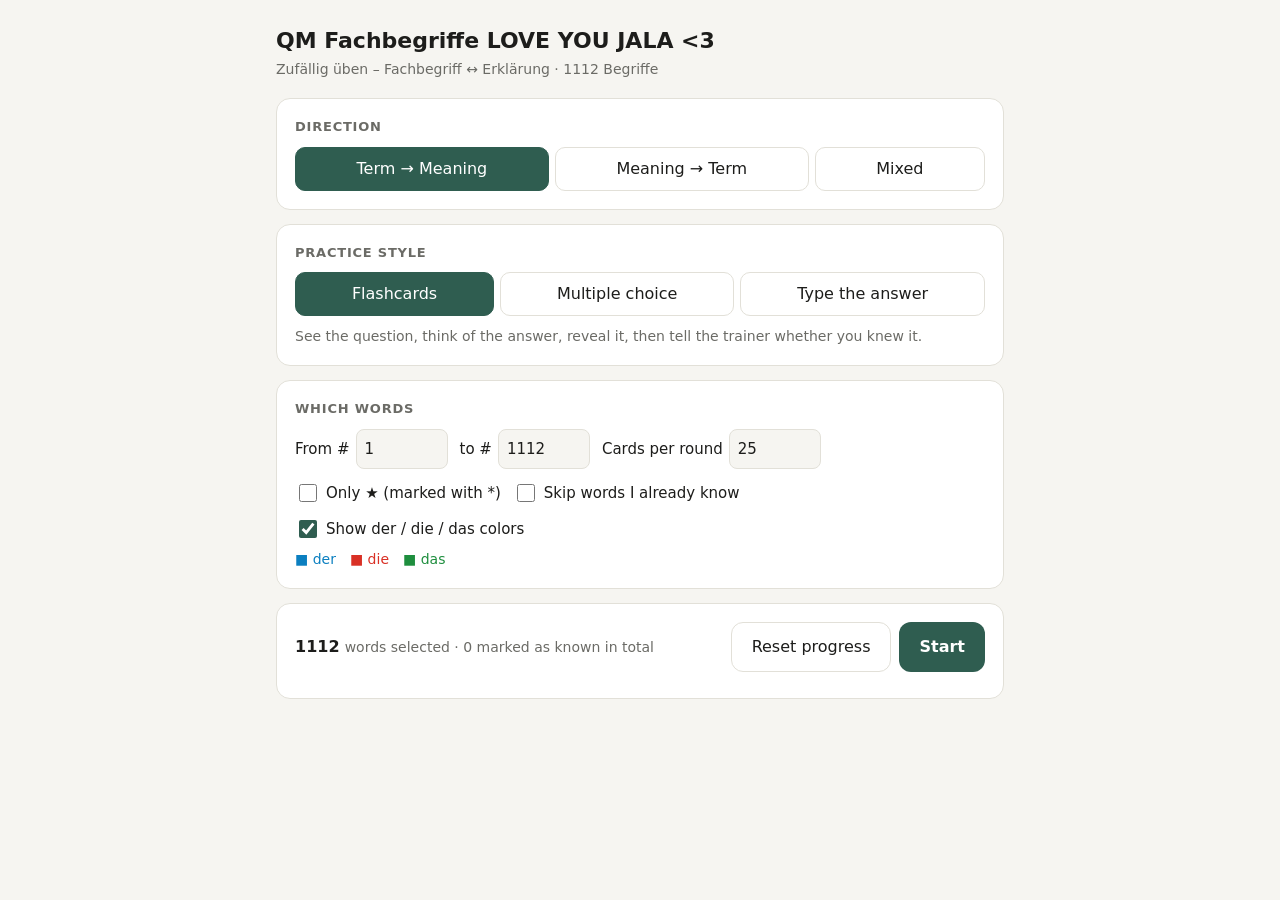
==== index.html @ d7f733c2 "Update header to include 'LOVE YOU JALA <3'" ====
<!DOCTYPE html>
<html lang="de">
<head>
<meta charset="utf-8">
<meta name="viewport" content="width=device-width, initial-scale=1">
<title>QM Fachbegriffe – Übungstrainer</title>
<style>
:root{
  --bg:#f6f5f1; --card:#ffffff; --ink:#1d1d1b; --mute:#6b6b66; --line:#e2e0d8;
  --accent:#2f5d50; --accent-ink:#ffffff; --ok:#1e8e3e; --okbg:#e6f4ea; --bad:#c5221f; --badbg:#fce8e6;
  --der:#0b7fc0; --die:#d93025; --das:#1e8e3e;
}
@media (prefers-color-scheme:dark){
  :root{--bg:#161615;--card:#212120;--ink:#f1efe8;--mute:#a3a198;--line:#3a3935;--accent:#7fc4ae;--accent-ink:#10201a;
  --ok:#6fcf8a;--okbg:#18301f;--bad:#ff8a80;--badbg:#3a1d1b;--der:#5bb8f0;--die:#ff7b72;--das:#6fcf8a}
}
*{box-sizing:border-box}
body{margin:0;background:var(--bg);color:var(--ink);font:16px/1.5 system-ui,-apple-system,"Segoe UI",Roboto,sans-serif}
.wrap{max-width:760px;margin:0 auto;padding:20px 16px 60px}
h1{font-size:22px;margin:4px 0 2px}
.sub{color:var(--mute);margin:0 0 18px;font-size:14px}
.panel{background:var(--card);border:1px solid var(--line);border-radius:14px;padding:18px;margin-bottom:14px}
.panel h2{font-size:13px;letter-spacing:.06em;text-transform:uppercase;color:var(--mute);margin:0 0 10px;font-weight:600}
.seg{display:flex;gap:6px;flex-wrap:wrap}
.seg button{flex:1 1 auto;border:1px solid var(--line);background:transparent;color:var(--ink);padding:9px 12px;border-radius:10px;font:inherit;cursor:pointer}
.seg button[aria-pressed=true]{background:var(--accent);color:var(--accent-ink);border-color:var(--accent)}
.row{display:flex;gap:12px;align-items:center;flex-wrap:wrap;margin-top:12px}
.row label{display:flex;gap:6px;align-items:center;color:var(--ink);font-size:15px}
input[type=number]{width:92px;padding:8px;border:1px solid var(--line);border-radius:8px;background:var(--bg);color:var(--ink);font:inherit}
input[type=checkbox]{width:18px;height:18px;accent-color:var(--accent)}
.btn{border:0;background:var(--accent);color:var(--accent-ink);padding:12px 20px;border-radius:12px;font:inherit;font-weight:600;cursor:pointer}
.btn.ghost{background:transparent;color:var(--ink);border:1px solid var(--line);font-weight:500}
.btn.ok{background:var(--ok);color:#fff}.btn.bad{background:var(--bad);color:#fff}
.btn:disabled{opacity:.4;cursor:default}
.meta{color:var(--mute);font-size:14px}
.legend{display:flex;gap:14px;font-size:14px;margin-top:8px}
.c-d{color:var(--der)}.c-f{color:var(--die)}.c-n{color:var(--das)}
.nocolor .c-d,.nocolor .c-f,.nocolor .c-n{color:inherit}
.bar{height:6px;background:var(--line);border-radius:6px;overflow:hidden;margin:6px 0 16px}
.bar>i{display:block;height:100%;background:var(--accent);width:0}
.top{display:flex;justify-content:space-between;align-items:center;gap:10px;flex-wrap:wrap}
.q{font-size:26px;line-height:1.35;font-weight:600;margin:6px 0 4px;word-break:break-word}
.q.long{font-size:20px;font-weight:500}
.tag{display:inline-block;font-size:12px;padding:2px 9px;border-radius:99px;background:var(--bg);border:1px solid var(--line);color:var(--mute)}
.ans{margin-top:14px;padding:14px;border-radius:12px;background:var(--bg);border:1px dashed var(--line);font-size:20px;word-break:break-word}
.ans.long{font-size:17px}
.opts{display:grid;gap:8px;margin-top:14px}
.opt{text-align:left;border:1px solid var(--line);background:var(--card);color:var(--ink);padding:12px 14px;border-radius:12px;font:inherit;cursor:pointer;display:flex;gap:10px}
.opt b{color:var(--mute);font-weight:600;min-width:1.2em}
.opt:hover:not(:disabled){border-color:var(--accent)}
.opt.good{background:var(--okbg);border-color:var(--ok)}
.opt.wrong{background:var(--badbg);border-color:var(--bad)}
.opt:disabled{cursor:default;color:var(--ink)}
textarea,input[type=text]{width:100%;margin-top:14px;padding:12px;border:1px solid var(--line);border-radius:12px;background:var(--bg);color:var(--ink);font:inherit;font-size:18px}
.actions{display:flex;gap:10px;margin-top:16px;flex-wrap:wrap}
.verdict{margin-top:12px;font-weight:600}
.verdict.ok{color:var(--ok)}.verdict.bad{color:var(--bad)}
.stats{display:grid;grid-template-columns:repeat(3,1fr);gap:10px;text-align:center;margin:10px 0 14px}
.stats div{background:var(--bg);border-radius:12px;padding:12px}
.stats b{display:block;font-size:26px}
.miss{margin:8px 0 0;padding:0;list-style:none;font-size:15px}
.miss li{padding:8px 0;border-top:1px solid var(--line)}
.hide{display:none!important}
.kbd{color:var(--mute);font-size:13px;margin-top:12px}
</style>
</head>
<body>
<div class="wrap" id="app">

<div id="setup">
  <h1>QM Fachbegriffe LOVE YOU JALA <3 </h1>
  <p class="sub">Zufällig üben – Fachbegriff ↔ Erklärung · <span id="totalCount"></span> Begriffe</p>

  <div class="panel">
    <h2>Direction</h2>
    <div class="seg" id="segDir">
      <button data-v="t2d" aria-pressed="true">Term → Meaning</button>
      <button data-v="d2t" aria-pressed="false">Meaning → Term</button>
      <button data-v="mix" aria-pressed="false">Mixed</button>
    </div>
  </div>

  <div class="panel">
    <h2>Practice style</h2>
    <div class="seg" id="segMode">
      <button data-v="card" aria-pressed="true">Flashcards</button>
      <button data-v="mc" aria-pressed="false">Multiple choice</button>
      <button data-v="type" aria-pressed="false">Type the answer</button>
    </div>
    <p class="meta" id="modeHelp" style="margin:10px 0 0"></p>
  </div>

  <div class="panel">
    <h2>Which words</h2>
    <div class="row" style="margin-top:0">
      <label>From # <input type="number" id="from" min="1" value="1"></label>
      <label>to # <input type="number" id="to" min="1" value="1"></label>
      <label>Cards per round <input type="number" id="limit" min="5" value="25"></label>
    </div>
    <div class="row">
      <label><input type="checkbox" id="starOnly"> Only ★ (marked with *)</label>
      <label><input type="checkbox" id="unmastered"> Skip words I already know</label>
    </div>
    <div class="row">
      <label><input type="checkbox" id="colors" checked> Show der / die / das colors</label>
    </div>
    <div class="legend"><span class="c-d">■ der</span><span class="c-f">■ die</span><span class="c-n">■ das</span></div>
  </div>

  <div class="panel">
    <div class="top">
      <div><b id="selCount">0</b> <span class="meta">words selected · <span id="knownCount">0</span> marked as known in total</span></div>
      <div style="display:flex;gap:8px">
        <button class="btn ghost" id="resetBtn">Reset progress</button>
        <button class="btn" id="startBtn">Start</button>
      </div>
    </div>
    <p class="meta" id="resetNote" style="margin:8px 0 0"></p>
  </div>
</div>

<div id="quiz" class="hide">
  <div class="top">
    <button class="btn ghost" id="quitBtn">← Back</button>
    <span class="meta" id="progressTxt"></span>
  </div>
  <div class="bar"><i id="barFill"></i></div>
  <div class="panel" id="qcard">
    <span class="tag" id="qtag"></span>
    <div class="q" id="qtext"></div>
    <div id="qbody"></div>
  </div>
  <p class="kbd" id="kbd"></p>
</div>

<div id="done" class="hide">
  <h1>Round finished 🎉</h1>
  <div class="stats">
    <div><b id="sTotal">0</b><span class="meta">cards</span></div>
    <div><b id="sFirst" style="color:var(--ok)">0</b><span class="meta">right first time</span></div>
    <div><b id="sMiss" style="color:var(--bad)">0</b><span class="meta">needed repeats</span></div>
  </div>
  <div class="panel" id="missPanel">
    <h2>Words to review</h2>
    <ul class="miss" id="missList"></ul>
  </div>
  <div class="actions">
    <button class="btn" id="againMiss">Practice these again</button>
    <button class="btn ghost" id="newRound">New round</button>
    <button class="btn ghost" id="toSetup">Settings</button>
  </div>
</div>

</div>

<script>
const DATA = [{"id":1,"t":[["Abdomen ","n"],["/ ",null],["Venter","d"]],"d":[["Bauch","d"]]},{"id":2,"t":[["abdominal*",null]],"d":[["zum ",null],["Unterleib ","d"],["gehörig , den Bauch betreffend",null]]},{"id":3,"t":[["abducent",null]],"d":[["wegführend",null]]},{"id":4,"t":[["Abrasio ","f"],["uteri",null]],"d":[["Kürettage","f"],[", Ausschabung der Gebärmutterschleimhaut",null]]},{"id":5,"t":[["Absorption, Resorption",null]],"d":[["Nährstoffaufnahme",null]]},{"id":6,"t":[["Abszess *","d"]],"d":[["abgekapselte Eiteransammlung",null]]},{"id":7,"t":[["Abusus","d"]],"d":[["Missbrauch","d"]]},{"id":8,"t":[["Achalasie",null]],"d":[["Funktionsstörung der glatten ",null],["Muskulatur ","f"],["von Hohlorganen (Erschlaffung)",null]]},{"id":9,"t":[["Adduktion",null]],"d":[["Heranführen einer Extremität zur Körpermitte",null]]},{"id":10,"t":[["Adenektomie",null]],"d":[["Entfernung des ",null],["Adenoid","n"]]},{"id":11,"t":[["Adenom","n"]],"d":[["Drüsen",null],["geschwulst","f"]]},{"id":12,"t":[["Adenotomie",null]],"d":[["Operative Entfernung von ",null],["Rachenmandel","f"],["n",null]]},{"id":13,"t":[["Adenotonsillektomie",null]],"d":[["Rachenmandel- und Gaumenmandelentfernung",null]]},{"id":14,"t":[["adipös",null]],"d":[["fettsüchtig, fettleibig, übergewichtig",null]]},{"id":15,"t":[["Adipositas , Adiposität *","f"]],"d":[["Fettsucht / Fettleibigkeit","f"]]},{"id":16,"t":[["adjuvant",null]],"d":[["unterstützend",null]]},{"id":17,"t":[["Adnektomie",null]],"d":[["Operative Entfernung von ",null],["Eileiter ","d"],["und ",null],["Eierstock","d"]]},{"id":18,"t":[["Adnexitis",null]],"d":[["Entzündung der Eierstöcke und Eileiter",null]]},{"id":19,"t":[["afferent, afferens",null]],"d":[["hinführend, zuführend, heranführend",null]]},{"id":20,"t":[["Agammaglobulinämie*",null]],"d":[["angeborenes oder erworbenes Fehlen von Gammaglobulin im ",null],["Blutserum","n"],[".",null]]},{"id":21,"t":[["agastrisch",null]],"d":[["ohne ",null],["Magen","d"]]},{"id":22,"t":[["Agglutination",null]],"d":[["Verklumpung/ Zusammenballung",null]]},{"id":23,"t":[["Agonie",null]],"d":[["Todeskrampf","d"]]},{"id":24,"t":[["Akromegalie",null]],"d":[["Vergrößerung der Körperendteile",null]]},{"id":25,"t":[["Akromioklavikulargelenk",null]],"d":[["Schultereck",null],["gelenk","n"]]},{"id":26,"t":[["Akromion","n"]],"d":[["Schulterhöhe",null]]},{"id":27,"t":[["Akzidentiell",null]],"d":[["Zufällig",null]]},{"id":28,"t":[["Algie / Dynie",null]],"d":[["Schmerzhaft",null]]},{"id":29,"t":[["Allergie",null]],"d":[["Überempfindlichkeit",null]]},{"id":30,"t":[["allergische ",null],["Rhinitis","f"],[", ",null],["Pollinose","f"]],"d":[["Heuschnupfen","d"]]},{"id":31,"t":[["Alopezie",null]],"d":[["Haarausfall","d"],[", Haarlosigkeit",null]]},{"id":32,"t":[["Alveole","f"]],"d":[["Lungenbläschen","n"]]},{"id":33,"t":[["Alzheimer","d"]],"d":[["Demenz","f"]]},{"id":34,"t":[["Amaurose","f"]],"d":[["Vollständige Blindheit",null]]},{"id":35,"t":[["Amaurosis ","f"],["fugax",null]],"d":[["Vorübergehende Blindheit",null]]},{"id":36,"t":[["Amblyopie",null]],"d":[["Schwachsichtigkeit",null]]},{"id":37,"t":[["Ametropie",null]],"d":[["Fehlsichtigkeit",null]]},{"id":38,"t":[["Amnesie",null]],"d":[["Gedächtnisverlust","d"]]},{"id":39,"t":[["Amnion","n"]],"d":[["Fruchtblase","f"]]},{"id":40,"t":[["Amnioskopie",null]],"d":[["Fruchtwasserspiegelung",null]]},{"id":41,"t":[["Amniozentese",null]],"d":[["Fruchtwasserpunktion",null]]},{"id":42,"t":[["Amputation",null]],"d":[["Abtrennung",null]]},{"id":43,"t":[["Amyotrophie, Muskelatrophie, Myatrophie",null]],"d":[["Muskelschwund","d"]]},{"id":44,"t":[["Anakusis",null]],"d":[["Hörverlust","d"],[", Gehörlosigkeit , Taubheit",null]]},{"id":45,"t":[["Analgetikum *","n"]],"d":[["Schmerzmittel","n"]]},{"id":46,"t":[["Anämie",null]],"d":[["Blutarmut ","f"],["/ ",null],["Blutmangel","d"]]},{"id":47,"t":[["Anamnese",null]],"d":[["Vorgeschichte von Patienten , Krankengeschichte",null]]},{"id":48,"t":[["Anaphylaktischer ",null],["Schock ","d"],["*, allergischer ",null],["Schock","d"]],"d":[["schweres allergisches ",null],["Kreislaufversagen","n"]]},{"id":49,"t":[["Anästhesie",null]],"d":[["Narkose ","f"],[", Betäubung",null]]},{"id":50,"t":[["Anästhesist",null]],"d":[["Narkosearzt","d"]]},{"id":51,"t":[["Aneurysma","n"]],"d":[["arterielle Aussackung",null]]},{"id":52,"t":[["Angina ","f"],["pectoris",null]],"d":[["Brustenge","f"]]},{"id":53,"t":[["Angiographie",null]],"d":[["bildliche, radiologische ",null],["Gefäß","n"],["darstellung",null]]},{"id":54,"t":[["Angiologe",null]],"d":[["Gefäßarzt",null]]},{"id":55,"t":[["Angiologie",null]],"d":[["Fachgebiet ","n"],["für Gefäßerkrankungen",null]]},{"id":56,"t":[["angiologisch",null]],"d":[["die Blutgefäßlehre betreffend",null]]},{"id":57,"t":[["Anhidrose / Hypohidrose / Hyperhidrose",null]],"d":[["fehlende / verminderte / vermehrte Schweißbildung, Schweißausbruch",null]]},{"id":58,"t":[["Ankylose",null]],"d":[["Vollständige Gelenkversteifung",null]]},{"id":59,"t":[["Anomalie",null]],"d":[["Unregelmäßigkeit, Abnormität",null]]},{"id":60,"t":[["Anorexia ","f"],["nervosa",null]],"d":[["Magersucht","f"]]},{"id":61,"t":[["Anorexie","f"],[", ",null],["Inappetenz","f"]],"d":[["Appetitverlust","d"],[", Appetitlosigkeit",null]]},{"id":62,"t":[["Anosmie",null]],"d":[["Geruchsminderung",null]]},{"id":63,"t":[["Antazidum","n"],["( Antazida )",null]],"d":[["Magensäuremittel","n"]]},{"id":64,"t":[["Antebrachium",null]],"d":[["Unterarm",null]]},{"id":65,"t":[["Anterior *",null]],"d":[["vorne / zur Vorderseite hin gelegen, vordere",null]]},{"id":66,"t":[["Antibiotikum(Antibiotika)",null]],"d":[["Mittel ","n"],["gegen Krankheitserreger",null]]},{"id":67,"t":[["Antidot ","n"],[", ",null],["Antitoxin","n"]],"d":[["Gegenmittel","n"],[", ",null],["Gegengift","n"]]},{"id":68,"t":[["Antiemetika",null]],"d":[["Mittel gegen Übelkeit und Erbrechen",null]]},{"id":69,"t":[["Antikoagulans ","n"],[", ",null],["Antikoagulantium","n"],[", Antithrombotikum, Heparin",null]],"d":[["gerinnungshemmendes Mittel , Blutverdünner",null]]},{"id":70,"t":[["Antikoagulation",null]],"d":[["Blutverdünnung, Gerinnungshemmung",null]]},{"id":71,"t":[["Antiphlogistikum *",null]],"d":[["entzündungshemmendes Mittel",null]]},{"id":72,"t":[["Antipyretika",null]],"d":[["fiebersenkendes Mittel",null]]},{"id":73,"t":[["Antitussiva",null]],"d":[["Hustenstiller ","d"],[", ",null],["Hustenmittel","n"]]},{"id":74,"t":[["Aorta","f"]],"d":[["Hauptschlagader","f"]]},{"id":75,"t":[["Aortenaneurysma","n"]],"d":[["sackförmige Erweiterung der ",null],["Hauptschlagader ","f"],["/ Aussackung der Hauptschlagader",null]]},{"id":76,"t":[["Aphasie",null]],"d":[["Sprachstörung / ",null],["sprachverlust","d"]]},{"id":77,"t":[["Apnoe *",null]],"d":[["Atemstillstand","d"]]},{"id":78,"t":[["Apoplex ","d"],["(ie)*, ",null],["Insult","d"],[", Stroke *",null]],"d":[["Schlaganfall","d"]]},{"id":79,"t":[["Appendektomie",null]],"d":[["Wurmfortsatzentfernung",null]]},{"id":80,"t":[["Appendix ","d"],["(vermiformis)",null]],"d":[["Wurmfortsatz ","d"],["des ",null],["Blinddarm","d"],["s",null]]},{"id":81,"t":[["Appendizitis",null]],"d":[["Wurmfortsatzentzündung, Blinddarmentzündung",null]]},{"id":82,"t":[["Apraxie",null]],"d":[["Untätigkeit, Unfähigkeit, bestimmte Handlungen/ Bewegungen durchzuführen",null]]},{"id":83,"t":[["Arcus","d"]],"d":[["Bogen","d"]]},{"id":84,"t":[["Arcus zygomaticus",null]],"d":[["Jochbogen","d"]]},{"id":85,"t":[["Arrhythmie",null]],"d":[["Herzrhythmusstörung",null]]},{"id":86,"t":[["Arteria Carotis",null]],"d":[["Halsschlagader","f"]]},{"id":87,"t":[["Arteria cerebri",null]],"d":[["Hirnschlagader","f"]]},{"id":88,"t":[["Arteria coronaria",null]],"d":[["Herzkranzschlagader, Herzkranzarterie","f"]]},{"id":89,"t":[["Arteria femoralis *, Femoralarterie",null]],"d":[["Oberschenkelschlagader","f"]]},{"id":90,"t":[["Arteria pulmonalis",null]],"d":[["Lungenschlagader","f"]]},{"id":91,"t":[["Arterie","f"]],"d":[["Schlagader","f"]]},{"id":92,"t":[["Arteriosklerose * , Atherosklerose","f"]],"d":[["Arterienverkalkung, Gefäßverkalkung, Schlagaderverkalkung",null]]},{"id":93,"t":[["Arthralgie *",null]],"d":[["Gelenkschmerzen",null]]},{"id":94,"t":[["Arthritis ","f"],["urica",null]],"d":[["Gicht","f"]]},{"id":95,"t":[["Arthrose",null]],"d":[["degenerative Gelenkerkrankung, Gelenkverschleiß",null]]},{"id":96,"t":[["Arthroskopie",null]],"d":[["Gelenkspiegelung",null]]},{"id":97,"t":[["Articulatio acromioclavicularis",null]],"d":[["Schultereck",null],["gelenk","n"]]},{"id":98,"t":[["Articulatio cubiti",null]],"d":[["Ellenbogengelenk","n"]]},{"id":99,"t":[["Articulatio humeroscapularis",null]],"d":[["Schultergelenk","n"]]},{"id":100,"t":[["Articulatio manus, Articulatio carpi",null]],"d":[["Handgelenk","n"]]},{"id":101,"t":[["Articulatio sacroiliaca",null]],"d":[["Sakroiliakalgelenk/ Kreuzdarmbeingelenk","n"]]},{"id":102,"t":[["Articulatio talocruralis",null]],"d":[["oberes ",null],["Sprunggelenk","n"]]},{"id":103,"t":[["Articulatio talotarsalis",null]],"d":[["unteres ",null],["Sprunggelenk","n"]]},{"id":104,"t":[["Aspiration",null]],"d":[["verschlucken",null]]},{"id":105,"t":[["Asystolie","f"]],"d":[["Herzstillstand","d"]]},{"id":106,"t":[["aszendent",null]],"d":[["aufsteigend",null]]},{"id":107,"t":[["aszendierend",null]],"d":[["aufsteigend",null]]},{"id":108,"t":[["Aszites ","d"],["*",null]],"d":[["Bauchwassersucht","f"],[", der Wasserbauch, Flüssigkeitsansammlung im Bauch",null]]},{"id":109,"t":[["Atlas","d"]],"d":[["1.",null],["Halswirbel ","d"],["/ ",null],["Träger","d"]]},{"id":110,"t":[["Atrepsie *",null]],"d":[["Gedeihstörung",null]]},{"id":111,"t":[["Atrium","n"]],"d":[["Vorhof","d"]]},{"id":112,"t":[["Atrium fibrillation",null]],"d":[["Vorhofflimmern",null]]},{"id":113,"t":[["atrophieren / atrophiert / atrophisch",null]],"d":[["schrumpfen / geschrumpft / schwindend",null]]},{"id":114,"t":[["Auris ","f"],["media",null]],"d":[["Mittelohr","n"]]},{"id":115,"t":[["Auskultation",null]],"d":[["Abhören",null]]},{"id":116,"t":[["Außenrotation , Rotation externus",null]],"d":[["Auswärtsdrehung",null]]},{"id":117,"t":[["Axilla ","f"],["*",null]],"d":[["Achsel ","f"],["/ Achselhöhle",null]]},{"id":118,"t":[["axillär",null]],"d":[["die Achselhöhle betreffend",null]]},{"id":119,"t":[["Axis","d"]],"d":[["2. ",null],["Halswirbel ","d"],["/ ",null],["Dreher","d"]]},{"id":120,"t":[["Balanitis",null]],"d":[["Eichelentzündung",null]]},{"id":121,"t":[["Basaliom","n"]],"d":[["Basalzellkarzinom","n"],["/ ",null],["Basalzellenkrebs","d"]]},{"id":122,"t":[["Basis ","f"],["cranii",null]],"d":[["Schädelbasis","f"]]},{"id":123,"t":[["Befund","d"]],"d":[["das Ergebnis medizinischer Untersuchungen",null]]},{"id":124,"t":[["benigne",null]],"d":[["gutartig",null]]},{"id":125,"t":[["benigne Prostatahyperplasie (BPH) *",null]],"d":[["gutartige Vorsteherdrüsenvergrößerung /gutartige Prostatavergrößerung",null]]},{"id":126,"t":[["benigner / maligner ",null],["Tumor ","d"],["*",null]],"d":[["gutartige / bösartige Geschwulst",null]]},{"id":127,"t":[["Benommenheit",null]],"d":[["reduzierte Wachheit",null]]},{"id":128,"t":[["biliär",null]],"d":[["gallig ,die Galle betreffend",null]]},{"id":129,"t":[["Biopsie",null]],"d":[["Gewebeentnahme zum Untersuchungs",null],["zweck","d"]]},{"id":130,"t":[["Bluttransfusion",null]],"d":[["Blutübertragung",null]]},{"id":131,"t":[["Borborygmus",null]],"d":[["Bauchknurren",null]]},{"id":132,"t":[["Bougieren",null]],"d":[["Aufdehnen",null]]},{"id":133,"t":[["brachial",null]],"d":[["Den ",null],["Oberarm ","d"],["bezogen",null]]},{"id":134,"t":[["Brachialgie *",null]],"d":[["Armschmerzen",null]]},{"id":135,"t":[["Brachium ","n"],["*",null]],"d":[["Oberarm","d"]]},{"id":136,"t":[["Bradykardie",null]],"d":[["verlangsamter ",null],["Herzschlag","d"]]},{"id":137,"t":[["Bradypnoe",null]],"d":[["verlangsamte ",null],["Atemfrequenz","f"]]},{"id":138,"t":[["brevis",null]],"d":[["kurz",null]]},{"id":139,"t":[["bronchial",null]],"d":[["zu ",null],["Bronchie","f"],["n /Luftröhrenästen gehörig",null]]},{"id":140,"t":[["Bronchialkarzinom",null]],"d":[["bösartige Geschwulst der Luftröhrenäste",null]]},{"id":141,"t":[["Bronchitis",null]],"d":[["Atemweg","d"],["sentzündung",null]]},{"id":142,"t":[["Bronchokonstriktion",null]],"d":[["Atemwegsverengung , Verengung der Bronchien",null]]},{"id":143,"t":[["Bronchoskopie",null]],"d":[["Atemwegsspiegelung , Spiegelung der Luftröhrenäste",null]]},{"id":144,"t":[["Bronchospasmus , Bronchialspasmus",null]],"d":[["Atemwegsverkrampfung , krampfartige Verengung der Luftröhrenäste",null]]},{"id":145,"t":[["Brucella",null]],"d":[["stäbchenförmiges, grammnegatives ",null],["Bakterium","n"]]},{"id":146,"t":[["Bucca / Regio buccalis",null]],"d":[["Wange / Wangenregion",null]]},{"id":147,"t":[["Bukkal",null]],"d":[["zur Backe gehörend",null]]},{"id":148,"t":[["Bulbus ","d"],["oculi",null]],"d":[["Augapfel","d"]]},{"id":149,"t":[["Bursitis *",null]],"d":[["Schleimbeutelentzündung",null]]},{"id":150,"t":[["Bypass",null]],"d":[["künstlich angelegte Umgehung eines Blutgefäßabschnittes",null]]},{"id":151,"t":[["Caecum *, ",null],["Zäkum","n"]],"d":[["Blinddarm","d"]]},{"id":152,"t":[["Calcaneus","d"]],"d":[["Fersenbein","n"]]},{"id":153,"t":[["Calor ","d"],["* / ",null],["Rubor ","d"],["/ ",null],["Dolor ","d"],["/ ",null],["Pallor","d"]],"d":[["Wärme, Überwärmung / Rötung / ",null],["Schmerz ","d"],["/ Blässe",null]]},{"id":154,"t":[["Canalis ","d"],["inguinalis",null]],"d":[["Leistenkanal","d"]]},{"id":155,"t":[["Canalis ","d"],["vertebralis",null]],"d":[["Rückenmarkskanal, Wirbelkanal",null]]},{"id":156,"t":[["Caput ","n"],[",Cephalon",null]],"d":[["Kopf","d"]]},{"id":157,"t":[["Caput femoris",null]],"d":[["Oberschenkelknochenkopf",null]]},{"id":158,"t":[["Caput Humeri",null]],"d":[["Oberarmkopf",null]]},{"id":159,"t":[["Caput tibialis",null]],"d":[["Schienbeinkopf",null]]},{"id":160,"t":[["Carotis sklerosis",null]],"d":[["Halsschlagaderverhärtung /Halsschlagaderverkalkung",null]]},{"id":161,"t":[["Cartilago","f"]],"d":[["Knorpel","d"]]},{"id":162,"t":[["Casus ","d"],["*, ",null],["Kasuistik","f"]],"d":[["Fallbeschreibung , ",null],["Fallbericht","d"]]},{"id":163,"t":[["Cavitas glenoidalis",null]],"d":[["Schultergelenkpfanne","f"]]},{"id":164,"t":[["Cavum","n"]],"d":[["Höhle","f"]]},{"id":165,"t":[["Cavum ","n"],["tympani",null]],"d":[["Paukenhöhle",null]]},{"id":166,"t":[["CEA",null]],"d":[["Carcinoembryonales Antigen",null]]},{"id":167,"t":[["Cephalgie",null]],"d":[["Kopfschmerzen",null]]},{"id":168,"t":[["Cerebellum ","n"],["*",null]],"d":[["Kleinhirn","n"]]},{"id":169,"t":[["cerebral , zerebral",null]],"d":[["Das Gehirn betreffend",null]]},{"id":170,"t":[["Cerebrum","n"]],"d":[["Gehirn ","n"],["/ ",null],["Großhirn","n"]]},{"id":171,"t":[["Cervix uteri",null]],"d":[["Gebärmutterhals","d"]]},{"id":172,"t":[["Cheilos / ",null],["Labium","n"]],"d":[["Lippe","f"]]},{"id":173,"t":[["Chirotherapie",null]],"d":[["Manuelle Therapie / Manuelle Medizin",null]]},{"id":174,"t":[["Cholangitis",null]],"d":[["Gallengangentzündung",null]]},{"id":175,"t":[["Cholelithiasis","f"]],"d":[["Gallensteinleiden","n"]]},{"id":176,"t":[["Cholestase","f"]],"d":[["Gallestauung","f"]]},{"id":177,"t":[["Cholesteatom","n"]],"d":[["Perlgeschwulst ","f"],["/ Zwiebelgeschwulst",null]]},{"id":178,"t":[["Cholezystektomie",null]],"d":[["Gallenblasenentfernung",null]]},{"id":179,"t":[["Cholezystitis",null]],"d":[["Gallenblasenentzündung",null]]},{"id":180,"t":[["Cholezystolithiasis",null]],"d":[["Gallenblasensteinleiden",null]]},{"id":181,"t":[["Chondritis","f"]],"d":[["Knorpelentzündung",null]]},{"id":182,"t":[["Chronische Rhinitis","f"]],"d":[["andauernde Nasenschleimhautentzündung",null]]},{"id":183,"t":[["Chronische Rhinosinusitis",null]],"d":[["andauernde Nasennebenhöhlenentzündung",null]]},{"id":184,"t":[["Claudicatio",null]],"d":[["Hinken",null]]},{"id":185,"t":[["Claudicatio intermittens",null]],"d":[["Schaufensterkrankheit",null]]},{"id":186,"t":[["Clavicula","f"]],"d":[["Schlüsselbein","n"]]},{"id":187,"t":[["Cochlea","f"]],"d":[["Hörschnecke","f"]]},{"id":188,"t":[["Colliculus ","d"],["seminalis",null]],"d":[["Samenhügel","d"]]},{"id":189,"t":[["Collum ","n"],["(ossis) femoris",null]],"d":[["Oberschenkelhalsknochen","d"]]},{"id":190,"t":[["Colon ","n"],["irritabile, Colitis spastica",null]],"d":[["Reizdarmsyndrom","n"]]},{"id":191,"t":[["Colon","n"],[", ",null],["Intestinum ","n"],["crassum",null]],"d":[["Dickdarm","d"],[", ",null],["Grimmdarm","d"]]},{"id":192,"t":[["Columna ","f"],["vertebralis",null]],"d":[["Wirbelsäule","f"]]},{"id":193,"t":[["Coma ","n"],["vigile",null]],"d":[["Wachkoma","n"]]},{"id":194,"t":[["Commotio cerebri *",null]],"d":[["Gehirnerschütterung",null]]},{"id":195,"t":[["Concha ","f"],["nasalis, Conchae nasals",null]],"d":[["Nasenmuschel","f"],[", Nasenmuscheln",null]]},{"id":196,"t":[["Condylom","n"],["a acuminatum",null]],"d":[["Feigwarze","f"],["n",null]]},{"id":197,"t":[["Contusio, Kontusion",null]],"d":[["Prellung , Quetschung, blauer ",null],["Fleck","d"]]},{"id":198,"t":[["Cor ","n"],["/ Kardio",null]],"d":[["Herz","n"]]},{"id":199,"t":[["Cornea","f"]],"d":[["Hornhaut","f"]]},{"id":200,"t":[["Corpus ","n"],["luteum",null]],"d":[["Gelbkörper","d"]]},{"id":1112,"t":[["Cortex cerebri */ Cortex",null]],"d":[["Großhirnrinde / Rinde",null]]},{"id":201,"t":[["Crista ","f"],["iliaca",null]],"d":[["Darmbeinkamm","d"]]},{"id":202,"t":[["Crus","d"]],"d":[["Unterschenkel ","d"],[", ",null],["Schenkel ","d"],[", ",null],["Bein","n"]]},{"id":203,"t":[["Crusta",null]],"d":[["Kruste, ",null],["Schorf","d"],[", ",null],["Borke","f"]]},{"id":204,"t":[["Cubitus","d"]],"d":[["Ellenbogen","d"]]},{"id":205,"t":[["CVI",null]],"d":[["Chronische venöse Insuffizienz",null]]},{"id":206,"t":[["Defäkation",null]],"d":[["Darmentleerung, Stuhlgang, Stuhlausscheidung",null]]},{"id":207,"t":[["Deformation",null]],"d":[["Fehlbildung, Missbildung",null]]},{"id":208,"t":[["Dehydration, ",null],["Exsikkose","f"]],"d":[["Austrocknung",null]]},{"id":209,"t":[["Dehydriert *",null]],"d":[["ausgetrocknet",null]]},{"id":210,"t":[["Dekubitus","d"]],"d":[["Druckgeschwür","n"],[", ",null],["Durchliegegeschwür","n"],[", ",null],["Wundliegen","n"]]},{"id":211,"t":[["delirant *",null]],"d":[["verwirrt",null]]},{"id":212,"t":[["Delirium","n"]],"d":[["Bewusstseinstrübung, Bewusstseinsstörung, Verwirrung / verwirrter Zustand",null]]},{"id":213,"t":[["Demenz","f"]],"d":[["geistiger Verfall , Schwachsinn, Wahnsinn, Vergesslichkeit",null]]},{"id":214,"t":[["Dens","d"]],"d":[["Zahn","d"]]},{"id":215,"t":[["Deprimere",null]],"d":[["Depression",null]]},{"id":216,"t":[["Derma * ","n"],["/ ",null],["Cutis","f"]],"d":[["Haut","f"]]},{"id":217,"t":[["Dermatitis",null]],"d":[["Hautentzündung",null]]},{"id":218,"t":[["Dermatologe",null]],"d":[["Hautarzt",null]]},{"id":219,"t":[["Dermatologie *",null]],"d":[["Lehre von Hauterkrankungen",null]]},{"id":220,"t":[["Descensus ","d"],["uteri / ",null],["Uterusprolaps","d"]],"d":[["Gebärmuttersenkung / Gebärmuttervorfall",null]]},{"id":221,"t":[["deszendierend , deszendent",null]],"d":[["absteigend , absinkend",null]]},{"id":222,"t":[["Diabetes ","d"],["mellitus*",null]],"d":[["Zuckerkrankheit",null]]},{"id":223,"t":[["Diaphragma ","n"],["*",null]],"d":[["Zwerchfell","n"]]},{"id":224,"t":[["Diaphyse","f"]],"d":[["Knochenschaft","d"]]},{"id":225,"t":[["Diarrhoe","f"]],"d":[["Durchfall","d"]]},{"id":226,"t":[["Diencephalon","n"]],"d":[["Zwischenhirn","n"]]},{"id":227,"t":[["Digestion",null]],"d":[["Verdauung",null]]},{"id":228,"t":[["Digitale Untersuchung , Digital-rektale Untersuchung",null]],"d":[["Mastdarmuntersuchung mit dem ",null],["Finger","d"]]},{"id":229,"t":[["Digiti (manus) (Einzahl: ",null],["Digitus","d"],[")",null]],"d":[["Finger","d"]]},{"id":230,"t":[["Digiti (pedis) (Einzahl: Digitus pedis)",null]],"d":[["Zehe","f"],["n",null]]},{"id":231,"t":[["Digitus ","d"],["malleus",null]],"d":[["Hammerzehe","f"]]},{"id":232,"t":[["Dilution",null]],"d":[["Verdünnung",null]]},{"id":233,"t":[["Diplopie ","f"],["*",null]],"d":[["Doppeltsehen","n"]]},{"id":234,"t":[["Diskusprolaps ","d"],["*/ ",null],["Nucleus ","d"],["pulposus Prolaps/",null],["Diskushernie","f"]],"d":[["Bandscheibenvorfall","d"]]},{"id":235,"t":[["Dislokation",null]],"d":[["Fehlstellung","f"]]},{"id":236,"t":[["Disloziert",null]],"d":[["verschoben, verlagert",null]]},{"id":237,"t":[["disseminiert *",null]],"d":[["ausgestreut, verbreitet",null]]},{"id":238,"t":[["Distal *",null]],"d":[["körperfern",null]]},{"id":239,"t":[["Distorsion *",null]],"d":[["Verstauchung / Verdrehung",null]]},{"id":240,"t":[["Diurese",null]],"d":[["Harnausscheidung",null]]},{"id":241,"t":[["Diuretikum","n"]],"d":[["Harntreibendes Mittel",null]]},{"id":242,"t":[["Divertikulitis",null]],"d":[["entzündete Schleimhautausstülpung/ entzündung von Aussackung der hohleorganswand",null]]},{"id":243,"t":[["Divertikulose",null]],"d":[["zahlreiche Darmausstülpungen, Darmaussackungen,Viel Aussackungen der wand eines Hohlorgans",null]]},{"id":244,"t":[["Dolor *","d"]],"d":[["Schmerz","d"]]},{"id":245,"t":[["Dolorosus , dolent",null]],"d":[["Schmerzhaft",null]]},{"id":246,"t":[["Donor",null]],"d":[["Spender",null]]},{"id":247,"t":[["dorsal",null]],"d":[["rückenwärts,rückenseitig, in Richtung Rücken , den Rücken betreffend, zur Rückseite",null]]},{"id":248,"t":[["Dorsum","n"]],"d":[["Rücken","d"]]},{"id":249,"t":[["Dorsum ","n"],["manus",null]],"d":[["Handrücken",null]]},{"id":250,"t":[["dorsum ","n"],["pedis",null]],"d":[["Fußrücken",null]]},{"id":251,"t":[["Drainage ","f"],["*",null]],"d":[["Ableitung , Ableitung von Körperflüssigkeiten oder Gasen",null]]},{"id":252,"t":[["Ductus ","d"],["/ ",null],["Canalis","d"]],"d":[["Gang ","d"],["/ ",null],["Kanal","d"]]},{"id":253,"t":[["Ductus ","d"],["choledochus",null]],"d":[["Hauptgallengang","d"]]},{"id":254,"t":[["Ductus ","d"],["Cysticus",null]],"d":[["Gallenblasengang",null]]},{"id":255,"t":[["Ductus ","d"],["deferens",null]],"d":[["Samenleiter",null]]},{"id":256,"t":[["Duodenalstenose *",null]],"d":[["Verengung des Zwölffingerdarms",null]]},{"id":257,"t":[["Duodenum ","n"],["*",null]],"d":[["Zwölffingerdarm","d"]]},{"id":258,"t":[["Duplexsonographie",null]],"d":[["Ultraschalluntersuchung von Schlagadern und Venen sowie der Blutflussgeschwindigkeit",null]]},{"id":259,"t":[["Dura ","f"],["mater",null]],"d":[["harte Hirnhaut und harte Rückenmarkshaut",null]]},{"id":260,"t":[["Dysarthrie",null]],"d":[["sprechstörung",null]]},{"id":261,"t":[["Dysästhesie",null]],"d":[["schmerzhafte, unangenehme Missempfindung",null]]},{"id":262,"t":[["Dyslexie",null]],"d":[["Lesestörung",null]]},{"id":263,"t":[["Dyspareunie",null]],"d":[["schmerzhafter ",null],["verkehr","d"]]},{"id":264,"t":[["Dysphagie",null]],"d":[["Schluckstörung",null]]},{"id":265,"t":[["Dysphasie",null]],"d":[["Sprachstörung",null]]},{"id":266,"t":[["Dysphonie",null]],"d":[["Stimmstörungen / Heiserkeit",null]]},{"id":267,"t":[["Dysplasie *",null]],"d":[["Fehlbildung",null]]},{"id":268,"t":[["Dyspnoe","f"],["*",null]],"d":[["Atemnot","f"],[", Atemstörung, ",null],["Luftnot","f"]]},{"id":269,"t":[["Dysurie, Algurie",null]],"d":[["schmerzhaftes Wasserlassen",null]]},{"id":270,"t":[["Echokardiographie",null]],"d":[["Ultraschalluntersuchung des Herzens",null]]},{"id":271,"t":[["efferent, efferens",null]],"d":[["herausführend",null]]},{"id":272,"t":[["Effloreszenz","f"]],"d":[["Hautblüte / krankhafte Hautveränderung",null]]},{"id":273,"t":[["Ekzem","n"]],"d":[["Juckflechte","f"]]},{"id":274,"t":[["Elektrokardiographie",null]],"d":[["Aufzeichnung/Messung der elektronischen Aktivität des Herzens",null]]},{"id":275,"t":[["Elevation",null]],"d":[["Anheben",null]]},{"id":276,"t":[["Embolie","f"],[", ",null],["Embolismus","d"]],"d":[["Verschluss ","d"],["eines ",null],["Blutgefäß","n"],["es durch einen ",null],["Gefäßpfropf","d"]]},{"id":277,"t":[["Embolus","d"]],"d":[["Gefäßpfropf","d"]]},{"id":278,"t":[["Embryo","d"]],"d":[["Fetus","d"]]},{"id":279,"t":[["Emission",null]],"d":[["Ausstrahlung / Abstrahlung",null]]},{"id":280,"t":[["Emmetropie",null]],"d":[["Normalsichtigkeit",null]]},{"id":281,"t":[["Emphysem ","n"],["*",null]],"d":[["Lungenaufblähung",null]]},{"id":282,"t":[["Empyem *","n"]],"d":[["Eiteransammlung in einer Körperhöhle",null]]},{"id":283,"t":[["Endokard","n"]],"d":[["Herzinnenhaut",null]]},{"id":284,"t":[["Endokarditis","f"]],"d":[["Herzinnenhautentzündung",null]]},{"id":285,"t":[["Endometriose",null]],"d":[["Gebärmutterschleimhaut außerhalb der Gebärmutterhöhle vorkommt",null]]},{"id":286,"t":[["Endometritis *",null]],"d":[["Gebärmutterschleimhautentzündung",null]]},{"id":287,"t":[["Endometrium","n"]],"d":[["Gebärmutterschleimhaut",null]]},{"id":288,"t":[["Endometriumkarzinom",null]],"d":[["Krebserkrankung der Gebärmutterschleimhaut, Korpuskarzinom",null]]},{"id":289,"t":[["Endoskopie",null]],"d":[["diagnostische Spiegelung von Hohlorganen",null]]},{"id":290,"t":[["enteral *",null]],"d":[["zum Darm gehörig , die Eingeweide bezogen",null]]},{"id":291,"t":[["Enteritis",null]],"d":[["Dünndarmentzündung",null]]},{"id":292,"t":[["Enterocolitis",null]],"d":[["Dünn- und Dickdarmentzündung",null]]},{"id":293,"t":[["Enteron","n"]],"d":[["Dünndarm","d"]]},{"id":294,"t":[["Enterostoma ","n"],["* Anus praeter",null]],"d":[["künstlicher ",null],["Darmausgang","d"]]},{"id":295,"t":[["Enzephalitis *",null]],"d":[["Gehirnentzündung, Hirnentzündung",null]]},{"id":296,"t":[["Enzephalomyelitis",null]],"d":[["Hirn- und Rückenmarksentzündung",null]]},{"id":297,"t":[["Enzephalopathie",null]],"d":[["Gehirnkrankheit",null]]},{"id":298,"t":[["Epidermis","f"]],"d":[["Oberhaut","f"]]},{"id":299,"t":[["Epididymitis",null]],"d":[["Nebenhodenentzündung",null]]},{"id":300,"t":[["Epidural",null]],"d":[["Zum Epiduralraum gehörig (zwischen der Knochenhaut und der harten Hirnhaut)",null]]},{"id":301,"t":[["epidurales ",null],["Hämatom ","n"],[", ",null],["Epiduralhämatom","n"]],"d":[["Blutung zwischen dem Schädelknochen und der harten Hirnhaut , Bluterguss außerhalb der harten Hirnhaut",null]]},{"id":302,"t":[["epigastrisch *",null]],"d":[["den Oberbauch betreffend",null]]},{"id":303,"t":[["Epiglottis","f"]],"d":[["Kehldeckel","d"]]},{"id":304,"t":[["Epiglottitis *",null]],"d":[["Kehldeckelentzündung",null]]},{"id":305,"t":[["Epikard","n"]],"d":[["inneres ",null],["Blatt ","n"],["des ",null],["Herzbeutel","d"],["s",null]]},{"id":306,"t":[["Epikondylus ","d"],["/ ",null],["kondylus","d"]],"d":[["Gelenkhöcker ","d"],["/ ",null],["Gelenkkopf","d"]]},{"id":307,"t":[["Epilepsie *",null]],"d":[["Krampfleiden","n"],[", ",null],["Krampfanfall","d"],[", ",null],["Fallsucht","f"],[", ",null],["Anfallsleiden","n"]]},{"id":308,"t":[["Episiotomie",null]],"d":[["Dammschnitt ","d"],["(",null],["Damm","d"],[": ",null],["Perineum","n"],[")",null]]},{"id":309,"t":[["Epistaxis","f"]],"d":[["Nasenbluten","n"]]},{"id":310,"t":[["ERCP *",null]],"d":[["endoskopische retrograde Cholangiopankreatographie",null]]},{"id":311,"t":[["Erosion, Exkoriation, excoriation",null]],"d":[["Hautabschürfung, oberflächlicher ",null],["Hautdefekt","d"]]},{"id":312,"t":[["Erysipel ","n"],["*",null]],"d":[["Wundrose",null]]},{"id":313,"t":[["Erythem",null]],"d":[["Hautrötung",null]]},{"id":314,"t":[["Erythrozyt ","d"],["(en) *",null]],"d":[["rotes ",null],["Blutkörperchen","n"],["/ rote ",null],["Blutzelle","f"]]},{"id":315,"t":[["ESWL",null]],"d":[["extrakorporale Stoß-wellenlithotripsie",null]]},{"id":316,"t":[["Eupnoe *",null]],"d":[["physiologische, regelmäßige und ruhige Atmung",null]]},{"id":317,"t":[["Exanthem ","n"],["*",null]],"d":[["Hautausschlag","d"]]},{"id":318,"t":[["Exazerbation *",null]],"d":[["Verschlimmerung einer Krankheit",null]]},{"id":319,"t":[["Expektorat","n"],[", ",null],["Sputum ","n"],["*",null]],"d":[["Auswurf","d"]]},{"id":320,"t":[["Expektoration / expektorieren",null]],"d":[["Abhusten / abhusten",null]]},{"id":321,"t":[["Exportieren",null]],"d":[["ausführen",null]]},{"id":322,"t":[["exsikkiert",null]],"d":[["ausgetrocknet",null]]},{"id":323,"t":[["Exspiration",null]],"d":[["Ausatmung",null]]},{"id":324,"t":[["Extension",null]],"d":[["Streckung",null]]},{"id":325,"t":[["Extraktion",null]],"d":[["Herausziehen",null]]},{"id":326,"t":[["Extrasystole","f"]],"d":[["vorzeitig einsetzender ",null],["Herzschlag ","d"],["/ ",null],["Herzstolpern","n"]]},{"id":327,"t":[["extrauterine Gravidität",null]],"d":[["Eileiterschwangerschaft, ektopische Schwangerschaft",null]]},{"id":328,"t":[["Extremität","f"]],"d":[["Bein ","n"],["oder ",null],["Arm","d"]]},{"id":329,"t":[["Exzision / exzidieren",null]],"d":[["Ausschneidung, Entfernung / herausschneiden",null]]},{"id":330,"t":[["Faeces","f"],[", ",null],["Fäzes","f"]],"d":[["Stuhl","d"],[", ",null],["Kot","d"]]},{"id":331,"t":[["Fatigue, Malaise",null]],"d":[["Erschöpfung, Ermüdung, Ermattung, chronische Müdigkeit, Abgeschlagenheit, Schlappheit",null]]},{"id":332,"t":[["Fazialisparese",null]],"d":[["Gesichtslähmung",null]]},{"id":333,"t":[["femoral",null]],"d":[["Oberschenkel ","d"],["betreffend",null]]},{"id":334,"t":[["Femur","n"]],"d":[["Oberschenkelknochen","d"]]},{"id":335,"t":[["Femurfraktur","f"]],"d":[["Oberschenkelbruch","d"]]},{"id":336,"t":[["Fenestra ovalis, vestibuli",null]],"d":[["ovales Fenster. ovale Öffnung, in der dem ",null],["Labyrinth ","n"],["zugewandten Wand der Paukenhöhle.",null]]},{"id":337,"t":[["Ferrum","n"]],"d":[["Eisen","n"]]},{"id":338,"t":[["Fertilisation",null]],"d":[["Befruchtung",null]]},{"id":339,"t":[["Fibrinogen *",null]],"d":[["das ",null],["Gerinnungseiweiß ","n"],["aus der ",null],["Leber","f"]]},{"id":340,"t":[["Fibula","f"]],"d":[["Wadenbein","n"]]},{"id":341,"t":[["Fissur","f"]],"d":[["Spalte ","f"],["/ ",null],["Riss ","d"],["/ ",null],["Ritze","f"]]},{"id":342,"t":[["Flatulenz","f"]],"d":[["Blähung",null]]},{"id":343,"t":[["Flexion *",null]],"d":[["Biegung / Beugung",null]]},{"id":344,"t":[["Flexor","d"]],"d":[["Beuger","d"]]},{"id":345,"t":[["Fluor ","n"],["genitalis / vaginalis",null]],"d":[["Scheidenausfluss","d"]]},{"id":346,"t":[["FOBT",null]],"d":[["Fäkaler okkulter Bluttest",null]]},{"id":347,"t":[["fokal",null]],"d":[["herdförmig, einen Krankheitsherd betreffend",null]]},{"id":348,"t":[["Foramen ","n"],["ovale",null]],"d":[["ovales ",null],["Loch ","n"],["in der ",null],["Vorhofscheidewand","f"]]},{"id":349,"t":[["Fossa","f"]],"d":[["Grube","f"]]},{"id":350,"t":[["Fraktur ","f"],["*",null]],"d":[["Knochenbruch","d"]]},{"id":351,"t":[["Frons","f"]],"d":[["Stirn","f"]]},{"id":352,"t":[["frontal = frontalis",null]],"d":[["die Stirn betreffend, stirnwärts gelegen",null]]},{"id":353,"t":[["Fructose ","f"],[", ",null],["Fruktose","f"]],"d":[["Fruchtzucker","d"]]},{"id":354,"t":[["fugax, transient, transitorisch, temporär",null]],"d":[["vorübergehend",null]]},{"id":355,"t":[["Funiculus ","d"],["spermaticus",null]],"d":[["Samenstrang","d"]]},{"id":356,"t":[["Funiculus ","d"],["umbilicalis",null]],"d":[["Nabelschnur","f"]]},{"id":357,"t":[["Galaktorrhö","f"]],"d":[["krankhafter ",null],["milchfluß","d"]]},{"id":358,"t":[["Ganglion","n"]],"d":[["Überbein ","n"],["/ ",null],["Nervenknoten","d"]]},{"id":359,"t":[["Gangrän","f"]],"d":[["wundbrand",null]]},{"id":360,"t":[["Gaster","f"],[", ",null],["Ventriculus","d"]],"d":[["Magen","d"]]},{"id":361,"t":[["Gastrektomie",null]],"d":[["Magenentfernung",null]]},{"id":362,"t":[["Gastritis *",null]],"d":[["Magenschleimhautentzündung",null]]},{"id":363,"t":[["Gastroenteritis",null]],"d":[["Magen-Darm-Entzündung / ",null],["Brechdurchfall","d"]]},{"id":364,"t":[["gastroenterologisch , gastrointestinal",null]],"d":[["den Magen-Darm-",null],["Trakt ","d"],["betreffend",null]]},{"id":365,"t":[["Gastroösophageale Refluxkrankheit (GERD)",null]],"d":[["Speiseröhrenentzündung wegen ",null],["Rückfluss ","d"],["der Magensäure",null]]},{"id":366,"t":[["Gastroparese",null]],"d":[["Magenlähmung",null]]},{"id":367,"t":[["Gastroskopie *",null]],"d":[["Magenspiegelung",null]]},{"id":368,"t":[["Geminus","d"],["(Gemini)",null]],"d":[["Zwilling","d"],["(e)",null]]},{"id":369,"t":[["Genu valgum",null]],"d":[["X-Beine / physiologische x-förmige",null]]},{"id":370,"t":[["Genu varum",null]],"d":[["O-Beine / physiologische o-förmige",null]]},{"id":371,"t":[["Gingiva","f"]],"d":[["Zahnfleisch","n"]]},{"id":372,"t":[["Gingivitis *",null]],"d":[["Zahnfleischentzündung",null]]},{"id":373,"t":[["Glandula",null]],"d":[["Drüse",null]]},{"id":374,"t":[["Glandula ","f"],["adrenalis",null]],"d":[["Nebenniere",null]]},{"id":375,"t":[["Glandula ","f"],["parotis / Parotis",null]],"d":[["Ohrspeicheldrüse",null]]},{"id":376,"t":[["Glandula ","f"],["pituitaria / Hypophyse",null]],"d":[["Hirnanhangdrüse",null]]},{"id":377,"t":[["Glandula ","f"],["thyreoidea",null]],"d":[["Schilddrüse",null]]},{"id":378,"t":[["Glandulae parathyreoideae *",null]],"d":[["die Nebenschilddrüsen , Epithelkörperchen",null]]},{"id":379,"t":[["Glans ","f"],["Penis",null]],"d":[["Eichel","f"]]},{"id":380,"t":[["Glaukom","n"]],"d":[["Grüner ",null],["Star","d"]]},{"id":381,"t":[["Glossa ","f"],["/ ",null],["Lingua","f"]],"d":[["Zunge","f"]]},{"id":382,"t":[["Glossitis",null]],"d":[["Zungenentzündung",null]]},{"id":383,"t":[["Glukose *","f"]],"d":[["Traubenzucker","d"]]},{"id":384,"t":[["Glutäal",null]],"d":[["auf das Gesäß bezogen",null]]},{"id":385,"t":[["Gonarthrose","f"]],"d":[["Kniegelenkverschleiß","d"]]},{"id":386,"t":[["Gonorrhoe","f"]],"d":[["Tripper","d"]]},{"id":387,"t":[["gravid / gravidus",null]],"d":[["schwanger",null]]},{"id":388,"t":[["Gravida","f"]],"d":[["Schwangere","f"]]},{"id":389,"t":[["Gravidität ","f"],["* / ",null],["Gestatio","f"]],"d":[["Schwangerschaft","f"]]},{"id":390,"t":[["Gynäkologie",null]],"d":[["Frauenheilkunde",null]]},{"id":391,"t":[["Gynäkologin",null]],"d":[["Fachärztin für Frauenheilkunde",null]]},{"id":392,"t":[["Halitosis ","f"],[", Foetor ex ore",null]],"d":[["Mundgeruch","d"]]},{"id":393,"t":[["Hallux ","d"],["/ ",null],["Hallux ","d"],["valgus *",null]],"d":[["Großzehe ","f"],["/ Großzehen Abweichung nach lateral",null]]},{"id":394,"t":[["Hämangiom","n"]],"d":[["Blutschwamm","d"]]},{"id":395,"t":[["Hämatemesis","f"]],"d":[["Bluterbrechen, Kaffeesatzerbrechen",null]]},{"id":396,"t":[["Hämatochezie",null]],"d":[["Blutstuhl","d"]]},{"id":397,"t":[["Hämatom ","n"],["*",null]],"d":[["Bluterguss","d"]]},{"id":398,"t":[["Hämaturie",null]],"d":[["Blut ","n"],["im ",null],["Urin","d"]]},{"id":399,"t":[["Hämodialyse / Dialyse",null]],"d":[["Blutwäsche",null]]},{"id":400,"t":[["Hämoglobin","n"]],"d":[["roter ",null],["Blutfarbstoff","d"]]},{"id":401,"t":[["Hämopathie",null]],"d":[["Blutkrankheiten / Bluterkrankung",null]]},{"id":402,"t":[["Hämophilie",null]],"d":[["Blutgerinnungsstörung/ Bluterkrankheit",null]]},{"id":403,"t":[["Hämoptoe","f"]],"d":[["Bluthusten",null]]},{"id":404,"t":[["Hämoptyse",null]],"d":[["Beimischung von ",null],["Blut ","n"],["im ",null],["Auswurf","d"]]},{"id":405,"t":[["Hämorrhagie",null]],"d":[["Blutung",null]]},{"id":406,"t":[["Hämorrhoiden",null]],"d":[["Venenerweiterungen im Afterbereich",null]]},{"id":407,"t":[["Hämostyptikum","n"]],"d":[["Blutstillungsmittel","n"]]},{"id":408,"t":[["Harninkontinenz","f"]],"d":[["Blasenschwäche","f"]]},{"id":409,"t":[["Hba1c *",null]],"d":[["glykiertes ",null],["Hämoglobin","n"],[", verzuckerter roter ",null],["Blutfarbstoff ","d"],[", Langzeitblutzucker",null],["wert","d"],["e",null]]},{"id":410,"t":[["Hemeralopie",null]],"d":[["Nachtblindheit",null]]},{"id":411,"t":[["Hemianopsie",null]],"d":[["Halbseitenblindheit",null]]},{"id":412,"t":[["Hemikolektomie",null]],"d":[["Teilentfernung des Dickdarms",null]]},{"id":413,"t":[["Hemiparese *",null]],"d":[["teilweise Halbseitenlähmung, Lähmung einer Körperseite",null]]},{"id":414,"t":[["Hemiplegie",null]],"d":[["Halbseitenlähmung",null]]},{"id":415,"t":[["Hemmen",null]],"d":[["Hindern",null]]},{"id":416,"t":[["Hepar","n"]],"d":[["Leber","f"]]},{"id":417,"t":[["Hepatitis",null]],"d":[["Leberentzündung",null]]},{"id":418,"t":[["Hepatomegalie",null]],"d":[["Lebervergrößerung",null]]},{"id":419,"t":[["Hepatopathie",null]],"d":[["Leberkrankheit",null]]},{"id":420,"t":[["Hepatose",null]],"d":[["Leberschädigung",null]]},{"id":421,"t":[["Hepatotoxisch",null]],"d":[["Leberschädigend",null]]},{"id":422,"t":[["hereditär",null]],"d":[["erblich",null]]},{"id":423,"t":[["Hermaphrodit","d"]],"d":[["Zwitter","d"]]},{"id":424,"t":[["Hernia ","f"],[", ",null],["Hernie ","f"],["*",null]],"d":[["Bruch ","d"],[", ",null],["Eingeweidebruch","d"],[", ",null],["Weichteilbruch","d"]]},{"id":425,"t":[["Hernia ","f"],["diaphragmatica , Hiatushernie *",null]],"d":[["Zwerchfellbruch","d"]]},{"id":426,"t":[["Hernia ","f"],["femoralis",null]],"d":[["Schenkelbruch ","d"],["/-hernie",null]]},{"id":427,"t":[["Hernia ","f"],["inguinalis",null]],"d":[["Leistenbruch","d"]]},{"id":428,"t":[["Hernia ","f"],["umbilicalis",null]],"d":[["Nabelbruch","d"]]},{"id":429,"t":[["Herpes ","d"],["zoster",null]],"d":[["Gürtelrose","f"]]},{"id":430,"t":[["Hiatus","d"]],"d":[["Spalt ","d"],["/ ",null],["Schlitz","d"]]},{"id":431,"t":[["Histologie",null]],"d":[["Gewebelehre",null]]},{"id":432,"t":[["histologisch",null]],"d":[["die ",null],["Gewebe ","n"],["betreffend",null]]},{"id":433,"t":[["histologischer ",null],["Befund","d"]],"d":[["Ergebnis ","n"],["einer Gewebeuntersuchung",null]]},{"id":434,"t":[["HMV",null]],"d":[["Herzminutenvolumen",null]]},{"id":435,"t":[["Hodentorsion *",null]],"d":[["Hodenverdrehung",null]]},{"id":436,"t":[["Hordeolum","n"]],"d":[["Gerstenkorn","n"]]},{"id":437,"t":[["Hydronephrose",null]],"d":[["Wassersackniere, Harnstauungsniere",null]]},{"id":438,"t":[["Hydrozele","f"]],"d":[["Wasserbruch","d"]]},{"id":439,"t":[["Hydrozele ","f"],["funiculi",null]],"d":[["Flüssigkeitsansammlung im ",null],["Samenstrang","d"]]},{"id":440,"t":[["Hydrozele ","f"],["testis",null]],"d":[["Hodenwasserbruch","d"],[", Flüssigkeitsansammlung im Hodensack",null]]},{"id":441,"t":[["Hydrozephalus","d"]],"d":[["Wasserkopf","d"]]},{"id":442,"t":[["Hypakusis",null]],"d":[["Schwerhörigkeit",null]]},{"id":443,"t":[["Hypästhesie",null]],"d":[["Taubheitsgefühl","n"]]},{"id":444,"t":[["Hyperämie",null]],"d":[["Mehrdurchblutung",null]]},{"id":445,"t":[["Hypercholesterinämie *, Dyslipidämie",null]],"d":[["Cholesterinüberschuss","d"],[", Fettstoffwechselstörung",null]]},{"id":446,"t":[["Hyperglykämie *",null]],"d":[["erhöhter Blutzuckerspiegel",null]]},{"id":447,"t":[["Hyperkapnie",null]],"d":[["erhöhter Kohlendioxidgehalt im ",null],["Blut","n"]]},{"id":448,"t":[["Hyperlipidämie",null]],"d":[["Erhöhung der ",null],["Fett","n"],["e im ",null],["Blut ","n"],["/ erhöhte Blutfettwerte",null]]},{"id":449,"t":[["Hyperopie / Hypermetropie",null]],"d":[["Weitsichtigkeit",null]]},{"id":450,"t":[["Hyperparathyreoidismus ","d"],[", Hyperparathyreose",null]],"d":[["Nebenschilddrüsenüberfunktion",null]]},{"id":451,"t":[["Hyperthermie",null]],"d":[["Überwärmung","f"]]},{"id":452,"t":[["Hyperthyreose *",null]],"d":[["Schilddrüsenüberfunktion",null]]},{"id":453,"t":[["Hypertonie ","f"],[", arterielle Hypertonie",null]],"d":[["Bluthochdruck","d"]]},{"id":454,"t":[["Hyperurikämie",null]],"d":[["erhöhter ",null],["Harnsäurespiegel ","d"],["im Blut",null]]},{"id":455,"t":[["Hyperventilation",null]],"d":[["beschleunigte Atmung",null]]},{"id":456,"t":[["Hypoadrenalismus","d"]],"d":[["Nebennierenunterfunktion",null]]},{"id":457,"t":[["Hypoglykämie",null]],"d":[["erniedrigter ",null],["Blutzuckerspiegel","d"]]},{"id":458,"t":[["Hypokaliämie , Hypokalämie",null]],"d":[["Kaliummangel ","d"],["im Blut",null]]},{"id":459,"t":[["Hypoparathyreose * ",null],["Hypoparathyreoidismus","d"]],"d":[["Nebenschilddrüsenunterfunktion",null]]},{"id":460,"t":[["Hypothermie",null]],"d":[["Unterkühlung",null]]},{"id":461,"t":[["Hypothyreose *",null]],"d":[["Schilddrüsenunterfunktion",null]]},{"id":462,"t":[["Hypotonie",null]],"d":[["niedriger / erniedrigter ",null],["Blutdruck","d"]]},{"id":463,"t":[["Hypovolämie",null]],"d":[["vermindertes ",null],["Blutvolumen","n"]]},{"id":464,"t":[["Hypoxämie *",null]],"d":[["Sauerstoffmangel ","d"],["im Blut",null]]},{"id":465,"t":[["Hysterektomie *",null]],"d":[["Gebärmutterentfernung",null]]},{"id":466,"t":[["i.m. Injektion [intramuskuläre Injektion]",null]],"d":[["Eine spritzung in einen ",null],["Muskel","d"]]},{"id":467,"t":[["i.v.",null]],"d":[["intravenös",null]]},{"id":468,"t":[["i.v. Injektion",null]],"d":[["Verabreichung von Medikamenten oder Flüssigkeiten in eine Vene",null]]},{"id":469,"t":[["iatrogen",null]],"d":[["durch ärztliche Behandlung verursacht",null]]},{"id":470,"t":[["Ikterus","d"]],"d":[["Gelbsucht","f"]]},{"id":471,"t":[["Ileostoma ","n"],["* Anus praeter",null]],"d":[["künstlicher ",null],["Darmausgang","d"]]},{"id":472,"t":[["Ileum ","n"],["*",null]],"d":[["Krummdarm","d"]]},{"id":473,"t":[["Ileus","d"]],"d":[["Darmverschluss","d"]]},{"id":474,"t":[["Immobilisation",null]],"d":[["Ruhigstellung, Unbeweglichkeit",null]]},{"id":475,"t":[["Incarnatio",null]],"d":[["Einwachsen ins ",null],["Fleisch","n"]]},{"id":476,"t":[["Incisura / ",null],["Inzisur","f"]],"d":[["Einschnitt","d"]]},{"id":477,"t":[["indolent *",null]],"d":[["schmerzlos",null]]},{"id":478,"t":[["Infektiös",null]],"d":[["Ansteckend",null]]},{"id":479,"t":[["inferior",null]],"d":[["unten gelegen, unter",null]]},{"id":480,"t":[["Inflammatio",null]],"d":[["Entzündung",null]]},{"id":481,"t":[["Influenza","f"]],"d":[["Grippe","f"]]},{"id":482,"t":[["Infusion *",null]],"d":[["Flüssigkeitsgabe in die Venen",null]]},{"id":483,"t":[["Inguinal *",null]],"d":[["den Leistenbereich betreffend",null]]},{"id":484,"t":[["Inhalation",null]],"d":[["die Einatmung von Gasen oder Aerosolen.",null]]},{"id":485,"t":[["inhalieren *",null]],"d":[["einatmen, eine Inhalation vornehmen",null]]},{"id":486,"t":[["Inject / Injizieren",null]],"d":[["Einspritzen",null]]},{"id":487,"t":[["Injektion",null]],"d":[["die Spritze / Einspritzung",null]]},{"id":488,"t":[["Inkarnation",null]],"d":[["Fleischwerdung",null]]},{"id":489,"t":[["Inkarzeration",null]],"d":[["Einklemmung einer Hernie",null]]},{"id":490,"t":[["Inkarzeriert *",null]],"d":[["Eingeklemmt",null]]},{"id":491,"t":[["Inkontinenz *",null]],"d":[["Unfähigkeit, Urin oder Stuhl zu halten [zurückzuhalten] und kontrolliert abzugeben",null]]},{"id":492,"t":[["Innenrotation",null]],"d":[["Einwärtsdrehung",null]]},{"id":493,"t":[["Innervation",null]],"d":[["Nervenversorgung",null]]},{"id":494,"t":[["Insomnie , asomnie , Dyssomnie",null]],"d":[["Einschlafstörung , Schlaflosigkeit",null]]},{"id":495,"t":[["Inspektion",null]],"d":[["Betrachten, Äußerliche untersuchung mit den Augen",null]]},{"id":496,"t":[["Intercostalraum","d"]],"d":[["Raum zwischen den Rippen",null]]},{"id":497,"t":[["interkostal *",null]],"d":[["zwichen den Rippen",null]]},{"id":498,"t":[["Interruptio","f"]],"d":[["Abbruch","d"]]},{"id":499,"t":[["Intoxikation *",null]],"d":[["Vergiftung",null]]},{"id":500,"t":[["intraartikulär *",null]],"d":[["in einem ",null],["Gelenk ","n"],["liegend",null]]},{"id":501,"t":[["Intrakraniell/ intrakranial",null]],"d":[["innerhalb des Schädels",null]]},{"id":502,"t":[["intrakutan",null]],"d":[["in die / in der Haut",null]]},{"id":503,"t":[["intraokular",null]],"d":[["innerhalb des Auges gelegen",null]]},{"id":504,"t":[["intraokularer Druck",null]],"d":[["Augeninnendruck",null]]},{"id":505,"t":[["intravasal *",null]],"d":[["innnerhalb eines Blut- oder Lymph",null],["gefäß","n"],["es",null]]},{"id":506,"t":[["intravenös *",null]],"d":[["in die / in der ",null],["Vene","f"]]},{"id":507,"t":[["Intubation*",null]],"d":[["Einführung eines ",null],["Rohr","n"],["s in die Luftröhre zum Beatmen",null]]},{"id":508,"t":[["intubieren *",null]],"d":[["einen ",null],["Tubus ","d"],["einführen; eine Intubation durchführen",null]]},{"id":509,"t":[["Invagination, Intussuszeption",null]],"d":[["Darmeinstülpung",null]]},{"id":510,"t":[["In-vitro-Fertilisation",null]],"d":[["Künstliche Befruchtung",null]]},{"id":511,"t":[["Involution, Regression",null]],"d":[["Rückbildung, Rückentwicklung",null]]},{"id":512,"t":[["Inzision / inzidieren",null]],"d":[["operativer ",null],["Schnitt","d"],[", Einschnitt / einschneiden",null]]},{"id":513,"t":[["ipsilateral, homolateral / kontralateral",null]],"d":[["auf der gleichen Seite / auf der Gegenseite , gegenseitig, entgegengesetzt",null]]},{"id":514,"t":[["Iris","f"]],"d":[["Regenbogenhaut",null]]},{"id":515,"t":[["Iritis",null]],"d":[["Regenbogenhautentzündung",null]]},{"id":516,"t":[["Ischämie","f"]],"d":[["Minderdurchblutung",null]]},{"id":517,"t":[["Jejunum","n"]],"d":[["Leerdarm","d"]]},{"id":518,"t":[["juvenil *",null]],"d":[["jugendlich",null]]},{"id":519,"t":[["Kachexie / kachektisch",null]],"d":[["pathologischer Gewichtsverlust, Auszehrung, Abmagerung / abgemagert, ausgezehrt",null]]},{"id":520,"t":[["Kanzerophobie",null]],"d":[["die ",null],["Angst ","f"],["vor ",null],["Krebs ","d"],["/ Angst vor bösartiger ",null],["Geschwulst","f"]]},{"id":521,"t":[["kardial *",null]],"d":[["das ",null],["Herz ","n"],["betreffend",null]]},{"id":522,"t":[["Kardiologe",null]],"d":[["Facharzt für Herzkrankheiten",null]]},{"id":523,"t":[["Kardiologie *",null]],"d":[["Lehre von den Herzkrankheiten",null]]},{"id":524,"t":[["karzinogen / kanzerogen *",null]],"d":[["krebserzeugend , krebserregend",null]]},{"id":525,"t":[["Karzinogene / Kanzerogene",null]],"d":[["krebserzeugende ",null],["Stoff","d"],["e",null]]},{"id":526,"t":[["Karzinom",null]],"d":[["bösartige ",null],["Geschwulst ","f"],["des ",null],["Epithelgewebe","n"],["s",null]]},{"id":527,"t":[["Katarakt","f"]],"d":[["Grauer ",null],["Star","d"]]},{"id":528,"t":[["Kaudal",null]],"d":[["schwanzwärts, steißwärts",null]]},{"id":529,"t":[["Keloid",null]],"d":[["Wulstnarbe",null]]},{"id":530,"t":[["Keratitis",null]],"d":[["Hornhautentzündung",null]]},{"id":531,"t":[["Klavikula","f"]],"d":[["Schlüsselbein","n"]]},{"id":532,"t":[["Klimax ","f"],["* , ",null],["Klimakterium ","n"],["*",null]],"d":[["Wechseljahre der Frau",null]]},{"id":533,"t":[["Koagel , Koagulum",null]],"d":[["extravasaler ",null],["Blutpfropf ","d"],["/ extravasales ",null],["Blutgerinnsel","n"],[": außerhalb eines Blutgefäßes",null]]},{"id":534,"t":[["Koagulation / koagulieren / koaguliert",null]],"d":[["Gerinnung / gerinnen / geronnen",null]]},{"id":535,"t":[["Koagulopathie *",null]],"d":[["Blutgerinnungsstörung",null]]},{"id":536,"t":[["Kolon","n"]],"d":[["Dickdarm","d"]]},{"id":537,"t":[["Kolonkarzinom","n"]],"d":[["Dickdarmkrebs","d"]]},{"id":538,"t":[["kolorektales ",null],["Karzinom","n"],["*",null]],"d":[["Dickdarm- und ",null],["Mastdarmkrebs","d"]]},{"id":539,"t":[["Koloskopie",null]],"d":[["Dickdarmspiegelung",null]]},{"id":540,"t":[["Kondylus ","d"],["/ ",null],["Kondyle","f"]],"d":[["Gelenkkopf","d"]]},{"id":541,"t":[["kongenital *",null]],"d":[["angeboren",null]]},{"id":542,"t":[["Konjunktiva","f"]],"d":[["Bindehaut",null]]},{"id":543,"t":[["Konjunktivitis *",null]],"d":[["Bindehautentzündung",null]]},{"id":544,"t":[["Konstriktion",null]],"d":[["Verengung, Einengung, Einschnürung",null]]},{"id":545,"t":[["kontinuierlich",null]],"d":[["fortgesetzt",null]]},{"id":546,"t":[["Kontrahieren",null]],"d":[["zusammenziehen / Kontraktieren/ schrumpfen",null]]},{"id":547,"t":[["Kontraktion",null]],"d":[["Verkürzung, Zusammenziehung",null]]},{"id":548,"t":[["Kontraktur","f"]],"d":[["Verkürzung, Schrumpfung",null]]},{"id":549,"t":[["Kontrazeptiva * Kontrazeptivum",null]],"d":[["Verhütungsmittel","n"]]},{"id":550,"t":[["Kornea","f"]],"d":[["Hornhaut",null]]},{"id":551,"t":[["koronar",null]],"d":[["zu den Herzkranzgefäßen gehörend",null]]},{"id":552,"t":[["Koronarsklerose * , Koronararteriosklerose",null]],"d":[["Herzgefäßverkalkung , Herzkranzschlagaderverkalkung",null]]},{"id":553,"t":[["Koronarstenose",null]],"d":[["Herzkranzgefäßverengung",null]]},{"id":554,"t":[["Koxarthrose",null]],"d":[["Hüftgelenkverschleiß","d"]]},{"id":555,"t":[["kranial",null]],"d":[["schädelwärts, in Richtung Kopf , Zum Kopf hin",null]]},{"id":556,"t":[["Krebs","d"]],"d":[["bösartige Krankheit",null]]},{"id":557,"t":[["kurabel / inkurabel",null]],"d":[["heilbar / unheilbar",null]]},{"id":558,"t":[["kurativ",null]],"d":[["heilend",null]]},{"id":559,"t":[["Labia majora",null]],"d":[["Große schamlippe",null]]},{"id":560,"t":[["Labyrinthitis",null]],"d":[["Innenohrentzündung",null]]},{"id":561,"t":[["Laktose","f"]],"d":[["Milchzucker","d"]]},{"id":562,"t":[["Laparoskopie",null]],"d":[["Bauchspiegelung",null]]},{"id":563,"t":[["Laparotomie *",null]],"d":[["Bauchschnitt , operative Eröffnung der Bauchhöhle",null]]},{"id":564,"t":[["Laryngektomie",null]],"d":[["Kehlkopfentfernung",null]]},{"id":565,"t":[["Laryngitis *",null]],"d":[["Kehlkopfentzündung",null]]},{"id":566,"t":[["Laryngoskop/ie",null]],"d":[["Kehlkopfspiegel/ung",null]]},{"id":567,"t":[["larynx","d"]],"d":[["Kehlkopf","d"]]},{"id":568,"t":[["Larynxkarzinom",null]],"d":[["Kehlkopfkrebs",null]]},{"id":569,"t":[["Läsion",null]],"d":[["Verletzung, Schädigung",null]]},{"id":570,"t":[["lateral *",null]],"d":[["seitlich gelegen, zur Seite hin gelegen",null]]},{"id":571,"t":[["Lavage","f"]],"d":[["Spülung",null]]},{"id":572,"t":[["Laxativum, Laxans(Laxantien)",null]],"d":[["Abführmittel",null]]},{"id":573,"t":[["Leberzirrhose",null]],"d":[["Schrumpfleber, Spätstadium der Leberfibrose",null]]},{"id":574,"t":[["letal",null]],"d":[["tödlich",null]]},{"id":575,"t":[["Leukämie *",null]],"d":[["Blutkrebs","d"]]},{"id":576,"t":[["Leukopenie, Leukozytopenie",null]],"d":[["Verminderung der weißen Blutkörperchen",null]]},{"id":577,"t":[["Leukozyt ","d"],["(en)",null]],"d":[["weißes Blutkörperchen",null]]},{"id":578,"t":[["Leukozytose",null]],"d":[["Vermehrung der weißen Blutkörperchen",null]]},{"id":579,"t":[["Ligament *","n"]],"d":[["Band","n"]]},{"id":580,"t":[["Ligamentum ","n"],["cruciatum anterius",null]],"d":[["vorderes ",null],["Kreuzband","n"]]},{"id":581,"t":[["Ligamentum ","n"],["inguinale",null]],"d":[["Leistenband","n"]]},{"id":582,"t":[["Ligamentum ","n"],["patellae / patellar ligament",null]],"d":[["Kniescheibensehne/ Patellarsehne",null]]},{"id":583,"t":[["Ligamentum ","n"],["vocale",null]],"d":[["Stimmband","n"]]},{"id":584,"t":[["lingual",null]],"d":[["die Zunge betreffend",null]]},{"id":585,"t":[["Liquor ","d"],["*",null]],"d":[["Flüssigkeit, Körperflüssigkeit",null]]},{"id":586,"t":[["Liquor cerebrospinalis",null]],"d":[["Gehirn- und Rückenmarksflüssigkeit",null]]},{"id":587,"t":[["Lobektomie",null]],"d":[["lappenentfernung",null]]},{"id":588,"t":[["Lobus ","d"],["frontalis",null]],"d":[["Stirnlappen","d"]]},{"id":589,"t":[["Logopädie",null]],"d":[["Sprachheilkunde / Sprachtherapie",null]]},{"id":590,"t":[["longus",null]],"d":[["lang",null]]},{"id":591,"t":[["Lumbago, Lumbalgie*",null]],"d":[["Hexenschuss","d"]]},{"id":592,"t":[["Lumbal ",null],["lordose","f"]],"d":[["Biegung der Lendenwirbelsäule nach vorn /Wirbelsäulenkrümmung nach vorne",null]]},{"id":593,"t":[["Lumbalpunktion",null]],"d":[["Nervenwasserentnahme ","f"],["/ Entnahme der Rückenmarksflüssigkeit aus dem Lendenwirbelkanal durch Nadeleinstich",null]]},{"id":594,"t":[["Lungenembolie*",null]],"d":[["Verstopfung einer Lungenarterie durch einen ",null],["Embolus ","d"],["als Folge einer Thrombose / Verschluss einer ",null],["Lungenschlagader ","f"],["durch ein ",null],["Blutgerinnsel","n"]]},{"id":595,"t":[["Luxation",null]],"d":[["vollständige Verrenkung, Ausrenkung, Auskugelung",null]]},{"id":596,"t":[["Lymphadenitis",null]],"d":[["Lymphknotenentzündung",null]]},{"id":597,"t":[["Lymphödem *","n"]],"d":[["Schwellung durch Lymphstauung",null]]},{"id":598,"t":[["Magnus",null]],"d":[["Groß",null]]},{"id":599,"t":[["Makroglossie",null]],"d":[["Vergrößerung der ",null],["Zunge","f"]]},{"id":600,"t":[["Malabsorption",null]],"d":[["gestörte Nährstoffaufnahme",null]]},{"id":601,"t":[["Maläse","f"]],"d":[["Müdigkeit",null]]},{"id":602,"t":[["maligne *",null]],"d":[["bösartig",null]]},{"id":603,"t":[["Malignität",null]],"d":[["Bösartigkeit",null]]},{"id":604,"t":[["Malignom","n"]],"d":[["bösartige Geschwulst / Krebs",null]]},{"id":605,"t":[["Malleolus lateralis",null]],"d":[["Außenknöchel","d"]]},{"id":606,"t":[["Malleolus medialis",null]],"d":[["Innenknöchel","d"]]},{"id":607,"t":[["Malnutrition",null]],"d":[["Mangelernährung , schlechte Ernährung , Unterernährung",null]]},{"id":608,"t":[["Mamille","f"]],"d":[["Brustwarze","f"]]},{"id":609,"t":[["Mammakarzinom *",null]],"d":[["Brustkrebs","d"],[", bösartige Geschwulst der ",null],["Brust","f"]]},{"id":610,"t":[["Mandibula ","f"],["*",null]],"d":[["Unterkiefer","d"]]},{"id":611,"t":[["Manus","n"]],"d":[["Hand","f"]]},{"id":612,"t":[["Marasmus ","d"],["*",null]],"d":[["Gedeihstörung , ",null],["Kräfteschwund ","d"],[", ",null],["kräfteverfall","d"]]},{"id":613,"t":[["Mastektomie / Ablatio mammae",null]],"d":[["Brustentfernung",null]]},{"id":614,"t":[["Mastitis",null]],"d":[["Brustentzündung",null]]},{"id":615,"t":[["maturus",null]],"d":[["reif",null]]},{"id":616,"t":[["Maxilla","f"]],"d":[["Oberkiefer","d"]]},{"id":617,"t":[["Meatus ","d"],["acusticus externus *",null]],"d":[["äußerer ",null],["Gehörgang","d"]]},{"id":618,"t":[["Meatus ","d"],["acusticus internus *",null]],"d":[["innerer ",null],["Gehörgang","d"]]},{"id":619,"t":[["medial",null]],"d":[["zur Mitte hin gelegen",null]]},{"id":620,"t":[["Medulla ","f"],["spinalis",null]],"d":[["Rückenmark","n"]]},{"id":621,"t":[["Megakolon","n"]],"d":[["Dickdarmerweiterung",null]]},{"id":622,"t":[["Meiose",null]],"d":[["Reifeteilung",null]]},{"id":623,"t":[["Meläna","f"]],"d":[["Teerstuhl","d"]]},{"id":624,"t":[["Melanom","n"]],"d":[["schwarzer ",null],["Hautkrebs","d"]]},{"id":625,"t":[["Membrana tympani",null]],"d":[["Trommelfell","n"]]},{"id":626,"t":[["Menarche *","f"]],"d":[["erste Monatsblutung",null]]},{"id":627,"t":[["Meningen","f"]],"d":[["Hirn- / Rückenmarkshäute",null]]},{"id":628,"t":[["Meningitis *",null]],"d":[["Hirnhautentzündung",null]]},{"id":629,"t":[["Meninx","f"]],"d":[["Hirnhaut",null]]},{"id":630,"t":[["Meniscus","d"]],"d":[["Meniskus","d"],[", scheibenförmiger ",null],["Knorpel ","d"],["im ",null],["Kniegelenk","n"]]},{"id":631,"t":[["Meniscus lateralis / medialis",null]],"d":[["Außenmeniskus, Innenmeniskus",null]]},{"id":632,"t":[["Menopause","f"]],"d":[["Wechseljahre ","f"],["der Frau",null]]},{"id":633,"t":[["Menstruation",null]],"d":[["Regelblutung",null]]},{"id":634,"t":[["Mentum","n"]],"d":[["Kinn","n"]]},{"id":635,"t":[["Mesencephalon","n"]],"d":[["Mittelhirn","n"]]},{"id":636,"t":[["Mesenterium","n"]],"d":[["Gekröse","n"]]},{"id":637,"t":[["metabolisch",null]],"d":[["stoffwechselbedingt",null]]},{"id":638,"t":[["Metastase","f"],["n",null]],"d":[["Tochtergeschwülste",null]]},{"id":639,"t":[["Meteorismus",null]],"d":[["Blähsucht, Blähungen",null]]},{"id":640,"t":[["Mikroorganismus ","d"],["(Mikroorganismen)",null]],"d":[["Erreger","d"]]},{"id":641,"t":[["Miktion *",null]],"d":[["Wasserlassen, Harnlassen, Blasenentleerung",null]]},{"id":642,"t":[["Minor",null]],"d":[["Kleiner",null]]},{"id":643,"t":[["Miosis","f"]],"d":[["Pupillenverengung",null]]},{"id":644,"t":[["Mitralklappenstenose * = Mitralstenose",null]],"d":[["Verengung der ",null],["Herzklappe ","f"],["zwischen linkem ",null],["Vorhof ","d"],["und linker ",null],["Kammer","f"]]},{"id":645,"t":[["Mobil",null]],"d":[["Beweglich",null]]},{"id":646,"t":[["Monotherapie",null]],"d":[["Behandlung mit einem einzigen ",null],["Wirkstoff","d"]]},{"id":647,"t":[["Mons ","d"],["pubis",null]],"d":[["Schamhügel","d"],[", ",null],["Venushügel","d"]]},{"id":648,"t":[["Morbilli","f"]],"d":[["Masern","f"]]},{"id":649,"t":[["Morbus Crohn, Colitis ulcerosa",null]],"d":[["chronisch entzündliche Darmerkrankung (CED)",null]]},{"id":650,"t":[["Morbus ","d"],["Parkinson",null]],"d":[["Schüttellähmung",null]]},{"id":651,"t":[["Mors","f"]],"d":[["Sterben / ",null],["Tod","d"]]},{"id":652,"t":[["Mukolytikum","n"]],"d":[["schleimlösendes Mittel",null]]},{"id":653,"t":[["Musculus ","d"],["gluteus maximus",null]],"d":[["Großer ",null],["Gesäßmuskel","d"]]},{"id":654,"t":[["Musculus ","d"],["masseter",null]],"d":[["Kaumuskel","d"]]},{"id":655,"t":[["Musculus ","d"],["pectoralis major",null]],"d":[["Großer ",null],["Brustmuskel","d"]]},{"id":656,"t":[["Musculus ","d"],["quadriceps femoris",null]],"d":[["Vierköpfiger ",null],["Oberschenkelmuskel","d"]]},{"id":657,"t":[["Musculus ","d"],["rectus abdominalis",null]],"d":[["gerader ",null],["Bauchmuskel","d"]]},{"id":658,"t":[["Musculus ","d"],["sternocleidomastoideus",null]],"d":[["Kopfnicker","d"],[", ",null],["Kopfwendermuskel","d"]]},{"id":659,"t":[["Musculus ","d"],["tibialis anterior",null]],"d":[["vorderer ",null],["Schienbeinmuskel","d"]]},{"id":660,"t":[["Muskeldystrophie",null]],"d":[["Muskelschwund","d"]]},{"id":661,"t":[["Myalgie",null]],"d":[["Muskelschmerz",null]]},{"id":662,"t":[["Myasthenia",null]],"d":[["Muskelschwäche","f"]]},{"id":663,"t":[["Mydriasis ","f"],["*/ ",null],["Mydriase","f"],["*",null]],"d":[["Pupillenerweiterung",null]]},{"id":664,"t":[["Myelitis",null]],"d":[["Rückenmarkentzündung",null]]},{"id":665,"t":[["Mykose","f"]],"d":[["Pilz","d"],["infektion",null]]},{"id":666,"t":[["Myokard *","n"]],"d":[["Herzmuskel","d"]]},{"id":667,"t":[["Myokardinfarkt","d"]],"d":[["Herzinfarkt","d"],[", der ",null],["Gewebstod ","d"],["des Herzmuskels",null]]},{"id":668,"t":[["Myokardinsuffizienz / Herzinsuffizienz",null]],"d":[["Herzmuskelschwäche / Herzschwäche, Herzleistungsschwäche",null]]},{"id":669,"t":[["Myokarditis *",null]],"d":[["Herzmuskelentzündung",null]]},{"id":670,"t":[["Myopathie*",null]],"d":[["Muskelerkrankung",null]]},{"id":671,"t":[["Myopie",null]],"d":[["Kurzsichtigkeit",null]]},{"id":672,"t":[["Myositis",null]],"d":[["Muskelentzündung",null]]},{"id":673,"t":[["Naris","f"]],"d":[["Nasenöffnung",null]]},{"id":674,"t":[["Narkolepsie",null]],"d":[["Schlafkrankheit, Schlummersucht",null]]},{"id":675,"t":[["Nausea","f"]],"d":[["Übelkeit , ",null],["Brechreiz","d"]]},{"id":676,"t":[["Nävus","d"]],"d":[["Muttermal","n"]]},{"id":677,"t":[["Nävus ","d"],["flammeus",null]],"d":[["Feuermal","n"]]},{"id":678,"t":[["Nekrose",null]],"d":[["örtlicher ",null],["Gewebstod","d"]]},{"id":679,"t":[["Nephrektomie",null]],"d":[["Nierenentfernung",null]]},{"id":680,"t":[["Nephrolithiasis / Urolithiasis",null]],"d":[["Nierensteinleiden / Harnsteinleiden",null]]},{"id":681,"t":[["Nephrologie",null]],"d":[["Nierenlehre",null]]},{"id":682,"t":[["Nephrologisch *",null]],"d":[["die Nierenlehre betreffend / die Nierenheilkunde betreffend",null]]},{"id":683,"t":[["Nephroptose",null]],"d":[["Senkniere / wanderniere",null]]},{"id":684,"t":[["Nephrotoxisch *",null]],"d":[["nierenschädigend",null]]},{"id":685,"t":[["Nephrotoxizität",null]],"d":[["Nierenschädigung",null]]},{"id":686,"t":[["Nervus ","d"],["auricularis / magnus, posterior",null]],"d":[["großer / hinterer ",null],["Ohrnerv","d"]]},{"id":687,"t":[["Nervus ","d"],["facialis",null]],"d":[["Gesichtsnerv","d"]]},{"id":688,"t":[["Nervus ","d"],["opticus",null]],"d":[["Sehnerv","d"]]},{"id":689,"t":[["Nervus ","d"],["phrenicus",null]],"d":[["Zwerchfellnerv","d"]]},{"id":690,"t":[["Neuralgie",null]],"d":[["Nervenschmerzen",null]]},{"id":691,"t":[["Neuritis",null]],"d":[["Nervenentzündung",null]]},{"id":692,"t":[["Noxe *","f"]],"d":[["Schadstoff","d"]]},{"id":693,"t":[["NSAR",null]],"d":[["Nichtsteroidales Antirheumatikum",null]]},{"id":694,"t":[["Nucleus ","d"],["pulposus",null]],"d":[["Gallertkern","d"]]},{"id":695,"t":[["Nullipara *","f"]],"d":[["die Frau, die noch kein Kind geboren hat",null]]},{"id":696,"t":[["Nykturie",null]],"d":[["nächtliches Wasserlassen",null]]},{"id":697,"t":[["Nystagmus","d"]],"d":[["Augenzittern",null]]},{"id":698,"t":[["Obduktion / Autopsie / Sektion",null]],"d":[["Leichenöffnung / Leicheneröffnung",null]]},{"id":699,"t":[["Obstipation",null]],"d":[["Verstopfung",null]]},{"id":700,"t":[["Oculus ","d"],["/ ",null],["Ophthalmos","d"]],"d":[["Auge","n"]]},{"id":701,"t":[["Ödem *","n"]],"d":[["Wassersucht","f"],[", Wassereinlagerung, Wasseransammlung",null]]},{"id":702,"t":[["ÖGD",null]],"d":[["Ösophago-Gastro-Duodenoskopie, Magenspiegelung",null]]},{"id":703,"t":[["okkult *",null]],"d":[["unsichtbar ,verborgen",null]]},{"id":704,"t":[["Okzipital",null]],"d":[["in Richtung Hinterhaupt, am Hinterhaupt gelegen",null]]},{"id":705,"t":[["Olekranon","n"]],"d":[["Ellenbogenspitze","f"]]},{"id":706,"t":[["Omentum","n"]],"d":[["Bauchnetz ","n"],["/ ",null],["Darmnetz","n"]]},{"id":707,"t":[["Onkologe",null]],"d":[["Krebsarzt",null]]},{"id":708,"t":[["Onkologie",null]],"d":[["Lehre von den Tumoren",null]]},{"id":709,"t":[["Onychie ","f"],[", ",null],["Panaritium ","n"],["subunguale",null]],"d":[["Nagelbettentzündung",null]]},{"id":710,"t":[["oozyt","d"]],"d":[["Eizelle","f"]]},{"id":711,"t":[["Ophthalmologie",null]],"d":[["Augenheilkunde",null]]},{"id":712,"t":[["Ophthalmologin *",null]],"d":[["Augenärztin",null]]},{"id":713,"t":[["oral *",null]],"d":[["den ",null],["Mund ","d"],["betreffend",null]]},{"id":714,"t":[["Orbita","f"]],"d":[["Augenhöhle",null]]},{"id":715,"t":[["Orchiektomie",null]],"d":[["Hodenentfernung",null]]},{"id":716,"t":[["Orchis ","d"],[", ",null],["Testis","d"],[", ",null],["Didymus","d"]],"d":[["Hoden","d"]]},{"id":717,"t":[["Orchitis *",null]],"d":[["Hodenentzündung",null]]},{"id":718,"t":[["Os","n"]],"d":[["1. ",null],["Knochen ","d"],["/ 2. ",null],["Mund","d"]]},{"id":719,"t":[["Os ","n"],["capitatum",null]],"d":[["Kopfbein","n"]]},{"id":720,"t":[["Os ","n"],["Coccygeum",null]],"d":[["Steißbein","n"]]},{"id":721,"t":[["Os ","n"],["cranium",null]],"d":[["Schädel","d"]]},{"id":722,"t":[["Os ","n"],["cuboideum",null]],"d":[["Würfelbein","n"]]},{"id":723,"t":[["Os ","n"],["cuneiforme , ",null],["Os ","n"],["sphenoidale",null]],"d":[["Keilbein","n"]]},{"id":724,"t":[["Os ","n"],["ethmoidale",null]],"d":[["Siebbein","n"]]},{"id":725,"t":[["Os ","n"],["frontale",null]],"d":[["Stirnbein","n"]]},{"id":726,"t":[["Os ","n"],["Hyoideum",null]],"d":[["Zungenbein","n"]]},{"id":727,"t":[["Os ","n"],["ilium",null]],"d":[["Darmbein","n"]]},{"id":728,"t":[["Os ","n"],["ischii",null]],"d":[["Sitzbein","n"]]},{"id":729,"t":[["Os ","n"],["nasale",null]],"d":[["Nasenbein","n"]]},{"id":730,"t":[["Os ","n"],["naviculare , ",null],["Os ","n"],["scaphoideum",null]],"d":[["Kahnbein","n"]]},{"id":731,"t":[["Os ","n"],["occipitale",null]],"d":[["Hinterhauptsbein","n"]]},{"id":732,"t":[["Os ","n"],["parietale",null]],"d":[["Scheitelbein","n"]]},{"id":733,"t":[["Os ","n"],["pubis *",null]],"d":[["Schambein","n"]]},{"id":734,"t":[["Os ","n"],["sacrum",null]],"d":[["Kreuzbein","n"]]},{"id":735,"t":[["Os ","n"],["Styloideum",null]],"d":[["Akzessorischer knochen im ",null],["Handwurzel","f"]]},{"id":736,"t":[["Os ","n"],["temporale",null]],"d":[["Schläfenbein","n"]]},{"id":737,"t":[["Ösophagoskopie *",null]],"d":[["Speiseröhrenspiegelung",null]]},{"id":738,"t":[["Ösophagus *",null]],"d":[["Speiseröhre",null]]},{"id":739,"t":[["Ossa ","f"],["carpi",null]],"d":[["Handwurzelknochen",null]]},{"id":740,"t":[["ossa ","f"],["cranii",null]],"d":[["Schädelknochen",null]]},{"id":741,"t":[["Ossa ","f"],["metacarpalia",null]],"d":[["Mittelhandknochen",null]]},{"id":742,"t":[["Ossa ","f"],["metatarsalia",null]],"d":[["Mittelfußknochen",null]]},{"id":743,"t":[["Ossa ","f"],["tarsi",null]],"d":[["Fußwurzelknochen",null]]},{"id":744,"t":[["Ossär *",null]],"d":[["die Knochen betreffend",null]]},{"id":745,"t":[["Ossifikation / Osteogenese",null]],"d":[["Knochenbildung",null]]},{"id":746,"t":[["Osteolyse",null]],"d":[["Knochenabbau ","d"],[", Knochenauflösung",null]]},{"id":747,"t":[["Osteomyelitis *",null]],"d":[["Knochen- und Knochenmarkentzündung",null]]},{"id":748,"t":[["Osteoporose",null]],"d":[["Knochenschwund","d"]]},{"id":749,"t":[["Osteosarkom",null]],"d":[["bösartige ",null],["Knochengeschwulst","f"]]},{"id":750,"t":[["Ostitis *",null]],"d":[["Knochenentzündung",null]]},{"id":751,"t":[["Ostitis Pubis",null]],"d":[["Schambeinentzündung",null]]},{"id":752,"t":[["Otalgie / Otodynie",null]],"d":[["Ohrenschmerzen",null]]},{"id":753,"t":[["Otitis",null]],"d":[["Ohrenentzündung",null]]},{"id":754,"t":[["Otitis media",null]],"d":[["Mittelohrentzündung",null]]},{"id":755,"t":[["Otologe",null]],"d":[["Ohrenarzt",null]]},{"id":756,"t":[["Otologie",null]],"d":[["Fachgebiet ","n"],["von Ohrenkrankheiten",null]]},{"id":757,"t":[["Ovar, Ovarium, Oophoron","n"]],"d":[["Eierstock","d"]]},{"id":758,"t":[["Ovulation *",null]],"d":[["Eisprung","d"]]},{"id":759,"t":[["Pacemaker",null]],"d":[["Herzschrittmacher","d"]]},{"id":760,"t":[["Pädiater",null]],"d":[["Kinderarzt",null]]},{"id":761,"t":[["Pädiatrie",null]],"d":[["Kinderheilkunde",null]]},{"id":762,"t":[["Palatum","n"]],"d":[["Gaumen","d"]]},{"id":763,"t":[["palliativ *",null]],"d":[["lindernd, symptomatische Therapie, krankheitsmildernd",null]]},{"id":764,"t":[["Pallor","d"]],"d":[["Blässe","f"]]},{"id":765,"t":[["palmar / Palma manus",null]],"d":[["handwärts , handflächenseitig/ Handfläche",null]]},{"id":766,"t":[["palpabel",null]],"d":[["tastbar",null]]},{"id":767,"t":[["Palpation",null]],"d":[["Abtasten",null]]},{"id":768,"t":[["Palpitation",null]],"d":[["Herzklopfen","n"],[", ",null],["Herzpochen","n"]]},{"id":769,"t":[["Panaritium ","n"],["*",null]],"d":[["Nagelgeschwür","n"]]},{"id":770,"t":[["Pankreas","n"]],"d":[["Bauchspeicheldrüse",null]]},{"id":771,"t":[["Pankreaskarzinom ","n"],["*",null]],"d":[["Bauchspeicheldrüsenkrebs","d"]]},{"id":772,"t":[["Pankreatitis *",null]],"d":[["Bauchspeicheldrüsenentzündung",null]]},{"id":773,"t":[["Panzytopenie *",null]],"d":[["Verminderung aller Blutkörperchen",null]]},{"id":774,"t":[["Paralyse",null]],"d":[["vollständige Lähmung",null]]},{"id":775,"t":[["Paralytischer ",null],["Ileus","d"]],"d":[["Darmlähmung, ",null],["Darmstillstand","d"]]},{"id":776,"t":[["Paraplegie",null]],"d":[["Querschnittslähmung, vollständige Lähmung beider Beine oder beider Arme",null]]},{"id":777,"t":[["Parasomnie",null]],"d":[["Durchschlafstörung",null]]},{"id":778,"t":[["Parästhesie",null]],"d":[["Missempfindung , kribbeln",null]]},{"id":779,"t":[["parenteral *",null]],"d":[["Nahrungsaufnahme als Infusion",null]]},{"id":780,"t":[["Parese *",null]],"d":[["unvollständige Lähmung",null]]},{"id":781,"t":[["parietal",null]],"d":[["Zur Wand eines Organes gehörig",null]]},{"id":782,"t":[["Paronychie * Panaritium parunguale",null]],"d":[["Nagelhautentzündung",null]]},{"id":783,"t":[["Parotitis","f"]],"d":[["Mumps ","d"],["/ ",null],["Ziegenpeter","d"]]},{"id":784,"t":[["paroxysmal *",null]],"d":[["anfallsartig",null]]},{"id":785,"t":[["Partus","d"]],"d":[["Geburt","f"]]},{"id":786,"t":[["Partus ","d"],["Praematurus",null]],"d":[["Frühgeburtlichkeit",null]]},{"id":787,"t":[["Patella ","f"],["*",null]],"d":[["Kniescheibe","f"]]},{"id":788,"t":[["Pathologie",null]],"d":[["Krankheitslehre",null]]},{"id":789,"t":[["pathologisch *",null]],"d":[["krankhaft",null]]},{"id":790,"t":[["pAVK",null]],"d":[["periphere arterielle Verschlusskrankheit",null]]},{"id":791,"t":[["Pelvis","f"]],"d":[["Becken","n"]]},{"id":792,"t":[["Penis ","d"],["/ ",null],["Phallos","d"]],"d":[["männliches ",null],["Glied","n"]]},{"id":793,"t":[["Perforation",null]],"d":[["Durchbruch","d"],[", Durchbohrung",null]]},{"id":794,"t":[["Perikard","n"]],"d":[["Herzbeutel","d"]]},{"id":795,"t":[["Perikarditis *",null]],"d":[["Herzbeutelentzündung",null]]},{"id":796,"t":[["Perineum","n"]],"d":[["Damm","d"]]},{"id":797,"t":[["Periost","n"]],"d":[["Knochenhaut","f"]]},{"id":798,"t":[["peripher",null]],"d":[["fern vom Zentrum / am ",null],["Rand ","d"],["liegend , abseits des Zentrums",null]]},{"id":799,"t":[["Peritoneum","n"]],"d":[["Bauchfell","n"]]},{"id":800,"t":[["Peritonitis",null]],"d":[["Bauchfellentzündung",null]]},{"id":801,"t":[["periumbilikal",null]],"d":[["um den ",null],["Nabel ","d"],["herum",null]]},{"id":802,"t":[["Perkussion *",null]],"d":[["Abklopfen",null]]},{"id":803,"t":[["perkutan = transdermal = transkutan",null]],"d":[["durch die Haut",null]]},{"id":804,"t":[["Persistierend *, persistent *",null]],"d":[["Dauerhaft , Bleibend, andauernd",null]]},{"id":805,"t":[["Pertussis","f"]],"d":[["Keuchhusten",null]]},{"id":806,"t":[["Pes","d"]],"d":[["Fuß","d"]]},{"id":807,"t":[["Pes ","d"],["equinus",null]],"d":[["Spitzfuß","d"]]},{"id":808,"t":[["Pes ","d"],["planus",null]],"d":[["Plattfuß","d"]]},{"id":809,"t":[["Phalanx","f"]],"d":[["Fingerglied","n"]]},{"id":810,"t":[["Pharmakokinetik",null]],"d":[["die Gesamtheit aller Prozesse, denen ein Arzneistoff im Körper unterliegt",null]]},{"id":811,"t":[["Pharyngitis",null]],"d":[["Rachenentzündung",null]]},{"id":812,"t":[["Pharynx","d"]],"d":[["Rachen","d"]]},{"id":813,"t":[["Phimose *",null]],"d":[["Vorhautverengung",null]]},{"id":814,"t":[["Phlebektomie",null]],"d":[["Venenentfernung",null]]},{"id":815,"t":[["Phlebitis",null]],"d":[["Venenentzündung",null]]},{"id":816,"t":[["Phlebothrombose*",null]],"d":[["tiefe Beinvenenentzündung, tiefe Venenthrombose [TVT] (",null],["Verschluss ","d"],["tiefer Vene durch Blutgerinnsel)",null]]},{"id":817,"t":[["Phlegmone","f"]],"d":[["diffuse eitrige Entzündung in Unterhaut und Bindegewebe",null]]},{"id":818,"t":[["Photosensitivität",null]],"d":[["Lichtempfindlichkeit",null]]},{"id":819,"t":[["Phototherapie",null]],"d":[["Lichttherapie",null]]},{"id":820,"t":[["Phytopharmakon / Phytotherapie",null]],"d":[["pflanzliche Arzneimittel / Pflanzenheilkunde",null]]},{"id":821,"t":[["Pilus","d"]],"d":[["Haar","n"]]},{"id":822,"t":[["Placebo",null]],"d":[["Scheinmedikament",null]]},{"id":823,"t":[["Placenta ","f"],["praevia",null]],"d":[["Fehllage ","f"],["des ",null],["Mutterkuchen","d"],["s",null]]},{"id":824,"t":[["plantar / planta pedis",null]],"d":[["fußwärts, die Fußsohle betreffend ,fußsohlenseitig / ",null],["Fußsohle","f"]]},{"id":825,"t":[["Plazenta","f"]],"d":[["Mutterkuchen","d"]]},{"id":826,"t":[["Pleura ","f"],["*",null]],"d":[["Brustfell","n"]]},{"id":827,"t":[["Pleura ","f"],["parietalis/ ",null],["Pleura ","f"],["costalis",null]],"d":[["Rippenfell","n"]]},{"id":828,"t":[["Pleura ","f"],["visceralis/ ",null],["Pleura ","f"],["pulmonalis",null]],"d":[["Lungenfell","n"]]},{"id":829,"t":[["Pleuritis *",null]],"d":[["Brustfellentzündung/Rippenfellentzündung",null]]},{"id":830,"t":[["Plica ","f"],["vocalis",null]],"d":[["Stimmlippe / Stimmfalte",null]]},{"id":831,"t":[["Pneumologe",null]],"d":[["Facharzt für Lungenerkrankungen",null]]},{"id":832,"t":[["Pneumonie *",null]],"d":[["Lungenentzündung",null]]},{"id":833,"t":[["Pneumothorax","d"]],"d":[["Gasbrust , ","f"],["Eintritt ","d"],["von Luft in den ",null],["Pleuraspalt","d"]]},{"id":834,"t":[["Poliomyelitis",null]],"d":[["Kinderlähmung",null]]},{"id":835,"t":[["Pollakisurie",null]],"d":[["häufiges Wasserlassen",null]]},{"id":836,"t":[["Polydipsie",null]],"d":[["Trinkzwang, gesteigerter ",null],["Durst","d"]]},{"id":837,"t":[["Polyneuropathie",null]],"d":[["Die entzündliche Schädigung mehrerer Nerven",null]]},{"id":838,"t":[["Polyp ","d"],["/ Polyposis",null]],"d":[["Schleimhautvorwölbung / zahlreiche Schleimhautvorwölbungen",null]]},{"id":839,"t":[["Polypektomie",null]],"d":[["Entfernung einer Schleimhautvorwölbung",null]]},{"id":840,"t":[["Polyphagie",null]],"d":[["Fresssucht","f"],[", gesteigerter ",null],["Hunger","d"],[", Gefräßigkeit",null]]},{"id":841,"t":[["Polytrauma","n"]],"d":[["Mehrfachverletzung",null]]},{"id":842,"t":[["Polyurie",null]],"d":[["vermehrte Harnmenge",null]]},{"id":843,"t":[["Poplitea",null]],"d":[["Kniekehle","f"]]},{"id":844,"t":[["Portio",null]],"d":[["Scheidelteil ","d"],["der Gebärmutter , Muttermund",null]]},{"id":845,"t":[["Portio Uteri",null]],"d":[["Muttermund","d"]]},{"id":846,"t":[["posterior * , posterius",null]],"d":[["hinten gelegen, hinter , zur Rückenseite hin gelegen",null]]},{"id":847,"t":[["Posthitis",null]],"d":[["vorhautentzündung",null]]},{"id":848,"t":[["postpartal",null]],"d":[["nach der ",null],["Geburt ","f"],["eines Kindes",null]]},{"id":849,"t":[["postprandial *",null]],"d":[["nach dem Essen",null]]},{"id":850,"t":[["Prädilektionsstelle *",null]],"d":[["bevorzugte Stelle für das Auftreten einer Krankheit",null]]},{"id":851,"t":[["Präputium","n"]],"d":[["Vorhaut ","f"],["[des ",null],["Penis","d"],["]",null]]},{"id":852,"t":[["prätibial",null]],"d":[["vor dem Schienbein gelegen",null]]},{"id":853,"t":[["Präventiv",null]],"d":[["vorbeugend",null]]},{"id":854,"t":[["Presbyakusis","f"]],"d":[["Altersschwerhörigkeit",null]]},{"id":855,"t":[["Presbyopia","f"]],"d":[["Altersweitsichtigkeit",null]]},{"id":856,"t":[["Processus ","d"],["articularis",null]],"d":[["Gelenkfortsatz","d"]]},{"id":857,"t":[["Processus ","d"],["costalis",null]],"d":[["Rippenfortsatz","d"]]},{"id":858,"t":[["Processus ","d"],["mastoideus",null]],"d":[["Warzenfortsatz","d"]]},{"id":859,"t":[["Processus ","d"],["spinosus",null]],"d":[["Dornfortsatz","d"]]},{"id":860,"t":[["Processus ","d"],["transversus",null]],"d":[["Querfortsatz","d"]]},{"id":861,"t":[["Processus ","d"],["xiphoideus",null]],"d":[["Schwertfortsatz","d"]]},{"id":862,"t":[["Proctitis",null]],"d":[["Mastdarmentzündung",null]]},{"id":863,"t":[["Prodrom","n"]],"d":[["Frühsymptom ","n"],["/ ",null],["vorzeichen","n"]]},{"id":864,"t":[["profundus",null]],"d":[["tief gelegen",null]]},{"id":865,"t":[["progredient *, progressiv",null]],"d":[["fortschreitend, zunehmend",null]]},{"id":866,"t":[["Proktoskopie *",null]],"d":[["analkanalspiegelung , Enddarmspiegelung",null]]},{"id":867,"t":[["Prolaps","d"]],"d":[["Vorfall","d"]]},{"id":868,"t":[["Prophylaktisch",null]],"d":[["vorbeugend",null]]},{"id":869,"t":[["Prophylaxe",null]],"d":[["Prävention / Vorbeugung",null]]},{"id":870,"t":[["Prostata ","f"],["* / ",null],["Glandula ","f"],["Prostatica",null]],"d":[["Vorsteherdrüse",null]]},{"id":871,"t":[["Prostatitis",null]],"d":[["Vorsteherdrüsenentzündung",null]]},{"id":872,"t":[["Protein *","n"]],"d":[["Eiweiß","n"]]},{"id":873,"t":[["Proteinurie *",null]],"d":[["Ausscheidung von ",null],["Eiweiß ","n"],["im ",null],["Harn","d"]]},{"id":874,"t":[["Protrusion",null]],"d":[["Vorwölbung",null]]},{"id":875,"t":[["Proximal *",null]],"d":[["Körpernah",null]]},{"id":876,"t":[["Pruritus","d"]],"d":[["Juckreiz","d"]]},{"id":877,"t":[["Psoriasis ","f"],["vulgaris",null]],"d":[["Schuppenflechte","f"]]},{"id":878,"t":[["PTA",null]],"d":[["Perkutane transluminale Angioplastie (z.B Carotis-PTA)",null]]},{"id":879,"t":[["PTCA",null]],"d":[["perkutane transluminale Coronar-Angioplastie",null]]},{"id":880,"t":[["Ptosis / Ptose",null]],"d":[["Lidsenkung, Herabhängen des ",null],["Oberlid","n"],["s",null]]},{"id":881,"t":[["Pulmo","d"]],"d":[["Lunge","f"]]},{"id":882,"t":[["Pulmologie / Pneumologie",null]],"d":[["Lungenheilkunde",null]]},{"id":883,"t":[["Punktion",null]],"d":[["Einstechen mit Hohlnadel , Entnahme von Flüssigkeit oder Gewebe aus einer Körperhöhle durch Nadeleinstich",null]]},{"id":884,"t":[["Pupille","f"]],"d":[["Sehloch ","n"],["in Regenbogenhaut des Auges",null]]},{"id":885,"t":[["purulent*",null]],"d":[["eitrig",null]]},{"id":886,"t":[["Pus","n"]],"d":[["Eiter","d"]]},{"id":887,"t":[["Pustel","f"]],"d":[["Pickel","d"],[", Eiterbläschen",null]]},{"id":888,"t":[["putrid",null]],"d":[["faulig, jauchig",null]]},{"id":889,"t":[["Pyelonephritis *",null]],"d":[["Nierenbeckenentzündung",null]]},{"id":890,"t":[["Pylorus",null]],"d":[["Magenpförtner",null]]},{"id":891,"t":[["Pyrexie, ",null],["Febris","f"]],"d":[["Fieber","n"]]},{"id":892,"t":[["Pyrosis","f"]],"d":[["Sodbrennen","n"]]},{"id":893,"t":[["Rabies","f"],[", ",null],["Lyssa","f"]],"d":[["Tollwut","f"],[", Wutkrankheit",null]]},{"id":894,"t":[["radikulär",null]],"d":[["eine ",null],["Nervenwurzel ","f"],["betreffend",null]]},{"id":895,"t":[["Radikulitis",null]],"d":[["Wurzelneuritis",null]]},{"id":896,"t":[["Radiologie",null]],"d":[["Strahlenheilkunde",null]]},{"id":897,"t":[["Radiotherapie",null]],"d":[["Strahlentherapie",null]]},{"id":898,"t":[["Radius ","d"],["*",null]],"d":[["Speiche","f"]]},{"id":899,"t":[["Reanimation",null]],"d":[["Wiederbelebung",null]]},{"id":900,"t":[["Rectus",null]],"d":[["gerade",null]]},{"id":901,"t":[["Reflux * , ","d"],["Regurgitation ",null],["*","d"]],"d":[["Rückfluss","d"]]},{"id":902,"t":[["Regio ","f"],["inguinalis",null]],"d":[["Leistenregion","f"],[", ",null],["Leistengegend","f"],[", ",null],["Leiste ","f"],["→ r+l",null]]},{"id":903,"t":[["Rekonvaleszenz","f"]],"d":[["Genesung",null]]},{"id":904,"t":[["Rektum","n"]],"d":[["Mastdarm","d"]]},{"id":905,"t":[["Rektumprolaps","d"]],"d":[["Mastdarmvorfall","d"]]},{"id":906,"t":[["Remission",null]],"d":[["vorübergehende Verbesserung der Krankheitssymptome, Abklingen, Nachlassen, Rückgang",null]]},{"id":907,"t":[["renal",null]],"d":[["die Nieren betreffend",null]]},{"id":908,"t":[["Renal Insuffizienz",null]],"d":[["Nierenversagen","n"]]},{"id":909,"t":[["Resektion / resezieren*",null]],"d":[["operative Teilentfernung / teilweise entfernen",null]]},{"id":910,"t":[["Retina ","f"],["*",null]],"d":[["Netzhaut",null]]},{"id":911,"t":[["Retinitis",null]],"d":[["Netzhautentzündung",null]]},{"id":912,"t":[["Retinopathie",null]],"d":[["Netzhauterkrankung",null]]},{"id":913,"t":[["retrobulbär",null]],"d":[["hinter dem Augapfel",null]]},{"id":914,"t":[["reversibel",null]],"d":[["Umkehrbar",null]]},{"id":915,"t":[["Rezidiv ","n"],[", ",null],["Relaps","d"]],"d":[["Rückfall ","d"],[", Wiederauftreten einer Krankheit",null]]},{"id":916,"t":[["Rhinitis",null]],"d":[["Nasenschleimhautentzündung / ",null],["Schnupfen","d"]]},{"id":917,"t":[["Rhinoplastik","f"]],"d":[["Nasenkorrektur","f"]]},{"id":918,"t":[["Rhinorrhoe",null]],"d":[["laufende Nase, Nasenlaufen",null]]},{"id":919,"t":[["Rhinosinusitis",null]],"d":[["Nasennebenhöhlenentzündung",null]]},{"id":920,"t":[["Rhinoskopie",null]],"d":[["Nasenspiegelung",null]]},{"id":921,"t":[["Rigor , Rigidität",null]],"d":[["Muskelsteifheit , Steifigkeit, Starrheit, Starre",null]]},{"id":922,"t":[["Rigor ","d"],["mortis",null]],"d":[["Totenstarre","f"],[", ",null],["Leichenstarre","f"]]},{"id":923,"t":[["Rima ","f"],["ani",null]],"d":[["Gesäßspalte ","f"],[", ",null],["Gesäßfalte","f"]]},{"id":924,"t":[["Rotieren / Öffnen",null]],"d":[["Aufdrehen",null]]},{"id":925,"t":[["Rubella","f"]],"d":[["Röteln","f"]]},{"id":926,"t":[["Ructus","d"],[", ",null],["Ruktus","d"],[", Ruktation",null]],"d":[["Aufstoßen, Rülpsen, Bäuerchen",null]]},{"id":927,"t":[["Ruptur","f"]],"d":[["Zerreißung , ",null],["Riss","d"]]},{"id":928,"t":[["s.c.-Injektion , subkutane Injektion",null]],"d":[["Einspritzung von Medikamenten oder Impfstoffen in das ",null],["Unterhautfettgewebe","n"]]},{"id":929,"t":[["Saccus ","d"],["lacrimalis",null]],"d":[["Tränensack",null]]},{"id":930,"t":[["Salpingektomie",null]],"d":[["Eileiterentfernung",null]]},{"id":931,"t":[["Salpingitis , Adnexitis",null]],"d":[["Eileiterentzündung",null]]},{"id":932,"t":[["Salpinx ","f"],["/ ",null],["Tuba ","f"],["uterina",null]],"d":[["Eileiter","d"]]},{"id":933,"t":[["Sarkom",null]],"d":[["bösartige Geschwulst des Bindegewebes",null]]},{"id":934,"t":[["Scabies ","f"],[", Skabies",null]],"d":[["Krätze","f"]]},{"id":935,"t":[["Scapula ","f"],["* Skapula",null]],"d":[["Schulterblatt","n"]]},{"id":936,"t":[["Scarlatina","f"]],"d":[["Scharlach","d"]]},{"id":937,"t":[["Schlafapnoe","f"]],"d":[["Atemstillstände während des ",null],["Schlaf","d"],["s",null]]},{"id":938,"t":[["Schock","d"]],"d":[["1.akutes ",null],["Kreislaufversagen ","n"],["2.seelische Erschütterung",null]]},{"id":939,"t":[["Sclera ","f"],[", ",null],["Sklera","f"]],"d":[["Lederhaut",null]]},{"id":940,"t":[["Sectio ","f"],["caesarea",null]],"d":[["Kaiserschnitt","d"]]},{"id":941,"t":[["Sedativa",null]],"d":[["Beruhigungsmittel",null]]},{"id":942,"t":[["Sella ","f"],["turcica",null]],"d":[["Türkensattel","d"]]},{"id":943,"t":[["Sepsis","f"]],"d":[["Blutvergiftung",null]]},{"id":944,"t":[["Septum ","n"],["nasi",null]],"d":[["Nasenscheidewand","f"]]},{"id":945,"t":[["SHT",null]],"d":[["Schädel-Hirn-Trauma",null]]},{"id":946,"t":[["Sideropenie",null]],"d":[["Eisenmangel","d"]]},{"id":947,"t":[["Silikose / Pneumokoniose",null]],"d":[["Quarzstaublunge",null]]},{"id":948,"t":[["Singultus *","d"]],"d":[["Schluckauf","d"]]},{"id":949,"t":[["Sinus","d"]],"d":[["Nebenhöhle",null]]},{"id":950,"t":[["Sinus ","d"],["frontalis",null]],"d":[["Stirnhöhle",null]]},{"id":951,"t":[["Sinus ","d"],["maxillaris *",null]],"d":[["Oberkieferhöhle",null]]},{"id":952,"t":[["Sinus ","d"],["paranasales",null]],"d":[["Nasennebenhöhlen",null]]},{"id":953,"t":[["Sinusitis",null]],"d":[["Nebenhöhlenentzündung",null]]},{"id":954,"t":[["Sinusitis maxillaris",null]],"d":[["Kieferhöhlenentzündung",null]]},{"id":955,"t":[["Skotom","n"]],"d":[["Gesichtsfeldausfall","d"]]},{"id":956,"t":[["Skrotum ","n"],["*",null]],"d":[["Hodensack","d"]]},{"id":957,"t":[["Somnolenz","f"]],"d":[["krankhafte Schläfrigkeit",null]]},{"id":958,"t":[["Sonographie",null]],"d":[["Ultraschall ","d"],["/Ultraschalluntersuchung",null]]},{"id":959,"t":[["Spasmolytikum ","n"],["*",null]],"d":[["Krampflöser, krampflösendes Mittel",null]]},{"id":960,"t":[["Spasmus","d"]],"d":[["Krampf","d"],[", Verkrampfung",null]]},{"id":961,"t":[["Sperma","n"]],"d":[["Samenflüssigkeit",null]]},{"id":962,"t":[["Spermium ","n"],["(Spermien)",null]],"d":[["Samenzelle","f"],["(n) / reife männliche ",null],["Keimzelle","f"],["(n)",null]]},{"id":963,"t":[["Sphincter","d"]],"d":[["Ringmuskel ","d"],["/ ",null],["Schließmuskel","d"]]},{"id":964,"t":[["Spina ","f"],["bifida",null]],"d":[["Wirbelbogen","d"],["-spalte",null]]},{"id":965,"t":[["Spinaliom ","n"],["/ ",null],["Plattenepithelkarzinom","n"]],"d":[["heller Hautkrebs",null]]},{"id":966,"t":[["Spinalkanal","d"]],"d":[["Wirbelkanal","d"]]},{"id":967,"t":[["Splenektomie*",null]],"d":[["Milzentfernung",null]]},{"id":968,"t":[["Splenomegalie",null]],"d":[["Milzvergrößerung",null]]},{"id":969,"t":[["Squama","f"]],"d":[["Schuppe","f"]]},{"id":970,"t":[["Stapes","d"]],"d":[["Steigbügel","d"]]},{"id":971,"t":[["Stenose *",null]],"d":[["Verengung von Hohlorganen",null]]},{"id":972,"t":[["Sterilität",null]],"d":[["unfruchtbarkeit",null]]},{"id":973,"t":[["Sternum","n"]],"d":[["Brustbein","n"]]},{"id":974,"t":[["Stomatitis *",null]],"d":[["Mundschleimhautentzündung",null]]},{"id":975,"t":[["Strabismus","d"]],"d":[["Schielen","n"]]},{"id":976,"t":[["Streptococcus ","d"],["Viridans",null]],"d":[["Streptokokkens, die auf bluthaltigen Nährböden eine vergrünung zeigen ( ",null],["Streptokokkus","d"],[")",null]]},{"id":977,"t":[["Stressinkontinenz","f"]],"d":[["unwillkürlicher ",null],["Urinabgang ","d"],["bei Belastung, ungewollter ",null],["Harnabgang ","d"],["unter Belastung",null]]},{"id":978,"t":[["Struma","f"]],"d":[["Kropf","d"]]},{"id":979,"t":[["Sub",null]],"d":[["Unter",null]]},{"id":980,"t":[["Subarachnoidal",null],["blutung ","f"],[", subarachnoidale Hämorrhagie *",null]],"d":[["Blutung zwischen der mittleren Hirnhaut (Spinngewebshaut) und der inneren (weichen) Hirnhaut",null]]},{"id":981,"t":[["Subduralhämatom *","n"]],"d":[["Blutung zwischen harter Hirnhaut und der Spinngewebshaut",null]]},{"id":982,"t":[["subkutan , S.c",null]],"d":[["unter der Haut",null]]},{"id":983,"t":[["sublingual",null]],"d":[["unter der Zunge",null]]},{"id":984,"t":[["submokös *",null]],"d":[["unter der Schleimhaut gelegen",null]]},{"id":985,"t":[["substituieren */ Substitution",null]],"d":[["ersetzen / Ersatz",null]]},{"id":986,"t":[["Suizid","d"]],"d":[["Selbstmord","d"]]},{"id":987,"t":[["superficialis,superfiziell *",null]],"d":[["oberflächlich",null]]},{"id":988,"t":[["superior",null]],"d":[["oben gelegen",null]]},{"id":989,"t":[["Suppositorium","n"]],"d":[["Zäpfchen","n"]]},{"id":990,"t":[["suprapubischer Katheter",null]],"d":[["Bauchdeckenkatheter",null]]},{"id":991,"t":[["Sutura ","f"],["frontalis",null]],"d":[["Stirnnaht","f"]]},{"id":992,"t":[["Symphysis pubica / Symphyse",null]],"d":[["Schambeinfuge","f"]]},{"id":993,"t":[["Synkope","f"]],"d":[["kurze Bewusstlosigkeit, kurze ",null],["Ohnmacht","f"],[", ",null],["Kreislaufkollaps","d"]]},{"id":994,"t":[["Synthetisch / artifiziell",null]],"d":[["Künstlich",null]]},{"id":995,"t":[["Systema ","n"],["nervosum centrale",null]],"d":[["zentrales ",null],["Nervensystem ","n"],["(ZNS)",null]]},{"id":996,"t":[["Tachykardie","f"]],"d":[["beschleunigte ",null],["Herzfrequenz","f"],[", ",null],["Herzrasen ","n"],[", schneller ",null],["Herzschlag","d"]]},{"id":997,"t":[["Talus","d"]],"d":[["Sprungbein","n"]]},{"id":998,"t":[["temporal",null]],"d":[["die ",null],["Schläfe ","f"],["betreffend",null]]},{"id":999,"t":[["Tendinitis *",null]],"d":[["Sehnenentzündung",null]]},{"id":1000,"t":[["Tendo","d"]],"d":[["Sehne","f"]]},{"id":1001,"t":[["Tendovaginitis, Tendosynovitis, Tenosynovitis",null]],"d":[["Sehnenscheidenentzündung",null]]},{"id":1002,"t":[["Tenesmus","d"]],"d":[["schmerzhafter Stuhl- oder ",null],["Harndrang","d"]]},{"id":1003,"t":[["Tetanus",null]],"d":[["Wundstarrkrampf",null]]},{"id":1004,"t":[["Thenar","n"]],"d":[["Daumenballen","d"]]},{"id":1005,"t":[["Therapie",null]],"d":[["Behandlung",null]]},{"id":1006,"t":[["thorakal",null]],"d":[["den Thorax [Brustraum / Brustkorb] betreffend",null]]},{"id":1007,"t":[["Thorax ","d"],["/ ",null],["Pectus","n"],["/ Stethos",null]],"d":[["Brustkorb","d"]]},{"id":1008,"t":[["Thrombopenie / Thrombozytopenie *",null]],"d":[["Mangel ","d"],["von ",null],["Blutplättchen ","n"],[", ",null],["Blutplättchenmangel","d"]]},{"id":1009,"t":[["Thrombophlebitis",null]],"d":[["oberflächliche Beinvenenentzündung",null]]},{"id":1010,"t":[["Thrombose",null]],"d":[["eine Blutgerinnselbildung bzw.ein ",null],["Gefäßverschluss ","d"],["durch ",null],["Blutgerinnsel","n"]]},{"id":1011,"t":[["Thrombozyten (pl.)",null]],"d":[["Blutplättchen","n"]]},{"id":1012,"t":[["Thrombus ","d"],["*",null]],"d":[["Blutgerinnsel","n"]]},{"id":1013,"t":[["TIA",null]],"d":[["transitorische ischämische Attacke",null]]},{"id":1014,"t":[["Tibia","f"]],"d":[["Schienbein","n"]]},{"id":1015,"t":[["Tinnitus","d"]],"d":[["Ohrensausen","n"],[", ",null],["Ohrenklingen","n"],[", Ohrengeräusche",null]]},{"id":1016,"t":[["Tokolyse","f"]],"d":[["Wehenhemmung",null]]},{"id":1017,"t":[["Tonsilla ","f"],["lingualis",null]],"d":[["Zungenmandel","f"]]},{"id":1018,"t":[["Tonsilla ","f"],["palatina",null]],"d":[["Gaumenmandel","f"]]},{"id":1019,"t":[["Tonsilla ","f"],["pharyngea",null]],"d":[["Rachenmandel","f"]]},{"id":1020,"t":[["Tonsillektomie *",null]],"d":[["Gaumenmandelentfernung",null]]},{"id":1021,"t":[["Tonsille","f"],["n",null]],"d":[["Mandel","f"],["n",null]]},{"id":1022,"t":[["Tonsillitis, Angina tonsillaris",null]],"d":[["Mandelentzündung",null]]},{"id":1023,"t":[["Trachea *","f"]],"d":[["Luftröhre","f"]]},{"id":1024,"t":[["Tracheitis",null]],"d":[["Luftröhrenentzündung",null]]},{"id":1025,"t":[["Tracheoskopie",null]],"d":[["Luftröhrenspiegelung",null]]},{"id":1026,"t":[["Tracheostoma *","n"]],"d":[["künstliche Öffnung der Luftröhre",null]]},{"id":1027,"t":[["Tracheotomie * , Tracheostomie",null]],"d":[["Luftröhrenschnitt","d"]]},{"id":1028,"t":[["Trauma","n"]],"d":[["körperliche bzw. seelische Verletzung",null]]},{"id":1029,"t":[["Traumatologie",null]],"d":[["Unfallheilkunde",null]]},{"id":1030,"t":[["Tremor","d"]],"d":[["Zittern",null]]},{"id":1031,"t":[["Trepanation",null]],"d":[["operative Öffnung der Schädelhöhle",null]]},{"id":1032,"t":[["Trochanter ","d"],["major",null]],"d":[["großer ",null],["Rollhügel","d"]]},{"id":1033,"t":[["Truncus ","d"],["Cerebri",null]],"d":[["Hirnstamm","d"]]},{"id":1034,"t":[["Tuberkulose",null]],"d":[["Schwindsucht ","f"],["/ ",null],["Morbus ","d"],["Koch",null]]},{"id":1035,"t":[["Tularämie",null]],"d":[["Hasenpest","f"]]},{"id":1036,"t":[["Tumor ","d"],["*",null]],"d":[["Geschwulst","f"]]},{"id":1037,"t":[["Tussis","f"]],"d":[["Husten","d"]]},{"id":1038,"t":[["Tympanum ","n"],["/ ",null],["Tympanon ","n"],["/ ",null],["Cavitas ","f"],["tympani",null]],"d":[["Paukenhöhle im ",null],["Mittelohr","n"]]},{"id":1039,"t":[["Ulcus ","n"],["duodeni",null]],"d":[["Zwölffingerdarmgeschwür","n"]]},{"id":1040,"t":[["Ulcus ","n"],["molle",null]],"d":[["Weicher ",null],["Schanker","d"]]},{"id":1041,"t":[["Ulcus ","n"],["ventriculi*",null]],"d":[["Magengeschwür","n"]]},{"id":1042,"t":[["Ulna","f"]],"d":[["Elle","f"]]},{"id":1043,"t":[["Umbilicus ","d"],["*",null]],"d":[["Nabel","d"]]},{"id":1044,"t":[["undulierend, ondulierend",null]],"d":[["wellenförmig",null]]},{"id":1045,"t":[["Unguis ","d"],["incarnatus* Onychocryptosis",null]],"d":[["Eingewachsener Nagel",null]]},{"id":1046,"t":[["Untersuchung",null]],"d":[["Die Durchführung einer diagnostischen Maßnahme",null]]},{"id":1047,"t":[["Urämie",null]],"d":[["Harnvergiftung",null]]},{"id":1048,"t":[["Ureter ","d"],["*",null]],"d":[["Harnleiter","d"]]},{"id":1049,"t":[["Ureterolithiasis","f"]],"d":[["Harnleitersteinleiden",null]]},{"id":1050,"t":[["Ureterstenose",null]],"d":[["Harnleiterverengung",null]]},{"id":1051,"t":[["Urethra",null]],"d":[["Harnröhre",null]]},{"id":1052,"t":[["Urethritis",null]],"d":[["Harnröhrenentzündung",null]]},{"id":1053,"t":[["Urosepsis",null]],"d":[["durch Zersetzung des Harns bewirkte Allgemeininfektion",null]]},{"id":1054,"t":[["Urtikaria","f"]],"d":[["Nesselsucht","f"]]},{"id":1055,"t":[["Uterus ","d"],["*",null]],"d":[["Gebärmutter","f"]]},{"id":1056,"t":[["Uteruskarzinom",null]],"d":[["Gebärmutterkrebs",null]]},{"id":1057,"t":[["Uvea","f"]],"d":[["Mittlere Augenhaut",null]]},{"id":1058,"t":[["Uvula *","f"],[", Uvula palatina",null]],"d":[["Zäpfchen","n"],[", Gaumenzäpfchen",null]]},{"id":1059,"t":[["Vagina","f"]],"d":[["Scheide","f"]]},{"id":1060,"t":[["Vagina ","f"],["(synovialis) tendinis",null]],"d":[["Sehnenscheide","f"]]},{"id":1061,"t":[["Vaginitis / Kolpitis",null]],"d":[["Scheidenentzündung",null]]},{"id":1062,"t":[["Vakzine",null]],"d":[["Impfstoff","d"]]},{"id":1063,"t":[["Varikosis / Varikose",null]],"d":[["Krampfaderleiden, ",null],["Krampfader","f"],["n, Krampfaderbildung",null]]},{"id":1064,"t":[["Varikozele","f"]],"d":[["Krampfaderbruch","d"],[", ",null],["Hodenkrampfader","f"]]},{"id":1065,"t":[["Variola","f"]],"d":[["Pocken","f"]]},{"id":1066,"t":[["Varix","f"],[", ",null],["Varize","f"],["(Varizen)",null]],"d":[["Krampfader ","f"],["(Krampfadern,Venenknoten)",null]]},{"id":1067,"t":[["Varizellen","f"]],"d":[["Windpocken","f"],[", ",null],["Wasserpocken","f"]]},{"id":1068,"t":[["vaskulär *",null]],"d":[["die Blutgefäße betreffend",null]]},{"id":1069,"t":[["Vaskulitis *",null]],"d":[["Gefäßentzündung",null]]},{"id":1070,"t":[["Vasodilatation",null]],"d":[["Gefäßerweiterung",null]]},{"id":1071,"t":[["Vasokonstriktion",null]],"d":[["Gefäßverengung",null]]},{"id":1072,"t":[["Vasospasmus","d"]],"d":[["Gefäßkrampf","d"]]},{"id":1073,"t":[["Vena ","f"],["cava superior / inferior *",null]],"d":[["obere / untere Hohlvene",null]]},{"id":1074,"t":[["Vena ","f"],["jugularis externa",null]],"d":[["äußere Drosselvene",null]]},{"id":1075,"t":[["Ventilation",null]],"d":[["Belüftung",null]]},{"id":1076,"t":[["ventral *",null]],"d":[["den Bauch betreffend /bauchseitig",null]]},{"id":1077,"t":[["Ventrikel ","d"],["*",null]],"d":[["Herzkammer","f"]]},{"id":1078,"t":[["vermiformis (Bsp. Appendix vermiformis)",null]],"d":[["wurmartig",null]]},{"id":1079,"t":[["Vertebra ","f"],["/ ",null],["Spondylus","d"]],"d":[["Wirbel","d"]]},{"id":1080,"t":[["Vertebra ","f"],["prominens",null]],"d":[["7. Halswirbel",null]]},{"id":1081,"t":[["Vertebra ","f"],["Sacralis",null]],"d":[["Kreuzbein","n"]]},{"id":1082,"t":[["Vertebrae cervicales (pl.)",null]],"d":[["Halswirbel (pl.)",null]]},{"id":1083,"t":[["Vertebrae lumbales (pl.)",null]],"d":[["Lendenwirbel (pl.)",null]]},{"id":1084,"t":[["vertebral",null]],"d":[["die Wirbelsäule betreffend",null]]},{"id":1085,"t":[["Vertigo ","f"],["*",null]],"d":[["Schwindelgefühl, ","n"],["Gleichgewichtsstörung","f"]]},{"id":1086,"t":[["verus",null]],"d":[["echt",null]]},{"id":1087,"t":[["Vesica ","f"],["biliaris, ",null],["Vesica ","f"],["fellea",null]],"d":[["Gallenblase","f"]]},{"id":1088,"t":[["Vesica ","f"],["urinaria",null]],"d":[["Harnblase","f"]]},{"id":1089,"t":[["Vesicula","f"]],"d":[["Bläschen","n"]]},{"id":1090,"t":[["Vesicula ","f"],["seminalis",null]],"d":[["Samenbläschen","n"]]},{"id":1091,"t":[["vesikulär",null]],"d":[["bläschenförmig",null]]},{"id":1092,"t":[["Vigilanz *","f"]],"d":[["Wachheit",null]]},{"id":1093,"t":[["Virus / ","d"],["Virus ","n"],["*","d"]],"d":[["nicht lebender Krankheitserreger, der aus einer Hülle, einem Eiweiß und einer Erbsubstanz besteht",null]]},{"id":1094,"t":[["Visus ","d"],["*",null]],"d":[["Sehschärfe, Sehstärke",null]]},{"id":1095,"t":[["Vitium","n"]],"d":[["Defekt","d"]]},{"id":1096,"t":[["Volvulus","d"]],"d":[["Darmverdrehung, Darmverschlingung",null]]},{"id":1097,"t":[["Vomitus ","d"],[", ",null],["Emesis","f"]],"d":[["Erbrechen",null]]},{"id":1098,"t":[["vulnerabel",null]],"d":[["verletzlich",null]]},{"id":1099,"t":[["Vulva","f"]],"d":[["Äußere Weibliche Geschlechtsorgane",null]]},{"id":1100,"t":[["Zerumen ","n"],["/ ",null],["Cerumen","n"]],"d":[["Ohrenschmalz","n"]]},{"id":1101,"t":[["zervikal / cervical",null]],"d":[["den ",null],["Hals ","d"],["betreffend",null]]},{"id":1102,"t":[["Zervix ","f"],["/ ",null],["Kollum ","n"],["\\",null],["Collum","n"]],"d":[["Hals","d"]]},{"id":1103,"t":[["Zervixkarzinom ","n"],["*",null]],"d":[["Gebärmutterhalskrebs","d"]]},{"id":1104,"t":[["ZNS",null]],"d":[["Zentralnervensystem","n"]]},{"id":1105,"t":[["Zöliakie","f"]],"d":[["Glutenunverträglichkeit",null]]},{"id":1106,"t":[["ZVK",null]],"d":[["Ein zentraler ",null],["Venenkatheter","d"]]},{"id":1107,"t":[["Zyanose , Cyanosis",null]],"d":[["Blausucht ","f"],[", Blaufärbung der Haut",null]]},{"id":1108,"t":[["Zyste",null]],"d":[["gekapselter flüssigkeitsgefüllter ",null],["Hohlraum ","d"],["im Gewebe",null]]},{"id":1109,"t":[["Zystitis *",null]],"d":[["Harnblasenentzündung",null]]},{"id":1110,"t":[["Zystoskopie, Cystoskopie *",null]],"d":[["Blasenspiegelung",null]]},{"id":1111,"t":[["Zytotoxisch",null]],"d":[["zellschädigend",null]]}];
const $ = s => document.querySelector(s);
const esc = s => s.replace(/[&<>"]/g, c => ({'&':'&amp;','<':'&lt;','>':'&gt;','"':'&quot;'}[c]));
const plain = parts => parts.map(p => p[0]).join('');
DATA.forEach(e => { e.tp = plain(e.t); e.dp = plain(e.d); e.star = /\*/.test(e.tp + e.dp); });
const byId = new Map(DATA.map(e => [e.id, e]));
const maxId = Math.max(...DATA.map(e => e.id));

/* ---------- storage (optional convenience) ---------- */
let known = new Set();
const KEY = 'qm-fachbegriffe-known-v1';
try { known = new Set(JSON.parse(localStorage.getItem(KEY) || '[]')); } catch (e) {}
function saveKnown() { try { localStorage.setItem(KEY, JSON.stringify([...known])); } catch (e) {} }

/* ---------- settings ---------- */
const S = { dir: 't2d', mode: 'card' };
function seg(id, key, cb) {
  const el = $(id);
  el.addEventListener('click', ev => {
    const b = ev.target.closest('button'); if (!b) return;
    S[key] = b.dataset.v;
    el.querySelectorAll('button').forEach(x => x.setAttribute('aria-pressed', x === b));
    cb && cb();
  });
}
const modeText = {
  card: 'See the question, think of the answer, reveal it, then tell the trainer whether you knew it.',
  mc: 'Pick the right answer out of four.',
  type: 'Type your answer. Small typos are tolerated; you can overrule the check.'
};
seg('#segDir', 'dir'); seg('#segMode', 'mode', () => { $('#modeHelp').textContent = modeText[S.mode]; });
$('#modeHelp').textContent = modeText.card;
$('#totalCount').textContent = DATA.length;
$('#from').value = 1; $('#to').value = maxId;
['from', 'to', 'limit', 'starOnly', 'unmastered'].forEach(i => $('#' + i).addEventListener('input', refreshCount));
$('#colors').addEventListener('change', () => document.body.classList.toggle('nocolor', !$('#colors').checked));

function pool() {
  const a = +$('#from').value || 1, b = +$('#to').value || maxId;
  const lo = Math.min(a, b), hi = Math.max(a, b);
  return DATA.filter(e => e.id >= lo && e.id <= hi
    && (!$('#starOnly').checked || e.star)
    && (!$('#unmastered').checked || !known.has(e.id)));
}
function refreshCount() {
  $('#selCount').textContent = pool().length;
  $('#knownCount').textContent = known.size;
}
refreshCount();

/* ---------- helpers ---------- */
function shuffle(a) { a = a.slice(); for (let i = a.length - 1; i > 0; i--) { const j = Math.random() * (i + 1) | 0; [a[i], a[j]] = [a[j], a[i]]; } return a; }
function html(parts) {
  return parts.map(([t, c]) => c ? `<span class="c-${c}">${esc(t)}</span>` : esc(t)).join('');
}
function fold(s) {
  return s.toLowerCase().replace(/\([^)]*\)/g, ' ').replace(/ß/g, 'ss').replace(/ä/g, 'a').replace(/ö/g, 'o').replace(/ü/g, 'u')
    .replace(/[*★]/g, '').replace(/[^a-z0-9 ]+/g, ' ').replace(/\s+/g, ' ').trim();
}
function lev(a, b) {
  const m = a.length, n = b.length; if (!m) return n; if (!n) return m;
  let prev = Array.from({ length: n + 1 }, (_, i) => i);
  for (let i = 1; i <= m; i++) {
    const cur = [i];
    for (let j = 1; j <= n; j++) cur[j] = Math.min(prev[j] + 1, cur[j - 1] + 1, prev[j - 1] + (a[i - 1] === b[j - 1] ? 0 : 1));
    prev = cur;
  }
  return prev[n];
}
function sim(a, b) { const L = Math.max(a.length, b.length); return L ? 1 - lev(a, b) / L : 1; }
function alternatives(text) {
  const full = fold(text);
  const alts = text.split(/[,;\/=]| oder /).map(fold).filter(Boolean);
  return [full, ...alts];
}
function grade(input, answerText) {
  const x = fold(input); if (!x) return false;
  return alternatives(answerText).some(alt => sim(x, alt) >= 0.82);
}
function side(e, which) { return which === 't' ? { p: e.t, s: e.tp } : { p: e.d, s: e.dp }; }

/* ---------- quiz engine ---------- */
let queue = [], total = 0, cur = null, missed = new Map(), firstTry = new Set(), asked = new Set(), answered = false, lastSetup = [];

function makeQ(id) {
  const dir = S.dir === 'mix' ? (Math.random() < .5 ? 't2d' : 'd2t') : S.dir;
  return { id, dir };
}
function startRound(ids) {
  lastSetup = ids;
  queue = shuffle(ids).map(makeQ);
  total = queue.length; missed = new Map(); firstTry = new Set(); asked = new Set();
  show('quiz'); next();
}
function show(w) { ['setup', 'quiz', 'done'].forEach(x => $('#' + x).classList.toggle('hide', x !== w)); window.scrollTo(0, 0); }

$('#startBtn').onclick = () => {
  let ids = shuffle(pool().map(e => e.id));
  const lim = Math.max(1, +$('#limit').value || ids.length);
  ids = ids.slice(0, lim);
  if (!ids.length) { $('#resetNote').textContent = 'No words match these settings – widen the range or untick a filter.'; return; }
  $('#resetNote').textContent = '';
  startRound(ids);
};
$('#quitBtn').onclick = () => { show('setup'); refreshCount(); };
$('#toSetup').onclick = () => { show('setup'); refreshCount(); };
$('#newRound').onclick = () => { show('setup'); refreshCount(); $('#startBtn').click(); };
$('#againMiss').onclick = () => { const ids = [...missed.keys()]; if (ids.length) startRound(ids); else $('#newRound').click(); };
let resetArmed = false;
$('#resetBtn').onclick = () => {
  if (!resetArmed) { resetArmed = true; $('#resetBtn').textContent = 'Click again to confirm'; setTimeout(() => { resetArmed = false; $('#resetBtn').textContent = 'Reset progress'; }, 3500); return; }
  known.clear(); saveKnown(); resetArmed = false; $('#resetBtn').textContent = 'Reset progress'; refreshCount();
};

function updateProgress() {
  const done = total - new Set(queue.map(q => q.id)).size;
  $('#progressTxt').textContent = `${Math.min(done + 1, total)} / ${total}` + (missed.size ? ` · ${missed.size} to repeat` : '');
  $('#barFill').style.width = (done / total * 100) + '%';
}
function setQuestion(parts, long) {
  const el = $('#qtext'); el.innerHTML = html(parts);
  el.classList.toggle('long', long);
}
function next() {
  if (!queue.length) return finish();
  cur = queue.shift(); answered = false;
  const e = byId.get(cur.id);
  const qs = cur.dir === 't2d' ? 't' : 'd', as = cur.dir === 't2d' ? 'd' : 't';
  const Q = side(e, qs), A = side(e, as);
  cur.A = A; cur.e = e;
  $('#qtag').textContent = `#${e.id} · ` + (cur.dir === 't2d' ? 'Term → meaning' : 'Meaning → term');
  setQuestion(Q.p, Q.s.length > 60);
  updateProgress();
  if (S.mode === 'card') renderCard(); else if (S.mode === 'mc') renderMC(); else renderType();
}
function record(ok) {
  const id = cur.id; asked.add(id);
  if (ok) {
    if (!missed.has(id) && !firstTry.has(id)) { firstTry.add(id); known.add(id); saveKnown(); }
    else if (!missed.has(id)) { /* already counted */ }
  } else {
    if (!missed.has(id)) missed.set(id, 0);
    missed.set(id, missed.get(id) + 1);
    known.delete(id); saveKnown();
    // repeat later in this round: insert 3-6 cards ahead (or at end if queue short)
    const pos = Math.min(queue.length, 3 + (Math.random() * 4 | 0));
    queue.splice(pos, 0, makeQ(id));
  }
}
function ansBox(A) { return `<div class="ans ${A.s.length > 60 ? 'long' : ''}">${html(A.p)}</div>`; }
function finish() {
  show('done');
  $('#sTotal').textContent = total; $('#sFirst').textContent = firstTry.size; $('#sMiss').textContent = missed.size;
  $('#missPanel').classList.toggle('hide', !missed.size);
  $('#againMiss').textContent = missed.size ? 'Practice these again' : 'Another round';
  $('#missList').innerHTML = [...missed.keys()].map(id => { const e = byId.get(id); return `<li><b>${html(e.t)}</b><br><span class="meta">${html(e.d)}</span></li>`; }).join('');
}

/* flashcards */
function renderCard() {
  $('#qbody').innerHTML = `<div class="actions"><button class="btn" id="reveal">Show answer</button></div>`;
  $('#kbd').textContent = 'Space / Enter = show answer · 1 = didn’t know · 2 = knew it';
  $('#reveal').onclick = revealCard;
}
function revealCard() {
  if (answered) return; answered = true;
  $('#qbody').innerHTML = ansBox(cur.A) + `<div class="actions"><button class="btn bad" id="no">✗ Didn’t know</button><button class="btn ok" id="yes">✓ Knew it</button></div>`;
  $('#no').onclick = () => { record(false); next(); };
  $('#yes').onclick = () => { record(true); next(); };
}

/* multiple choice */
function distractors(e, as) {
  const correct = side(e, as).s, len = correct.length;
  const others = DATA.filter(x => x.id !== e.id && side(x, as).s !== correct);
  // prefer similar length, shuffle within the closest group
  others.sort((a, b) => Math.abs(side(a, as).s.length - len) - Math.abs(side(b, as).s.length - len));
  const near = shuffle(others.slice(0, 60));
  const picks = []; const seen = new Set([correct]);
  for (const x of near) { const s = side(x, as).s; if (!seen.has(s)) { seen.add(s); picks.push(x); if (picks.length === 3) break; } }
  return picks;
}
function renderMC() {
  const as = cur.dir === 't2d' ? 'd' : 't';
  const opts = shuffle([cur.e, ...distractors(cur.e, as)]);
  $('#qbody').innerHTML = `<div class="opts">${opts.map((o, i) => `<button class="opt" data-id="${o.id}"><b>${i + 1}</b><span>${html(side(o, as).p)}</span></button>`).join('')}</div><div id="after"></div>`;
  $('#kbd').textContent = 'Keys 1–4 to answer · Enter = next';
  $('#qbody').querySelectorAll('.opt').forEach(b => b.onclick = () => pickMC(b));
}
function pickMC(b) {
  if (answered) return; answered = true;
  const ok = +b.dataset.id === cur.id;
  $('#qbody').querySelectorAll('.opt').forEach(x => { x.disabled = true; if (+x.dataset.id === cur.id) x.classList.add('good'); });
  if (!ok) b.classList.add('wrong');
  record(ok);
  $('#after').innerHTML = `<div class="actions"><button class="btn" id="nxt">Next →</button></div>`;
  $('#nxt').onclick = next; $('#nxt').focus();
}

/* typing */
function renderType() {
  const long = cur.A.s.length > 60;
  $('#qbody').innerHTML = (long ? `<textarea id="inp" rows="3" placeholder="Your answer…" autocomplete="off"></textarea>` : `<input type="text" id="inp" placeholder="Your answer…" autocomplete="off" autocapitalize="off" spellcheck="false">`)
    + `<div class="actions"><button class="btn" id="chk">Check</button><button class="btn ghost" id="skip">I don’t know</button></div><div id="after"></div>`;
  $('#kbd').textContent = 'Enter = check · then Enter = next';
  $('#chk').onclick = checkType; $('#skip').onclick = () => checkType(true);
  $('#inp').addEventListener('keydown', ev => { if (ev.key === 'Enter' && !ev.shiftKey) { ev.preventDefault(); checkType(); } });
  setTimeout(() => $('#inp').focus(), 0);
}
function checkType(skip) {
  if (answered) return;
  const val = $('#inp').value;
  answered = true;
  let ok = skip === true ? false : grade(val, cur.A.s);
  // long meanings: also accept when most key words are covered
  if (!ok && skip !== true && cur.A.s.length > 40) {
    const want = fold(cur.A.s).split(' ').filter(w => w.length > 3), got = new Set(fold(val).split(' '));
    if (want.length && want.filter(w => got.has(w)).length / want.length >= 0.7) ok = true;
  }
  $('#inp').disabled = true; $('#chk').classList.add('hide'); $('#skip').classList.add('hide');
  const showVerdict = good => `<div class="verdict ${good ? 'ok' : 'bad'}">${good ? '✓ Correct' : '✗ Not quite'}</div>`;
  $('#after').innerHTML = showVerdict(ok) + ansBox(cur.A)
    + `<div class="actions"><button class="btn" id="nxt">Next →</button>` + `<button class="btn ghost" id="flip">${ok ? 'Actually I was wrong' : 'I was right (typo)'}</button></div>`;
  let result = ok; record(result);
  $('#flip').onclick = () => {
    // undo previous record, apply the opposite
    if (result) { firstTry.delete(cur.id); known.delete(cur.id); saveKnown(); result = false; record(false); }
    else {
      // remove the repeat that was queued for this card
      const i = queue.findIndex(q => q.id === cur.id); if (i >= 0) queue.splice(i, 1);
      const n = (missed.get(cur.id) || 1) - 1; if (n <= 0) missed.delete(cur.id); else missed.set(cur.id, n);
      result = true; if (!missed.has(cur.id)) { firstTry.add(cur.id); known.add(cur.id); saveKnown(); }
    }
    $('#after').querySelector('.verdict').outerHTML = showVerdict(result);
    $('#flip').classList.add('hide');
  };
  $('#nxt').onclick = next; $('#nxt').focus();
}

/* keyboard */
document.addEventListener('keydown', ev => {
  if ($('#quiz').classList.contains('hide')) return;
  const typing = ev.target.matches('input,textarea');
  if (S.mode === 'card') {
    if (!answered && (ev.key === ' ' || ev.key === 'Enter')) { ev.preventDefault(); revealCard(); }
    else if (answered && ev.key === '1') { record(false); next(); }
    else if (answered && (ev.key === '2' || ev.key === 'Enter')) { ev.preventDefault(); record(true); next(); }
  } else if (S.mode === 'mc') {
    if (!answered && '1234'.includes(ev.key) && ev.key) { const b = $('#qbody').querySelectorAll('.opt')[+ev.key - 1]; if (b) pickMC(b); }
    else if (answered && ev.key === 'Enter') { ev.preventDefault(); next(); }
  } else if (S.mode === 'type') {
    if (answered && ev.key === 'Enter' && !typing) { ev.preventDefault(); next(); }
  }
});
</script>
</body>
</html>
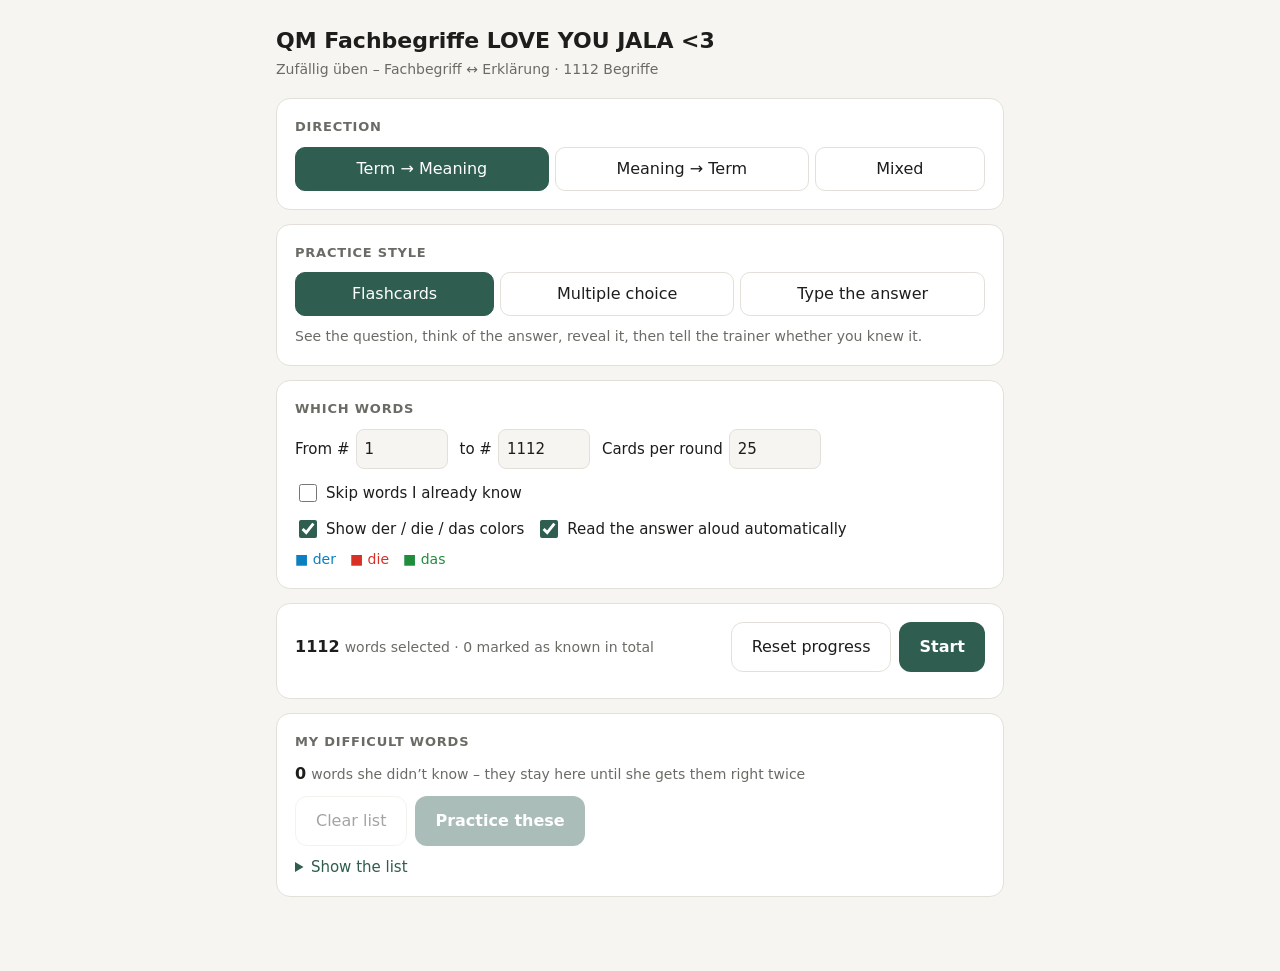
==== commit 1dc3a255: "Add files via upload Added Timer, sound and wrong words list" ====
--- a/index.html
+++ b/index.html
@@ -60,6 +60,14 @@
 .stats b{display:block;font-size:26px}
 .miss{margin:8px 0 0;padding:0;list-style:none;font-size:15px}
 .miss li{padding:8px 0;border-top:1px solid var(--line)}
+.ans{display:flex;justify-content:space-between;align-items:center;gap:12px}
+.spk{flex:none;border:1px solid var(--line);background:var(--card);border-radius:10px;font-size:18px;padding:6px 10px;cursor:pointer}
+.spk:hover{border-color:var(--accent)}
+.nosound .spk,.nosound #soundRow{display:none!important}
+.x{flex:none;border:0;background:transparent;color:var(--mute);cursor:pointer;font-size:16px;padding:2px 6px}
+.x:hover{color:var(--bad)}
+#hardList li{display:flex;justify-content:space-between;gap:10px;align-items:flex-start}
+details summary{cursor:pointer;color:var(--accent);margin-top:10px;font-size:15px}
 .hide{display:none!important}
 .kbd{color:var(--mute);font-size:13px;margin-top:12px}
 </style>
@@ -68,7 +76,7 @@
 <div class="wrap" id="app">
 
 <div id="setup">
-  <h1>QM Fachbegriffe LOVE YOU JALA <3 </h1>
+  <h1>QM Fachbegriffe LOVE YOU JALA &lt;3</h1>
   <p class="sub">Zufällig üben – Fachbegriff ↔ Erklärung · <span id="totalCount"></span> Begriffe</p>
 
   <div class="panel">
@@ -98,11 +106,11 @@
       <label>Cards per round <input type="number" id="limit" min="5" value="25"></label>
     </div>
     <div class="row">
-      <label><input type="checkbox" id="starOnly"> Only ★ (marked with *)</label>
       <label><input type="checkbox" id="unmastered"> Skip words I already know</label>
     </div>
     <div class="row">
       <label><input type="checkbox" id="colors" checked> Show der / die / das colors</label>
+      <label id="soundRow"><input type="checkbox" id="sound" checked> Read the answer aloud automatically</label>
     </div>
     <div class="legend"><span class="c-d">■ der</span><span class="c-f">■ die</span><span class="c-n">■ das</span></div>
   </div>
@@ -117,12 +125,24 @@
     </div>
     <p class="meta" id="resetNote" style="margin:8px 0 0"></p>
   </div>
+
+  <div class="panel">
+    <h2>My difficult words</h2>
+    <div class="top">
+      <div><b id="hardCount">0</b> <span class="meta">words she didn’t know – they stay here until she gets them right twice</span></div>
+      <div style="display:flex;gap:8px">
+        <button class="btn ghost" id="hardClear">Clear list</button>
+        <button class="btn" id="hardBtn">Practice these</button>
+      </div>
+    </div>
+    <details><summary>Show the list</summary><ul class="miss" id="hardList"></ul></details>
+  </div>
 </div>
 
 <div id="quiz" class="hide">
   <div class="top">
     <button class="btn ghost" id="quitBtn">← Back</button>
-    <span class="meta" id="progressTxt"></span>
+    <span class="meta"><span id="progressTxt"></span> · <span id="timerTxt">⏱ 0:00</span></span>
   </div>
   <div class="bar"><i id="barFill"></i></div>
   <div class="panel" id="qcard">
@@ -140,8 +160,17 @@
     <div><b id="sFirst" style="color:var(--ok)">0</b><span class="meta">right first time</span></div>
     <div><b id="sMiss" style="color:var(--bad)">0</b><span class="meta">needed repeats</span></div>
   </div>
+  <div class="stats">
+    <div><b id="sTime">0:00</b><span class="meta">total time</span></div>
+    <div><b id="sAvg">0s</b><span class="meta">average per card</span></div>
+    <div><b id="sSlowest">0s</b><span class="meta">slowest card</span></div>
+  </div>
+  <div class="panel hide" id="slowPanel">
+    <h2>Took the longest</h2>
+    <ul class="miss" id="slowList"></ul>
+  </div>
   <div class="panel" id="missPanel">
-    <h2>Words to review</h2>
+    <h2>Words to review <span class="meta" style="text-transform:none;letter-spacing:0">· saved to “My difficult words”</span></h2>
     <ul class="miss" id="missList"></ul>
   </div>
   <div class="actions">
@@ -154,11 +183,11 @@
 </div>
 
 <script>
-const DATA = [{"id":1,"t":[["Abdomen ","n"],["/ ",null],["Venter","d"]],"d":[["Bauch","d"]]},{"id":2,"t":[["abdominal*",null]],"d":[["zum ",null],["Unterleib ","d"],["gehörig , den Bauch betreffend",null]]},{"id":3,"t":[["abducent",null]],"d":[["wegführend",null]]},{"id":4,"t":[["Abrasio ","f"],["uteri",null]],"d":[["Kürettage","f"],[", Ausschabung der Gebärmutterschleimhaut",null]]},{"id":5,"t":[["Absorption, Resorption",null]],"d":[["Nährstoffaufnahme",null]]},{"id":6,"t":[["Abszess *","d"]],"d":[["abgekapselte Eiteransammlung",null]]},{"id":7,"t":[["Abusus","d"]],"d":[["Missbrauch","d"]]},{"id":8,"t":[["Achalasie",null]],"d":[["Funktionsstörung der glatten ",null],["Muskulatur ","f"],["von Hohlorganen (Erschlaffung)",null]]},{"id":9,"t":[["Adduktion",null]],"d":[["Heranführen einer Extremität zur Körpermitte",null]]},{"id":10,"t":[["Adenektomie",null]],"d":[["Entfernung des ",null],["Adenoid","n"]]},{"id":11,"t":[["Adenom","n"]],"d":[["Drüsen",null],["geschwulst","f"]]},{"id":12,"t":[["Adenotomie",null]],"d":[["Operative Entfernung von ",null],["Rachenmandel","f"],["n",null]]},{"id":13,"t":[["Adenotonsillektomie",null]],"d":[["Rachenmandel- und Gaumenmandelentfernung",null]]},{"id":14,"t":[["adipös",null]],"d":[["fettsüchtig, fettleibig, übergewichtig",null]]},{"id":15,"t":[["Adipositas , Adiposität *","f"]],"d":[["Fettsucht / Fettleibigkeit","f"]]},{"id":16,"t":[["adjuvant",null]],"d":[["unterstützend",null]]},{"id":17,"t":[["Adnektomie",null]],"d":[["Operative Entfernung von ",null],["Eileiter ","d"],["und ",null],["Eierstock","d"]]},{"id":18,"t":[["Adnexitis",null]],"d":[["Entzündung der Eierstöcke und Eileiter",null]]},{"id":19,"t":[["afferent, afferens",null]],"d":[["hinführend, zuführend, heranführend",null]]},{"id":20,"t":[["Agammaglobulinämie*",null]],"d":[["angeborenes oder erworbenes Fehlen von Gammaglobulin im ",null],["Blutserum","n"],[".",null]]},{"id":21,"t":[["agastrisch",null]],"d":[["ohne ",null],["Magen","d"]]},{"id":22,"t":[["Agglutination",null]],"d":[["Verklumpung/ Zusammenballung",null]]},{"id":23,"t":[["Agonie",null]],"d":[["Todeskrampf","d"]]},{"id":24,"t":[["Akromegalie",null]],"d":[["Vergrößerung der Körperendteile",null]]},{"id":25,"t":[["Akromioklavikulargelenk",null]],"d":[["Schultereck",null],["gelenk","n"]]},{"id":26,"t":[["Akromion","n"]],"d":[["Schulterhöhe",null]]},{"id":27,"t":[["Akzidentiell",null]],"d":[["Zufällig",null]]},{"id":28,"t":[["Algie / Dynie",null]],"d":[["Schmerzhaft",null]]},{"id":29,"t":[["Allergie",null]],"d":[["Überempfindlichkeit",null]]},{"id":30,"t":[["allergische ",null],["Rhinitis","f"],[", ",null],["Pollinose","f"]],"d":[["Heuschnupfen","d"]]},{"id":31,"t":[["Alopezie",null]],"d":[["Haarausfall","d"],[", Haarlosigkeit",null]]},{"id":32,"t":[["Alveole","f"]],"d":[["Lungenbläschen","n"]]},{"id":33,"t":[["Alzheimer","d"]],"d":[["Demenz","f"]]},{"id":34,"t":[["Amaurose","f"]],"d":[["Vollständige Blindheit",null]]},{"id":35,"t":[["Amaurosis ","f"],["fugax",null]],"d":[["Vorübergehende Blindheit",null]]},{"id":36,"t":[["Amblyopie",null]],"d":[["Schwachsichtigkeit",null]]},{"id":37,"t":[["Ametropie",null]],"d":[["Fehlsichtigkeit",null]]},{"id":38,"t":[["Amnesie",null]],"d":[["Gedächtnisverlust","d"]]},{"id":39,"t":[["Amnion","n"]],"d":[["Fruchtblase","f"]]},{"id":40,"t":[["Amnioskopie",null]],"d":[["Fruchtwasserspiegelung",null]]},{"id":41,"t":[["Amniozentese",null]],"d":[["Fruchtwasserpunktion",null]]},{"id":42,"t":[["Amputation",null]],"d":[["Abtrennung",null]]},{"id":43,"t":[["Amyotrophie, Muskelatrophie, Myatrophie",null]],"d":[["Muskelschwund","d"]]},{"id":44,"t":[["Anakusis",null]],"d":[["Hörverlust","d"],[", Gehörlosigkeit , Taubheit",null]]},{"id":45,"t":[["Analgetikum *","n"]],"d":[["Schmerzmittel","n"]]},{"id":46,"t":[["Anämie",null]],"d":[["Blutarmut ","f"],["/ ",null],["Blutmangel","d"]]},{"id":47,"t":[["Anamnese",null]],"d":[["Vorgeschichte von Patienten , Krankengeschichte",null]]},{"id":48,"t":[["Anaphylaktischer ",null],["Schock ","d"],["*, allergischer ",null],["Schock","d"]],"d":[["schweres allergisches ",null],["Kreislaufversagen","n"]]},{"id":49,"t":[["Anästhesie",null]],"d":[["Narkose ","f"],[", Betäubung",null]]},{"id":50,"t":[["Anästhesist",null]],"d":[["Narkosearzt","d"]]},{"id":51,"t":[["Aneurysma","n"]],"d":[["arterielle Aussackung",null]]},{"id":52,"t":[["Angina ","f"],["pectoris",null]],"d":[["Brustenge","f"]]},{"id":53,"t":[["Angiographie",null]],"d":[["bildliche, radiologische ",null],["Gefäß","n"],["darstellung",null]]},{"id":54,"t":[["Angiologe",null]],"d":[["Gefäßarzt",null]]},{"id":55,"t":[["Angiologie",null]],"d":[["Fachgebiet ","n"],["für Gefäßerkrankungen",null]]},{"id":56,"t":[["angiologisch",null]],"d":[["die Blutgefäßlehre betreffend",null]]},{"id":57,"t":[["Anhidrose / Hypohidrose / Hyperhidrose",null]],"d":[["fehlende / verminderte / vermehrte Schweißbildung, Schweißausbruch",null]]},{"id":58,"t":[["Ankylose",null]],"d":[["Vollständige Gelenkversteifung",null]]},{"id":59,"t":[["Anomalie",null]],"d":[["Unregelmäßigkeit, Abnormität",null]]},{"id":60,"t":[["Anorexia ","f"],["nervosa",null]],"d":[["Magersucht","f"]]},{"id":61,"t":[["Anorexie","f"],[", ",null],["Inappetenz","f"]],"d":[["Appetitverlust","d"],[", Appetitlosigkeit",null]]},{"id":62,"t":[["Anosmie",null]],"d":[["Geruchsminderung",null]]},{"id":63,"t":[["Antazidum","n"],["( Antazida )",null]],"d":[["Magensäuremittel","n"]]},{"id":64,"t":[["Antebrachium",null]],"d":[["Unterarm",null]]},{"id":65,"t":[["Anterior *",null]],"d":[["vorne / zur Vorderseite hin gelegen, vordere",null]]},{"id":66,"t":[["Antibiotikum(Antibiotika)",null]],"d":[["Mittel ","n"],["gegen Krankheitserreger",null]]},{"id":67,"t":[["Antidot ","n"],[", ",null],["Antitoxin","n"]],"d":[["Gegenmittel","n"],[", ",null],["Gegengift","n"]]},{"id":68,"t":[["Antiemetika",null]],"d":[["Mittel gegen Übelkeit und Erbrechen",null]]},{"id":69,"t":[["Antikoagulans ","n"],[", ",null],["Antikoagulantium","n"],[", Antithrombotikum, Heparin",null]],"d":[["gerinnungshemmendes Mittel , Blutverdünner",null]]},{"id":70,"t":[["Antikoagulation",null]],"d":[["Blutverdünnung, Gerinnungshemmung",null]]},{"id":71,"t":[["Antiphlogistikum *",null]],"d":[["entzündungshemmendes Mittel",null]]},{"id":72,"t":[["Antipyretika",null]],"d":[["fiebersenkendes Mittel",null]]},{"id":73,"t":[["Antitussiva",null]],"d":[["Hustenstiller ","d"],[", ",null],["Hustenmittel","n"]]},{"id":74,"t":[["Aorta","f"]],"d":[["Hauptschlagader","f"]]},{"id":75,"t":[["Aortenaneurysma","n"]],"d":[["sackförmige Erweiterung der ",null],["Hauptschlagader ","f"],["/ Aussackung der Hauptschlagader",null]]},{"id":76,"t":[["Aphasie",null]],"d":[["Sprachstörung / ",null],["sprachverlust","d"]]},{"id":77,"t":[["Apnoe *",null]],"d":[["Atemstillstand","d"]]},{"id":78,"t":[["Apoplex ","d"],["(ie)*, ",null],["Insult","d"],[", Stroke *",null]],"d":[["Schlaganfall","d"]]},{"id":79,"t":[["Appendektomie",null]],"d":[["Wurmfortsatzentfernung",null]]},{"id":80,"t":[["Appendix ","d"],["(vermiformis)",null]],"d":[["Wurmfortsatz ","d"],["des ",null],["Blinddarm","d"],["s",null]]},{"id":81,"t":[["Appendizitis",null]],"d":[["Wurmfortsatzentzündung, Blinddarmentzündung",null]]},{"id":82,"t":[["Apraxie",null]],"d":[["Untätigkeit, Unfähigkeit, bestimmte Handlungen/ Bewegungen durchzuführen",null]]},{"id":83,"t":[["Arcus","d"]],"d":[["Bogen","d"]]},{"id":84,"t":[["Arcus zygomaticus",null]],"d":[["Jochbogen","d"]]},{"id":85,"t":[["Arrhythmie",null]],"d":[["Herzrhythmusstörung",null]]},{"id":86,"t":[["Arteria Carotis",null]],"d":[["Halsschlagader","f"]]},{"id":87,"t":[["Arteria cerebri",null]],"d":[["Hirnschlagader","f"]]},{"id":88,"t":[["Arteria coronaria",null]],"d":[["Herzkranzschlagader, Herzkranzarterie","f"]]},{"id":89,"t":[["Arteria femoralis *, Femoralarterie",null]],"d":[["Oberschenkelschlagader","f"]]},{"id":90,"t":[["Arteria pulmonalis",null]],"d":[["Lungenschlagader","f"]]},{"id":91,"t":[["Arterie","f"]],"d":[["Schlagader","f"]]},{"id":92,"t":[["Arteriosklerose * , Atherosklerose","f"]],"d":[["Arterienverkalkung, Gefäßverkalkung, Schlagaderverkalkung",null]]},{"id":93,"t":[["Arthralgie *",null]],"d":[["Gelenkschmerzen",null]]},{"id":94,"t":[["Arthritis ","f"],["urica",null]],"d":[["Gicht","f"]]},{"id":95,"t":[["Arthrose",null]],"d":[["degenerative Gelenkerkrankung, Gelenkverschleiß",null]]},{"id":96,"t":[["Arthroskopie",null]],"d":[["Gelenkspiegelung",null]]},{"id":97,"t":[["Articulatio acromioclavicularis",null]],"d":[["Schultereck",null],["gelenk","n"]]},{"id":98,"t":[["Articulatio cubiti",null]],"d":[["Ellenbogengelenk","n"]]},{"id":99,"t":[["Articulatio humeroscapularis",null]],"d":[["Schultergelenk","n"]]},{"id":100,"t":[["Articulatio manus, Articulatio carpi",null]],"d":[["Handgelenk","n"]]},{"id":101,"t":[["Articulatio sacroiliaca",null]],"d":[["Sakroiliakalgelenk/ Kreuzdarmbeingelenk","n"]]},{"id":102,"t":[["Articulatio talocruralis",null]],"d":[["oberes ",null],["Sprunggelenk","n"]]},{"id":103,"t":[["Articulatio talotarsalis",null]],"d":[["unteres ",null],["Sprunggelenk","n"]]},{"id":104,"t":[["Aspiration",null]],"d":[["verschlucken",null]]},{"id":105,"t":[["Asystolie","f"]],"d":[["Herzstillstand","d"]]},{"id":106,"t":[["aszendent",null]],"d":[["aufsteigend",null]]},{"id":107,"t":[["aszendierend",null]],"d":[["aufsteigend",null]]},{"id":108,"t":[["Aszites ","d"],["*",null]],"d":[["Bauchwassersucht","f"],[", der Wasserbauch, Flüssigkeitsansammlung im Bauch",null]]},{"id":109,"t":[["Atlas","d"]],"d":[["1.",null],["Halswirbel ","d"],["/ ",null],["Träger","d"]]},{"id":110,"t":[["Atrepsie *",null]],"d":[["Gedeihstörung",null]]},{"id":111,"t":[["Atrium","n"]],"d":[["Vorhof","d"]]},{"id":112,"t":[["Atrium fibrillation",null]],"d":[["Vorhofflimmern",null]]},{"id":113,"t":[["atrophieren / atrophiert / atrophisch",null]],"d":[["schrumpfen / geschrumpft / schwindend",null]]},{"id":114,"t":[["Auris ","f"],["media",null]],"d":[["Mittelohr","n"]]},{"id":115,"t":[["Auskultation",null]],"d":[["Abhören",null]]},{"id":116,"t":[["Außenrotation , Rotation externus",null]],"d":[["Auswärtsdrehung",null]]},{"id":117,"t":[["Axilla ","f"],["*",null]],"d":[["Achsel ","f"],["/ Achselhöhle",null]]},{"id":118,"t":[["axillär",null]],"d":[["die Achselhöhle betreffend",null]]},{"id":119,"t":[["Axis","d"]],"d":[["2. ",null],["Halswirbel ","d"],["/ ",null],["Dreher","d"]]},{"id":120,"t":[["Balanitis",null]],"d":[["Eichelentzündung",null]]},{"id":121,"t":[["Basaliom","n"]],"d":[["Basalzellkarzinom","n"],["/ ",null],["Basalzellenkrebs","d"]]},{"id":122,"t":[["Basis ","f"],["cranii",null]],"d":[["Schädelbasis","f"]]},{"id":123,"t":[["Befund","d"]],"d":[["das Ergebnis medizinischer Untersuchungen",null]]},{"id":124,"t":[["benigne",null]],"d":[["gutartig",null]]},{"id":125,"t":[["benigne Prostatahyperplasie (BPH) *",null]],"d":[["gutartige Vorsteherdrüsenvergrößerung /gutartige Prostatavergrößerung",null]]},{"id":126,"t":[["benigner / maligner ",null],["Tumor ","d"],["*",null]],"d":[["gutartige / bösartige Geschwulst",null]]},{"id":127,"t":[["Benommenheit",null]],"d":[["reduzierte Wachheit",null]]},{"id":128,"t":[["biliär",null]],"d":[["gallig ,die Galle betreffend",null]]},{"id":129,"t":[["Biopsie",null]],"d":[["Gewebeentnahme zum Untersuchungs",null],["zweck","d"]]},{"id":130,"t":[["Bluttransfusion",null]],"d":[["Blutübertragung",null]]},{"id":131,"t":[["Borborygmus",null]],"d":[["Bauchknurren",null]]},{"id":132,"t":[["Bougieren",null]],"d":[["Aufdehnen",null]]},{"id":133,"t":[["brachial",null]],"d":[["Den ",null],["Oberarm ","d"],["bezogen",null]]},{"id":134,"t":[["Brachialgie *",null]],"d":[["Armschmerzen",null]]},{"id":135,"t":[["Brachium ","n"],["*",null]],"d":[["Oberarm","d"]]},{"id":136,"t":[["Bradykardie",null]],"d":[["verlangsamter ",null],["Herzschlag","d"]]},{"id":137,"t":[["Bradypnoe",null]],"d":[["verlangsamte ",null],["Atemfrequenz","f"]]},{"id":138,"t":[["brevis",null]],"d":[["kurz",null]]},{"id":139,"t":[["bronchial",null]],"d":[["zu ",null],["Bronchie","f"],["n /Luftröhrenästen gehörig",null]]},{"id":140,"t":[["Bronchialkarzinom",null]],"d":[["bösartige Geschwulst der Luftröhrenäste",null]]},{"id":141,"t":[["Bronchitis",null]],"d":[["Atemweg","d"],["sentzündung",null]]},{"id":142,"t":[["Bronchokonstriktion",null]],"d":[["Atemwegsverengung , Verengung der Bronchien",null]]},{"id":143,"t":[["Bronchoskopie",null]],"d":[["Atemwegsspiegelung , Spiegelung der Luftröhrenäste",null]]},{"id":144,"t":[["Bronchospasmus , Bronchialspasmus",null]],"d":[["Atemwegsverkrampfung , krampfartige Verengung der Luftröhrenäste",null]]},{"id":145,"t":[["Brucella",null]],"d":[["stäbchenförmiges, grammnegatives ",null],["Bakterium","n"]]},{"id":146,"t":[["Bucca / Regio buccalis",null]],"d":[["Wange / Wangenregion",null]]},{"id":147,"t":[["Bukkal",null]],"d":[["zur Backe gehörend",null]]},{"id":148,"t":[["Bulbus ","d"],["oculi",null]],"d":[["Augapfel","d"]]},{"id":149,"t":[["Bursitis *",null]],"d":[["Schleimbeutelentzündung",null]]},{"id":150,"t":[["Bypass",null]],"d":[["künstlich angelegte Umgehung eines Blutgefäßabschnittes",null]]},{"id":151,"t":[["Caecum *, ",null],["Zäkum","n"]],"d":[["Blinddarm","d"]]},{"id":152,"t":[["Calcaneus","d"]],"d":[["Fersenbein","n"]]},{"id":153,"t":[["Calor ","d"],["* / ",null],["Rubor ","d"],["/ ",null],["Dolor ","d"],["/ ",null],["Pallor","d"]],"d":[["Wärme, Überwärmung / Rötung / ",null],["Schmerz ","d"],["/ Blässe",null]]},{"id":154,"t":[["Canalis ","d"],["inguinalis",null]],"d":[["Leistenkanal","d"]]},{"id":155,"t":[["Canalis ","d"],["vertebralis",null]],"d":[["Rückenmarkskanal, Wirbelkanal",null]]},{"id":156,"t":[["Caput ","n"],[",Cephalon",null]],"d":[["Kopf","d"]]},{"id":157,"t":[["Caput femoris",null]],"d":[["Oberschenkelknochenkopf",null]]},{"id":158,"t":[["Caput Humeri",null]],"d":[["Oberarmkopf",null]]},{"id":159,"t":[["Caput tibialis",null]],"d":[["Schienbeinkopf",null]]},{"id":160,"t":[["Carotis sklerosis",null]],"d":[["Halsschlagaderverhärtung /Halsschlagaderverkalkung",null]]},{"id":161,"t":[["Cartilago","f"]],"d":[["Knorpel","d"]]},{"id":162,"t":[["Casus ","d"],["*, ",null],["Kasuistik","f"]],"d":[["Fallbeschreibung , ",null],["Fallbericht","d"]]},{"id":163,"t":[["Cavitas glenoidalis",null]],"d":[["Schultergelenkpfanne","f"]]},{"id":164,"t":[["Cavum","n"]],"d":[["Höhle","f"]]},{"id":165,"t":[["Cavum ","n"],["tympani",null]],"d":[["Paukenhöhle",null]]},{"id":166,"t":[["CEA",null]],"d":[["Carcinoembryonales Antigen",null]]},{"id":167,"t":[["Cephalgie",null]],"d":[["Kopfschmerzen",null]]},{"id":168,"t":[["Cerebellum ","n"],["*",null]],"d":[["Kleinhirn","n"]]},{"id":169,"t":[["cerebral , zerebral",null]],"d":[["Das Gehirn betreffend",null]]},{"id":170,"t":[["Cerebrum","n"]],"d":[["Gehirn ","n"],["/ ",null],["Großhirn","n"]]},{"id":171,"t":[["Cervix uteri",null]],"d":[["Gebärmutterhals","d"]]},{"id":172,"t":[["Cheilos / ",null],["Labium","n"]],"d":[["Lippe","f"]]},{"id":173,"t":[["Chirotherapie",null]],"d":[["Manuelle Therapie / Manuelle Medizin",null]]},{"id":174,"t":[["Cholangitis",null]],"d":[["Gallengangentzündung",null]]},{"id":175,"t":[["Cholelithiasis","f"]],"d":[["Gallensteinleiden","n"]]},{"id":176,"t":[["Cholestase","f"]],"d":[["Gallestauung","f"]]},{"id":177,"t":[["Cholesteatom","n"]],"d":[["Perlgeschwulst ","f"],["/ Zwiebelgeschwulst",null]]},{"id":178,"t":[["Cholezystektomie",null]],"d":[["Gallenblasenentfernung",null]]},{"id":179,"t":[["Cholezystitis",null]],"d":[["Gallenblasenentzündung",null]]},{"id":180,"t":[["Cholezystolithiasis",null]],"d":[["Gallenblasensteinleiden",null]]},{"id":181,"t":[["Chondritis","f"]],"d":[["Knorpelentzündung",null]]},{"id":182,"t":[["Chronische Rhinitis","f"]],"d":[["andauernde Nasenschleimhautentzündung",null]]},{"id":183,"t":[["Chronische Rhinosinusitis",null]],"d":[["andauernde Nasennebenhöhlenentzündung",null]]},{"id":184,"t":[["Claudicatio",null]],"d":[["Hinken",null]]},{"id":185,"t":[["Claudicatio intermittens",null]],"d":[["Schaufensterkrankheit",null]]},{"id":186,"t":[["Clavicula","f"]],"d":[["Schlüsselbein","n"]]},{"id":187,"t":[["Cochlea","f"]],"d":[["Hörschnecke","f"]]},{"id":188,"t":[["Colliculus ","d"],["seminalis",null]],"d":[["Samenhügel","d"]]},{"id":189,"t":[["Collum ","n"],["(ossis) femoris",null]],"d":[["Oberschenkelhalsknochen","d"]]},{"id":190,"t":[["Colon ","n"],["irritabile, Colitis spastica",null]],"d":[["Reizdarmsyndrom","n"]]},{"id":191,"t":[["Colon","n"],[", ",null],["Intestinum ","n"],["crassum",null]],"d":[["Dickdarm","d"],[", ",null],["Grimmdarm","d"]]},{"id":192,"t":[["Columna ","f"],["vertebralis",null]],"d":[["Wirbelsäule","f"]]},{"id":193,"t":[["Coma ","n"],["vigile",null]],"d":[["Wachkoma","n"]]},{"id":194,"t":[["Commotio cerebri *",null]],"d":[["Gehirnerschütterung",null]]},{"id":195,"t":[["Concha ","f"],["nasalis, Conchae nasals",null]],"d":[["Nasenmuschel","f"],[", Nasenmuscheln",null]]},{"id":196,"t":[["Condylom","n"],["a acuminatum",null]],"d":[["Feigwarze","f"],["n",null]]},{"id":197,"t":[["Contusio, Kontusion",null]],"d":[["Prellung , Quetschung, blauer ",null],["Fleck","d"]]},{"id":198,"t":[["Cor ","n"],["/ Kardio",null]],"d":[["Herz","n"]]},{"id":199,"t":[["Cornea","f"]],"d":[["Hornhaut","f"]]},{"id":200,"t":[["Corpus ","n"],["luteum",null]],"d":[["Gelbkörper","d"]]},{"id":1112,"t":[["Cortex cerebri */ Cortex",null]],"d":[["Großhirnrinde / Rinde",null]]},{"id":201,"t":[["Crista ","f"],["iliaca",null]],"d":[["Darmbeinkamm","d"]]},{"id":202,"t":[["Crus","d"]],"d":[["Unterschenkel ","d"],[", ",null],["Schenkel ","d"],[", ",null],["Bein","n"]]},{"id":203,"t":[["Crusta",null]],"d":[["Kruste, ",null],["Schorf","d"],[", ",null],["Borke","f"]]},{"id":204,"t":[["Cubitus","d"]],"d":[["Ellenbogen","d"]]},{"id":205,"t":[["CVI",null]],"d":[["Chronische venöse Insuffizienz",null]]},{"id":206,"t":[["Defäkation",null]],"d":[["Darmentleerung, Stuhlgang, Stuhlausscheidung",null]]},{"id":207,"t":[["Deformation",null]],"d":[["Fehlbildung, Missbildung",null]]},{"id":208,"t":[["Dehydration, ",null],["Exsikkose","f"]],"d":[["Austrocknung",null]]},{"id":209,"t":[["Dehydriert *",null]],"d":[["ausgetrocknet",null]]},{"id":210,"t":[["Dekubitus","d"]],"d":[["Druckgeschwür","n"],[", ",null],["Durchliegegeschwür","n"],[", ",null],["Wundliegen","n"]]},{"id":211,"t":[["delirant *",null]],"d":[["verwirrt",null]]},{"id":212,"t":[["Delirium","n"]],"d":[["Bewusstseinstrübung, Bewusstseinsstörung, Verwirrung / verwirrter Zustand",null]]},{"id":213,"t":[["Demenz","f"]],"d":[["geistiger Verfall , Schwachsinn, Wahnsinn, Vergesslichkeit",null]]},{"id":214,"t":[["Dens","d"]],"d":[["Zahn","d"]]},{"id":215,"t":[["Deprimere",null]],"d":[["Depression",null]]},{"id":216,"t":[["Derma * ","n"],["/ ",null],["Cutis","f"]],"d":[["Haut","f"]]},{"id":217,"t":[["Dermatitis",null]],"d":[["Hautentzündung",null]]},{"id":218,"t":[["Dermatologe",null]],"d":[["Hautarzt",null]]},{"id":219,"t":[["Dermatologie *",null]],"d":[["Lehre von Hauterkrankungen",null]]},{"id":220,"t":[["Descensus ","d"],["uteri / ",null],["Uterusprolaps","d"]],"d":[["Gebärmuttersenkung / Gebärmuttervorfall",null]]},{"id":221,"t":[["deszendierend , deszendent",null]],"d":[["absteigend , absinkend",null]]},{"id":222,"t":[["Diabetes ","d"],["mellitus*",null]],"d":[["Zuckerkrankheit",null]]},{"id":223,"t":[["Diaphragma ","n"],["*",null]],"d":[["Zwerchfell","n"]]},{"id":224,"t":[["Diaphyse","f"]],"d":[["Knochenschaft","d"]]},{"id":225,"t":[["Diarrhoe","f"]],"d":[["Durchfall","d"]]},{"id":226,"t":[["Diencephalon","n"]],"d":[["Zwischenhirn","n"]]},{"id":227,"t":[["Digestion",null]],"d":[["Verdauung",null]]},{"id":228,"t":[["Digitale Untersuchung , Digital-rektale Untersuchung",null]],"d":[["Mastdarmuntersuchung mit dem ",null],["Finger","d"]]},{"id":229,"t":[["Digiti (manus) (Einzahl: ",null],["Digitus","d"],[")",null]],"d":[["Finger","d"]]},{"id":230,"t":[["Digiti (pedis) (Einzahl: Digitus pedis)",null]],"d":[["Zehe","f"],["n",null]]},{"id":231,"t":[["Digitus ","d"],["malleus",null]],"d":[["Hammerzehe","f"]]},{"id":232,"t":[["Dilution",null]],"d":[["Verdünnung",null]]},{"id":233,"t":[["Diplopie ","f"],["*",null]],"d":[["Doppeltsehen","n"]]},{"id":234,"t":[["Diskusprolaps ","d"],["*/ ",null],["Nucleus ","d"],["pulposus Prolaps/",null],["Diskushernie","f"]],"d":[["Bandscheibenvorfall","d"]]},{"id":235,"t":[["Dislokation",null]],"d":[["Fehlstellung","f"]]},{"id":236,"t":[["Disloziert",null]],"d":[["verschoben, verlagert",null]]},{"id":237,"t":[["disseminiert *",null]],"d":[["ausgestreut, verbreitet",null]]},{"id":238,"t":[["Distal *",null]],"d":[["körperfern",null]]},{"id":239,"t":[["Distorsion *",null]],"d":[["Verstauchung / Verdrehung",null]]},{"id":240,"t":[["Diurese",null]],"d":[["Harnausscheidung",null]]},{"id":241,"t":[["Diuretikum","n"]],"d":[["Harntreibendes Mittel",null]]},{"id":242,"t":[["Divertikulitis",null]],"d":[["entzündete Schleimhautausstülpung/ entzündung von Aussackung der hohleorganswand",null]]},{"id":243,"t":[["Divertikulose",null]],"d":[["zahlreiche Darmausstülpungen, Darmaussackungen,Viel Aussackungen der wand eines Hohlorgans",null]]},{"id":244,"t":[["Dolor *","d"]],"d":[["Schmerz","d"]]},{"id":245,"t":[["Dolorosus , dolent",null]],"d":[["Schmerzhaft",null]]},{"id":246,"t":[["Donor",null]],"d":[["Spender",null]]},{"id":247,"t":[["dorsal",null]],"d":[["rückenwärts,rückenseitig, in Richtung Rücken , den Rücken betreffend, zur Rückseite",null]]},{"id":248,"t":[["Dorsum","n"]],"d":[["Rücken","d"]]},{"id":249,"t":[["Dorsum ","n"],["manus",null]],"d":[["Handrücken",null]]},{"id":250,"t":[["dorsum ","n"],["pedis",null]],"d":[["Fußrücken",null]]},{"id":251,"t":[["Drainage ","f"],["*",null]],"d":[["Ableitung , Ableitung von Körperflüssigkeiten oder Gasen",null]]},{"id":252,"t":[["Ductus ","d"],["/ ",null],["Canalis","d"]],"d":[["Gang ","d"],["/ ",null],["Kanal","d"]]},{"id":253,"t":[["Ductus ","d"],["choledochus",null]],"d":[["Hauptgallengang","d"]]},{"id":254,"t":[["Ductus ","d"],["Cysticus",null]],"d":[["Gallenblasengang",null]]},{"id":255,"t":[["Ductus ","d"],["deferens",null]],"d":[["Samenleiter",null]]},{"id":256,"t":[["Duodenalstenose *",null]],"d":[["Verengung des Zwölffingerdarms",null]]},{"id":257,"t":[["Duodenum ","n"],["*",null]],"d":[["Zwölffingerdarm","d"]]},{"id":258,"t":[["Duplexsonographie",null]],"d":[["Ultraschalluntersuchung von Schlagadern und Venen sowie der Blutflussgeschwindigkeit",null]]},{"id":259,"t":[["Dura ","f"],["mater",null]],"d":[["harte Hirnhaut und harte Rückenmarkshaut",null]]},{"id":260,"t":[["Dysarthrie",null]],"d":[["sprechstörung",null]]},{"id":261,"t":[["Dysästhesie",null]],"d":[["schmerzhafte, unangenehme Missempfindung",null]]},{"id":262,"t":[["Dyslexie",null]],"d":[["Lesestörung",null]]},{"id":263,"t":[["Dyspareunie",null]],"d":[["schmerzhafter ",null],["verkehr","d"]]},{"id":264,"t":[["Dysphagie",null]],"d":[["Schluckstörung",null]]},{"id":265,"t":[["Dysphasie",null]],"d":[["Sprachstörung",null]]},{"id":266,"t":[["Dysphonie",null]],"d":[["Stimmstörungen / Heiserkeit",null]]},{"id":267,"t":[["Dysplasie *",null]],"d":[["Fehlbildung",null]]},{"id":268,"t":[["Dyspnoe","f"],["*",null]],"d":[["Atemnot","f"],[", Atemstörung, ",null],["Luftnot","f"]]},{"id":269,"t":[["Dysurie, Algurie",null]],"d":[["schmerzhaftes Wasserlassen",null]]},{"id":270,"t":[["Echokardiographie",null]],"d":[["Ultraschalluntersuchung des Herzens",null]]},{"id":271,"t":[["efferent, efferens",null]],"d":[["herausführend",null]]},{"id":272,"t":[["Effloreszenz","f"]],"d":[["Hautblüte / krankhafte Hautveränderung",null]]},{"id":273,"t":[["Ekzem","n"]],"d":[["Juckflechte","f"]]},{"id":274,"t":[["Elektrokardiographie",null]],"d":[["Aufzeichnung/Messung der elektronischen Aktivität des Herzens",null]]},{"id":275,"t":[["Elevation",null]],"d":[["Anheben",null]]},{"id":276,"t":[["Embolie","f"],[", ",null],["Embolismus","d"]],"d":[["Verschluss ","d"],["eines ",null],["Blutgefäß","n"],["es durch einen ",null],["Gefäßpfropf","d"]]},{"id":277,"t":[["Embolus","d"]],"d":[["Gefäßpfropf","d"]]},{"id":278,"t":[["Embryo","d"]],"d":[["Fetus","d"]]},{"id":279,"t":[["Emission",null]],"d":[["Ausstrahlung / Abstrahlung",null]]},{"id":280,"t":[["Emmetropie",null]],"d":[["Normalsichtigkeit",null]]},{"id":281,"t":[["Emphysem ","n"],["*",null]],"d":[["Lungenaufblähung",null]]},{"id":282,"t":[["Empyem *","n"]],"d":[["Eiteransammlung in einer Körperhöhle",null]]},{"id":283,"t":[["Endokard","n"]],"d":[["Herzinnenhaut",null]]},{"id":284,"t":[["Endokarditis","f"]],"d":[["Herzinnenhautentzündung",null]]},{"id":285,"t":[["Endometriose",null]],"d":[["Gebärmutterschleimhaut außerhalb der Gebärmutterhöhle vorkommt",null]]},{"id":286,"t":[["Endometritis *",null]],"d":[["Gebärmutterschleimhautentzündung",null]]},{"id":287,"t":[["Endometrium","n"]],"d":[["Gebärmutterschleimhaut",null]]},{"id":288,"t":[["Endometriumkarzinom",null]],"d":[["Krebserkrankung der Gebärmutterschleimhaut, Korpuskarzinom",null]]},{"id":289,"t":[["Endoskopie",null]],"d":[["diagnostische Spiegelung von Hohlorganen",null]]},{"id":290,"t":[["enteral *",null]],"d":[["zum Darm gehörig , die Eingeweide bezogen",null]]},{"id":291,"t":[["Enteritis",null]],"d":[["Dünndarmentzündung",null]]},{"id":292,"t":[["Enterocolitis",null]],"d":[["Dünn- und Dickdarmentzündung",null]]},{"id":293,"t":[["Enteron","n"]],"d":[["Dünndarm","d"]]},{"id":294,"t":[["Enterostoma ","n"],["* Anus praeter",null]],"d":[["künstlicher ",null],["Darmausgang","d"]]},{"id":295,"t":[["Enzephalitis *",null]],"d":[["Gehirnentzündung, Hirnentzündung",null]]},{"id":296,"t":[["Enzephalomyelitis",null]],"d":[["Hirn- und Rückenmarksentzündung",null]]},{"id":297,"t":[["Enzephalopathie",null]],"d":[["Gehirnkrankheit",null]]},{"id":298,"t":[["Epidermis","f"]],"d":[["Oberhaut","f"]]},{"id":299,"t":[["Epididymitis",null]],"d":[["Nebenhodenentzündung",null]]},{"id":300,"t":[["Epidural",null]],"d":[["Zum Epiduralraum gehörig (zwischen der Knochenhaut und der harten Hirnhaut)",null]]},{"id":301,"t":[["epidurales ",null],["Hämatom ","n"],[", ",null],["Epiduralhämatom","n"]],"d":[["Blutung zwischen dem Schädelknochen und der harten Hirnhaut , Bluterguss außerhalb der harten Hirnhaut",null]]},{"id":302,"t":[["epigastrisch *",null]],"d":[["den Oberbauch betreffend",null]]},{"id":303,"t":[["Epiglottis","f"]],"d":[["Kehldeckel","d"]]},{"id":304,"t":[["Epiglottitis *",null]],"d":[["Kehldeckelentzündung",null]]},{"id":305,"t":[["Epikard","n"]],"d":[["inneres ",null],["Blatt ","n"],["des ",null],["Herzbeutel","d"],["s",null]]},{"id":306,"t":[["Epikondylus ","d"],["/ ",null],["kondylus","d"]],"d":[["Gelenkhöcker ","d"],["/ ",null],["Gelenkkopf","d"]]},{"id":307,"t":[["Epilepsie *",null]],"d":[["Krampfleiden","n"],[", ",null],["Krampfanfall","d"],[", ",null],["Fallsucht","f"],[", ",null],["Anfallsleiden","n"]]},{"id":308,"t":[["Episiotomie",null]],"d":[["Dammschnitt ","d"],["(",null],["Damm","d"],[": ",null],["Perineum","n"],[")",null]]},{"id":309,"t":[["Epistaxis","f"]],"d":[["Nasenbluten","n"]]},{"id":310,"t":[["ERCP *",null]],"d":[["endoskopische retrograde Cholangiopankreatographie",null]]},{"id":311,"t":[["Erosion, Exkoriation, excoriation",null]],"d":[["Hautabschürfung, oberflächlicher ",null],["Hautdefekt","d"]]},{"id":312,"t":[["Erysipel ","n"],["*",null]],"d":[["Wundrose",null]]},{"id":313,"t":[["Erythem",null]],"d":[["Hautrötung",null]]},{"id":314,"t":[["Erythrozyt ","d"],["(en) *",null]],"d":[["rotes ",null],["Blutkörperchen","n"],["/ rote ",null],["Blutzelle","f"]]},{"id":315,"t":[["ESWL",null]],"d":[["extrakorporale Stoß-wellenlithotripsie",null]]},{"id":316,"t":[["Eupnoe *",null]],"d":[["physiologische, regelmäßige und ruhige Atmung",null]]},{"id":317,"t":[["Exanthem ","n"],["*",null]],"d":[["Hautausschlag","d"]]},{"id":318,"t":[["Exazerbation *",null]],"d":[["Verschlimmerung einer Krankheit",null]]},{"id":319,"t":[["Expektorat","n"],[", ",null],["Sputum ","n"],["*",null]],"d":[["Auswurf","d"]]},{"id":320,"t":[["Expektoration / expektorieren",null]],"d":[["Abhusten / abhusten",null]]},{"id":321,"t":[["Exportieren",null]],"d":[["ausführen",null]]},{"id":322,"t":[["exsikkiert",null]],"d":[["ausgetrocknet",null]]},{"id":323,"t":[["Exspiration",null]],"d":[["Ausatmung",null]]},{"id":324,"t":[["Extension",null]],"d":[["Streckung",null]]},{"id":325,"t":[["Extraktion",null]],"d":[["Herausziehen",null]]},{"id":326,"t":[["Extrasystole","f"]],"d":[["vorzeitig einsetzender ",null],["Herzschlag ","d"],["/ ",null],["Herzstolpern","n"]]},{"id":327,"t":[["extrauterine Gravidität",null]],"d":[["Eileiterschwangerschaft, ektopische Schwangerschaft",null]]},{"id":328,"t":[["Extremität","f"]],"d":[["Bein ","n"],["oder ",null],["Arm","d"]]},{"id":329,"t":[["Exzision / exzidieren",null]],"d":[["Ausschneidung, Entfernung / herausschneiden",null]]},{"id":330,"t":[["Faeces","f"],[", ",null],["Fäzes","f"]],"d":[["Stuhl","d"],[", ",null],["Kot","d"]]},{"id":331,"t":[["Fatigue, Malaise",null]],"d":[["Erschöpfung, Ermüdung, Ermattung, chronische Müdigkeit, Abgeschlagenheit, Schlappheit",null]]},{"id":332,"t":[["Fazialisparese",null]],"d":[["Gesichtslähmung",null]]},{"id":333,"t":[["femoral",null]],"d":[["Oberschenkel ","d"],["betreffend",null]]},{"id":334,"t":[["Femur","n"]],"d":[["Oberschenkelknochen","d"]]},{"id":335,"t":[["Femurfraktur","f"]],"d":[["Oberschenkelbruch","d"]]},{"id":336,"t":[["Fenestra ovalis, vestibuli",null]],"d":[["ovales Fenster. ovale Öffnung, in der dem ",null],["Labyrinth ","n"],["zugewandten Wand der Paukenhöhle.",null]]},{"id":337,"t":[["Ferrum","n"]],"d":[["Eisen","n"]]},{"id":338,"t":[["Fertilisation",null]],"d":[["Befruchtung",null]]},{"id":339,"t":[["Fibrinogen *",null]],"d":[["das ",null],["Gerinnungseiweiß ","n"],["aus der ",null],["Leber","f"]]},{"id":340,"t":[["Fibula","f"]],"d":[["Wadenbein","n"]]},{"id":341,"t":[["Fissur","f"]],"d":[["Spalte ","f"],["/ ",null],["Riss ","d"],["/ ",null],["Ritze","f"]]},{"id":342,"t":[["Flatulenz","f"]],"d":[["Blähung",null]]},{"id":343,"t":[["Flexion *",null]],"d":[["Biegung / Beugung",null]]},{"id":344,"t":[["Flexor","d"]],"d":[["Beuger","d"]]},{"id":345,"t":[["Fluor ","n"],["genitalis / vaginalis",null]],"d":[["Scheidenausfluss","d"]]},{"id":346,"t":[["FOBT",null]],"d":[["Fäkaler okkulter Bluttest",null]]},{"id":347,"t":[["fokal",null]],"d":[["herdförmig, einen Krankheitsherd betreffend",null]]},{"id":348,"t":[["Foramen ","n"],["ovale",null]],"d":[["ovales ",null],["Loch ","n"],["in der ",null],["Vorhofscheidewand","f"]]},{"id":349,"t":[["Fossa","f"]],"d":[["Grube","f"]]},{"id":350,"t":[["Fraktur ","f"],["*",null]],"d":[["Knochenbruch","d"]]},{"id":351,"t":[["Frons","f"]],"d":[["Stirn","f"]]},{"id":352,"t":[["frontal = frontalis",null]],"d":[["die Stirn betreffend, stirnwärts gelegen",null]]},{"id":353,"t":[["Fructose ","f"],[", ",null],["Fruktose","f"]],"d":[["Fruchtzucker","d"]]},{"id":354,"t":[["fugax, transient, transitorisch, temporär",null]],"d":[["vorübergehend",null]]},{"id":355,"t":[["Funiculus ","d"],["spermaticus",null]],"d":[["Samenstrang","d"]]},{"id":356,"t":[["Funiculus ","d"],["umbilicalis",null]],"d":[["Nabelschnur","f"]]},{"id":357,"t":[["Galaktorrhö","f"]],"d":[["krankhafter ",null],["milchfluß","d"]]},{"id":358,"t":[["Ganglion","n"]],"d":[["Überbein ","n"],["/ ",null],["Nervenknoten","d"]]},{"id":359,"t":[["Gangrän","f"]],"d":[["wundbrand",null]]},{"id":360,"t":[["Gaster","f"],[", ",null],["Ventriculus","d"]],"d":[["Magen","d"]]},{"id":361,"t":[["Gastrektomie",null]],"d":[["Magenentfernung",null]]},{"id":362,"t":[["Gastritis *",null]],"d":[["Magenschleimhautentzündung",null]]},{"id":363,"t":[["Gastroenteritis",null]],"d":[["Magen-Darm-Entzündung / ",null],["Brechdurchfall","d"]]},{"id":364,"t":[["gastroenterologisch , gastrointestinal",null]],"d":[["den Magen-Darm-",null],["Trakt ","d"],["betreffend",null]]},{"id":365,"t":[["Gastroösophageale Refluxkrankheit (GERD)",null]],"d":[["Speiseröhrenentzündung wegen ",null],["Rückfluss ","d"],["der Magensäure",null]]},{"id":366,"t":[["Gastroparese",null]],"d":[["Magenlähmung",null]]},{"id":367,"t":[["Gastroskopie *",null]],"d":[["Magenspiegelung",null]]},{"id":368,"t":[["Geminus","d"],["(Gemini)",null]],"d":[["Zwilling","d"],["(e)",null]]},{"id":369,"t":[["Genu valgum",null]],"d":[["X-Beine / physiologische x-förmige",null]]},{"id":370,"t":[["Genu varum",null]],"d":[["O-Beine / physiologische o-förmige",null]]},{"id":371,"t":[["Gingiva","f"]],"d":[["Zahnfleisch","n"]]},{"id":372,"t":[["Gingivitis *",null]],"d":[["Zahnfleischentzündung",null]]},{"id":373,"t":[["Glandula",null]],"d":[["Drüse",null]]},{"id":374,"t":[["Glandula ","f"],["adrenalis",null]],"d":[["Nebenniere",null]]},{"id":375,"t":[["Glandula ","f"],["parotis / Parotis",null]],"d":[["Ohrspeicheldrüse",null]]},{"id":376,"t":[["Glandula ","f"],["pituitaria / Hypophyse",null]],"d":[["Hirnanhangdrüse",null]]},{"id":377,"t":[["Glandula ","f"],["thyreoidea",null]],"d":[["Schilddrüse",null]]},{"id":378,"t":[["Glandulae parathyreoideae *",null]],"d":[["die Nebenschilddrüsen , Epithelkörperchen",null]]},{"id":379,"t":[["Glans ","f"],["Penis",null]],"d":[["Eichel","f"]]},{"id":380,"t":[["Glaukom","n"]],"d":[["Grüner ",null],["Star","d"]]},{"id":381,"t":[["Glossa ","f"],["/ ",null],["Lingua","f"]],"d":[["Zunge","f"]]},{"id":382,"t":[["Glossitis",null]],"d":[["Zungenentzündung",null]]},{"id":383,"t":[["Glukose *","f"]],"d":[["Traubenzucker","d"]]},{"id":384,"t":[["Glutäal",null]],"d":[["auf das Gesäß bezogen",null]]},{"id":385,"t":[["Gonarthrose","f"]],"d":[["Kniegelenkverschleiß","d"]]},{"id":386,"t":[["Gonorrhoe","f"]],"d":[["Tripper","d"]]},{"id":387,"t":[["gravid / gravidus",null]],"d":[["schwanger",null]]},{"id":388,"t":[["Gravida","f"]],"d":[["Schwangere","f"]]},{"id":389,"t":[["Gravidität ","f"],["* / ",null],["Gestatio","f"]],"d":[["Schwangerschaft","f"]]},{"id":390,"t":[["Gynäkologie",null]],"d":[["Frauenheilkunde",null]]},{"id":391,"t":[["Gynäkologin",null]],"d":[["Fachärztin für Frauenheilkunde",null]]},{"id":392,"t":[["Halitosis ","f"],[", Foetor ex ore",null]],"d":[["Mundgeruch","d"]]},{"id":393,"t":[["Hallux ","d"],["/ ",null],["Hallux ","d"],["valgus *",null]],"d":[["Großzehe ","f"],["/ Großzehen Abweichung nach lateral",null]]},{"id":394,"t":[["Hämangiom","n"]],"d":[["Blutschwamm","d"]]},{"id":395,"t":[["Hämatemesis","f"]],"d":[["Bluterbrechen, Kaffeesatzerbrechen",null]]},{"id":396,"t":[["Hämatochezie",null]],"d":[["Blutstuhl","d"]]},{"id":397,"t":[["Hämatom ","n"],["*",null]],"d":[["Bluterguss","d"]]},{"id":398,"t":[["Hämaturie",null]],"d":[["Blut ","n"],["im ",null],["Urin","d"]]},{"id":399,"t":[["Hämodialyse / Dialyse",null]],"d":[["Blutwäsche",null]]},{"id":400,"t":[["Hämoglobin","n"]],"d":[["roter ",null],["Blutfarbstoff","d"]]},{"id":401,"t":[["Hämopathie",null]],"d":[["Blutkrankheiten / Bluterkrankung",null]]},{"id":402,"t":[["Hämophilie",null]],"d":[["Blutgerinnungsstörung/ Bluterkrankheit",null]]},{"id":403,"t":[["Hämoptoe","f"]],"d":[["Bluthusten",null]]},{"id":404,"t":[["Hämoptyse",null]],"d":[["Beimischung von ",null],["Blut ","n"],["im ",null],["Auswurf","d"]]},{"id":405,"t":[["Hämorrhagie",null]],"d":[["Blutung",null]]},{"id":406,"t":[["Hämorrhoiden",null]],"d":[["Venenerweiterungen im Afterbereich",null]]},{"id":407,"t":[["Hämostyptikum","n"]],"d":[["Blutstillungsmittel","n"]]},{"id":408,"t":[["Harninkontinenz","f"]],"d":[["Blasenschwäche","f"]]},{"id":409,"t":[["Hba1c *",null]],"d":[["glykiertes ",null],["Hämoglobin","n"],[", verzuckerter roter ",null],["Blutfarbstoff ","d"],[", Langzeitblutzucker",null],["wert","d"],["e",null]]},{"id":410,"t":[["Hemeralopie",null]],"d":[["Nachtblindheit",null]]},{"id":411,"t":[["Hemianopsie",null]],"d":[["Halbseitenblindheit",null]]},{"id":412,"t":[["Hemikolektomie",null]],"d":[["Teilentfernung des Dickdarms",null]]},{"id":413,"t":[["Hemiparese *",null]],"d":[["teilweise Halbseitenlähmung, Lähmung einer Körperseite",null]]},{"id":414,"t":[["Hemiplegie",null]],"d":[["Halbseitenlähmung",null]]},{"id":415,"t":[["Hemmen",null]],"d":[["Hindern",null]]},{"id":416,"t":[["Hepar","n"]],"d":[["Leber","f"]]},{"id":417,"t":[["Hepatitis",null]],"d":[["Leberentzündung",null]]},{"id":418,"t":[["Hepatomegalie",null]],"d":[["Lebervergrößerung",null]]},{"id":419,"t":[["Hepatopathie",null]],"d":[["Leberkrankheit",null]]},{"id":420,"t":[["Hepatose",null]],"d":[["Leberschädigung",null]]},{"id":421,"t":[["Hepatotoxisch",null]],"d":[["Leberschädigend",null]]},{"id":422,"t":[["hereditär",null]],"d":[["erblich",null]]},{"id":423,"t":[["Hermaphrodit","d"]],"d":[["Zwitter","d"]]},{"id":424,"t":[["Hernia ","f"],[", ",null],["Hernie ","f"],["*",null]],"d":[["Bruch ","d"],[", ",null],["Eingeweidebruch","d"],[", ",null],["Weichteilbruch","d"]]},{"id":425,"t":[["Hernia ","f"],["diaphragmatica , Hiatushernie *",null]],"d":[["Zwerchfellbruch","d"]]},{"id":426,"t":[["Hernia ","f"],["femoralis",null]],"d":[["Schenkelbruch ","d"],["/-hernie",null]]},{"id":427,"t":[["Hernia ","f"],["inguinalis",null]],"d":[["Leistenbruch","d"]]},{"id":428,"t":[["Hernia ","f"],["umbilicalis",null]],"d":[["Nabelbruch","d"]]},{"id":429,"t":[["Herpes ","d"],["zoster",null]],"d":[["Gürtelrose","f"]]},{"id":430,"t":[["Hiatus","d"]],"d":[["Spalt ","d"],["/ ",null],["Schlitz","d"]]},{"id":431,"t":[["Histologie",null]],"d":[["Gewebelehre",null]]},{"id":432,"t":[["histologisch",null]],"d":[["die ",null],["Gewebe ","n"],["betreffend",null]]},{"id":433,"t":[["histologischer ",null],["Befund","d"]],"d":[["Ergebnis ","n"],["einer Gewebeuntersuchung",null]]},{"id":434,"t":[["HMV",null]],"d":[["Herzminutenvolumen",null]]},{"id":435,"t":[["Hodentorsion *",null]],"d":[["Hodenverdrehung",null]]},{"id":436,"t":[["Hordeolum","n"]],"d":[["Gerstenkorn","n"]]},{"id":437,"t":[["Hydronephrose",null]],"d":[["Wassersackniere, Harnstauungsniere",null]]},{"id":438,"t":[["Hydrozele","f"]],"d":[["Wasserbruch","d"]]},{"id":439,"t":[["Hydrozele ","f"],["funiculi",null]],"d":[["Flüssigkeitsansammlung im ",null],["Samenstrang","d"]]},{"id":440,"t":[["Hydrozele ","f"],["testis",null]],"d":[["Hodenwasserbruch","d"],[", Flüssigkeitsansammlung im Hodensack",null]]},{"id":441,"t":[["Hydrozephalus","d"]],"d":[["Wasserkopf","d"]]},{"id":442,"t":[["Hypakusis",null]],"d":[["Schwerhörigkeit",null]]},{"id":443,"t":[["Hypästhesie",null]],"d":[["Taubheitsgefühl","n"]]},{"id":444,"t":[["Hyperämie",null]],"d":[["Mehrdurchblutung",null]]},{"id":445,"t":[["Hypercholesterinämie *, Dyslipidämie",null]],"d":[["Cholesterinüberschuss","d"],[", Fettstoffwechselstörung",null]]},{"id":446,"t":[["Hyperglykämie *",null]],"d":[["erhöhter Blutzuckerspiegel",null]]},{"id":447,"t":[["Hyperkapnie",null]],"d":[["erhöhter Kohlendioxidgehalt im ",null],["Blut","n"]]},{"id":448,"t":[["Hyperlipidämie",null]],"d":[["Erhöhung der ",null],["Fett","n"],["e im ",null],["Blut ","n"],["/ erhöhte Blutfettwerte",null]]},{"id":449,"t":[["Hyperopie / Hypermetropie",null]],"d":[["Weitsichtigkeit",null]]},{"id":450,"t":[["Hyperparathyreoidismus ","d"],[", Hyperparathyreose",null]],"d":[["Nebenschilddrüsenüberfunktion",null]]},{"id":451,"t":[["Hyperthermie",null]],"d":[["Überwärmung","f"]]},{"id":452,"t":[["Hyperthyreose *",null]],"d":[["Schilddrüsenüberfunktion",null]]},{"id":453,"t":[["Hypertonie ","f"],[", arterielle Hypertonie",null]],"d":[["Bluthochdruck","d"]]},{"id":454,"t":[["Hyperurikämie",null]],"d":[["erhöhter ",null],["Harnsäurespiegel ","d"],["im Blut",null]]},{"id":455,"t":[["Hyperventilation",null]],"d":[["beschleunigte Atmung",null]]},{"id":456,"t":[["Hypoadrenalismus","d"]],"d":[["Nebennierenunterfunktion",null]]},{"id":457,"t":[["Hypoglykämie",null]],"d":[["erniedrigter ",null],["Blutzuckerspiegel","d"]]},{"id":458,"t":[["Hypokaliämie , Hypokalämie",null]],"d":[["Kaliummangel ","d"],["im Blut",null]]},{"id":459,"t":[["Hypoparathyreose * ",null],["Hypoparathyreoidismus","d"]],"d":[["Nebenschilddrüsenunterfunktion",null]]},{"id":460,"t":[["Hypothermie",null]],"d":[["Unterkühlung",null]]},{"id":461,"t":[["Hypothyreose *",null]],"d":[["Schilddrüsenunterfunktion",null]]},{"id":462,"t":[["Hypotonie",null]],"d":[["niedriger / erniedrigter ",null],["Blutdruck","d"]]},{"id":463,"t":[["Hypovolämie",null]],"d":[["vermindertes ",null],["Blutvolumen","n"]]},{"id":464,"t":[["Hypoxämie *",null]],"d":[["Sauerstoffmangel ","d"],["im Blut",null]]},{"id":465,"t":[["Hysterektomie *",null]],"d":[["Gebärmutterentfernung",null]]},{"id":466,"t":[["i.m. Injektion [intramuskuläre Injektion]",null]],"d":[["Eine spritzung in einen ",null],["Muskel","d"]]},{"id":467,"t":[["i.v.",null]],"d":[["intravenös",null]]},{"id":468,"t":[["i.v. Injektion",null]],"d":[["Verabreichung von Medikamenten oder Flüssigkeiten in eine Vene",null]]},{"id":469,"t":[["iatrogen",null]],"d":[["durch ärztliche Behandlung verursacht",null]]},{"id":470,"t":[["Ikterus","d"]],"d":[["Gelbsucht","f"]]},{"id":471,"t":[["Ileostoma ","n"],["* Anus praeter",null]],"d":[["künstlicher ",null],["Darmausgang","d"]]},{"id":472,"t":[["Ileum ","n"],["*",null]],"d":[["Krummdarm","d"]]},{"id":473,"t":[["Ileus","d"]],"d":[["Darmverschluss","d"]]},{"id":474,"t":[["Immobilisation",null]],"d":[["Ruhigstellung, Unbeweglichkeit",null]]},{"id":475,"t":[["Incarnatio",null]],"d":[["Einwachsen ins ",null],["Fleisch","n"]]},{"id":476,"t":[["Incisura / ",null],["Inzisur","f"]],"d":[["Einschnitt","d"]]},{"id":477,"t":[["indolent *",null]],"d":[["schmerzlos",null]]},{"id":478,"t":[["Infektiös",null]],"d":[["Ansteckend",null]]},{"id":479,"t":[["inferior",null]],"d":[["unten gelegen, unter",null]]},{"id":480,"t":[["Inflammatio",null]],"d":[["Entzündung",null]]},{"id":481,"t":[["Influenza","f"]],"d":[["Grippe","f"]]},{"id":482,"t":[["Infusion *",null]],"d":[["Flüssigkeitsgabe in die Venen",null]]},{"id":483,"t":[["Inguinal *",null]],"d":[["den Leistenbereich betreffend",null]]},{"id":484,"t":[["Inhalation",null]],"d":[["die Einatmung von Gasen oder Aerosolen.",null]]},{"id":485,"t":[["inhalieren *",null]],"d":[["einatmen, eine Inhalation vornehmen",null]]},{"id":486,"t":[["Inject / Injizieren",null]],"d":[["Einspritzen",null]]},{"id":487,"t":[["Injektion",null]],"d":[["die Spritze / Einspritzung",null]]},{"id":488,"t":[["Inkarnation",null]],"d":[["Fleischwerdung",null]]},{"id":489,"t":[["Inkarzeration",null]],"d":[["Einklemmung einer Hernie",null]]},{"id":490,"t":[["Inkarzeriert *",null]],"d":[["Eingeklemmt",null]]},{"id":491,"t":[["Inkontinenz *",null]],"d":[["Unfähigkeit, Urin oder Stuhl zu halten [zurückzuhalten] und kontrolliert abzugeben",null]]},{"id":492,"t":[["Innenrotation",null]],"d":[["Einwärtsdrehung",null]]},{"id":493,"t":[["Innervation",null]],"d":[["Nervenversorgung",null]]},{"id":494,"t":[["Insomnie , asomnie , Dyssomnie",null]],"d":[["Einschlafstörung , Schlaflosigkeit",null]]},{"id":495,"t":[["Inspektion",null]],"d":[["Betrachten, Äußerliche untersuchung mit den Augen",null]]},{"id":496,"t":[["Intercostalraum","d"]],"d":[["Raum zwischen den Rippen",null]]},{"id":497,"t":[["interkostal *",null]],"d":[["zwichen den Rippen",null]]},{"id":498,"t":[["Interruptio","f"]],"d":[["Abbruch","d"]]},{"id":499,"t":[["Intoxikation *",null]],"d":[["Vergiftung",null]]},{"id":500,"t":[["intraartikulär *",null]],"d":[["in einem ",null],["Gelenk ","n"],["liegend",null]]},{"id":501,"t":[["Intrakraniell/ intrakranial",null]],"d":[["innerhalb des Schädels",null]]},{"id":502,"t":[["intrakutan",null]],"d":[["in die / in der Haut",null]]},{"id":503,"t":[["intraokular",null]],"d":[["innerhalb des Auges gelegen",null]]},{"id":504,"t":[["intraokularer Druck",null]],"d":[["Augeninnendruck",null]]},{"id":505,"t":[["intravasal *",null]],"d":[["innnerhalb eines Blut- oder Lymph",null],["gefäß","n"],["es",null]]},{"id":506,"t":[["intravenös *",null]],"d":[["in die / in der ",null],["Vene","f"]]},{"id":507,"t":[["Intubation*",null]],"d":[["Einführung eines ",null],["Rohr","n"],["s in die Luftröhre zum Beatmen",null]]},{"id":508,"t":[["intubieren *",null]],"d":[["einen ",null],["Tubus ","d"],["einführen; eine Intubation durchführen",null]]},{"id":509,"t":[["Invagination, Intussuszeption",null]],"d":[["Darmeinstülpung",null]]},{"id":510,"t":[["In-vitro-Fertilisation",null]],"d":[["Künstliche Befruchtung",null]]},{"id":511,"t":[["Involution, Regression",null]],"d":[["Rückbildung, Rückentwicklung",null]]},{"id":512,"t":[["Inzision / inzidieren",null]],"d":[["operativer ",null],["Schnitt","d"],[", Einschnitt / einschneiden",null]]},{"id":513,"t":[["ipsilateral, homolateral / kontralateral",null]],"d":[["auf der gleichen Seite / auf der Gegenseite , gegenseitig, entgegengesetzt",null]]},{"id":514,"t":[["Iris","f"]],"d":[["Regenbogenhaut",null]]},{"id":515,"t":[["Iritis",null]],"d":[["Regenbogenhautentzündung",null]]},{"id":516,"t":[["Ischämie","f"]],"d":[["Minderdurchblutung",null]]},{"id":517,"t":[["Jejunum","n"]],"d":[["Leerdarm","d"]]},{"id":518,"t":[["juvenil *",null]],"d":[["jugendlich",null]]},{"id":519,"t":[["Kachexie / kachektisch",null]],"d":[["pathologischer Gewichtsverlust, Auszehrung, Abmagerung / abgemagert, ausgezehrt",null]]},{"id":520,"t":[["Kanzerophobie",null]],"d":[["die ",null],["Angst ","f"],["vor ",null],["Krebs ","d"],["/ Angst vor bösartiger ",null],["Geschwulst","f"]]},{"id":521,"t":[["kardial *",null]],"d":[["das ",null],["Herz ","n"],["betreffend",null]]},{"id":522,"t":[["Kardiologe",null]],"d":[["Facharzt für Herzkrankheiten",null]]},{"id":523,"t":[["Kardiologie *",null]],"d":[["Lehre von den Herzkrankheiten",null]]},{"id":524,"t":[["karzinogen / kanzerogen *",null]],"d":[["krebserzeugend , krebserregend",null]]},{"id":525,"t":[["Karzinogene / Kanzerogene",null]],"d":[["krebserzeugende ",null],["Stoff","d"],["e",null]]},{"id":526,"t":[["Karzinom",null]],"d":[["bösartige ",null],["Geschwulst ","f"],["des ",null],["Epithelgewebe","n"],["s",null]]},{"id":527,"t":[["Katarakt","f"]],"d":[["Grauer ",null],["Star","d"]]},{"id":528,"t":[["Kaudal",null]],"d":[["schwanzwärts, steißwärts",null]]},{"id":529,"t":[["Keloid",null]],"d":[["Wulstnarbe",null]]},{"id":530,"t":[["Keratitis",null]],"d":[["Hornhautentzündung",null]]},{"id":531,"t":[["Klavikula","f"]],"d":[["Schlüsselbein","n"]]},{"id":532,"t":[["Klimax ","f"],["* , ",null],["Klimakterium ","n"],["*",null]],"d":[["Wechseljahre der Frau",null]]},{"id":533,"t":[["Koagel , Koagulum",null]],"d":[["extravasaler ",null],["Blutpfropf ","d"],["/ extravasales ",null],["Blutgerinnsel","n"],[": außerhalb eines Blutgefäßes",null]]},{"id":534,"t":[["Koagulation / koagulieren / koaguliert",null]],"d":[["Gerinnung / gerinnen / geronnen",null]]},{"id":535,"t":[["Koagulopathie *",null]],"d":[["Blutgerinnungsstörung",null]]},{"id":536,"t":[["Kolon","n"]],"d":[["Dickdarm","d"]]},{"id":537,"t":[["Kolonkarzinom","n"]],"d":[["Dickdarmkrebs","d"]]},{"id":538,"t":[["kolorektales ",null],["Karzinom","n"],["*",null]],"d":[["Dickdarm- und ",null],["Mastdarmkrebs","d"]]},{"id":539,"t":[["Koloskopie",null]],"d":[["Dickdarmspiegelung",null]]},{"id":540,"t":[["Kondylus ","d"],["/ ",null],["Kondyle","f"]],"d":[["Gelenkkopf","d"]]},{"id":541,"t":[["kongenital *",null]],"d":[["angeboren",null]]},{"id":542,"t":[["Konjunktiva","f"]],"d":[["Bindehaut",null]]},{"id":543,"t":[["Konjunktivitis *",null]],"d":[["Bindehautentzündung",null]]},{"id":544,"t":[["Konstriktion",null]],"d":[["Verengung, Einengung, Einschnürung",null]]},{"id":545,"t":[["kontinuierlich",null]],"d":[["fortgesetzt",null]]},{"id":546,"t":[["Kontrahieren",null]],"d":[["zusammenziehen / Kontraktieren/ schrumpfen",null]]},{"id":547,"t":[["Kontraktion",null]],"d":[["Verkürzung, Zusammenziehung",null]]},{"id":548,"t":[["Kontraktur","f"]],"d":[["Verkürzung, Schrumpfung",null]]},{"id":549,"t":[["Kontrazeptiva * Kontrazeptivum",null]],"d":[["Verhütungsmittel","n"]]},{"id":550,"t":[["Kornea","f"]],"d":[["Hornhaut",null]]},{"id":551,"t":[["koronar",null]],"d":[["zu den Herzkranzgefäßen gehörend",null]]},{"id":552,"t":[["Koronarsklerose * , Koronararteriosklerose",null]],"d":[["Herzgefäßverkalkung , Herzkranzschlagaderverkalkung",null]]},{"id":553,"t":[["Koronarstenose",null]],"d":[["Herzkranzgefäßverengung",null]]},{"id":554,"t":[["Koxarthrose",null]],"d":[["Hüftgelenkverschleiß","d"]]},{"id":555,"t":[["kranial",null]],"d":[["schädelwärts, in Richtung Kopf , Zum Kopf hin",null]]},{"id":556,"t":[["Krebs","d"]],"d":[["bösartige Krankheit",null]]},{"id":557,"t":[["kurabel / inkurabel",null]],"d":[["heilbar / unheilbar",null]]},{"id":558,"t":[["kurativ",null]],"d":[["heilend",null]]},{"id":559,"t":[["Labia majora",null]],"d":[["Große schamlippe",null]]},{"id":560,"t":[["Labyrinthitis",null]],"d":[["Innenohrentzündung",null]]},{"id":561,"t":[["Laktose","f"]],"d":[["Milchzucker","d"]]},{"id":562,"t":[["Laparoskopie",null]],"d":[["Bauchspiegelung",null]]},{"id":563,"t":[["Laparotomie *",null]],"d":[["Bauchschnitt , operative Eröffnung der Bauchhöhle",null]]},{"id":564,"t":[["Laryngektomie",null]],"d":[["Kehlkopfentfernung",null]]},{"id":565,"t":[["Laryngitis *",null]],"d":[["Kehlkopfentzündung",null]]},{"id":566,"t":[["Laryngoskop/ie",null]],"d":[["Kehlkopfspiegel/ung",null]]},{"id":567,"t":[["larynx","d"]],"d":[["Kehlkopf","d"]]},{"id":568,"t":[["Larynxkarzinom",null]],"d":[["Kehlkopfkrebs",null]]},{"id":569,"t":[["Läsion",null]],"d":[["Verletzung, Schädigung",null]]},{"id":570,"t":[["lateral *",null]],"d":[["seitlich gelegen, zur Seite hin gelegen",null]]},{"id":571,"t":[["Lavage","f"]],"d":[["Spülung",null]]},{"id":572,"t":[["Laxativum, Laxans(Laxantien)",null]],"d":[["Abführmittel",null]]},{"id":573,"t":[["Leberzirrhose",null]],"d":[["Schrumpfleber, Spätstadium der Leberfibrose",null]]},{"id":574,"t":[["letal",null]],"d":[["tödlich",null]]},{"id":575,"t":[["Leukämie *",null]],"d":[["Blutkrebs","d"]]},{"id":576,"t":[["Leukopenie, Leukozytopenie",null]],"d":[["Verminderung der weißen Blutkörperchen",null]]},{"id":577,"t":[["Leukozyt ","d"],["(en)",null]],"d":[["weißes Blutkörperchen",null]]},{"id":578,"t":[["Leukozytose",null]],"d":[["Vermehrung der weißen Blutkörperchen",null]]},{"id":579,"t":[["Ligament *","n"]],"d":[["Band","n"]]},{"id":580,"t":[["Ligamentum ","n"],["cruciatum anterius",null]],"d":[["vorderes ",null],["Kreuzband","n"]]},{"id":581,"t":[["Ligamentum ","n"],["inguinale",null]],"d":[["Leistenband","n"]]},{"id":582,"t":[["Ligamentum ","n"],["patellae / patellar ligament",null]],"d":[["Kniescheibensehne/ Patellarsehne",null]]},{"id":583,"t":[["Ligamentum ","n"],["vocale",null]],"d":[["Stimmband","n"]]},{"id":584,"t":[["lingual",null]],"d":[["die Zunge betreffend",null]]},{"id":585,"t":[["Liquor ","d"],["*",null]],"d":[["Flüssigkeit, Körperflüssigkeit",null]]},{"id":586,"t":[["Liquor cerebrospinalis",null]],"d":[["Gehirn- und Rückenmarksflüssigkeit",null]]},{"id":587,"t":[["Lobektomie",null]],"d":[["lappenentfernung",null]]},{"id":588,"t":[["Lobus ","d"],["frontalis",null]],"d":[["Stirnlappen","d"]]},{"id":589,"t":[["Logopädie",null]],"d":[["Sprachheilkunde / Sprachtherapie",null]]},{"id":590,"t":[["longus",null]],"d":[["lang",null]]},{"id":591,"t":[["Lumbago, Lumbalgie*",null]],"d":[["Hexenschuss","d"]]},{"id":592,"t":[["Lumbal ",null],["lordose","f"]],"d":[["Biegung der Lendenwirbelsäule nach vorn /Wirbelsäulenkrümmung nach vorne",null]]},{"id":593,"t":[["Lumbalpunktion",null]],"d":[["Nervenwasserentnahme ","f"],["/ Entnahme der Rückenmarksflüssigkeit aus dem Lendenwirbelkanal durch Nadeleinstich",null]]},{"id":594,"t":[["Lungenembolie*",null]],"d":[["Verstopfung einer Lungenarterie durch einen ",null],["Embolus ","d"],["als Folge einer Thrombose / Verschluss einer ",null],["Lungenschlagader ","f"],["durch ein ",null],["Blutgerinnsel","n"]]},{"id":595,"t":[["Luxation",null]],"d":[["vollständige Verrenkung, Ausrenkung, Auskugelung",null]]},{"id":596,"t":[["Lymphadenitis",null]],"d":[["Lymphknotenentzündung",null]]},{"id":597,"t":[["Lymphödem *","n"]],"d":[["Schwellung durch Lymphstauung",null]]},{"id":598,"t":[["Magnus",null]],"d":[["Groß",null]]},{"id":599,"t":[["Makroglossie",null]],"d":[["Vergrößerung der ",null],["Zunge","f"]]},{"id":600,"t":[["Malabsorption",null]],"d":[["gestörte Nährstoffaufnahme",null]]},{"id":601,"t":[["Maläse","f"]],"d":[["Müdigkeit",null]]},{"id":602,"t":[["maligne *",null]],"d":[["bösartig",null]]},{"id":603,"t":[["Malignität",null]],"d":[["Bösartigkeit",null]]},{"id":604,"t":[["Malignom","n"]],"d":[["bösartige Geschwulst / Krebs",null]]},{"id":605,"t":[["Malleolus lateralis",null]],"d":[["Außenknöchel","d"]]},{"id":606,"t":[["Malleolus medialis",null]],"d":[["Innenknöchel","d"]]},{"id":607,"t":[["Malnutrition",null]],"d":[["Mangelernährung , schlechte Ernährung , Unterernährung",null]]},{"id":608,"t":[["Mamille","f"]],"d":[["Brustwarze","f"]]},{"id":609,"t":[["Mammakarzinom *",null]],"d":[["Brustkrebs","d"],[", bösartige Geschwulst der ",null],["Brust","f"]]},{"id":610,"t":[["Mandibula ","f"],["*",null]],"d":[["Unterkiefer","d"]]},{"id":611,"t":[["Manus","n"]],"d":[["Hand","f"]]},{"id":612,"t":[["Marasmus ","d"],["*",null]],"d":[["Gedeihstörung , ",null],["Kräfteschwund ","d"],[", ",null],["kräfteverfall","d"]]},{"id":613,"t":[["Mastektomie / Ablatio mammae",null]],"d":[["Brustentfernung",null]]},{"id":614,"t":[["Mastitis",null]],"d":[["Brustentzündung",null]]},{"id":615,"t":[["maturus",null]],"d":[["reif",null]]},{"id":616,"t":[["Maxilla","f"]],"d":[["Oberkiefer","d"]]},{"id":617,"t":[["Meatus ","d"],["acusticus externus *",null]],"d":[["äußerer ",null],["Gehörgang","d"]]},{"id":618,"t":[["Meatus ","d"],["acusticus internus *",null]],"d":[["innerer ",null],["Gehörgang","d"]]},{"id":619,"t":[["medial",null]],"d":[["zur Mitte hin gelegen",null]]},{"id":620,"t":[["Medulla ","f"],["spinalis",null]],"d":[["Rückenmark","n"]]},{"id":621,"t":[["Megakolon","n"]],"d":[["Dickdarmerweiterung",null]]},{"id":622,"t":[["Meiose",null]],"d":[["Reifeteilung",null]]},{"id":623,"t":[["Meläna","f"]],"d":[["Teerstuhl","d"]]},{"id":624,"t":[["Melanom","n"]],"d":[["schwarzer ",null],["Hautkrebs","d"]]},{"id":625,"t":[["Membrana tympani",null]],"d":[["Trommelfell","n"]]},{"id":626,"t":[["Menarche *","f"]],"d":[["erste Monatsblutung",null]]},{"id":627,"t":[["Meningen","f"]],"d":[["Hirn- / Rückenmarkshäute",null]]},{"id":628,"t":[["Meningitis *",null]],"d":[["Hirnhautentzündung",null]]},{"id":629,"t":[["Meninx","f"]],"d":[["Hirnhaut",null]]},{"id":630,"t":[["Meniscus","d"]],"d":[["Meniskus","d"],[", scheibenförmiger ",null],["Knorpel ","d"],["im ",null],["Kniegelenk","n"]]},{"id":631,"t":[["Meniscus lateralis / medialis",null]],"d":[["Außenmeniskus, Innenmeniskus",null]]},{"id":632,"t":[["Menopause","f"]],"d":[["Wechseljahre ","f"],["der Frau",null]]},{"id":633,"t":[["Menstruation",null]],"d":[["Regelblutung",null]]},{"id":634,"t":[["Mentum","n"]],"d":[["Kinn","n"]]},{"id":635,"t":[["Mesencephalon","n"]],"d":[["Mittelhirn","n"]]},{"id":636,"t":[["Mesenterium","n"]],"d":[["Gekröse","n"]]},{"id":637,"t":[["metabolisch",null]],"d":[["stoffwechselbedingt",null]]},{"id":638,"t":[["Metastase","f"],["n",null]],"d":[["Tochtergeschwülste",null]]},{"id":639,"t":[["Meteorismus",null]],"d":[["Blähsucht, Blähungen",null]]},{"id":640,"t":[["Mikroorganismus ","d"],["(Mikroorganismen)",null]],"d":[["Erreger","d"]]},{"id":641,"t":[["Miktion *",null]],"d":[["Wasserlassen, Harnlassen, Blasenentleerung",null]]},{"id":642,"t":[["Minor",null]],"d":[["Kleiner",null]]},{"id":643,"t":[["Miosis","f"]],"d":[["Pupillenverengung",null]]},{"id":644,"t":[["Mitralklappenstenose * = Mitralstenose",null]],"d":[["Verengung der ",null],["Herzklappe ","f"],["zwischen linkem ",null],["Vorhof ","d"],["und linker ",null],["Kammer","f"]]},{"id":645,"t":[["Mobil",null]],"d":[["Beweglich",null]]},{"id":646,"t":[["Monotherapie",null]],"d":[["Behandlung mit einem einzigen ",null],["Wirkstoff","d"]]},{"id":647,"t":[["Mons ","d"],["pubis",null]],"d":[["Schamhügel","d"],[", ",null],["Venushügel","d"]]},{"id":648,"t":[["Morbilli","f"]],"d":[["Masern","f"]]},{"id":649,"t":[["Morbus Crohn, Colitis ulcerosa",null]],"d":[["chronisch entzündliche Darmerkrankung (CED)",null]]},{"id":650,"t":[["Morbus ","d"],["Parkinson",null]],"d":[["Schüttellähmung",null]]},{"id":651,"t":[["Mors","f"]],"d":[["Sterben / ",null],["Tod","d"]]},{"id":652,"t":[["Mukolytikum","n"]],"d":[["schleimlösendes Mittel",null]]},{"id":653,"t":[["Musculus ","d"],["gluteus maximus",null]],"d":[["Großer ",null],["Gesäßmuskel","d"]]},{"id":654,"t":[["Musculus ","d"],["masseter",null]],"d":[["Kaumuskel","d"]]},{"id":655,"t":[["Musculus ","d"],["pectoralis major",null]],"d":[["Großer ",null],["Brustmuskel","d"]]},{"id":656,"t":[["Musculus ","d"],["quadriceps femoris",null]],"d":[["Vierköpfiger ",null],["Oberschenkelmuskel","d"]]},{"id":657,"t":[["Musculus ","d"],["rectus abdominalis",null]],"d":[["gerader ",null],["Bauchmuskel","d"]]},{"id":658,"t":[["Musculus ","d"],["sternocleidomastoideus",null]],"d":[["Kopfnicker","d"],[", ",null],["Kopfwendermuskel","d"]]},{"id":659,"t":[["Musculus ","d"],["tibialis anterior",null]],"d":[["vorderer ",null],["Schienbeinmuskel","d"]]},{"id":660,"t":[["Muskeldystrophie",null]],"d":[["Muskelschwund","d"]]},{"id":661,"t":[["Myalgie",null]],"d":[["Muskelschmerz",null]]},{"id":662,"t":[["Myasthenia",null]],"d":[["Muskelschwäche","f"]]},{"id":663,"t":[["Mydriasis ","f"],["*/ ",null],["Mydriase","f"],["*",null]],"d":[["Pupillenerweiterung",null]]},{"id":664,"t":[["Myelitis",null]],"d":[["Rückenmarkentzündung",null]]},{"id":665,"t":[["Mykose","f"]],"d":[["Pilz","d"],["infektion",null]]},{"id":666,"t":[["Myokard *","n"]],"d":[["Herzmuskel","d"]]},{"id":667,"t":[["Myokardinfarkt","d"]],"d":[["Herzinfarkt","d"],[", der ",null],["Gewebstod ","d"],["des Herzmuskels",null]]},{"id":668,"t":[["Myokardinsuffizienz / Herzinsuffizienz",null]],"d":[["Herzmuskelschwäche / Herzschwäche, Herzleistungsschwäche",null]]},{"id":669,"t":[["Myokarditis *",null]],"d":[["Herzmuskelentzündung",null]]},{"id":670,"t":[["Myopathie*",null]],"d":[["Muskelerkrankung",null]]},{"id":671,"t":[["Myopie",null]],"d":[["Kurzsichtigkeit",null]]},{"id":672,"t":[["Myositis",null]],"d":[["Muskelentzündung",null]]},{"id":673,"t":[["Naris","f"]],"d":[["Nasenöffnung",null]]},{"id":674,"t":[["Narkolepsie",null]],"d":[["Schlafkrankheit, Schlummersucht",null]]},{"id":675,"t":[["Nausea","f"]],"d":[["Übelkeit , ",null],["Brechreiz","d"]]},{"id":676,"t":[["Nävus","d"]],"d":[["Muttermal","n"]]},{"id":677,"t":[["Nävus ","d"],["flammeus",null]],"d":[["Feuermal","n"]]},{"id":678,"t":[["Nekrose",null]],"d":[["örtlicher ",null],["Gewebstod","d"]]},{"id":679,"t":[["Nephrektomie",null]],"d":[["Nierenentfernung",null]]},{"id":680,"t":[["Nephrolithiasis / Urolithiasis",null]],"d":[["Nierensteinleiden / Harnsteinleiden",null]]},{"id":681,"t":[["Nephrologie",null]],"d":[["Nierenlehre",null]]},{"id":682,"t":[["Nephrologisch *",null]],"d":[["die Nierenlehre betreffend / die Nierenheilkunde betreffend",null]]},{"id":683,"t":[["Nephroptose",null]],"d":[["Senkniere / wanderniere",null]]},{"id":684,"t":[["Nephrotoxisch *",null]],"d":[["nierenschädigend",null]]},{"id":685,"t":[["Nephrotoxizität",null]],"d":[["Nierenschädigung",null]]},{"id":686,"t":[["Nervus ","d"],["auricularis / magnus, posterior",null]],"d":[["großer / hinterer ",null],["Ohrnerv","d"]]},{"id":687,"t":[["Nervus ","d"],["facialis",null]],"d":[["Gesichtsnerv","d"]]},{"id":688,"t":[["Nervus ","d"],["opticus",null]],"d":[["Sehnerv","d"]]},{"id":689,"t":[["Nervus ","d"],["phrenicus",null]],"d":[["Zwerchfellnerv","d"]]},{"id":690,"t":[["Neuralgie",null]],"d":[["Nervenschmerzen",null]]},{"id":691,"t":[["Neuritis",null]],"d":[["Nervenentzündung",null]]},{"id":692,"t":[["Noxe *","f"]],"d":[["Schadstoff","d"]]},{"id":693,"t":[["NSAR",null]],"d":[["Nichtsteroidales Antirheumatikum",null]]},{"id":694,"t":[["Nucleus ","d"],["pulposus",null]],"d":[["Gallertkern","d"]]},{"id":695,"t":[["Nullipara *","f"]],"d":[["die Frau, die noch kein Kind geboren hat",null]]},{"id":696,"t":[["Nykturie",null]],"d":[["nächtliches Wasserlassen",null]]},{"id":697,"t":[["Nystagmus","d"]],"d":[["Augenzittern",null]]},{"id":698,"t":[["Obduktion / Autopsie / Sektion",null]],"d":[["Leichenöffnung / Leicheneröffnung",null]]},{"id":699,"t":[["Obstipation",null]],"d":[["Verstopfung",null]]},{"id":700,"t":[["Oculus ","d"],["/ ",null],["Ophthalmos","d"]],"d":[["Auge","n"]]},{"id":701,"t":[["Ödem *","n"]],"d":[["Wassersucht","f"],[", Wassereinlagerung, Wasseransammlung",null]]},{"id":702,"t":[["ÖGD",null]],"d":[["Ösophago-Gastro-Duodenoskopie, Magenspiegelung",null]]},{"id":703,"t":[["okkult *",null]],"d":[["unsichtbar ,verborgen",null]]},{"id":704,"t":[["Okzipital",null]],"d":[["in Richtung Hinterhaupt, am Hinterhaupt gelegen",null]]},{"id":705,"t":[["Olekranon","n"]],"d":[["Ellenbogenspitze","f"]]},{"id":706,"t":[["Omentum","n"]],"d":[["Bauchnetz ","n"],["/ ",null],["Darmnetz","n"]]},{"id":707,"t":[["Onkologe",null]],"d":[["Krebsarzt",null]]},{"id":708,"t":[["Onkologie",null]],"d":[["Lehre von den Tumoren",null]]},{"id":709,"t":[["Onychie ","f"],[", ",null],["Panaritium ","n"],["subunguale",null]],"d":[["Nagelbettentzündung",null]]},{"id":710,"t":[["oozyt","d"]],"d":[["Eizelle","f"]]},{"id":711,"t":[["Ophthalmologie",null]],"d":[["Augenheilkunde",null]]},{"id":712,"t":[["Ophthalmologin *",null]],"d":[["Augenärztin",null]]},{"id":713,"t":[["oral *",null]],"d":[["den ",null],["Mund ","d"],["betreffend",null]]},{"id":714,"t":[["Orbita","f"]],"d":[["Augenhöhle",null]]},{"id":715,"t":[["Orchiektomie",null]],"d":[["Hodenentfernung",null]]},{"id":716,"t":[["Orchis ","d"],[", ",null],["Testis","d"],[", ",null],["Didymus","d"]],"d":[["Hoden","d"]]},{"id":717,"t":[["Orchitis *",null]],"d":[["Hodenentzündung",null]]},{"id":718,"t":[["Os","n"]],"d":[["1. ",null],["Knochen ","d"],["/ 2. ",null],["Mund","d"]]},{"id":719,"t":[["Os ","n"],["capitatum",null]],"d":[["Kopfbein","n"]]},{"id":720,"t":[["Os ","n"],["Coccygeum",null]],"d":[["Steißbein","n"]]},{"id":721,"t":[["Os ","n"],["cranium",null]],"d":[["Schädel","d"]]},{"id":722,"t":[["Os ","n"],["cuboideum",null]],"d":[["Würfelbein","n"]]},{"id":723,"t":[["Os ","n"],["cuneiforme , ",null],["Os ","n"],["sphenoidale",null]],"d":[["Keilbein","n"]]},{"id":724,"t":[["Os ","n"],["ethmoidale",null]],"d":[["Siebbein","n"]]},{"id":725,"t":[["Os ","n"],["frontale",null]],"d":[["Stirnbein","n"]]},{"id":726,"t":[["Os ","n"],["Hyoideum",null]],"d":[["Zungenbein","n"]]},{"id":727,"t":[["Os ","n"],["ilium",null]],"d":[["Darmbein","n"]]},{"id":728,"t":[["Os ","n"],["ischii",null]],"d":[["Sitzbein","n"]]},{"id":729,"t":[["Os ","n"],["nasale",null]],"d":[["Nasenbein","n"]]},{"id":730,"t":[["Os ","n"],["naviculare , ",null],["Os ","n"],["scaphoideum",null]],"d":[["Kahnbein","n"]]},{"id":731,"t":[["Os ","n"],["occipitale",null]],"d":[["Hinterhauptsbein","n"]]},{"id":732,"t":[["Os ","n"],["parietale",null]],"d":[["Scheitelbein","n"]]},{"id":733,"t":[["Os ","n"],["pubis *",null]],"d":[["Schambein","n"]]},{"id":734,"t":[["Os ","n"],["sacrum",null]],"d":[["Kreuzbein","n"]]},{"id":735,"t":[["Os ","n"],["Styloideum",null]],"d":[["Akzessorischer knochen im ",null],["Handwurzel","f"]]},{"id":736,"t":[["Os ","n"],["temporale",null]],"d":[["Schläfenbein","n"]]},{"id":737,"t":[["Ösophagoskopie *",null]],"d":[["Speiseröhrenspiegelung",null]]},{"id":738,"t":[["Ösophagus *",null]],"d":[["Speiseröhre",null]]},{"id":739,"t":[["Ossa ","f"],["carpi",null]],"d":[["Handwurzelknochen",null]]},{"id":740,"t":[["ossa ","f"],["cranii",null]],"d":[["Schädelknochen",null]]},{"id":741,"t":[["Ossa ","f"],["metacarpalia",null]],"d":[["Mittelhandknochen",null]]},{"id":742,"t":[["Ossa ","f"],["metatarsalia",null]],"d":[["Mittelfußknochen",null]]},{"id":743,"t":[["Ossa ","f"],["tarsi",null]],"d":[["Fußwurzelknochen",null]]},{"id":744,"t":[["Ossär *",null]],"d":[["die Knochen betreffend",null]]},{"id":745,"t":[["Ossifikation / Osteogenese",null]],"d":[["Knochenbildung",null]]},{"id":746,"t":[["Osteolyse",null]],"d":[["Knochenabbau ","d"],[", Knochenauflösung",null]]},{"id":747,"t":[["Osteomyelitis *",null]],"d":[["Knochen- und Knochenmarkentzündung",null]]},{"id":748,"t":[["Osteoporose",null]],"d":[["Knochenschwund","d"]]},{"id":749,"t":[["Osteosarkom",null]],"d":[["bösartige ",null],["Knochengeschwulst","f"]]},{"id":750,"t":[["Ostitis *",null]],"d":[["Knochenentzündung",null]]},{"id":751,"t":[["Ostitis Pubis",null]],"d":[["Schambeinentzündung",null]]},{"id":752,"t":[["Otalgie / Otodynie",null]],"d":[["Ohrenschmerzen",null]]},{"id":753,"t":[["Otitis",null]],"d":[["Ohrenentzündung",null]]},{"id":754,"t":[["Otitis media",null]],"d":[["Mittelohrentzündung",null]]},{"id":755,"t":[["Otologe",null]],"d":[["Ohrenarzt",null]]},{"id":756,"t":[["Otologie",null]],"d":[["Fachgebiet ","n"],["von Ohrenkrankheiten",null]]},{"id":757,"t":[["Ovar, Ovarium, Oophoron","n"]],"d":[["Eierstock","d"]]},{"id":758,"t":[["Ovulation *",null]],"d":[["Eisprung","d"]]},{"id":759,"t":[["Pacemaker",null]],"d":[["Herzschrittmacher","d"]]},{"id":760,"t":[["Pädiater",null]],"d":[["Kinderarzt",null]]},{"id":761,"t":[["Pädiatrie",null]],"d":[["Kinderheilkunde",null]]},{"id":762,"t":[["Palatum","n"]],"d":[["Gaumen","d"]]},{"id":763,"t":[["palliativ *",null]],"d":[["lindernd, symptomatische Therapie, krankheitsmildernd",null]]},{"id":764,"t":[["Pallor","d"]],"d":[["Blässe","f"]]},{"id":765,"t":[["palmar / Palma manus",null]],"d":[["handwärts , handflächenseitig/ Handfläche",null]]},{"id":766,"t":[["palpabel",null]],"d":[["tastbar",null]]},{"id":767,"t":[["Palpation",null]],"d":[["Abtasten",null]]},{"id":768,"t":[["Palpitation",null]],"d":[["Herzklopfen","n"],[", ",null],["Herzpochen","n"]]},{"id":769,"t":[["Panaritium ","n"],["*",null]],"d":[["Nagelgeschwür","n"]]},{"id":770,"t":[["Pankreas","n"]],"d":[["Bauchspeicheldrüse",null]]},{"id":771,"t":[["Pankreaskarzinom ","n"],["*",null]],"d":[["Bauchspeicheldrüsenkrebs","d"]]},{"id":772,"t":[["Pankreatitis *",null]],"d":[["Bauchspeicheldrüsenentzündung",null]]},{"id":773,"t":[["Panzytopenie *",null]],"d":[["Verminderung aller Blutkörperchen",null]]},{"id":774,"t":[["Paralyse",null]],"d":[["vollständige Lähmung",null]]},{"id":775,"t":[["Paralytischer ",null],["Ileus","d"]],"d":[["Darmlähmung, ",null],["Darmstillstand","d"]]},{"id":776,"t":[["Paraplegie",null]],"d":[["Querschnittslähmung, vollständige Lähmung beider Beine oder beider Arme",null]]},{"id":777,"t":[["Parasomnie",null]],"d":[["Durchschlafstörung",null]]},{"id":778,"t":[["Parästhesie",null]],"d":[["Missempfindung , kribbeln",null]]},{"id":779,"t":[["parenteral *",null]],"d":[["Nahrungsaufnahme als Infusion",null]]},{"id":780,"t":[["Parese *",null]],"d":[["unvollständige Lähmung",null]]},{"id":781,"t":[["parietal",null]],"d":[["Zur Wand eines Organes gehörig",null]]},{"id":782,"t":[["Paronychie * Panaritium parunguale",null]],"d":[["Nagelhautentzündung",null]]},{"id":783,"t":[["Parotitis","f"]],"d":[["Mumps ","d"],["/ ",null],["Ziegenpeter","d"]]},{"id":784,"t":[["paroxysmal *",null]],"d":[["anfallsartig",null]]},{"id":785,"t":[["Partus","d"]],"d":[["Geburt","f"]]},{"id":786,"t":[["Partus ","d"],["Praematurus",null]],"d":[["Frühgeburtlichkeit",null]]},{"id":787,"t":[["Patella ","f"],["*",null]],"d":[["Kniescheibe","f"]]},{"id":788,"t":[["Pathologie",null]],"d":[["Krankheitslehre",null]]},{"id":789,"t":[["pathologisch *",null]],"d":[["krankhaft",null]]},{"id":790,"t":[["pAVK",null]],"d":[["periphere arterielle Verschlusskrankheit",null]]},{"id":791,"t":[["Pelvis","f"]],"d":[["Becken","n"]]},{"id":792,"t":[["Penis ","d"],["/ ",null],["Phallos","d"]],"d":[["männliches ",null],["Glied","n"]]},{"id":793,"t":[["Perforation",null]],"d":[["Durchbruch","d"],[", Durchbohrung",null]]},{"id":794,"t":[["Perikard","n"]],"d":[["Herzbeutel","d"]]},{"id":795,"t":[["Perikarditis *",null]],"d":[["Herzbeutelentzündung",null]]},{"id":796,"t":[["Perineum","n"]],"d":[["Damm","d"]]},{"id":797,"t":[["Periost","n"]],"d":[["Knochenhaut","f"]]},{"id":798,"t":[["peripher",null]],"d":[["fern vom Zentrum / am ",null],["Rand ","d"],["liegend , abseits des Zentrums",null]]},{"id":799,"t":[["Peritoneum","n"]],"d":[["Bauchfell","n"]]},{"id":800,"t":[["Peritonitis",null]],"d":[["Bauchfellentzündung",null]]},{"id":801,"t":[["periumbilikal",null]],"d":[["um den ",null],["Nabel ","d"],["herum",null]]},{"id":802,"t":[["Perkussion *",null]],"d":[["Abklopfen",null]]},{"id":803,"t":[["perkutan = transdermal = transkutan",null]],"d":[["durch die Haut",null]]},{"id":804,"t":[["Persistierend *, persistent *",null]],"d":[["Dauerhaft , Bleibend, andauernd",null]]},{"id":805,"t":[["Pertussis","f"]],"d":[["Keuchhusten",null]]},{"id":806,"t":[["Pes","d"]],"d":[["Fuß","d"]]},{"id":807,"t":[["Pes ","d"],["equinus",null]],"d":[["Spitzfuß","d"]]},{"id":808,"t":[["Pes ","d"],["planus",null]],"d":[["Plattfuß","d"]]},{"id":809,"t":[["Phalanx","f"]],"d":[["Fingerglied","n"]]},{"id":810,"t":[["Pharmakokinetik",null]],"d":[["die Gesamtheit aller Prozesse, denen ein Arzneistoff im Körper unterliegt",null]]},{"id":811,"t":[["Pharyngitis",null]],"d":[["Rachenentzündung",null]]},{"id":812,"t":[["Pharynx","d"]],"d":[["Rachen","d"]]},{"id":813,"t":[["Phimose *",null]],"d":[["Vorhautverengung",null]]},{"id":814,"t":[["Phlebektomie",null]],"d":[["Venenentfernung",null]]},{"id":815,"t":[["Phlebitis",null]],"d":[["Venenentzündung",null]]},{"id":816,"t":[["Phlebothrombose*",null]],"d":[["tiefe Beinvenenentzündung, tiefe Venenthrombose [TVT] (",null],["Verschluss ","d"],["tiefer Vene durch Blutgerinnsel)",null]]},{"id":817,"t":[["Phlegmone","f"]],"d":[["diffuse eitrige Entzündung in Unterhaut und Bindegewebe",null]]},{"id":818,"t":[["Photosensitivität",null]],"d":[["Lichtempfindlichkeit",null]]},{"id":819,"t":[["Phototherapie",null]],"d":[["Lichttherapie",null]]},{"id":820,"t":[["Phytopharmakon / Phytotherapie",null]],"d":[["pflanzliche Arzneimittel / Pflanzenheilkunde",null]]},{"id":821,"t":[["Pilus","d"]],"d":[["Haar","n"]]},{"id":822,"t":[["Placebo",null]],"d":[["Scheinmedikament",null]]},{"id":823,"t":[["Placenta ","f"],["praevia",null]],"d":[["Fehllage ","f"],["des ",null],["Mutterkuchen","d"],["s",null]]},{"id":824,"t":[["plantar / planta pedis",null]],"d":[["fußwärts, die Fußsohle betreffend ,fußsohlenseitig / ",null],["Fußsohle","f"]]},{"id":825,"t":[["Plazenta","f"]],"d":[["Mutterkuchen","d"]]},{"id":826,"t":[["Pleura ","f"],["*",null]],"d":[["Brustfell","n"]]},{"id":827,"t":[["Pleura ","f"],["parietalis/ ",null],["Pleura ","f"],["costalis",null]],"d":[["Rippenfell","n"]]},{"id":828,"t":[["Pleura ","f"],["visceralis/ ",null],["Pleura ","f"],["pulmonalis",null]],"d":[["Lungenfell","n"]]},{"id":829,"t":[["Pleuritis *",null]],"d":[["Brustfellentzündung/Rippenfellentzündung",null]]},{"id":830,"t":[["Plica ","f"],["vocalis",null]],"d":[["Stimmlippe / Stimmfalte",null]]},{"id":831,"t":[["Pneumologe",null]],"d":[["Facharzt für Lungenerkrankungen",null]]},{"id":832,"t":[["Pneumonie *",null]],"d":[["Lungenentzündung",null]]},{"id":833,"t":[["Pneumothorax","d"]],"d":[["Gasbrust , ","f"],["Eintritt ","d"],["von Luft in den ",null],["Pleuraspalt","d"]]},{"id":834,"t":[["Poliomyelitis",null]],"d":[["Kinderlähmung",null]]},{"id":835,"t":[["Pollakisurie",null]],"d":[["häufiges Wasserlassen",null]]},{"id":836,"t":[["Polydipsie",null]],"d":[["Trinkzwang, gesteigerter ",null],["Durst","d"]]},{"id":837,"t":[["Polyneuropathie",null]],"d":[["Die entzündliche Schädigung mehrerer Nerven",null]]},{"id":838,"t":[["Polyp ","d"],["/ Polyposis",null]],"d":[["Schleimhautvorwölbung / zahlreiche Schleimhautvorwölbungen",null]]},{"id":839,"t":[["Polypektomie",null]],"d":[["Entfernung einer Schleimhautvorwölbung",null]]},{"id":840,"t":[["Polyphagie",null]],"d":[["Fresssucht","f"],[", gesteigerter ",null],["Hunger","d"],[", Gefräßigkeit",null]]},{"id":841,"t":[["Polytrauma","n"]],"d":[["Mehrfachverletzung",null]]},{"id":842,"t":[["Polyurie",null]],"d":[["vermehrte Harnmenge",null]]},{"id":843,"t":[["Poplitea",null]],"d":[["Kniekehle","f"]]},{"id":844,"t":[["Portio",null]],"d":[["Scheidelteil ","d"],["der Gebärmutter , Muttermund",null]]},{"id":845,"t":[["Portio Uteri",null]],"d":[["Muttermund","d"]]},{"id":846,"t":[["posterior * , posterius",null]],"d":[["hinten gelegen, hinter , zur Rückenseite hin gelegen",null]]},{"id":847,"t":[["Posthitis",null]],"d":[["vorhautentzündung",null]]},{"id":848,"t":[["postpartal",null]],"d":[["nach der ",null],["Geburt ","f"],["eines Kindes",null]]},{"id":849,"t":[["postprandial *",null]],"d":[["nach dem Essen",null]]},{"id":850,"t":[["Prädilektionsstelle *",null]],"d":[["bevorzugte Stelle für das Auftreten einer Krankheit",null]]},{"id":851,"t":[["Präputium","n"]],"d":[["Vorhaut ","f"],["[des ",null],["Penis","d"],["]",null]]},{"id":852,"t":[["prätibial",null]],"d":[["vor dem Schienbein gelegen",null]]},{"id":853,"t":[["Präventiv",null]],"d":[["vorbeugend",null]]},{"id":854,"t":[["Presbyakusis","f"]],"d":[["Altersschwerhörigkeit",null]]},{"id":855,"t":[["Presbyopia","f"]],"d":[["Altersweitsichtigkeit",null]]},{"id":856,"t":[["Processus ","d"],["articularis",null]],"d":[["Gelenkfortsatz","d"]]},{"id":857,"t":[["Processus ","d"],["costalis",null]],"d":[["Rippenfortsatz","d"]]},{"id":858,"t":[["Processus ","d"],["mastoideus",null]],"d":[["Warzenfortsatz","d"]]},{"id":859,"t":[["Processus ","d"],["spinosus",null]],"d":[["Dornfortsatz","d"]]},{"id":860,"t":[["Processus ","d"],["transversus",null]],"d":[["Querfortsatz","d"]]},{"id":861,"t":[["Processus ","d"],["xiphoideus",null]],"d":[["Schwertfortsatz","d"]]},{"id":862,"t":[["Proctitis",null]],"d":[["Mastdarmentzündung",null]]},{"id":863,"t":[["Prodrom","n"]],"d":[["Frühsymptom ","n"],["/ ",null],["vorzeichen","n"]]},{"id":864,"t":[["profundus",null]],"d":[["tief gelegen",null]]},{"id":865,"t":[["progredient *, progressiv",null]],"d":[["fortschreitend, zunehmend",null]]},{"id":866,"t":[["Proktoskopie *",null]],"d":[["analkanalspiegelung , Enddarmspiegelung",null]]},{"id":867,"t":[["Prolaps","d"]],"d":[["Vorfall","d"]]},{"id":868,"t":[["Prophylaktisch",null]],"d":[["vorbeugend",null]]},{"id":869,"t":[["Prophylaxe",null]],"d":[["Prävention / Vorbeugung",null]]},{"id":870,"t":[["Prostata ","f"],["* / ",null],["Glandula ","f"],["Prostatica",null]],"d":[["Vorsteherdrüse",null]]},{"id":871,"t":[["Prostatitis",null]],"d":[["Vorsteherdrüsenentzündung",null]]},{"id":872,"t":[["Protein *","n"]],"d":[["Eiweiß","n"]]},{"id":873,"t":[["Proteinurie *",null]],"d":[["Ausscheidung von ",null],["Eiweiß ","n"],["im ",null],["Harn","d"]]},{"id":874,"t":[["Protrusion",null]],"d":[["Vorwölbung",null]]},{"id":875,"t":[["Proximal *",null]],"d":[["Körpernah",null]]},{"id":876,"t":[["Pruritus","d"]],"d":[["Juckreiz","d"]]},{"id":877,"t":[["Psoriasis ","f"],["vulgaris",null]],"d":[["Schuppenflechte","f"]]},{"id":878,"t":[["PTA",null]],"d":[["Perkutane transluminale Angioplastie (z.B Carotis-PTA)",null]]},{"id":879,"t":[["PTCA",null]],"d":[["perkutane transluminale Coronar-Angioplastie",null]]},{"id":880,"t":[["Ptosis / Ptose",null]],"d":[["Lidsenkung, Herabhängen des ",null],["Oberlid","n"],["s",null]]},{"id":881,"t":[["Pulmo","d"]],"d":[["Lunge","f"]]},{"id":882,"t":[["Pulmologie / Pneumologie",null]],"d":[["Lungenheilkunde",null]]},{"id":883,"t":[["Punktion",null]],"d":[["Einstechen mit Hohlnadel , Entnahme von Flüssigkeit oder Gewebe aus einer Körperhöhle durch Nadeleinstich",null]]},{"id":884,"t":[["Pupille","f"]],"d":[["Sehloch ","n"],["in Regenbogenhaut des Auges",null]]},{"id":885,"t":[["purulent*",null]],"d":[["eitrig",null]]},{"id":886,"t":[["Pus","n"]],"d":[["Eiter","d"]]},{"id":887,"t":[["Pustel","f"]],"d":[["Pickel","d"],[", Eiterbläschen",null]]},{"id":888,"t":[["putrid",null]],"d":[["faulig, jauchig",null]]},{"id":889,"t":[["Pyelonephritis *",null]],"d":[["Nierenbeckenentzündung",null]]},{"id":890,"t":[["Pylorus",null]],"d":[["Magenpförtner",null]]},{"id":891,"t":[["Pyrexie, ",null],["Febris","f"]],"d":[["Fieber","n"]]},{"id":892,"t":[["Pyrosis","f"]],"d":[["Sodbrennen","n"]]},{"id":893,"t":[["Rabies","f"],[", ",null],["Lyssa","f"]],"d":[["Tollwut","f"],[", Wutkrankheit",null]]},{"id":894,"t":[["radikulär",null]],"d":[["eine ",null],["Nervenwurzel ","f"],["betreffend",null]]},{"id":895,"t":[["Radikulitis",null]],"d":[["Wurzelneuritis",null]]},{"id":896,"t":[["Radiologie",null]],"d":[["Strahlenheilkunde",null]]},{"id":897,"t":[["Radiotherapie",null]],"d":[["Strahlentherapie",null]]},{"id":898,"t":[["Radius ","d"],["*",null]],"d":[["Speiche","f"]]},{"id":899,"t":[["Reanimation",null]],"d":[["Wiederbelebung",null]]},{"id":900,"t":[["Rectus",null]],"d":[["gerade",null]]},{"id":901,"t":[["Reflux * , ","d"],["Regurgitation ",null],["*","d"]],"d":[["Rückfluss","d"]]},{"id":902,"t":[["Regio ","f"],["inguinalis",null]],"d":[["Leistenregion","f"],[", ",null],["Leistengegend","f"],[", ",null],["Leiste ","f"],["→ r+l",null]]},{"id":903,"t":[["Rekonvaleszenz","f"]],"d":[["Genesung",null]]},{"id":904,"t":[["Rektum","n"]],"d":[["Mastdarm","d"]]},{"id":905,"t":[["Rektumprolaps","d"]],"d":[["Mastdarmvorfall","d"]]},{"id":906,"t":[["Remission",null]],"d":[["vorübergehende Verbesserung der Krankheitssymptome, Abklingen, Nachlassen, Rückgang",null]]},{"id":907,"t":[["renal",null]],"d":[["die Nieren betreffend",null]]},{"id":908,"t":[["Renal Insuffizienz",null]],"d":[["Nierenversagen","n"]]},{"id":909,"t":[["Resektion / resezieren*",null]],"d":[["operative Teilentfernung / teilweise entfernen",null]]},{"id":910,"t":[["Retina ","f"],["*",null]],"d":[["Netzhaut",null]]},{"id":911,"t":[["Retinitis",null]],"d":[["Netzhautentzündung",null]]},{"id":912,"t":[["Retinopathie",null]],"d":[["Netzhauterkrankung",null]]},{"id":913,"t":[["retrobulbär",null]],"d":[["hinter dem Augapfel",null]]},{"id":914,"t":[["reversibel",null]],"d":[["Umkehrbar",null]]},{"id":915,"t":[["Rezidiv ","n"],[", ",null],["Relaps","d"]],"d":[["Rückfall ","d"],[", Wiederauftreten einer Krankheit",null]]},{"id":916,"t":[["Rhinitis",null]],"d":[["Nasenschleimhautentzündung / ",null],["Schnupfen","d"]]},{"id":917,"t":[["Rhinoplastik","f"]],"d":[["Nasenkorrektur","f"]]},{"id":918,"t":[["Rhinorrhoe",null]],"d":[["laufende Nase, Nasenlaufen",null]]},{"id":919,"t":[["Rhinosinusitis",null]],"d":[["Nasennebenhöhlenentzündung",null]]},{"id":920,"t":[["Rhinoskopie",null]],"d":[["Nasenspiegelung",null]]},{"id":921,"t":[["Rigor , Rigidität",null]],"d":[["Muskelsteifheit , Steifigkeit, Starrheit, Starre",null]]},{"id":922,"t":[["Rigor ","d"],["mortis",null]],"d":[["Totenstarre","f"],[", ",null],["Leichenstarre","f"]]},{"id":923,"t":[["Rima ","f"],["ani",null]],"d":[["Gesäßspalte ","f"],[", ",null],["Gesäßfalte","f"]]},{"id":924,"t":[["Rotieren / Öffnen",null]],"d":[["Aufdrehen",null]]},{"id":925,"t":[["Rubella","f"]],"d":[["Röteln","f"]]},{"id":926,"t":[["Ructus","d"],[", ",null],["Ruktus","d"],[", Ruktation",null]],"d":[["Aufstoßen, Rülpsen, Bäuerchen",null]]},{"id":927,"t":[["Ruptur","f"]],"d":[["Zerreißung , ",null],["Riss","d"]]},{"id":928,"t":[["s.c.-Injektion , subkutane Injektion",null]],"d":[["Einspritzung von Medikamenten oder Impfstoffen in das ",null],["Unterhautfettgewebe","n"]]},{"id":929,"t":[["Saccus ","d"],["lacrimalis",null]],"d":[["Tränensack",null]]},{"id":930,"t":[["Salpingektomie",null]],"d":[["Eileiterentfernung",null]]},{"id":931,"t":[["Salpingitis , Adnexitis",null]],"d":[["Eileiterentzündung",null]]},{"id":932,"t":[["Salpinx ","f"],["/ ",null],["Tuba ","f"],["uterina",null]],"d":[["Eileiter","d"]]},{"id":933,"t":[["Sarkom",null]],"d":[["bösartige Geschwulst des Bindegewebes",null]]},{"id":934,"t":[["Scabies ","f"],[", Skabies",null]],"d":[["Krätze","f"]]},{"id":935,"t":[["Scapula ","f"],["* Skapula",null]],"d":[["Schulterblatt","n"]]},{"id":936,"t":[["Scarlatina","f"]],"d":[["Scharlach","d"]]},{"id":937,"t":[["Schlafapnoe","f"]],"d":[["Atemstillstände während des ",null],["Schlaf","d"],["s",null]]},{"id":938,"t":[["Schock","d"]],"d":[["1.akutes ",null],["Kreislaufversagen ","n"],["2.seelische Erschütterung",null]]},{"id":939,"t":[["Sclera ","f"],[", ",null],["Sklera","f"]],"d":[["Lederhaut",null]]},{"id":940,"t":[["Sectio ","f"],["caesarea",null]],"d":[["Kaiserschnitt","d"]]},{"id":941,"t":[["Sedativa",null]],"d":[["Beruhigungsmittel",null]]},{"id":942,"t":[["Sella ","f"],["turcica",null]],"d":[["Türkensattel","d"]]},{"id":943,"t":[["Sepsis","f"]],"d":[["Blutvergiftung",null]]},{"id":944,"t":[["Septum ","n"],["nasi",null]],"d":[["Nasenscheidewand","f"]]},{"id":945,"t":[["SHT",null]],"d":[["Schädel-Hirn-Trauma",null]]},{"id":946,"t":[["Sideropenie",null]],"d":[["Eisenmangel","d"]]},{"id":947,"t":[["Silikose / Pneumokoniose",null]],"d":[["Quarzstaublunge",null]]},{"id":948,"t":[["Singultus *","d"]],"d":[["Schluckauf","d"]]},{"id":949,"t":[["Sinus","d"]],"d":[["Nebenhöhle",null]]},{"id":950,"t":[["Sinus ","d"],["frontalis",null]],"d":[["Stirnhöhle",null]]},{"id":951,"t":[["Sinus ","d"],["maxillaris *",null]],"d":[["Oberkieferhöhle",null]]},{"id":952,"t":[["Sinus ","d"],["paranasales",null]],"d":[["Nasennebenhöhlen",null]]},{"id":953,"t":[["Sinusitis",null]],"d":[["Nebenhöhlenentzündung",null]]},{"id":954,"t":[["Sinusitis maxillaris",null]],"d":[["Kieferhöhlenentzündung",null]]},{"id":955,"t":[["Skotom","n"]],"d":[["Gesichtsfeldausfall","d"]]},{"id":956,"t":[["Skrotum ","n"],["*",null]],"d":[["Hodensack","d"]]},{"id":957,"t":[["Somnolenz","f"]],"d":[["krankhafte Schläfrigkeit",null]]},{"id":958,"t":[["Sonographie",null]],"d":[["Ultraschall ","d"],["/Ultraschalluntersuchung",null]]},{"id":959,"t":[["Spasmolytikum ","n"],["*",null]],"d":[["Krampflöser, krampflösendes Mittel",null]]},{"id":960,"t":[["Spasmus","d"]],"d":[["Krampf","d"],[", Verkrampfung",null]]},{"id":961,"t":[["Sperma","n"]],"d":[["Samenflüssigkeit",null]]},{"id":962,"t":[["Spermium ","n"],["(Spermien)",null]],"d":[["Samenzelle","f"],["(n) / reife männliche ",null],["Keimzelle","f"],["(n)",null]]},{"id":963,"t":[["Sphincter","d"]],"d":[["Ringmuskel ","d"],["/ ",null],["Schließmuskel","d"]]},{"id":964,"t":[["Spina ","f"],["bifida",null]],"d":[["Wirbelbogen","d"],["-spalte",null]]},{"id":965,"t":[["Spinaliom ","n"],["/ ",null],["Plattenepithelkarzinom","n"]],"d":[["heller Hautkrebs",null]]},{"id":966,"t":[["Spinalkanal","d"]],"d":[["Wirbelkanal","d"]]},{"id":967,"t":[["Splenektomie*",null]],"d":[["Milzentfernung",null]]},{"id":968,"t":[["Splenomegalie",null]],"d":[["Milzvergrößerung",null]]},{"id":969,"t":[["Squama","f"]],"d":[["Schuppe","f"]]},{"id":970,"t":[["Stapes","d"]],"d":[["Steigbügel","d"]]},{"id":971,"t":[["Stenose *",null]],"d":[["Verengung von Hohlorganen",null]]},{"id":972,"t":[["Sterilität",null]],"d":[["unfruchtbarkeit",null]]},{"id":973,"t":[["Sternum","n"]],"d":[["Brustbein","n"]]},{"id":974,"t":[["Stomatitis *",null]],"d":[["Mundschleimhautentzündung",null]]},{"id":975,"t":[["Strabismus","d"]],"d":[["Schielen","n"]]},{"id":976,"t":[["Streptococcus ","d"],["Viridans",null]],"d":[["Streptokokkens, die auf bluthaltigen Nährböden eine vergrünung zeigen ( ",null],["Streptokokkus","d"],[")",null]]},{"id":977,"t":[["Stressinkontinenz","f"]],"d":[["unwillkürlicher ",null],["Urinabgang ","d"],["bei Belastung, ungewollter ",null],["Harnabgang ","d"],["unter Belastung",null]]},{"id":978,"t":[["Struma","f"]],"d":[["Kropf","d"]]},{"id":979,"t":[["Sub",null]],"d":[["Unter",null]]},{"id":980,"t":[["Subarachnoidal",null],["blutung ","f"],[", subarachnoidale Hämorrhagie *",null]],"d":[["Blutung zwischen der mittleren Hirnhaut (Spinngewebshaut) und der inneren (weichen) Hirnhaut",null]]},{"id":981,"t":[["Subduralhämatom *","n"]],"d":[["Blutung zwischen harter Hirnhaut und der Spinngewebshaut",null]]},{"id":982,"t":[["subkutan , S.c",null]],"d":[["unter der Haut",null]]},{"id":983,"t":[["sublingual",null]],"d":[["unter der Zunge",null]]},{"id":984,"t":[["submokös *",null]],"d":[["unter der Schleimhaut gelegen",null]]},{"id":985,"t":[["substituieren */ Substitution",null]],"d":[["ersetzen / Ersatz",null]]},{"id":986,"t":[["Suizid","d"]],"d":[["Selbstmord","d"]]},{"id":987,"t":[["superficialis,superfiziell *",null]],"d":[["oberflächlich",null]]},{"id":988,"t":[["superior",null]],"d":[["oben gelegen",null]]},{"id":989,"t":[["Suppositorium","n"]],"d":[["Zäpfchen","n"]]},{"id":990,"t":[["suprapubischer Katheter",null]],"d":[["Bauchdeckenkatheter",null]]},{"id":991,"t":[["Sutura ","f"],["frontalis",null]],"d":[["Stirnnaht","f"]]},{"id":992,"t":[["Symphysis pubica / Symphyse",null]],"d":[["Schambeinfuge","f"]]},{"id":993,"t":[["Synkope","f"]],"d":[["kurze Bewusstlosigkeit, kurze ",null],["Ohnmacht","f"],[", ",null],["Kreislaufkollaps","d"]]},{"id":994,"t":[["Synthetisch / artifiziell",null]],"d":[["Künstlich",null]]},{"id":995,"t":[["Systema ","n"],["nervosum centrale",null]],"d":[["zentrales ",null],["Nervensystem ","n"],["(ZNS)",null]]},{"id":996,"t":[["Tachykardie","f"]],"d":[["beschleunigte ",null],["Herzfrequenz","f"],[", ",null],["Herzrasen ","n"],[", schneller ",null],["Herzschlag","d"]]},{"id":997,"t":[["Talus","d"]],"d":[["Sprungbein","n"]]},{"id":998,"t":[["temporal",null]],"d":[["die ",null],["Schläfe ","f"],["betreffend",null]]},{"id":999,"t":[["Tendinitis *",null]],"d":[["Sehnenentzündung",null]]},{"id":1000,"t":[["Tendo","d"]],"d":[["Sehne","f"]]},{"id":1001,"t":[["Tendovaginitis, Tendosynovitis, Tenosynovitis",null]],"d":[["Sehnenscheidenentzündung",null]]},{"id":1002,"t":[["Tenesmus","d"]],"d":[["schmerzhafter Stuhl- oder ",null],["Harndrang","d"]]},{"id":1003,"t":[["Tetanus",null]],"d":[["Wundstarrkrampf",null]]},{"id":1004,"t":[["Thenar","n"]],"d":[["Daumenballen","d"]]},{"id":1005,"t":[["Therapie",null]],"d":[["Behandlung",null]]},{"id":1006,"t":[["thorakal",null]],"d":[["den Thorax [Brustraum / Brustkorb] betreffend",null]]},{"id":1007,"t":[["Thorax ","d"],["/ ",null],["Pectus","n"],["/ Stethos",null]],"d":[["Brustkorb","d"]]},{"id":1008,"t":[["Thrombopenie / Thrombozytopenie *",null]],"d":[["Mangel ","d"],["von ",null],["Blutplättchen ","n"],[", ",null],["Blutplättchenmangel","d"]]},{"id":1009,"t":[["Thrombophlebitis",null]],"d":[["oberflächliche Beinvenenentzündung",null]]},{"id":1010,"t":[["Thrombose",null]],"d":[["eine Blutgerinnselbildung bzw.ein ",null],["Gefäßverschluss ","d"],["durch ",null],["Blutgerinnsel","n"]]},{"id":1011,"t":[["Thrombozyten (pl.)",null]],"d":[["Blutplättchen","n"]]},{"id":1012,"t":[["Thrombus ","d"],["*",null]],"d":[["Blutgerinnsel","n"]]},{"id":1013,"t":[["TIA",null]],"d":[["transitorische ischämische Attacke",null]]},{"id":1014,"t":[["Tibia","f"]],"d":[["Schienbein","n"]]},{"id":1015,"t":[["Tinnitus","d"]],"d":[["Ohrensausen","n"],[", ",null],["Ohrenklingen","n"],[", Ohrengeräusche",null]]},{"id":1016,"t":[["Tokolyse","f"]],"d":[["Wehenhemmung",null]]},{"id":1017,"t":[["Tonsilla ","f"],["lingualis",null]],"d":[["Zungenmandel","f"]]},{"id":1018,"t":[["Tonsilla ","f"],["palatina",null]],"d":[["Gaumenmandel","f"]]},{"id":1019,"t":[["Tonsilla ","f"],["pharyngea",null]],"d":[["Rachenmandel","f"]]},{"id":1020,"t":[["Tonsillektomie *",null]],"d":[["Gaumenmandelentfernung",null]]},{"id":1021,"t":[["Tonsille","f"],["n",null]],"d":[["Mandel","f"],["n",null]]},{"id":1022,"t":[["Tonsillitis, Angina tonsillaris",null]],"d":[["Mandelentzündung",null]]},{"id":1023,"t":[["Trachea *","f"]],"d":[["Luftröhre","f"]]},{"id":1024,"t":[["Tracheitis",null]],"d":[["Luftröhrenentzündung",null]]},{"id":1025,"t":[["Tracheoskopie",null]],"d":[["Luftröhrenspiegelung",null]]},{"id":1026,"t":[["Tracheostoma *","n"]],"d":[["künstliche Öffnung der Luftröhre",null]]},{"id":1027,"t":[["Tracheotomie * , Tracheostomie",null]],"d":[["Luftröhrenschnitt","d"]]},{"id":1028,"t":[["Trauma","n"]],"d":[["körperliche bzw. seelische Verletzung",null]]},{"id":1029,"t":[["Traumatologie",null]],"d":[["Unfallheilkunde",null]]},{"id":1030,"t":[["Tremor","d"]],"d":[["Zittern",null]]},{"id":1031,"t":[["Trepanation",null]],"d":[["operative Öffnung der Schädelhöhle",null]]},{"id":1032,"t":[["Trochanter ","d"],["major",null]],"d":[["großer ",null],["Rollhügel","d"]]},{"id":1033,"t":[["Truncus ","d"],["Cerebri",null]],"d":[["Hirnstamm","d"]]},{"id":1034,"t":[["Tuberkulose",null]],"d":[["Schwindsucht ","f"],["/ ",null],["Morbus ","d"],["Koch",null]]},{"id":1035,"t":[["Tularämie",null]],"d":[["Hasenpest","f"]]},{"id":1036,"t":[["Tumor ","d"],["*",null]],"d":[["Geschwulst","f"]]},{"id":1037,"t":[["Tussis","f"]],"d":[["Husten","d"]]},{"id":1038,"t":[["Tympanum ","n"],["/ ",null],["Tympanon ","n"],["/ ",null],["Cavitas ","f"],["tympani",null]],"d":[["Paukenhöhle im ",null],["Mittelohr","n"]]},{"id":1039,"t":[["Ulcus ","n"],["duodeni",null]],"d":[["Zwölffingerdarmgeschwür","n"]]},{"id":1040,"t":[["Ulcus ","n"],["molle",null]],"d":[["Weicher ",null],["Schanker","d"]]},{"id":1041,"t":[["Ulcus ","n"],["ventriculi*",null]],"d":[["Magengeschwür","n"]]},{"id":1042,"t":[["Ulna","f"]],"d":[["Elle","f"]]},{"id":1043,"t":[["Umbilicus ","d"],["*",null]],"d":[["Nabel","d"]]},{"id":1044,"t":[["undulierend, ondulierend",null]],"d":[["wellenförmig",null]]},{"id":1045,"t":[["Unguis ","d"],["incarnatus* Onychocryptosis",null]],"d":[["Eingewachsener Nagel",null]]},{"id":1046,"t":[["Untersuchung",null]],"d":[["Die Durchführung einer diagnostischen Maßnahme",null]]},{"id":1047,"t":[["Urämie",null]],"d":[["Harnvergiftung",null]]},{"id":1048,"t":[["Ureter ","d"],["*",null]],"d":[["Harnleiter","d"]]},{"id":1049,"t":[["Ureterolithiasis","f"]],"d":[["Harnleitersteinleiden",null]]},{"id":1050,"t":[["Ureterstenose",null]],"d":[["Harnleiterverengung",null]]},{"id":1051,"t":[["Urethra",null]],"d":[["Harnröhre",null]]},{"id":1052,"t":[["Urethritis",null]],"d":[["Harnröhrenentzündung",null]]},{"id":1053,"t":[["Urosepsis",null]],"d":[["durch Zersetzung des Harns bewirkte Allgemeininfektion",null]]},{"id":1054,"t":[["Urtikaria","f"]],"d":[["Nesselsucht","f"]]},{"id":1055,"t":[["Uterus ","d"],["*",null]],"d":[["Gebärmutter","f"]]},{"id":1056,"t":[["Uteruskarzinom",null]],"d":[["Gebärmutterkrebs",null]]},{"id":1057,"t":[["Uvea","f"]],"d":[["Mittlere Augenhaut",null]]},{"id":1058,"t":[["Uvula *","f"],[", Uvula palatina",null]],"d":[["Zäpfchen","n"],[", Gaumenzäpfchen",null]]},{"id":1059,"t":[["Vagina","f"]],"d":[["Scheide","f"]]},{"id":1060,"t":[["Vagina ","f"],["(synovialis) tendinis",null]],"d":[["Sehnenscheide","f"]]},{"id":1061,"t":[["Vaginitis / Kolpitis",null]],"d":[["Scheidenentzündung",null]]},{"id":1062,"t":[["Vakzine",null]],"d":[["Impfstoff","d"]]},{"id":1063,"t":[["Varikosis / Varikose",null]],"d":[["Krampfaderleiden, ",null],["Krampfader","f"],["n, Krampfaderbildung",null]]},{"id":1064,"t":[["Varikozele","f"]],"d":[["Krampfaderbruch","d"],[", ",null],["Hodenkrampfader","f"]]},{"id":1065,"t":[["Variola","f"]],"d":[["Pocken","f"]]},{"id":1066,"t":[["Varix","f"],[", ",null],["Varize","f"],["(Varizen)",null]],"d":[["Krampfader ","f"],["(Krampfadern,Venenknoten)",null]]},{"id":1067,"t":[["Varizellen","f"]],"d":[["Windpocken","f"],[", ",null],["Wasserpocken","f"]]},{"id":1068,"t":[["vaskulär *",null]],"d":[["die Blutgefäße betreffend",null]]},{"id":1069,"t":[["Vaskulitis *",null]],"d":[["Gefäßentzündung",null]]},{"id":1070,"t":[["Vasodilatation",null]],"d":[["Gefäßerweiterung",null]]},{"id":1071,"t":[["Vasokonstriktion",null]],"d":[["Gefäßverengung",null]]},{"id":1072,"t":[["Vasospasmus","d"]],"d":[["Gefäßkrampf","d"]]},{"id":1073,"t":[["Vena ","f"],["cava superior / inferior *",null]],"d":[["obere / untere Hohlvene",null]]},{"id":1074,"t":[["Vena ","f"],["jugularis externa",null]],"d":[["äußere Drosselvene",null]]},{"id":1075,"t":[["Ventilation",null]],"d":[["Belüftung",null]]},{"id":1076,"t":[["ventral *",null]],"d":[["den Bauch betreffend /bauchseitig",null]]},{"id":1077,"t":[["Ventrikel ","d"],["*",null]],"d":[["Herzkammer","f"]]},{"id":1078,"t":[["vermiformis (Bsp. Appendix vermiformis)",null]],"d":[["wurmartig",null]]},{"id":1079,"t":[["Vertebra ","f"],["/ ",null],["Spondylus","d"]],"d":[["Wirbel","d"]]},{"id":1080,"t":[["Vertebra ","f"],["prominens",null]],"d":[["7. Halswirbel",null]]},{"id":1081,"t":[["Vertebra ","f"],["Sacralis",null]],"d":[["Kreuzbein","n"]]},{"id":1082,"t":[["Vertebrae cervicales (pl.)",null]],"d":[["Halswirbel (pl.)",null]]},{"id":1083,"t":[["Vertebrae lumbales (pl.)",null]],"d":[["Lendenwirbel (pl.)",null]]},{"id":1084,"t":[["vertebral",null]],"d":[["die Wirbelsäule betreffend",null]]},{"id":1085,"t":[["Vertigo ","f"],["*",null]],"d":[["Schwindelgefühl, ","n"],["Gleichgewichtsstörung","f"]]},{"id":1086,"t":[["verus",null]],"d":[["echt",null]]},{"id":1087,"t":[["Vesica ","f"],["biliaris, ",null],["Vesica ","f"],["fellea",null]],"d":[["Gallenblase","f"]]},{"id":1088,"t":[["Vesica ","f"],["urinaria",null]],"d":[["Harnblase","f"]]},{"id":1089,"t":[["Vesicula","f"]],"d":[["Bläschen","n"]]},{"id":1090,"t":[["Vesicula ","f"],["seminalis",null]],"d":[["Samenbläschen","n"]]},{"id":1091,"t":[["vesikulär",null]],"d":[["bläschenförmig",null]]},{"id":1092,"t":[["Vigilanz *","f"]],"d":[["Wachheit",null]]},{"id":1093,"t":[["Virus / ","d"],["Virus ","n"],["*","d"]],"d":[["nicht lebender Krankheitserreger, der aus einer Hülle, einem Eiweiß und einer Erbsubstanz besteht",null]]},{"id":1094,"t":[["Visus ","d"],["*",null]],"d":[["Sehschärfe, Sehstärke",null]]},{"id":1095,"t":[["Vitium","n"]],"d":[["Defekt","d"]]},{"id":1096,"t":[["Volvulus","d"]],"d":[["Darmverdrehung, Darmverschlingung",null]]},{"id":1097,"t":[["Vomitus ","d"],[", ",null],["Emesis","f"]],"d":[["Erbrechen",null]]},{"id":1098,"t":[["vulnerabel",null]],"d":[["verletzlich",null]]},{"id":1099,"t":[["Vulva","f"]],"d":[["Äußere Weibliche Geschlechtsorgane",null]]},{"id":1100,"t":[["Zerumen ","n"],["/ ",null],["Cerumen","n"]],"d":[["Ohrenschmalz","n"]]},{"id":1101,"t":[["zervikal / cervical",null]],"d":[["den ",null],["Hals ","d"],["betreffend",null]]},{"id":1102,"t":[["Zervix ","f"],["/ ",null],["Kollum ","n"],["\\",null],["Collum","n"]],"d":[["Hals","d"]]},{"id":1103,"t":[["Zervixkarzinom ","n"],["*",null]],"d":[["Gebärmutterhalskrebs","d"]]},{"id":1104,"t":[["ZNS",null]],"d":[["Zentralnervensystem","n"]]},{"id":1105,"t":[["Zöliakie","f"]],"d":[["Glutenunverträglichkeit",null]]},{"id":1106,"t":[["ZVK",null]],"d":[["Ein zentraler ",null],["Venenkatheter","d"]]},{"id":1107,"t":[["Zyanose , Cyanosis",null]],"d":[["Blausucht ","f"],[", Blaufärbung der Haut",null]]},{"id":1108,"t":[["Zyste",null]],"d":[["gekapselter flüssigkeitsgefüllter ",null],["Hohlraum ","d"],["im Gewebe",null]]},{"id":1109,"t":[["Zystitis *",null]],"d":[["Harnblasenentzündung",null]]},{"id":1110,"t":[["Zystoskopie, Cystoskopie *",null]],"d":[["Blasenspiegelung",null]]},{"id":1111,"t":[["Zytotoxisch",null]],"d":[["zellschädigend",null]]}];
+const DATA = [{"id":1,"t":[["Abdomen ","n"],["/ ",null],["Venter","d"]],"d":[["Bauch","d"]]},{"id":2,"t":[["abdominal",null]],"d":[["zum ",null],["Unterleib ","d"],["gehörig, den Bauch betreffend",null]]},{"id":3,"t":[["abducent",null]],"d":[["wegführend",null]]},{"id":4,"t":[["Abrasio ","f"],["uteri",null]],"d":[["Kürettage","f"],[", Ausschabung der Gebärmutterschleimhaut",null]]},{"id":5,"t":[["Absorption, Resorption",null]],"d":[["Nährstoffaufnahme",null]]},{"id":6,"t":[["Abszess","d"]],"d":[["abgekapselte Eiteransammlung",null]]},{"id":7,"t":[["Abusus","d"]],"d":[["Missbrauch","d"]]},{"id":8,"t":[["Achalasie",null]],"d":[["Funktionsstörung der glatten ",null],["Muskulatur ","f"],["von Hohlorganen (Erschlaffung)",null]]},{"id":9,"t":[["Adduktion",null]],"d":[["Heranführen einer Extremität zur Körpermitte",null]]},{"id":10,"t":[["Adenektomie",null]],"d":[["Entfernung des ",null],["Adenoid","n"]]},{"id":11,"t":[["Adenom","n"]],"d":[["Drüsen",null],["geschwulst","f"]]},{"id":12,"t":[["Adenotomie",null]],"d":[["Operative Entfernung von ",null],["Rachenmandel","f"],["n",null]]},{"id":13,"t":[["Adenotonsillektomie",null]],"d":[["Rachenmandel- und Gaumenmandelentfernung",null]]},{"id":14,"t":[["adipös",null]],"d":[["fettsüchtig, fettleibig, übergewichtig",null]]},{"id":15,"t":[["Adipositas, Adiposität","f"]],"d":[["Fettsucht / Fettleibigkeit","f"]]},{"id":16,"t":[["adjuvant",null]],"d":[["unterstützend",null]]},{"id":17,"t":[["Adnektomie",null]],"d":[["Operative Entfernung von ",null],["Eileiter ","d"],["und ",null],["Eierstock","d"]]},{"id":18,"t":[["Adnexitis",null]],"d":[["Entzündung der Eierstöcke und Eileiter",null]]},{"id":19,"t":[["afferent, afferens",null]],"d":[["hinführend, zuführend, heranführend",null]]},{"id":20,"t":[["Agammaglobulinämie",null]],"d":[["angeborenes oder erworbenes Fehlen von Gammaglobulin im ",null],["Blutserum","n"],[".",null]]},{"id":21,"t":[["agastrisch",null]],"d":[["ohne ",null],["Magen","d"]]},{"id":22,"t":[["Agglutination",null]],"d":[["Verklumpung/ Zusammenballung",null]]},{"id":23,"t":[["Agonie",null]],"d":[["Todeskrampf","d"]]},{"id":24,"t":[["Akromegalie",null]],"d":[["Vergrößerung der Körperendteile",null]]},{"id":25,"t":[["Akromioklavikulargelenk",null]],"d":[["Schultereck",null],["gelenk","n"]]},{"id":26,"t":[["Akromion","n"]],"d":[["Schulterhöhe",null]]},{"id":27,"t":[["Akzidentiell",null]],"d":[["Zufällig",null]]},{"id":28,"t":[["Algie / Dynie",null]],"d":[["Schmerzhaft",null]]},{"id":29,"t":[["Allergie",null]],"d":[["Überempfindlichkeit",null]]},{"id":30,"t":[["allergische ",null],["Rhinitis","f"],[", ",null],["Pollinose","f"]],"d":[["Heuschnupfen","d"]]},{"id":31,"t":[["Alopezie",null]],"d":[["Haarausfall","d"],[", Haarlosigkeit",null]]},{"id":32,"t":[["Alveole","f"]],"d":[["Lungenbläschen","n"]]},{"id":33,"t":[["Alzheimer","d"]],"d":[["Demenz","f"]]},{"id":34,"t":[["Amaurose","f"]],"d":[["Vollständige Blindheit",null]]},{"id":35,"t":[["Amaurosis ","f"],["fugax",null]],"d":[["Vorübergehende Blindheit",null]]},{"id":36,"t":[["Amblyopie",null]],"d":[["Schwachsichtigkeit",null]]},{"id":37,"t":[["Ametropie",null]],"d":[["Fehlsichtigkeit",null]]},{"id":38,"t":[["Amnesie",null]],"d":[["Gedächtnisverlust","d"]]},{"id":39,"t":[["Amnion","n"]],"d":[["Fruchtblase","f"]]},{"id":40,"t":[["Amnioskopie",null]],"d":[["Fruchtwasserspiegelung",null]]},{"id":41,"t":[["Amniozentese",null]],"d":[["Fruchtwasserpunktion",null]]},{"id":42,"t":[["Amputation",null]],"d":[["Abtrennung",null]]},{"id":43,"t":[["Amyotrophie, Muskelatrophie, Myatrophie",null]],"d":[["Muskelschwund","d"]]},{"id":44,"t":[["Anakusis",null]],"d":[["Hörverlust","d"],[", Gehörlosigkeit, Taubheit",null]]},{"id":45,"t":[["Analgetikum","n"]],"d":[["Schmerzmittel","n"]]},{"id":46,"t":[["Anämie",null]],"d":[["Blutarmut ","f"],["/ ",null],["Blutmangel","d"]]},{"id":47,"t":[["Anamnese",null]],"d":[["Vorgeschichte von Patienten, Krankengeschichte",null]]},{"id":48,"t":[["Anaphylaktischer ",null],["Schock ","d"],[", allergischer ",null],["Schock","d"]],"d":[["schweres allergisches ",null],["Kreislaufversagen","n"]]},{"id":49,"t":[["Anästhesie",null]],"d":[["Narkose ","f"],[", Betäubung",null]]},{"id":50,"t":[["Anästhesist",null]],"d":[["Narkosearzt","d"]]},{"id":51,"t":[["Aneurysma","n"]],"d":[["arterielle Aussackung",null]]},{"id":52,"t":[["Angina ","f"],["pectoris",null]],"d":[["Brustenge","f"]]},{"id":53,"t":[["Angiographie",null]],"d":[["bildliche, radiologische ",null],["Gefäß","n"],["darstellung",null]]},{"id":54,"t":[["Angiologe",null]],"d":[["Gefäßarzt",null]]},{"id":55,"t":[["Angiologie",null]],"d":[["Fachgebiet ","n"],["für Gefäßerkrankungen",null]]},{"id":56,"t":[["angiologisch",null]],"d":[["die Blutgefäßlehre betreffend",null]]},{"id":57,"t":[["Anhidrose / Hypohidrose / Hyperhidrose",null]],"d":[["fehlende / verminderte / vermehrte Schweißbildung, Schweißausbruch",null]]},{"id":58,"t":[["Ankylose",null]],"d":[["Vollständige Gelenkversteifung",null]]},{"id":59,"t":[["Anomalie",null]],"d":[["Unregelmäßigkeit, Abnormität",null]]},{"id":60,"t":[["Anorexia ","f"],["nervosa",null]],"d":[["Magersucht","f"]]},{"id":61,"t":[["Anorexie","f"],[", ",null],["Inappetenz","f"]],"d":[["Appetitverlust","d"],[", Appetitlosigkeit",null]]},{"id":62,"t":[["Anosmie",null]],"d":[["Geruchsminderung",null]]},{"id":63,"t":[["Antazidum","n"],["( Antazida )",null]],"d":[["Magensäuremittel","n"]]},{"id":64,"t":[["Antebrachium",null]],"d":[["Unterarm",null]]},{"id":65,"t":[["Anterior",null]],"d":[["vorne / zur Vorderseite hin gelegen, vordere",null]]},{"id":66,"t":[["Antibiotikum(Antibiotika)",null]],"d":[["Mittel ","n"],["gegen Krankheitserreger",null]]},{"id":67,"t":[["Antidot ","n"],[", ",null],["Antitoxin","n"]],"d":[["Gegenmittel","n"],[", ",null],["Gegengift","n"]]},{"id":68,"t":[["Antiemetika",null]],"d":[["Mittel gegen Übelkeit und Erbrechen",null]]},{"id":69,"t":[["Antikoagulans ","n"],[", ",null],["Antikoagulantium","n"],[", Antithrombotikum, Heparin",null]],"d":[["gerinnungshemmendes Mittel, Blutverdünner",null]]},{"id":70,"t":[["Antikoagulation",null]],"d":[["Blutverdünnung, Gerinnungshemmung",null]]},{"id":71,"t":[["Antiphlogistikum",null]],"d":[["entzündungshemmendes Mittel",null]]},{"id":72,"t":[["Antipyretika",null]],"d":[["fiebersenkendes Mittel",null]]},{"id":73,"t":[["Antitussiva",null]],"d":[["Hustenstiller ","d"],[", ",null],["Hustenmittel","n"]]},{"id":74,"t":[["Aorta","f"]],"d":[["Hauptschlagader","f"]]},{"id":75,"t":[["Aortenaneurysma","n"]],"d":[["sackförmige Erweiterung der ",null],["Hauptschlagader ","f"],["/ Aussackung der Hauptschlagader",null]]},{"id":76,"t":[["Aphasie",null]],"d":[["Sprachstörung / ",null],["sprachverlust","d"]]},{"id":77,"t":[["Apnoe",null]],"d":[["Atemstillstand","d"]]},{"id":78,"t":[["Apoplex ","d"],["(ie), ",null],["Insult","d"],[", Stroke",null]],"d":[["Schlaganfall","d"]]},{"id":79,"t":[["Appendektomie",null]],"d":[["Wurmfortsatzentfernung",null]]},{"id":80,"t":[["Appendix ","d"],["(vermiformis)",null]],"d":[["Wurmfortsatz ","d"],["des ",null],["Blinddarm","d"],["s",null]]},{"id":81,"t":[["Appendizitis",null]],"d":[["Wurmfortsatzentzündung, Blinddarmentzündung",null]]},{"id":82,"t":[["Apraxie",null]],"d":[["Untätigkeit, Unfähigkeit, bestimmte Handlungen/ Bewegungen durchzuführen",null]]},{"id":83,"t":[["Arcus","d"]],"d":[["Bogen","d"]]},{"id":84,"t":[["Arcus zygomaticus",null]],"d":[["Jochbogen","d"]]},{"id":85,"t":[["Arrhythmie",null]],"d":[["Herzrhythmusstörung",null]]},{"id":86,"t":[["Arteria Carotis",null]],"d":[["Halsschlagader","f"]]},{"id":87,"t":[["Arteria cerebri",null]],"d":[["Hirnschlagader","f"]]},{"id":88,"t":[["Arteria coronaria",null]],"d":[["Herzkranzschlagader, Herzkranzarterie","f"]]},{"id":89,"t":[["Arteria femoralis, Femoralarterie",null]],"d":[["Oberschenkelschlagader","f"]]},{"id":90,"t":[["Arteria pulmonalis",null]],"d":[["Lungenschlagader","f"]]},{"id":91,"t":[["Arterie","f"]],"d":[["Schlagader","f"]]},{"id":92,"t":[["Arteriosklerose, Atherosklerose","f"]],"d":[["Arterienverkalkung, Gefäßverkalkung, Schlagaderverkalkung",null]]},{"id":93,"t":[["Arthralgie",null]],"d":[["Gelenkschmerzen",null]]},{"id":94,"t":[["Arthritis ","f"],["urica",null]],"d":[["Gicht","f"]]},{"id":95,"t":[["Arthrose",null]],"d":[["degenerative Gelenkerkrankung, Gelenkverschleiß",null]]},{"id":96,"t":[["Arthroskopie",null]],"d":[["Gelenkspiegelung",null]]},{"id":97,"t":[["Articulatio acromioclavicularis",null]],"d":[["Schultereck",null],["gelenk","n"]]},{"id":98,"t":[["Articulatio cubiti",null]],"d":[["Ellenbogengelenk","n"]]},{"id":99,"t":[["Articulatio humeroscapularis",null]],"d":[["Schultergelenk","n"]]},{"id":100,"t":[["Articulatio manus, Articulatio carpi",null]],"d":[["Handgelenk","n"]]},{"id":101,"t":[["Articulatio sacroiliaca",null]],"d":[["Sakroiliakalgelenk/ Kreuzdarmbeingelenk","n"]]},{"id":102,"t":[["Articulatio talocruralis",null]],"d":[["oberes ",null],["Sprunggelenk","n"]]},{"id":103,"t":[["Articulatio talotarsalis",null]],"d":[["unteres ",null],["Sprunggelenk","n"]]},{"id":104,"t":[["Aspiration",null]],"d":[["verschlucken",null]]},{"id":105,"t":[["Asystolie","f"]],"d":[["Herzstillstand","d"]]},{"id":106,"t":[["aszendent",null]],"d":[["aufsteigend",null]]},{"id":107,"t":[["aszendierend",null]],"d":[["aufsteigend",null]]},{"id":108,"t":[["Aszites","d"]],"d":[["Bauchwassersucht","f"],[", der Wasserbauch, Flüssigkeitsansammlung im Bauch",null]]},{"id":109,"t":[["Atlas","d"]],"d":[["1.",null],["Halswirbel ","d"],["/ ",null],["Träger","d"]]},{"id":110,"t":[["Atrepsie",null]],"d":[["Gedeihstörung",null]]},{"id":111,"t":[["Atrium","n"]],"d":[["Vorhof","d"]]},{"id":112,"t":[["Atrium fibrillation",null]],"d":[["Vorhofflimmern",null]]},{"id":113,"t":[["atrophieren / atrophiert / atrophisch",null]],"d":[["schrumpfen / geschrumpft / schwindend",null]]},{"id":114,"t":[["Auris ","f"],["media",null]],"d":[["Mittelohr","n"]]},{"id":115,"t":[["Auskultation",null]],"d":[["Abhören",null]]},{"id":116,"t":[["Außenrotation, Rotation externus",null]],"d":[["Auswärtsdrehung",null]]},{"id":117,"t":[["Axilla","f"]],"d":[["Achsel ","f"],["/ Achselhöhle",null]]},{"id":118,"t":[["axillär",null]],"d":[["die Achselhöhle betreffend",null]]},{"id":119,"t":[["Axis","d"]],"d":[["2. ",null],["Halswirbel ","d"],["/ ",null],["Dreher","d"]]},{"id":120,"t":[["Balanitis",null]],"d":[["Eichelentzündung",null]]},{"id":121,"t":[["Basaliom","n"]],"d":[["Basalzellkarzinom","n"],["/ ",null],["Basalzellenkrebs","d"]]},{"id":122,"t":[["Basis ","f"],["cranii",null]],"d":[["Schädelbasis","f"]]},{"id":123,"t":[["Befund","d"]],"d":[["das Ergebnis medizinischer Untersuchungen",null]]},{"id":124,"t":[["benigne",null]],"d":[["gutartig",null]]},{"id":125,"t":[["benigne Prostatahyperplasie (BPH)",null]],"d":[["gutartige Vorsteherdrüsenvergrößerung /gutartige Prostatavergrößerung",null]]},{"id":126,"t":[["benigner / maligner ",null],["Tumor","d"]],"d":[["gutartige / bösartige Geschwulst",null]]},{"id":127,"t":[["Benommenheit",null]],"d":[["reduzierte Wachheit",null]]},{"id":128,"t":[["biliär",null]],"d":[["gallig,die Galle betreffend",null]]},{"id":129,"t":[["Biopsie",null]],"d":[["Gewebeentnahme zum Untersuchungs",null],["zweck","d"]]},{"id":130,"t":[["Bluttransfusion",null]],"d":[["Blutübertragung",null]]},{"id":131,"t":[["Borborygmus",null]],"d":[["Bauchknurren",null]]},{"id":132,"t":[["Bougieren",null]],"d":[["Aufdehnen",null]]},{"id":133,"t":[["brachial",null]],"d":[["Den ",null],["Oberarm ","d"],["bezogen",null]]},{"id":134,"t":[["Brachialgie",null]],"d":[["Armschmerzen",null]]},{"id":135,"t":[["Brachium","n"]],"d":[["Oberarm","d"]]},{"id":136,"t":[["Bradykardie",null]],"d":[["verlangsamter ",null],["Herzschlag","d"]]},{"id":137,"t":[["Bradypnoe",null]],"d":[["verlangsamte ",null],["Atemfrequenz","f"]]},{"id":138,"t":[["brevis",null]],"d":[["kurz",null]]},{"id":139,"t":[["bronchial",null]],"d":[["zu ",null],["Bronchie","f"],["n /Luftröhrenästen gehörig",null]]},{"id":140,"t":[["Bronchialkarzinom",null]],"d":[["bösartige Geschwulst der Luftröhrenäste",null]]},{"id":141,"t":[["Bronchitis",null]],"d":[["Atemweg","d"],["sentzündung",null]]},{"id":142,"t":[["Bronchokonstriktion",null]],"d":[["Atemwegsverengung, Verengung der Bronchien",null]]},{"id":143,"t":[["Bronchoskopie",null]],"d":[["Atemwegsspiegelung, Spiegelung der Luftröhrenäste",null]]},{"id":144,"t":[["Bronchospasmus, Bronchialspasmus",null]],"d":[["Atemwegsverkrampfung, krampfartige Verengung der Luftröhrenäste",null]]},{"id":145,"t":[["Brucella",null]],"d":[["stäbchenförmiges, grammnegatives ",null],["Bakterium","n"]]},{"id":146,"t":[["Bucca / Regio buccalis",null]],"d":[["Wange / Wangenregion",null]]},{"id":147,"t":[["Bukkal",null]],"d":[["zur Backe gehörend",null]]},{"id":148,"t":[["Bulbus ","d"],["oculi",null]],"d":[["Augapfel","d"]]},{"id":149,"t":[["Bursitis",null]],"d":[["Schleimbeutelentzündung",null]]},{"id":150,"t":[["Bypass",null]],"d":[["künstlich angelegte Umgehung eines Blutgefäßabschnittes",null]]},{"id":151,"t":[["Caecum, ",null],["Zäkum","n"]],"d":[["Blinddarm","d"]]},{"id":152,"t":[["Calcaneus","d"]],"d":[["Fersenbein","n"]]},{"id":153,"t":[["Calor ","d"],[" / ",null],["Rubor ","d"],["/ ",null],["Dolor ","d"],["/ ",null],["Pallor","d"]],"d":[["Wärme, Überwärmung / Rötung / ",null],["Schmerz ","d"],["/ Blässe",null]]},{"id":154,"t":[["Canalis ","d"],["inguinalis",null]],"d":[["Leistenkanal","d"]]},{"id":155,"t":[["Canalis ","d"],["vertebralis",null]],"d":[["Rückenmarkskanal, Wirbelkanal",null]]},{"id":156,"t":[["Caput ","n"],[",Cephalon",null]],"d":[["Kopf","d"]]},{"id":157,"t":[["Caput femoris",null]],"d":[["Oberschenkelknochenkopf",null]]},{"id":158,"t":[["Caput Humeri",null]],"d":[["Oberarmkopf",null]]},{"id":159,"t":[["Caput tibialis",null]],"d":[["Schienbeinkopf",null]]},{"id":160,"t":[["Carotis sklerosis",null]],"d":[["Halsschlagaderverhärtung /Halsschlagaderverkalkung",null]]},{"id":161,"t":[["Cartilago","f"]],"d":[["Knorpel","d"]]},{"id":162,"t":[["Casus ","d"],[", ",null],["Kasuistik","f"]],"d":[["Fallbeschreibung, ",null],["Fallbericht","d"]]},{"id":163,"t":[["Cavitas glenoidalis",null]],"d":[["Schultergelenkpfanne","f"]]},{"id":164,"t":[["Cavum","n"]],"d":[["Höhle","f"]]},{"id":165,"t":[["Cavum ","n"],["tympani",null]],"d":[["Paukenhöhle",null]]},{"id":166,"t":[["CEA",null]],"d":[["Carcinoembryonales Antigen",null]]},{"id":167,"t":[["Cephalgie",null]],"d":[["Kopfschmerzen",null]]},{"id":168,"t":[["Cerebellum","n"]],"d":[["Kleinhirn","n"]]},{"id":169,"t":[["cerebral, zerebral",null]],"d":[["Das Gehirn betreffend",null]]},{"id":170,"t":[["Cerebrum","n"]],"d":[["Gehirn ","n"],["/ ",null],["Großhirn","n"]]},{"id":171,"t":[["Cervix uteri",null]],"d":[["Gebärmutterhals","d"]]},{"id":172,"t":[["Cheilos / ",null],["Labium","n"]],"d":[["Lippe","f"]]},{"id":173,"t":[["Chirotherapie",null]],"d":[["Manuelle Therapie / Manuelle Medizin",null]]},{"id":174,"t":[["Cholangitis",null]],"d":[["Gallengangentzündung",null]]},{"id":175,"t":[["Cholelithiasis","f"]],"d":[["Gallensteinleiden","n"]]},{"id":176,"t":[["Cholestase","f"]],"d":[["Gallestauung","f"]]},{"id":177,"t":[["Cholesteatom","n"]],"d":[["Perlgeschwulst ","f"],["/ Zwiebelgeschwulst",null]]},{"id":178,"t":[["Cholezystektomie",null]],"d":[["Gallenblasenentfernung",null]]},{"id":179,"t":[["Cholezystitis",null]],"d":[["Gallenblasenentzündung",null]]},{"id":180,"t":[["Cholezystolithiasis",null]],"d":[["Gallenblasensteinleiden",null]]},{"id":181,"t":[["Chondritis","f"]],"d":[["Knorpelentzündung",null]]},{"id":182,"t":[["Chronische Rhinitis","f"]],"d":[["andauernde Nasenschleimhautentzündung",null]]},{"id":183,"t":[["Chronische Rhinosinusitis",null]],"d":[["andauernde Nasennebenhöhlenentzündung",null]]},{"id":184,"t":[["Claudicatio",null]],"d":[["Hinken",null]]},{"id":185,"t":[["Claudicatio intermittens",null]],"d":[["Schaufensterkrankheit",null]]},{"id":186,"t":[["Clavicula","f"]],"d":[["Schlüsselbein","n"]]},{"id":187,"t":[["Cochlea","f"]],"d":[["Hörschnecke","f"]]},{"id":188,"t":[["Colliculus ","d"],["seminalis",null]],"d":[["Samenhügel","d"]]},{"id":189,"t":[["Collum ","n"],["(ossis) femoris",null]],"d":[["Oberschenkelhalsknochen","d"]]},{"id":190,"t":[["Colon ","n"],["irritabile, Colitis spastica",null]],"d":[["Reizdarmsyndrom","n"]]},{"id":191,"t":[["Colon","n"],[", ",null],["Intestinum ","n"],["crassum",null]],"d":[["Dickdarm","d"],[", ",null],["Grimmdarm","d"]]},{"id":192,"t":[["Columna ","f"],["vertebralis",null]],"d":[["Wirbelsäule","f"]]},{"id":193,"t":[["Coma ","n"],["vigile",null]],"d":[["Wachkoma","n"]]},{"id":194,"t":[["Commotio cerebri",null]],"d":[["Gehirnerschütterung",null]]},{"id":195,"t":[["Concha ","f"],["nasalis, Conchae nasals",null]],"d":[["Nasenmuschel","f"],[", Nasenmuscheln",null]]},{"id":196,"t":[["Condylom","n"],["a acuminatum",null]],"d":[["Feigwarze","f"],["n",null]]},{"id":197,"t":[["Contusio, Kontusion",null]],"d":[["Prellung, Quetschung, blauer ",null],["Fleck","d"]]},{"id":198,"t":[["Cor ","n"],["/ Kardio",null]],"d":[["Herz","n"]]},{"id":199,"t":[["Cornea","f"]],"d":[["Hornhaut","f"]]},{"id":200,"t":[["Corpus ","n"],["luteum",null]],"d":[["Gelbkörper","d"]]},{"id":1112,"t":[["Cortex cerebri/ Cortex",null]],"d":[["Großhirnrinde / Rinde",null]]},{"id":201,"t":[["Crista ","f"],["iliaca",null]],"d":[["Darmbeinkamm","d"]]},{"id":202,"t":[["Crus","d"]],"d":[["Unterschenkel ","d"],[", ",null],["Schenkel ","d"],[", ",null],["Bein","n"]]},{"id":203,"t":[["Crusta",null]],"d":[["Kruste, ",null],["Schorf","d"],[", ",null],["Borke","f"]]},{"id":204,"t":[["Cubitus","d"]],"d":[["Ellenbogen","d"]]},{"id":205,"t":[["CVI",null]],"d":[["Chronische venöse Insuffizienz",null]]},{"id":206,"t":[["Defäkation",null]],"d":[["Darmentleerung, Stuhlgang, Stuhlausscheidung",null]]},{"id":207,"t":[["Deformation",null]],"d":[["Fehlbildung, Missbildung",null]]},{"id":208,"t":[["Dehydration, ",null],["Exsikkose","f"]],"d":[["Austrocknung",null]]},{"id":209,"t":[["Dehydriert",null]],"d":[["ausgetrocknet",null]]},{"id":210,"t":[["Dekubitus","d"]],"d":[["Druckgeschwür","n"],[", ",null],["Durchliegegeschwür","n"],[", ",null],["Wundliegen","n"]]},{"id":211,"t":[["delirant",null]],"d":[["verwirrt",null]]},{"id":212,"t":[["Delirium","n"]],"d":[["Bewusstseinstrübung, Bewusstseinsstörung, Verwirrung / verwirrter Zustand",null]]},{"id":213,"t":[["Demenz","f"]],"d":[["geistiger Verfall, Schwachsinn, Wahnsinn, Vergesslichkeit",null]]},{"id":214,"t":[["Dens","d"]],"d":[["Zahn","d"]]},{"id":215,"t":[["Deprimere",null]],"d":[["Depression",null]]},{"id":216,"t":[["Derma ","n"],["/ ",null],["Cutis","f"]],"d":[["Haut","f"]]},{"id":217,"t":[["Dermatitis",null]],"d":[["Hautentzündung",null]]},{"id":218,"t":[["Dermatologe",null]],"d":[["Hautarzt",null]]},{"id":219,"t":[["Dermatologie",null]],"d":[["Lehre von Hauterkrankungen",null]]},{"id":220,"t":[["Descensus ","d"],["uteri / ",null],["Uterusprolaps","d"]],"d":[["Gebärmuttersenkung / Gebärmuttervorfall",null]]},{"id":221,"t":[["deszendierend, deszendent",null]],"d":[["absteigend, absinkend",null]]},{"id":222,"t":[["Diabetes ","d"],["mellitus",null]],"d":[["Zuckerkrankheit",null]]},{"id":223,"t":[["Diaphragma","n"]],"d":[["Zwerchfell","n"]]},{"id":224,"t":[["Diaphyse","f"]],"d":[["Knochenschaft","d"]]},{"id":225,"t":[["Diarrhoe","f"]],"d":[["Durchfall","d"]]},{"id":226,"t":[["Diencephalon","n"]],"d":[["Zwischenhirn","n"]]},{"id":227,"t":[["Digestion",null]],"d":[["Verdauung",null]]},{"id":228,"t":[["Digitale Untersuchung, Digital-rektale Untersuchung",null]],"d":[["Mastdarmuntersuchung mit dem ",null],["Finger","d"]]},{"id":229,"t":[["Digiti (manus) (Einzahl: ",null],["Digitus","d"],[")",null]],"d":[["Finger","d"]]},{"id":230,"t":[["Digiti (pedis) (Einzahl: Digitus pedis)",null]],"d":[["Zehe","f"],["n",null]]},{"id":231,"t":[["Digitus ","d"],["malleus",null]],"d":[["Hammerzehe","f"]]},{"id":232,"t":[["Dilution",null]],"d":[["Verdünnung",null]]},{"id":233,"t":[["Diplopie","f"]],"d":[["Doppeltsehen","n"]]},{"id":234,"t":[["Diskusprolaps ","d"],["/ ",null],["Nucleus ","d"],["pulposus Prolaps/",null],["Diskushernie","f"]],"d":[["Bandscheibenvorfall","d"]]},{"id":235,"t":[["Dislokation",null]],"d":[["Fehlstellung","f"]]},{"id":236,"t":[["Disloziert",null]],"d":[["verschoben, verlagert",null]]},{"id":237,"t":[["disseminiert",null]],"d":[["ausgestreut, verbreitet",null]]},{"id":238,"t":[["Distal",null]],"d":[["körperfern",null]]},{"id":239,"t":[["Distorsion",null]],"d":[["Verstauchung / Verdrehung",null]]},{"id":240,"t":[["Diurese",null]],"d":[["Harnausscheidung",null]]},{"id":241,"t":[["Diuretikum","n"]],"d":[["Harntreibendes Mittel",null]]},{"id":242,"t":[["Divertikulitis",null]],"d":[["entzündete Schleimhautausstülpung/ entzündung von Aussackung der hohleorganswand",null]]},{"id":243,"t":[["Divertikulose",null]],"d":[["zahlreiche Darmausstülpungen, Darmaussackungen,Viel Aussackungen der wand eines Hohlorgans",null]]},{"id":244,"t":[["Dolor","d"]],"d":[["Schmerz","d"]]},{"id":245,"t":[["Dolorosus, dolent",null]],"d":[["Schmerzhaft",null]]},{"id":246,"t":[["Donor",null]],"d":[["Spender",null]]},{"id":247,"t":[["dorsal",null]],"d":[["rückenwärts,rückenseitig, in Richtung Rücken, den Rücken betreffend, zur Rückseite",null]]},{"id":248,"t":[["Dorsum","n"]],"d":[["Rücken","d"]]},{"id":249,"t":[["Dorsum ","n"],["manus",null]],"d":[["Handrücken",null]]},{"id":250,"t":[["dorsum ","n"],["pedis",null]],"d":[["Fußrücken",null]]},{"id":251,"t":[["Drainage","f"]],"d":[["Ableitung, Ableitung von Körperflüssigkeiten oder Gasen",null]]},{"id":252,"t":[["Ductus ","d"],["/ ",null],["Canalis","d"]],"d":[["Gang ","d"],["/ ",null],["Kanal","d"]]},{"id":253,"t":[["Ductus ","d"],["choledochus",null]],"d":[["Hauptgallengang","d"]]},{"id":254,"t":[["Ductus ","d"],["Cysticus",null]],"d":[["Gallenblasengang",null]]},{"id":255,"t":[["Ductus ","d"],["deferens",null]],"d":[["Samenleiter",null]]},{"id":256,"t":[["Duodenalstenose",null]],"d":[["Verengung des Zwölffingerdarms",null]]},{"id":257,"t":[["Duodenum","n"]],"d":[["Zwölffingerdarm","d"]]},{"id":258,"t":[["Duplexsonographie",null]],"d":[["Ultraschalluntersuchung von Schlagadern und Venen sowie der Blutflussgeschwindigkeit",null]]},{"id":259,"t":[["Dura ","f"],["mater",null]],"d":[["harte Hirnhaut und harte Rückenmarkshaut",null]]},{"id":260,"t":[["Dysarthrie",null]],"d":[["sprechstörung",null]]},{"id":261,"t":[["Dysästhesie",null]],"d":[["schmerzhafte, unangenehme Missempfindung",null]]},{"id":262,"t":[["Dyslexie",null]],"d":[["Lesestörung",null]]},{"id":263,"t":[["Dyspareunie",null]],"d":[["schmerzhafter ",null],["verkehr","d"]]},{"id":264,"t":[["Dysphagie",null]],"d":[["Schluckstörung",null]]},{"id":265,"t":[["Dysphasie",null]],"d":[["Sprachstörung",null]]},{"id":266,"t":[["Dysphonie",null]],"d":[["Stimmstörungen / Heiserkeit",null]]},{"id":267,"t":[["Dysplasie",null]],"d":[["Fehlbildung",null]]},{"id":268,"t":[["Dyspnoe","f"]],"d":[["Atemnot","f"],[", Atemstörung, ",null],["Luftnot","f"]]},{"id":269,"t":[["Dysurie, Algurie",null]],"d":[["schmerzhaftes Wasserlassen",null]]},{"id":270,"t":[["Echokardiographie",null]],"d":[["Ultraschalluntersuchung des Herzens",null]]},{"id":271,"t":[["efferent, efferens",null]],"d":[["herausführend",null]]},{"id":272,"t":[["Effloreszenz","f"]],"d":[["Hautblüte / krankhafte Hautveränderung",null]]},{"id":273,"t":[["Ekzem","n"]],"d":[["Juckflechte","f"]]},{"id":274,"t":[["Elektrokardiographie",null]],"d":[["Aufzeichnung/Messung der elektronischen Aktivität des Herzens",null]]},{"id":275,"t":[["Elevation",null]],"d":[["Anheben",null]]},{"id":276,"t":[["Embolie","f"],[", ",null],["Embolismus","d"]],"d":[["Verschluss ","d"],["eines ",null],["Blutgefäß","n"],["es durch einen ",null],["Gefäßpfropf","d"]]},{"id":277,"t":[["Embolus","d"]],"d":[["Gefäßpfropf","d"]]},{"id":278,"t":[["Embryo","d"]],"d":[["Fetus","d"]]},{"id":279,"t":[["Emission",null]],"d":[["Ausstrahlung / Abstrahlung",null]]},{"id":280,"t":[["Emmetropie",null]],"d":[["Normalsichtigkeit",null]]},{"id":281,"t":[["Emphysem","n"]],"d":[["Lungenaufblähung",null]]},{"id":282,"t":[["Empyem","n"]],"d":[["Eiteransammlung in einer Körperhöhle",null]]},{"id":283,"t":[["Endokard","n"]],"d":[["Herzinnenhaut",null]]},{"id":284,"t":[["Endokarditis","f"]],"d":[["Herzinnenhautentzündung",null]]},{"id":285,"t":[["Endometriose",null]],"d":[["Gebärmutterschleimhaut außerhalb der Gebärmutterhöhle vorkommt",null]]},{"id":286,"t":[["Endometritis",null]],"d":[["Gebärmutterschleimhautentzündung",null]]},{"id":287,"t":[["Endometrium","n"]],"d":[["Gebärmutterschleimhaut",null]]},{"id":288,"t":[["Endometriumkarzinom",null]],"d":[["Krebserkrankung der Gebärmutterschleimhaut, Korpuskarzinom",null]]},{"id":289,"t":[["Endoskopie",null]],"d":[["diagnostische Spiegelung von Hohlorganen",null]]},{"id":290,"t":[["enteral",null]],"d":[["zum Darm gehörig, die Eingeweide bezogen",null]]},{"id":291,"t":[["Enteritis",null]],"d":[["Dünndarmentzündung",null]]},{"id":292,"t":[["Enterocolitis",null]],"d":[["Dünn- und Dickdarmentzündung",null]]},{"id":293,"t":[["Enteron","n"]],"d":[["Dünndarm","d"]]},{"id":294,"t":[["Enterostoma ","n"],[" Anus praeter",null]],"d":[["künstlicher ",null],["Darmausgang","d"]]},{"id":295,"t":[["Enzephalitis",null]],"d":[["Gehirnentzündung, Hirnentzündung",null]]},{"id":296,"t":[["Enzephalomyelitis",null]],"d":[["Hirn- und Rückenmarksentzündung",null]]},{"id":297,"t":[["Enzephalopathie",null]],"d":[["Gehirnkrankheit",null]]},{"id":298,"t":[["Epidermis","f"]],"d":[["Oberhaut","f"]]},{"id":299,"t":[["Epididymitis",null]],"d":[["Nebenhodenentzündung",null]]},{"id":300,"t":[["Epidural",null]],"d":[["Zum Epiduralraum gehörig (zwischen der Knochenhaut und der harten Hirnhaut)",null]]},{"id":301,"t":[["epidurales ",null],["Hämatom ","n"],[", ",null],["Epiduralhämatom","n"]],"d":[["Blutung zwischen dem Schädelknochen und der harten Hirnhaut, Bluterguss außerhalb der harten Hirnhaut",null]]},{"id":302,"t":[["epigastrisch",null]],"d":[["den Oberbauch betreffend",null]]},{"id":303,"t":[["Epiglottis","f"]],"d":[["Kehldeckel","d"]]},{"id":304,"t":[["Epiglottitis",null]],"d":[["Kehldeckelentzündung",null]]},{"id":305,"t":[["Epikard","n"]],"d":[["inneres ",null],["Blatt ","n"],["des ",null],["Herzbeutel","d"],["s",null]]},{"id":306,"t":[["Epikondylus ","d"],["/ ",null],["kondylus","d"]],"d":[["Gelenkhöcker ","d"],["/ ",null],["Gelenkkopf","d"]]},{"id":307,"t":[["Epilepsie",null]],"d":[["Krampfleiden","n"],[", ",null],["Krampfanfall","d"],[", ",null],["Fallsucht","f"],[", ",null],["Anfallsleiden","n"]]},{"id":308,"t":[["Episiotomie",null]],"d":[["Dammschnitt ","d"],["(",null],["Damm","d"],[": ",null],["Perineum","n"],[")",null]]},{"id":309,"t":[["Epistaxis","f"]],"d":[["Nasenbluten","n"]]},{"id":310,"t":[["ERCP",null]],"d":[["endoskopische retrograde Cholangiopankreatographie",null]]},{"id":311,"t":[["Erosion, Exkoriation, excoriation",null]],"d":[["Hautabschürfung, oberflächlicher ",null],["Hautdefekt","d"]]},{"id":312,"t":[["Erysipel","n"]],"d":[["Wundrose",null]]},{"id":313,"t":[["Erythem",null]],"d":[["Hautrötung",null]]},{"id":314,"t":[["Erythrozyt ","d"],["(en)",null]],"d":[["rotes ",null],["Blutkörperchen","n"],["/ rote ",null],["Blutzelle","f"]]},{"id":315,"t":[["ESWL",null]],"d":[["extrakorporale Stoß-wellenlithotripsie",null]]},{"id":316,"t":[["Eupnoe",null]],"d":[["physiologische, regelmäßige und ruhige Atmung",null]]},{"id":317,"t":[["Exanthem","n"]],"d":[["Hautausschlag","d"]]},{"id":318,"t":[["Exazerbation",null]],"d":[["Verschlimmerung einer Krankheit",null]]},{"id":319,"t":[["Expektorat","n"],[", ",null],["Sputum","n"]],"d":[["Auswurf","d"]]},{"id":320,"t":[["Expektoration / expektorieren",null]],"d":[["Abhusten / abhusten",null]]},{"id":321,"t":[["Exportieren",null]],"d":[["ausführen",null]]},{"id":322,"t":[["exsikkiert",null]],"d":[["ausgetrocknet",null]]},{"id":323,"t":[["Exspiration",null]],"d":[["Ausatmung",null]]},{"id":324,"t":[["Extension",null]],"d":[["Streckung",null]]},{"id":325,"t":[["Extraktion",null]],"d":[["Herausziehen",null]]},{"id":326,"t":[["Extrasystole","f"]],"d":[["vorzeitig einsetzender ",null],["Herzschlag ","d"],["/ ",null],["Herzstolpern","n"]]},{"id":327,"t":[["extrauterine Gravidität",null]],"d":[["Eileiterschwangerschaft, ektopische Schwangerschaft",null]]},{"id":328,"t":[["Extremität","f"]],"d":[["Bein ","n"],["oder ",null],["Arm","d"]]},{"id":329,"t":[["Exzision / exzidieren",null]],"d":[["Ausschneidung, Entfernung / herausschneiden",null]]},{"id":330,"t":[["Faeces","f"],[", ",null],["Fäzes","f"]],"d":[["Stuhl","d"],[", ",null],["Kot","d"]]},{"id":331,"t":[["Fatigue, Malaise",null]],"d":[["Erschöpfung, Ermüdung, Ermattung, chronische Müdigkeit, Abgeschlagenheit, Schlappheit",null]]},{"id":332,"t":[["Fazialisparese",null]],"d":[["Gesichtslähmung",null]]},{"id":333,"t":[["femoral",null]],"d":[["Oberschenkel ","d"],["betreffend",null]]},{"id":334,"t":[["Femur","n"]],"d":[["Oberschenkelknochen","d"]]},{"id":335,"t":[["Femurfraktur","f"]],"d":[["Oberschenkelbruch","d"]]},{"id":336,"t":[["Fenestra ovalis, vestibuli",null]],"d":[["ovales Fenster. ovale Öffnung, in der dem ",null],["Labyrinth ","n"],["zugewandten Wand der Paukenhöhle.",null]]},{"id":337,"t":[["Ferrum","n"]],"d":[["Eisen","n"]]},{"id":338,"t":[["Fertilisation",null]],"d":[["Befruchtung",null]]},{"id":339,"t":[["Fibrinogen",null]],"d":[["das ",null],["Gerinnungseiweiß ","n"],["aus der ",null],["Leber","f"]]},{"id":340,"t":[["Fibula","f"]],"d":[["Wadenbein","n"]]},{"id":341,"t":[["Fissur","f"]],"d":[["Spalte ","f"],["/ ",null],["Riss ","d"],["/ ",null],["Ritze","f"]]},{"id":342,"t":[["Flatulenz","f"]],"d":[["Blähung",null]]},{"id":343,"t":[["Flexion",null]],"d":[["Biegung / Beugung",null]]},{"id":344,"t":[["Flexor","d"]],"d":[["Beuger","d"]]},{"id":345,"t":[["Fluor ","n"],["genitalis / vaginalis",null]],"d":[["Scheidenausfluss","d"]]},{"id":346,"t":[["FOBT",null]],"d":[["Fäkaler okkulter Bluttest",null]]},{"id":347,"t":[["fokal",null]],"d":[["herdförmig, einen Krankheitsherd betreffend",null]]},{"id":348,"t":[["Foramen ","n"],["ovale",null]],"d":[["ovales ",null],["Loch ","n"],["in der ",null],["Vorhofscheidewand","f"]]},{"id":349,"t":[["Fossa","f"]],"d":[["Grube","f"]]},{"id":350,"t":[["Fraktur","f"]],"d":[["Knochenbruch","d"]]},{"id":351,"t":[["Frons","f"]],"d":[["Stirn","f"]]},{"id":352,"t":[["frontal = frontalis",null]],"d":[["die Stirn betreffend, stirnwärts gelegen",null]]},{"id":353,"t":[["Fructose ","f"],[", ",null],["Fruktose","f"]],"d":[["Fruchtzucker","d"]]},{"id":354,"t":[["fugax, transient, transitorisch, temporär",null]],"d":[["vorübergehend",null]]},{"id":355,"t":[["Funiculus ","d"],["spermaticus",null]],"d":[["Samenstrang","d"]]},{"id":356,"t":[["Funiculus ","d"],["umbilicalis",null]],"d":[["Nabelschnur","f"]]},{"id":357,"t":[["Galaktorrhö","f"]],"d":[["krankhafter ",null],["milchfluß","d"]]},{"id":358,"t":[["Ganglion","n"]],"d":[["Überbein ","n"],["/ ",null],["Nervenknoten","d"]]},{"id":359,"t":[["Gangrän","f"]],"d":[["wundbrand",null]]},{"id":360,"t":[["Gaster","f"],[", ",null],["Ventriculus","d"]],"d":[["Magen","d"]]},{"id":361,"t":[["Gastrektomie",null]],"d":[["Magenentfernung",null]]},{"id":362,"t":[["Gastritis",null]],"d":[["Magenschleimhautentzündung",null]]},{"id":363,"t":[["Gastroenteritis",null]],"d":[["Magen-Darm-Entzündung / ",null],["Brechdurchfall","d"]]},{"id":364,"t":[["gastroenterologisch, gastrointestinal",null]],"d":[["den Magen-Darm-",null],["Trakt ","d"],["betreffend",null]]},{"id":365,"t":[["Gastroösophageale Refluxkrankheit (GERD)",null]],"d":[["Speiseröhrenentzündung wegen ",null],["Rückfluss ","d"],["der Magensäure",null]]},{"id":366,"t":[["Gastroparese",null]],"d":[["Magenlähmung",null]]},{"id":367,"t":[["Gastroskopie",null]],"d":[["Magenspiegelung",null]]},{"id":368,"t":[["Geminus","d"],["(Gemini)",null]],"d":[["Zwilling","d"],["(e)",null]]},{"id":369,"t":[["Genu valgum",null]],"d":[["X-Beine / physiologische x-förmige",null]]},{"id":370,"t":[["Genu varum",null]],"d":[["O-Beine / physiologische o-förmige",null]]},{"id":371,"t":[["Gingiva","f"]],"d":[["Zahnfleisch","n"]]},{"id":372,"t":[["Gingivitis",null]],"d":[["Zahnfleischentzündung",null]]},{"id":373,"t":[["Glandula",null]],"d":[["Drüse",null]]},{"id":374,"t":[["Glandula ","f"],["adrenalis",null]],"d":[["Nebenniere",null]]},{"id":375,"t":[["Glandula ","f"],["parotis / Parotis",null]],"d":[["Ohrspeicheldrüse",null]]},{"id":376,"t":[["Glandula ","f"],["pituitaria / Hypophyse",null]],"d":[["Hirnanhangdrüse",null]]},{"id":377,"t":[["Glandula ","f"],["thyreoidea",null]],"d":[["Schilddrüse",null]]},{"id":378,"t":[["Glandulae parathyreoideae",null]],"d":[["die Nebenschilddrüsen, Epithelkörperchen",null]]},{"id":379,"t":[["Glans ","f"],["Penis",null]],"d":[["Eichel","f"]]},{"id":380,"t":[["Glaukom","n"]],"d":[["Grüner ",null],["Star","d"]]},{"id":381,"t":[["Glossa ","f"],["/ ",null],["Lingua","f"]],"d":[["Zunge","f"]]},{"id":382,"t":[["Glossitis",null]],"d":[["Zungenentzündung",null]]},{"id":383,"t":[["Glukose","f"]],"d":[["Traubenzucker","d"]]},{"id":384,"t":[["Glutäal",null]],"d":[["auf das Gesäß bezogen",null]]},{"id":385,"t":[["Gonarthrose","f"]],"d":[["Kniegelenkverschleiß","d"]]},{"id":386,"t":[["Gonorrhoe","f"]],"d":[["Tripper","d"]]},{"id":387,"t":[["gravid / gravidus",null]],"d":[["schwanger",null]]},{"id":388,"t":[["Gravida","f"]],"d":[["Schwangere","f"]]},{"id":389,"t":[["Gravidität ","f"],[" / ",null],["Gestatio","f"]],"d":[["Schwangerschaft","f"]]},{"id":390,"t":[["Gynäkologie",null]],"d":[["Frauenheilkunde",null]]},{"id":391,"t":[["Gynäkologin",null]],"d":[["Fachärztin für Frauenheilkunde",null]]},{"id":392,"t":[["Halitosis ","f"],[", Foetor ex ore",null]],"d":[["Mundgeruch","d"]]},{"id":393,"t":[["Hallux ","d"],["/ ",null],["Hallux ","d"],["valgus",null]],"d":[["Großzehe ","f"],["/ Großzehen Abweichung nach lateral",null]]},{"id":394,"t":[["Hämangiom","n"]],"d":[["Blutschwamm","d"]]},{"id":395,"t":[["Hämatemesis","f"]],"d":[["Bluterbrechen, Kaffeesatzerbrechen",null]]},{"id":396,"t":[["Hämatochezie",null]],"d":[["Blutstuhl","d"]]},{"id":397,"t":[["Hämatom","n"]],"d":[["Bluterguss","d"]]},{"id":398,"t":[["Hämaturie",null]],"d":[["Blut ","n"],["im ",null],["Urin","d"]]},{"id":399,"t":[["Hämodialyse / Dialyse",null]],"d":[["Blutwäsche",null]]},{"id":400,"t":[["Hämoglobin","n"]],"d":[["roter ",null],["Blutfarbstoff","d"]]},{"id":401,"t":[["Hämopathie",null]],"d":[["Blutkrankheiten / Bluterkrankung",null]]},{"id":402,"t":[["Hämophilie",null]],"d":[["Blutgerinnungsstörung/ Bluterkrankheit",null]]},{"id":403,"t":[["Hämoptoe","f"]],"d":[["Bluthusten",null]]},{"id":404,"t":[["Hämoptyse",null]],"d":[["Beimischung von ",null],["Blut ","n"],["im ",null],["Auswurf","d"]]},{"id":405,"t":[["Hämorrhagie",null]],"d":[["Blutung",null]]},{"id":406,"t":[["Hämorrhoiden",null]],"d":[["Venenerweiterungen im Afterbereich",null]]},{"id":407,"t":[["Hämostyptikum","n"]],"d":[["Blutstillungsmittel","n"]]},{"id":408,"t":[["Harninkontinenz","f"]],"d":[["Blasenschwäche","f"]]},{"id":409,"t":[["Hba1c",null]],"d":[["glykiertes ",null],["Hämoglobin","n"],[", verzuckerter roter ",null],["Blutfarbstoff ","d"],[", Langzeitblutzucker",null],["wert","d"],["e",null]]},{"id":410,"t":[["Hemeralopie",null]],"d":[["Nachtblindheit",null]]},{"id":411,"t":[["Hemianopsie",null]],"d":[["Halbseitenblindheit",null]]},{"id":412,"t":[["Hemikolektomie",null]],"d":[["Teilentfernung des Dickdarms",null]]},{"id":413,"t":[["Hemiparese",null]],"d":[["teilweise Halbseitenlähmung, Lähmung einer Körperseite",null]]},{"id":414,"t":[["Hemiplegie",null]],"d":[["Halbseitenlähmung",null]]},{"id":415,"t":[["Hemmen",null]],"d":[["Hindern",null]]},{"id":416,"t":[["Hepar","n"]],"d":[["Leber","f"]]},{"id":417,"t":[["Hepatitis",null]],"d":[["Leberentzündung",null]]},{"id":418,"t":[["Hepatomegalie",null]],"d":[["Lebervergrößerung",null]]},{"id":419,"t":[["Hepatopathie",null]],"d":[["Leberkrankheit",null]]},{"id":420,"t":[["Hepatose",null]],"d":[["Leberschädigung",null]]},{"id":421,"t":[["Hepatotoxisch",null]],"d":[["Leberschädigend",null]]},{"id":422,"t":[["hereditär",null]],"d":[["erblich",null]]},{"id":423,"t":[["Hermaphrodit","d"]],"d":[["Zwitter","d"]]},{"id":424,"t":[["Hernia ","f"],[", ",null],["Hernie","f"]],"d":[["Bruch ","d"],[", ",null],["Eingeweidebruch","d"],[", ",null],["Weichteilbruch","d"]]},{"id":425,"t":[["Hernia ","f"],["diaphragmatica, Hiatushernie",null]],"d":[["Zwerchfellbruch","d"]]},{"id":426,"t":[["Hernia ","f"],["femoralis",null]],"d":[["Schenkelbruch ","d"],["/-hernie",null]]},{"id":427,"t":[["Hernia ","f"],["inguinalis",null]],"d":[["Leistenbruch","d"]]},{"id":428,"t":[["Hernia ","f"],["umbilicalis",null]],"d":[["Nabelbruch","d"]]},{"id":429,"t":[["Herpes ","d"],["zoster",null]],"d":[["Gürtelrose","f"]]},{"id":430,"t":[["Hiatus","d"]],"d":[["Spalt ","d"],["/ ",null],["Schlitz","d"]]},{"id":431,"t":[["Histologie",null]],"d":[["Gewebelehre",null]]},{"id":432,"t":[["histologisch",null]],"d":[["die ",null],["Gewebe ","n"],["betreffend",null]]},{"id":433,"t":[["histologischer ",null],["Befund","d"]],"d":[["Ergebnis ","n"],["einer Gewebeuntersuchung",null]]},{"id":434,"t":[["HMV",null]],"d":[["Herzminutenvolumen",null]]},{"id":435,"t":[["Hodentorsion",null]],"d":[["Hodenverdrehung",null]]},{"id":436,"t":[["Hordeolum","n"]],"d":[["Gerstenkorn","n"]]},{"id":437,"t":[["Hydronephrose",null]],"d":[["Wassersackniere, Harnstauungsniere",null]]},{"id":438,"t":[["Hydrozele","f"]],"d":[["Wasserbruch","d"]]},{"id":439,"t":[["Hydrozele ","f"],["funiculi",null]],"d":[["Flüssigkeitsansammlung im ",null],["Samenstrang","d"]]},{"id":440,"t":[["Hydrozele ","f"],["testis",null]],"d":[["Hodenwasserbruch","d"],[", Flüssigkeitsansammlung im Hodensack",null]]},{"id":441,"t":[["Hydrozephalus","d"]],"d":[["Wasserkopf","d"]]},{"id":442,"t":[["Hypakusis",null]],"d":[["Schwerhörigkeit",null]]},{"id":443,"t":[["Hypästhesie",null]],"d":[["Taubheitsgefühl","n"]]},{"id":444,"t":[["Hyperämie",null]],"d":[["Mehrdurchblutung",null]]},{"id":445,"t":[["Hypercholesterinämie, Dyslipidämie",null]],"d":[["Cholesterinüberschuss","d"],[", Fettstoffwechselstörung",null]]},{"id":446,"t":[["Hyperglykämie",null]],"d":[["erhöhter Blutzuckerspiegel",null]]},{"id":447,"t":[["Hyperkapnie",null]],"d":[["erhöhter Kohlendioxidgehalt im ",null],["Blut","n"]]},{"id":448,"t":[["Hyperlipidämie",null]],"d":[["Erhöhung der ",null],["Fett","n"],["e im ",null],["Blut ","n"],["/ erhöhte Blutfettwerte",null]]},{"id":449,"t":[["Hyperopie / Hypermetropie",null]],"d":[["Weitsichtigkeit",null]]},{"id":450,"t":[["Hyperparathyreoidismus ","d"],[", Hyperparathyreose",null]],"d":[["Nebenschilddrüsenüberfunktion",null]]},{"id":451,"t":[["Hyperthermie",null]],"d":[["Überwärmung","f"]]},{"id":452,"t":[["Hyperthyreose",null]],"d":[["Schilddrüsenüberfunktion",null]]},{"id":453,"t":[["Hypertonie ","f"],[", arterielle Hypertonie",null]],"d":[["Bluthochdruck","d"]]},{"id":454,"t":[["Hyperurikämie",null]],"d":[["erhöhter ",null],["Harnsäurespiegel ","d"],["im Blut",null]]},{"id":455,"t":[["Hyperventilation",null]],"d":[["beschleunigte Atmung",null]]},{"id":456,"t":[["Hypoadrenalismus","d"]],"d":[["Nebennierenunterfunktion",null]]},{"id":457,"t":[["Hypoglykämie",null]],"d":[["erniedrigter ",null],["Blutzuckerspiegel","d"]]},{"id":458,"t":[["Hypokaliämie, Hypokalämie",null]],"d":[["Kaliummangel ","d"],["im Blut",null]]},{"id":459,"t":[["Hypoparathyreose ",null],["Hypoparathyreoidismus","d"]],"d":[["Nebenschilddrüsenunterfunktion",null]]},{"id":460,"t":[["Hypothermie",null]],"d":[["Unterkühlung",null]]},{"id":461,"t":[["Hypothyreose",null]],"d":[["Schilddrüsenunterfunktion",null]]},{"id":462,"t":[["Hypotonie",null]],"d":[["niedriger / erniedrigter ",null],["Blutdruck","d"]]},{"id":463,"t":[["Hypovolämie",null]],"d":[["vermindertes ",null],["Blutvolumen","n"]]},{"id":464,"t":[["Hypoxämie",null]],"d":[["Sauerstoffmangel ","d"],["im Blut",null]]},{"id":465,"t":[["Hysterektomie",null]],"d":[["Gebärmutterentfernung",null]]},{"id":466,"t":[["i.m. Injektion [intramuskuläre Injektion]",null]],"d":[["Eine spritzung in einen ",null],["Muskel","d"]]},{"id":467,"t":[["i.v.",null]],"d":[["intravenös",null]]},{"id":468,"t":[["i.v. Injektion",null]],"d":[["Verabreichung von Medikamenten oder Flüssigkeiten in eine Vene",null]]},{"id":469,"t":[["iatrogen",null]],"d":[["durch ärztliche Behandlung verursacht",null]]},{"id":470,"t":[["Ikterus","d"]],"d":[["Gelbsucht","f"]]},{"id":471,"t":[["Ileostoma ","n"],[" Anus praeter",null]],"d":[["künstlicher ",null],["Darmausgang","d"]]},{"id":472,"t":[["Ileum","n"]],"d":[["Krummdarm","d"]]},{"id":473,"t":[["Ileus","d"]],"d":[["Darmverschluss","d"]]},{"id":474,"t":[["Immobilisation",null]],"d":[["Ruhigstellung, Unbeweglichkeit",null]]},{"id":475,"t":[["Incarnatio",null]],"d":[["Einwachsen ins ",null],["Fleisch","n"]]},{"id":476,"t":[["Incisura / ",null],["Inzisur","f"]],"d":[["Einschnitt","d"]]},{"id":477,"t":[["indolent",null]],"d":[["schmerzlos",null]]},{"id":478,"t":[["Infektiös",null]],"d":[["Ansteckend",null]]},{"id":479,"t":[["inferior",null]],"d":[["unten gelegen, unter",null]]},{"id":480,"t":[["Inflammatio",null]],"d":[["Entzündung",null]]},{"id":481,"t":[["Influenza","f"]],"d":[["Grippe","f"]]},{"id":482,"t":[["Infusion",null]],"d":[["Flüssigkeitsgabe in die Venen",null]]},{"id":483,"t":[["Inguinal",null]],"d":[["den Leistenbereich betreffend",null]]},{"id":484,"t":[["Inhalation",null]],"d":[["die Einatmung von Gasen oder Aerosolen.",null]]},{"id":485,"t":[["inhalieren",null]],"d":[["einatmen, eine Inhalation vornehmen",null]]},{"id":486,"t":[["Inject / Injizieren",null]],"d":[["Einspritzen",null]]},{"id":487,"t":[["Injektion",null]],"d":[["die Spritze / Einspritzung",null]]},{"id":488,"t":[["Inkarnation",null]],"d":[["Fleischwerdung",null]]},{"id":489,"t":[["Inkarzeration",null]],"d":[["Einklemmung einer Hernie",null]]},{"id":490,"t":[["Inkarzeriert",null]],"d":[["Eingeklemmt",null]]},{"id":491,"t":[["Inkontinenz",null]],"d":[["Unfähigkeit, Urin oder Stuhl zu halten [zurückzuhalten] und kontrolliert abzugeben",null]]},{"id":492,"t":[["Innenrotation",null]],"d":[["Einwärtsdrehung",null]]},{"id":493,"t":[["Innervation",null]],"d":[["Nervenversorgung",null]]},{"id":494,"t":[["Insomnie, asomnie, Dyssomnie",null]],"d":[["Einschlafstörung, Schlaflosigkeit",null]]},{"id":495,"t":[["Inspektion",null]],"d":[["Betrachten, Äußerliche untersuchung mit den Augen",null]]},{"id":496,"t":[["Intercostalraum","d"]],"d":[["Raum zwischen den Rippen",null]]},{"id":497,"t":[["interkostal",null]],"d":[["zwichen den Rippen",null]]},{"id":498,"t":[["Interruptio","f"]],"d":[["Abbruch","d"]]},{"id":499,"t":[["Intoxikation",null]],"d":[["Vergiftung",null]]},{"id":500,"t":[["intraartikulär",null]],"d":[["in einem ",null],["Gelenk ","n"],["liegend",null]]},{"id":501,"t":[["Intrakraniell/ intrakranial",null]],"d":[["innerhalb des Schädels",null]]},{"id":502,"t":[["intrakutan",null]],"d":[["in die / in der Haut",null]]},{"id":503,"t":[["intraokular",null]],"d":[["innerhalb des Auges gelegen",null]]},{"id":504,"t":[["intraokularer Druck",null]],"d":[["Augeninnendruck",null]]},{"id":505,"t":[["intravasal",null]],"d":[["innnerhalb eines Blut- oder Lymph",null],["gefäß","n"],["es",null]]},{"id":506,"t":[["intravenös",null]],"d":[["in die / in der ",null],["Vene","f"]]},{"id":507,"t":[["Intubation",null]],"d":[["Einführung eines ",null],["Rohr","n"],["s in die Luftröhre zum Beatmen",null]]},{"id":508,"t":[["intubieren",null]],"d":[["einen ",null],["Tubus ","d"],["einführen; eine Intubation durchführen",null]]},{"id":509,"t":[["Invagination, Intussuszeption",null]],"d":[["Darmeinstülpung",null]]},{"id":510,"t":[["In-vitro-Fertilisation",null]],"d":[["Künstliche Befruchtung",null]]},{"id":511,"t":[["Involution, Regression",null]],"d":[["Rückbildung, Rückentwicklung",null]]},{"id":512,"t":[["Inzision / inzidieren",null]],"d":[["operativer ",null],["Schnitt","d"],[", Einschnitt / einschneiden",null]]},{"id":513,"t":[["ipsilateral, homolateral / kontralateral",null]],"d":[["auf der gleichen Seite / auf der Gegenseite, gegenseitig, entgegengesetzt",null]]},{"id":514,"t":[["Iris","f"]],"d":[["Regenbogenhaut",null]]},{"id":515,"t":[["Iritis",null]],"d":[["Regenbogenhautentzündung",null]]},{"id":516,"t":[["Ischämie","f"]],"d":[["Minderdurchblutung",null]]},{"id":517,"t":[["Jejunum","n"]],"d":[["Leerdarm","d"]]},{"id":518,"t":[["juvenil",null]],"d":[["jugendlich",null]]},{"id":519,"t":[["Kachexie / kachektisch",null]],"d":[["pathologischer Gewichtsverlust, Auszehrung, Abmagerung / abgemagert, ausgezehrt",null]]},{"id":520,"t":[["Kanzerophobie",null]],"d":[["die ",null],["Angst ","f"],["vor ",null],["Krebs ","d"],["/ Angst vor bösartiger ",null],["Geschwulst","f"]]},{"id":521,"t":[["kardial",null]],"d":[["das ",null],["Herz ","n"],["betreffend",null]]},{"id":522,"t":[["Kardiologe",null]],"d":[["Facharzt für Herzkrankheiten",null]]},{"id":523,"t":[["Kardiologie",null]],"d":[["Lehre von den Herzkrankheiten",null]]},{"id":524,"t":[["karzinogen / kanzerogen",null]],"d":[["krebserzeugend, krebserregend",null]]},{"id":525,"t":[["Karzinogene / Kanzerogene",null]],"d":[["krebserzeugende ",null],["Stoff","d"],["e",null]]},{"id":526,"t":[["Karzinom",null]],"d":[["bösartige ",null],["Geschwulst ","f"],["des ",null],["Epithelgewebe","n"],["s",null]]},{"id":527,"t":[["Katarakt","f"]],"d":[["Grauer ",null],["Star","d"]]},{"id":528,"t":[["Kaudal",null]],"d":[["schwanzwärts, steißwärts",null]]},{"id":529,"t":[["Keloid",null]],"d":[["Wulstnarbe",null]]},{"id":530,"t":[["Keratitis",null]],"d":[["Hornhautentzündung",null]]},{"id":531,"t":[["Klavikula","f"]],"d":[["Schlüsselbein","n"]]},{"id":532,"t":[["Klimax ","f"],[", ",null],["Klimakterium","n"]],"d":[["Wechseljahre der Frau",null]]},{"id":533,"t":[["Koagel, Koagulum",null]],"d":[["extravasaler ",null],["Blutpfropf ","d"],["/ extravasales ",null],["Blutgerinnsel","n"],[": außerhalb eines Blutgefäßes",null]]},{"id":534,"t":[["Koagulation / koagulieren / koaguliert",null]],"d":[["Gerinnung / gerinnen / geronnen",null]]},{"id":535,"t":[["Koagulopathie",null]],"d":[["Blutgerinnungsstörung",null]]},{"id":536,"t":[["Kolon","n"]],"d":[["Dickdarm","d"]]},{"id":537,"t":[["Kolonkarzinom","n"]],"d":[["Dickdarmkrebs","d"]]},{"id":538,"t":[["kolorektales ",null],["Karzinom","n"]],"d":[["Dickdarm- und ",null],["Mastdarmkrebs","d"]]},{"id":539,"t":[["Koloskopie",null]],"d":[["Dickdarmspiegelung",null]]},{"id":540,"t":[["Kondylus ","d"],["/ ",null],["Kondyle","f"]],"d":[["Gelenkkopf","d"]]},{"id":541,"t":[["kongenital",null]],"d":[["angeboren",null]]},{"id":542,"t":[["Konjunktiva","f"]],"d":[["Bindehaut",null]]},{"id":543,"t":[["Konjunktivitis",null]],"d":[["Bindehautentzündung",null]]},{"id":544,"t":[["Konstriktion",null]],"d":[["Verengung, Einengung, Einschnürung",null]]},{"id":545,"t":[["kontinuierlich",null]],"d":[["fortgesetzt",null]]},{"id":546,"t":[["Kontrahieren",null]],"d":[["zusammenziehen / Kontraktieren/ schrumpfen",null]]},{"id":547,"t":[["Kontraktion",null]],"d":[["Verkürzung, Zusammenziehung",null]]},{"id":548,"t":[["Kontraktur","f"]],"d":[["Verkürzung, Schrumpfung",null]]},{"id":549,"t":[["Kontrazeptiva Kontrazeptivum",null]],"d":[["Verhütungsmittel","n"]]},{"id":550,"t":[["Kornea","f"]],"d":[["Hornhaut",null]]},{"id":551,"t":[["koronar",null]],"d":[["zu den Herzkranzgefäßen gehörend",null]]},{"id":552,"t":[["Koronarsklerose, Koronararteriosklerose",null]],"d":[["Herzgefäßverkalkung, Herzkranzschlagaderverkalkung",null]]},{"id":553,"t":[["Koronarstenose",null]],"d":[["Herzkranzgefäßverengung",null]]},{"id":554,"t":[["Koxarthrose",null]],"d":[["Hüftgelenkverschleiß","d"]]},{"id":555,"t":[["kranial",null]],"d":[["schädelwärts, in Richtung Kopf, Zum Kopf hin",null]]},{"id":556,"t":[["Krebs","d"]],"d":[["bösartige Krankheit",null]]},{"id":557,"t":[["kurabel / inkurabel",null]],"d":[["heilbar / unheilbar",null]]},{"id":558,"t":[["kurativ",null]],"d":[["heilend",null]]},{"id":559,"t":[["Labia majora",null]],"d":[["Große schamlippe",null]]},{"id":560,"t":[["Labyrinthitis",null]],"d":[["Innenohrentzündung",null]]},{"id":561,"t":[["Laktose","f"]],"d":[["Milchzucker","d"]]},{"id":562,"t":[["Laparoskopie",null]],"d":[["Bauchspiegelung",null]]},{"id":563,"t":[["Laparotomie",null]],"d":[["Bauchschnitt, operative Eröffnung der Bauchhöhle",null]]},{"id":564,"t":[["Laryngektomie",null]],"d":[["Kehlkopfentfernung",null]]},{"id":565,"t":[["Laryngitis",null]],"d":[["Kehlkopfentzündung",null]]},{"id":566,"t":[["Laryngoskop/ie",null]],"d":[["Kehlkopfspiegel/ung",null]]},{"id":567,"t":[["larynx","d"]],"d":[["Kehlkopf","d"]]},{"id":568,"t":[["Larynxkarzinom",null]],"d":[["Kehlkopfkrebs",null]]},{"id":569,"t":[["Läsion",null]],"d":[["Verletzung, Schädigung",null]]},{"id":570,"t":[["lateral",null]],"d":[["seitlich gelegen, zur Seite hin gelegen",null]]},{"id":571,"t":[["Lavage","f"]],"d":[["Spülung",null]]},{"id":572,"t":[["Laxativum, Laxans(Laxantien)",null]],"d":[["Abführmittel",null]]},{"id":573,"t":[["Leberzirrhose",null]],"d":[["Schrumpfleber, Spätstadium der Leberfibrose",null]]},{"id":574,"t":[["letal",null]],"d":[["tödlich",null]]},{"id":575,"t":[["Leukämie",null]],"d":[["Blutkrebs","d"]]},{"id":576,"t":[["Leukopenie, Leukozytopenie",null]],"d":[["Verminderung der weißen Blutkörperchen",null]]},{"id":577,"t":[["Leukozyt ","d"],["(en)",null]],"d":[["weißes Blutkörperchen",null]]},{"id":578,"t":[["Leukozytose",null]],"d":[["Vermehrung der weißen Blutkörperchen",null]]},{"id":579,"t":[["Ligament","n"]],"d":[["Band","n"]]},{"id":580,"t":[["Ligamentum ","n"],["cruciatum anterius",null]],"d":[["vorderes ",null],["Kreuzband","n"]]},{"id":581,"t":[["Ligamentum ","n"],["inguinale",null]],"d":[["Leistenband","n"]]},{"id":582,"t":[["Ligamentum ","n"],["patellae / patellar ligament",null]],"d":[["Kniescheibensehne/ Patellarsehne",null]]},{"id":583,"t":[["Ligamentum ","n"],["vocale",null]],"d":[["Stimmband","n"]]},{"id":584,"t":[["lingual",null]],"d":[["die Zunge betreffend",null]]},{"id":585,"t":[["Liquor","d"]],"d":[["Flüssigkeit, Körperflüssigkeit",null]]},{"id":586,"t":[["Liquor cerebrospinalis",null]],"d":[["Gehirn- und Rückenmarksflüssigkeit",null]]},{"id":587,"t":[["Lobektomie",null]],"d":[["lappenentfernung",null]]},{"id":588,"t":[["Lobus ","d"],["frontalis",null]],"d":[["Stirnlappen","d"]]},{"id":589,"t":[["Logopädie",null]],"d":[["Sprachheilkunde / Sprachtherapie",null]]},{"id":590,"t":[["longus",null]],"d":[["lang",null]]},{"id":591,"t":[["Lumbago, Lumbalgie",null]],"d":[["Hexenschuss","d"]]},{"id":592,"t":[["Lumbal ",null],["lordose","f"]],"d":[["Biegung der Lendenwirbelsäule nach vorn /Wirbelsäulenkrümmung nach vorne",null]]},{"id":593,"t":[["Lumbalpunktion",null]],"d":[["Nervenwasserentnahme ","f"],["/ Entnahme der Rückenmarksflüssigkeit aus dem Lendenwirbelkanal durch Nadeleinstich",null]]},{"id":594,"t":[["Lungenembolie",null]],"d":[["Verstopfung einer Lungenarterie durch einen ",null],["Embolus ","d"],["als Folge einer Thrombose / Verschluss einer ",null],["Lungenschlagader ","f"],["durch ein ",null],["Blutgerinnsel","n"]]},{"id":595,"t":[["Luxation",null]],"d":[["vollständige Verrenkung, Ausrenkung, Auskugelung",null]]},{"id":596,"t":[["Lymphadenitis",null]],"d":[["Lymphknotenentzündung",null]]},{"id":597,"t":[["Lymphödem","n"]],"d":[["Schwellung durch Lymphstauung",null]]},{"id":598,"t":[["Magnus",null]],"d":[["Groß",null]]},{"id":599,"t":[["Makroglossie",null]],"d":[["Vergrößerung der ",null],["Zunge","f"]]},{"id":600,"t":[["Malabsorption",null]],"d":[["gestörte Nährstoffaufnahme",null]]},{"id":601,"t":[["Maläse","f"]],"d":[["Müdigkeit",null]]},{"id":602,"t":[["maligne",null]],"d":[["bösartig",null]]},{"id":603,"t":[["Malignität",null]],"d":[["Bösartigkeit",null]]},{"id":604,"t":[["Malignom","n"]],"d":[["bösartige Geschwulst / Krebs",null]]},{"id":605,"t":[["Malleolus lateralis",null]],"d":[["Außenknöchel","d"]]},{"id":606,"t":[["Malleolus medialis",null]],"d":[["Innenknöchel","d"]]},{"id":607,"t":[["Malnutrition",null]],"d":[["Mangelernährung, schlechte Ernährung, Unterernährung",null]]},{"id":608,"t":[["Mamille","f"]],"d":[["Brustwarze","f"]]},{"id":609,"t":[["Mammakarzinom",null]],"d":[["Brustkrebs","d"],[", bösartige Geschwulst der ",null],["Brust","f"]]},{"id":610,"t":[["Mandibula","f"]],"d":[["Unterkiefer","d"]]},{"id":611,"t":[["Manus","n"]],"d":[["Hand","f"]]},{"id":612,"t":[["Marasmus","d"]],"d":[["Gedeihstörung, ",null],["Kräfteschwund ","d"],[", ",null],["kräfteverfall","d"]]},{"id":613,"t":[["Mastektomie / Ablatio mammae",null]],"d":[["Brustentfernung",null]]},{"id":614,"t":[["Mastitis",null]],"d":[["Brustentzündung",null]]},{"id":615,"t":[["maturus",null]],"d":[["reif",null]]},{"id":616,"t":[["Maxilla","f"]],"d":[["Oberkiefer","d"]]},{"id":617,"t":[["Meatus ","d"],["acusticus externus",null]],"d":[["äußerer ",null],["Gehörgang","d"]]},{"id":618,"t":[["Meatus ","d"],["acusticus internus",null]],"d":[["innerer ",null],["Gehörgang","d"]]},{"id":619,"t":[["medial",null]],"d":[["zur Mitte hin gelegen",null]]},{"id":620,"t":[["Medulla ","f"],["spinalis",null]],"d":[["Rückenmark","n"]]},{"id":621,"t":[["Megakolon","n"]],"d":[["Dickdarmerweiterung",null]]},{"id":622,"t":[["Meiose",null]],"d":[["Reifeteilung",null]]},{"id":623,"t":[["Meläna","f"]],"d":[["Teerstuhl","d"]]},{"id":624,"t":[["Melanom","n"]],"d":[["schwarzer ",null],["Hautkrebs","d"]]},{"id":625,"t":[["Membrana tympani",null]],"d":[["Trommelfell","n"]]},{"id":626,"t":[["Menarche","f"]],"d":[["erste Monatsblutung",null]]},{"id":627,"t":[["Meningen","f"]],"d":[["Hirn- / Rückenmarkshäute",null]]},{"id":628,"t":[["Meningitis",null]],"d":[["Hirnhautentzündung",null]]},{"id":629,"t":[["Meninx","f"]],"d":[["Hirnhaut",null]]},{"id":630,"t":[["Meniscus","d"]],"d":[["Meniskus","d"],[", scheibenförmiger ",null],["Knorpel ","d"],["im ",null],["Kniegelenk","n"]]},{"id":631,"t":[["Meniscus lateralis / medialis",null]],"d":[["Außenmeniskus, Innenmeniskus",null]]},{"id":632,"t":[["Menopause","f"]],"d":[["Wechseljahre ","f"],["der Frau",null]]},{"id":633,"t":[["Menstruation",null]],"d":[["Regelblutung",null]]},{"id":634,"t":[["Mentum","n"]],"d":[["Kinn","n"]]},{"id":635,"t":[["Mesencephalon","n"]],"d":[["Mittelhirn","n"]]},{"id":636,"t":[["Mesenterium","n"]],"d":[["Gekröse","n"]]},{"id":637,"t":[["metabolisch",null]],"d":[["stoffwechselbedingt",null]]},{"id":638,"t":[["Metastase","f"],["n",null]],"d":[["Tochtergeschwülste",null]]},{"id":639,"t":[["Meteorismus",null]],"d":[["Blähsucht, Blähungen",null]]},{"id":640,"t":[["Mikroorganismus ","d"],["(Mikroorganismen)",null]],"d":[["Erreger","d"]]},{"id":641,"t":[["Miktion",null]],"d":[["Wasserlassen, Harnlassen, Blasenentleerung",null]]},{"id":642,"t":[["Minor",null]],"d":[["Kleiner",null]]},{"id":643,"t":[["Miosis","f"]],"d":[["Pupillenverengung",null]]},{"id":644,"t":[["Mitralklappenstenose = Mitralstenose",null]],"d":[["Verengung der ",null],["Herzklappe ","f"],["zwischen linkem ",null],["Vorhof ","d"],["und linker ",null],["Kammer","f"]]},{"id":645,"t":[["Mobil",null]],"d":[["Beweglich",null]]},{"id":646,"t":[["Monotherapie",null]],"d":[["Behandlung mit einem einzigen ",null],["Wirkstoff","d"]]},{"id":647,"t":[["Mons ","d"],["pubis",null]],"d":[["Schamhügel","d"],[", ",null],["Venushügel","d"]]},{"id":648,"t":[["Morbilli","f"]],"d":[["Masern","f"]]},{"id":649,"t":[["Morbus Crohn, Colitis ulcerosa",null]],"d":[["chronisch entzündliche Darmerkrankung (CED)",null]]},{"id":650,"t":[["Morbus ","d"],["Parkinson",null]],"d":[["Schüttellähmung",null]]},{"id":651,"t":[["Mors","f"]],"d":[["Sterben / ",null],["Tod","d"]]},{"id":652,"t":[["Mukolytikum","n"]],"d":[["schleimlösendes Mittel",null]]},{"id":653,"t":[["Musculus ","d"],["gluteus maximus",null]],"d":[["Großer ",null],["Gesäßmuskel","d"]]},{"id":654,"t":[["Musculus ","d"],["masseter",null]],"d":[["Kaumuskel","d"]]},{"id":655,"t":[["Musculus ","d"],["pectoralis major",null]],"d":[["Großer ",null],["Brustmuskel","d"]]},{"id":656,"t":[["Musculus ","d"],["quadriceps femoris",null]],"d":[["Vierköpfiger ",null],["Oberschenkelmuskel","d"]]},{"id":657,"t":[["Musculus ","d"],["rectus abdominalis",null]],"d":[["gerader ",null],["Bauchmuskel","d"]]},{"id":658,"t":[["Musculus ","d"],["sternocleidomastoideus",null]],"d":[["Kopfnicker","d"],[", ",null],["Kopfwendermuskel","d"]]},{"id":659,"t":[["Musculus ","d"],["tibialis anterior",null]],"d":[["vorderer ",null],["Schienbeinmuskel","d"]]},{"id":660,"t":[["Muskeldystrophie",null]],"d":[["Muskelschwund","d"]]},{"id":661,"t":[["Myalgie",null]],"d":[["Muskelschmerz",null]]},{"id":662,"t":[["Myasthenia",null]],"d":[["Muskelschwäche","f"]]},{"id":663,"t":[["Mydriasis ","f"],["/ ",null],["Mydriase","f"]],"d":[["Pupillenerweiterung",null]]},{"id":664,"t":[["Myelitis",null]],"d":[["Rückenmarkentzündung",null]]},{"id":665,"t":[["Mykose","f"]],"d":[["Pilz","d"],["infektion",null]]},{"id":666,"t":[["Myokard","n"]],"d":[["Herzmuskel","d"]]},{"id":667,"t":[["Myokardinfarkt","d"]],"d":[["Herzinfarkt","d"],[", der ",null],["Gewebstod ","d"],["des Herzmuskels",null]]},{"id":668,"t":[["Myokardinsuffizienz / Herzinsuffizienz",null]],"d":[["Herzmuskelschwäche / Herzschwäche, Herzleistungsschwäche",null]]},{"id":669,"t":[["Myokarditis",null]],"d":[["Herzmuskelentzündung",null]]},{"id":670,"t":[["Myopathie",null]],"d":[["Muskelerkrankung",null]]},{"id":671,"t":[["Myopie",null]],"d":[["Kurzsichtigkeit",null]]},{"id":672,"t":[["Myositis",null]],"d":[["Muskelentzündung",null]]},{"id":673,"t":[["Naris","f"]],"d":[["Nasenöffnung",null]]},{"id":674,"t":[["Narkolepsie",null]],"d":[["Schlafkrankheit, Schlummersucht",null]]},{"id":675,"t":[["Nausea","f"]],"d":[["Übelkeit, ",null],["Brechreiz","d"]]},{"id":676,"t":[["Nävus","d"]],"d":[["Muttermal","n"]]},{"id":677,"t":[["Nävus ","d"],["flammeus",null]],"d":[["Feuermal","n"]]},{"id":678,"t":[["Nekrose",null]],"d":[["örtlicher ",null],["Gewebstod","d"]]},{"id":679,"t":[["Nephrektomie",null]],"d":[["Nierenentfernung",null]]},{"id":680,"t":[["Nephrolithiasis / Urolithiasis",null]],"d":[["Nierensteinleiden / Harnsteinleiden",null]]},{"id":681,"t":[["Nephrologie",null]],"d":[["Nierenlehre",null]]},{"id":682,"t":[["Nephrologisch",null]],"d":[["die Nierenlehre betreffend / die Nierenheilkunde betreffend",null]]},{"id":683,"t":[["Nephroptose",null]],"d":[["Senkniere / wanderniere",null]]},{"id":684,"t":[["Nephrotoxisch",null]],"d":[["nierenschädigend",null]]},{"id":685,"t":[["Nephrotoxizität",null]],"d":[["Nierenschädigung",null]]},{"id":686,"t":[["Nervus ","d"],["auricularis / magnus, posterior",null]],"d":[["großer / hinterer ",null],["Ohrnerv","d"]]},{"id":687,"t":[["Nervus ","d"],["facialis",null]],"d":[["Gesichtsnerv","d"]]},{"id":688,"t":[["Nervus ","d"],["opticus",null]],"d":[["Sehnerv","d"]]},{"id":689,"t":[["Nervus ","d"],["phrenicus",null]],"d":[["Zwerchfellnerv","d"]]},{"id":690,"t":[["Neuralgie",null]],"d":[["Nervenschmerzen",null]]},{"id":691,"t":[["Neuritis",null]],"d":[["Nervenentzündung",null]]},{"id":692,"t":[["Noxe","f"]],"d":[["Schadstoff","d"]]},{"id":693,"t":[["NSAR",null]],"d":[["Nichtsteroidales Antirheumatikum",null]]},{"id":694,"t":[["Nucleus ","d"],["pulposus",null]],"d":[["Gallertkern","d"]]},{"id":695,"t":[["Nullipara","f"]],"d":[["die Frau, die noch kein Kind geboren hat",null]]},{"id":696,"t":[["Nykturie",null]],"d":[["nächtliches Wasserlassen",null]]},{"id":697,"t":[["Nystagmus","d"]],"d":[["Augenzittern",null]]},{"id":698,"t":[["Obduktion / Autopsie / Sektion",null]],"d":[["Leichenöffnung / Leicheneröffnung",null]]},{"id":699,"t":[["Obstipation",null]],"d":[["Verstopfung",null]]},{"id":700,"t":[["Oculus ","d"],["/ ",null],["Ophthalmos","d"]],"d":[["Auge","n"]]},{"id":701,"t":[["Ödem","n"]],"d":[["Wassersucht","f"],[", Wassereinlagerung, Wasseransammlung",null]]},{"id":702,"t":[["ÖGD",null]],"d":[["Ösophago-Gastro-Duodenoskopie, Magenspiegelung",null]]},{"id":703,"t":[["okkult",null]],"d":[["unsichtbar,verborgen",null]]},{"id":704,"t":[["Okzipital",null]],"d":[["in Richtung Hinterhaupt, am Hinterhaupt gelegen",null]]},{"id":705,"t":[["Olekranon","n"]],"d":[["Ellenbogenspitze","f"]]},{"id":706,"t":[["Omentum","n"]],"d":[["Bauchnetz ","n"],["/ ",null],["Darmnetz","n"]]},{"id":707,"t":[["Onkologe",null]],"d":[["Krebsarzt",null]]},{"id":708,"t":[["Onkologie",null]],"d":[["Lehre von den Tumoren",null]]},{"id":709,"t":[["Onychie ","f"],[", ",null],["Panaritium ","n"],["subunguale",null]],"d":[["Nagelbettentzündung",null]]},{"id":710,"t":[["oozyt","d"]],"d":[["Eizelle","f"]]},{"id":711,"t":[["Ophthalmologie",null]],"d":[["Augenheilkunde",null]]},{"id":712,"t":[["Ophthalmologin",null]],"d":[["Augenärztin",null]]},{"id":713,"t":[["oral",null]],"d":[["den ",null],["Mund ","d"],["betreffend",null]]},{"id":714,"t":[["Orbita","f"]],"d":[["Augenhöhle",null]]},{"id":715,"t":[["Orchiektomie",null]],"d":[["Hodenentfernung",null]]},{"id":716,"t":[["Orchis ","d"],[", ",null],["Testis","d"],[", ",null],["Didymus","d"]],"d":[["Hoden","d"]]},{"id":717,"t":[["Orchitis",null]],"d":[["Hodenentzündung",null]]},{"id":718,"t":[["Os","n"]],"d":[["1. ",null],["Knochen ","d"],["/ 2. ",null],["Mund","d"]]},{"id":719,"t":[["Os ","n"],["capitatum",null]],"d":[["Kopfbein","n"]]},{"id":720,"t":[["Os ","n"],["Coccygeum",null]],"d":[["Steißbein","n"]]},{"id":721,"t":[["Os ","n"],["cranium",null]],"d":[["Schädel","d"]]},{"id":722,"t":[["Os ","n"],["cuboideum",null]],"d":[["Würfelbein","n"]]},{"id":723,"t":[["Os ","n"],["cuneiforme, ",null],["Os ","n"],["sphenoidale",null]],"d":[["Keilbein","n"]]},{"id":724,"t":[["Os ","n"],["ethmoidale",null]],"d":[["Siebbein","n"]]},{"id":725,"t":[["Os ","n"],["frontale",null]],"d":[["Stirnbein","n"]]},{"id":726,"t":[["Os ","n"],["Hyoideum",null]],"d":[["Zungenbein","n"]]},{"id":727,"t":[["Os ","n"],["ilium",null]],"d":[["Darmbein","n"]]},{"id":728,"t":[["Os ","n"],["ischii",null]],"d":[["Sitzbein","n"]]},{"id":729,"t":[["Os ","n"],["nasale",null]],"d":[["Nasenbein","n"]]},{"id":730,"t":[["Os ","n"],["naviculare, ",null],["Os ","n"],["scaphoideum",null]],"d":[["Kahnbein","n"]]},{"id":731,"t":[["Os ","n"],["occipitale",null]],"d":[["Hinterhauptsbein","n"]]},{"id":732,"t":[["Os ","n"],["parietale",null]],"d":[["Scheitelbein","n"]]},{"id":733,"t":[["Os ","n"],["pubis",null]],"d":[["Schambein","n"]]},{"id":734,"t":[["Os ","n"],["sacrum",null]],"d":[["Kreuzbein","n"]]},{"id":735,"t":[["Os ","n"],["Styloideum",null]],"d":[["Akzessorischer knochen im ",null],["Handwurzel","f"]]},{"id":736,"t":[["Os ","n"],["temporale",null]],"d":[["Schläfenbein","n"]]},{"id":737,"t":[["Ösophagoskopie",null]],"d":[["Speiseröhrenspiegelung",null]]},{"id":738,"t":[["Ösophagus",null]],"d":[["Speiseröhre",null]]},{"id":739,"t":[["Ossa ","f"],["carpi",null]],"d":[["Handwurzelknochen",null]]},{"id":740,"t":[["ossa ","f"],["cranii",null]],"d":[["Schädelknochen",null]]},{"id":741,"t":[["Ossa ","f"],["metacarpalia",null]],"d":[["Mittelhandknochen",null]]},{"id":742,"t":[["Ossa ","f"],["metatarsalia",null]],"d":[["Mittelfußknochen",null]]},{"id":743,"t":[["Ossa ","f"],["tarsi",null]],"d":[["Fußwurzelknochen",null]]},{"id":744,"t":[["Ossär",null]],"d":[["die Knochen betreffend",null]]},{"id":745,"t":[["Ossifikation / Osteogenese",null]],"d":[["Knochenbildung",null]]},{"id":746,"t":[["Osteolyse",null]],"d":[["Knochenabbau ","d"],[", Knochenauflösung",null]]},{"id":747,"t":[["Osteomyelitis",null]],"d":[["Knochen- und Knochenmarkentzündung",null]]},{"id":748,"t":[["Osteoporose",null]],"d":[["Knochenschwund","d"]]},{"id":749,"t":[["Osteosarkom",null]],"d":[["bösartige ",null],["Knochengeschwulst","f"]]},{"id":750,"t":[["Ostitis",null]],"d":[["Knochenentzündung",null]]},{"id":751,"t":[["Ostitis Pubis",null]],"d":[["Schambeinentzündung",null]]},{"id":752,"t":[["Otalgie / Otodynie",null]],"d":[["Ohrenschmerzen",null]]},{"id":753,"t":[["Otitis",null]],"d":[["Ohrenentzündung",null]]},{"id":754,"t":[["Otitis media",null]],"d":[["Mittelohrentzündung",null]]},{"id":755,"t":[["Otologe",null]],"d":[["Ohrenarzt",null]]},{"id":756,"t":[["Otologie",null]],"d":[["Fachgebiet ","n"],["von Ohrenkrankheiten",null]]},{"id":757,"t":[["Ovar, Ovarium, Oophoron","n"]],"d":[["Eierstock","d"]]},{"id":758,"t":[["Ovulation",null]],"d":[["Eisprung","d"]]},{"id":759,"t":[["Pacemaker",null]],"d":[["Herzschrittmacher","d"]]},{"id":760,"t":[["Pädiater",null]],"d":[["Kinderarzt",null]]},{"id":761,"t":[["Pädiatrie",null]],"d":[["Kinderheilkunde",null]]},{"id":762,"t":[["Palatum","n"]],"d":[["Gaumen","d"]]},{"id":763,"t":[["palliativ",null]],"d":[["lindernd, symptomatische Therapie, krankheitsmildernd",null]]},{"id":764,"t":[["Pallor","d"]],"d":[["Blässe","f"]]},{"id":765,"t":[["palmar / Palma manus",null]],"d":[["handwärts, handflächenseitig/ Handfläche",null]]},{"id":766,"t":[["palpabel",null]],"d":[["tastbar",null]]},{"id":767,"t":[["Palpation",null]],"d":[["Abtasten",null]]},{"id":768,"t":[["Palpitation",null]],"d":[["Herzklopfen","n"],[", ",null],["Herzpochen","n"]]},{"id":769,"t":[["Panaritium","n"]],"d":[["Nagelgeschwür","n"]]},{"id":770,"t":[["Pankreas","n"]],"d":[["Bauchspeicheldrüse",null]]},{"id":771,"t":[["Pankreaskarzinom","n"]],"d":[["Bauchspeicheldrüsenkrebs","d"]]},{"id":772,"t":[["Pankreatitis",null]],"d":[["Bauchspeicheldrüsenentzündung",null]]},{"id":773,"t":[["Panzytopenie",null]],"d":[["Verminderung aller Blutkörperchen",null]]},{"id":774,"t":[["Paralyse",null]],"d":[["vollständige Lähmung",null]]},{"id":775,"t":[["Paralytischer ",null],["Ileus","d"]],"d":[["Darmlähmung, ",null],["Darmstillstand","d"]]},{"id":776,"t":[["Paraplegie",null]],"d":[["Querschnittslähmung, vollständige Lähmung beider Beine oder beider Arme",null]]},{"id":777,"t":[["Parasomnie",null]],"d":[["Durchschlafstörung",null]]},{"id":778,"t":[["Parästhesie",null]],"d":[["Missempfindung, kribbeln",null]]},{"id":779,"t":[["parenteral",null]],"d":[["Nahrungsaufnahme als Infusion",null]]},{"id":780,"t":[["Parese",null]],"d":[["unvollständige Lähmung",null]]},{"id":781,"t":[["parietal",null]],"d":[["Zur Wand eines Organes gehörig",null]]},{"id":782,"t":[["Paronychie Panaritium parunguale",null]],"d":[["Nagelhautentzündung",null]]},{"id":783,"t":[["Parotitis","f"]],"d":[["Mumps ","d"],["/ ",null],["Ziegenpeter","d"]]},{"id":784,"t":[["paroxysmal",null]],"d":[["anfallsartig",null]]},{"id":785,"t":[["Partus","d"]],"d":[["Geburt","f"]]},{"id":786,"t":[["Partus ","d"],["Praematurus",null]],"d":[["Frühgeburtlichkeit",null]]},{"id":787,"t":[["Patella","f"]],"d":[["Kniescheibe","f"]]},{"id":788,"t":[["Pathologie",null]],"d":[["Krankheitslehre",null]]},{"id":789,"t":[["pathologisch",null]],"d":[["krankhaft",null]]},{"id":790,"t":[["pAVK",null]],"d":[["periphere arterielle Verschlusskrankheit",null]]},{"id":791,"t":[["Pelvis","f"]],"d":[["Becken","n"]]},{"id":792,"t":[["Penis ","d"],["/ ",null],["Phallos","d"]],"d":[["männliches ",null],["Glied","n"]]},{"id":793,"t":[["Perforation",null]],"d":[["Durchbruch","d"],[", Durchbohrung",null]]},{"id":794,"t":[["Perikard","n"]],"d":[["Herzbeutel","d"]]},{"id":795,"t":[["Perikarditis",null]],"d":[["Herzbeutelentzündung",null]]},{"id":796,"t":[["Perineum","n"]],"d":[["Damm","d"]]},{"id":797,"t":[["Periost","n"]],"d":[["Knochenhaut","f"]]},{"id":798,"t":[["peripher",null]],"d":[["fern vom Zentrum / am ",null],["Rand ","d"],["liegend, abseits des Zentrums",null]]},{"id":799,"t":[["Peritoneum","n"]],"d":[["Bauchfell","n"]]},{"id":800,"t":[["Peritonitis",null]],"d":[["Bauchfellentzündung",null]]},{"id":801,"t":[["periumbilikal",null]],"d":[["um den ",null],["Nabel ","d"],["herum",null]]},{"id":802,"t":[["Perkussion",null]],"d":[["Abklopfen",null]]},{"id":803,"t":[["perkutan = transdermal = transkutan",null]],"d":[["durch die Haut",null]]},{"id":804,"t":[["Persistierend, persistent",null]],"d":[["Dauerhaft, Bleibend, andauernd",null]]},{"id":805,"t":[["Pertussis","f"]],"d":[["Keuchhusten",null]]},{"id":806,"t":[["Pes","d"]],"d":[["Fuß","d"]]},{"id":807,"t":[["Pes ","d"],["equinus",null]],"d":[["Spitzfuß","d"]]},{"id":808,"t":[["Pes ","d"],["planus",null]],"d":[["Plattfuß","d"]]},{"id":809,"t":[["Phalanx","f"]],"d":[["Fingerglied","n"]]},{"id":810,"t":[["Pharmakokinetik",null]],"d":[["die Gesamtheit aller Prozesse, denen ein Arzneistoff im Körper unterliegt",null]]},{"id":811,"t":[["Pharyngitis",null]],"d":[["Rachenentzündung",null]]},{"id":812,"t":[["Pharynx","d"]],"d":[["Rachen","d"]]},{"id":813,"t":[["Phimose",null]],"d":[["Vorhautverengung",null]]},{"id":814,"t":[["Phlebektomie",null]],"d":[["Venenentfernung",null]]},{"id":815,"t":[["Phlebitis",null]],"d":[["Venenentzündung",null]]},{"id":816,"t":[["Phlebothrombose",null]],"d":[["tiefe Beinvenenentzündung, tiefe Venenthrombose [TVT] (",null],["Verschluss ","d"],["tiefer Vene durch Blutgerinnsel)",null]]},{"id":817,"t":[["Phlegmone","f"]],"d":[["diffuse eitrige Entzündung in Unterhaut und Bindegewebe",null]]},{"id":818,"t":[["Photosensitivität",null]],"d":[["Lichtempfindlichkeit",null]]},{"id":819,"t":[["Phototherapie",null]],"d":[["Lichttherapie",null]]},{"id":820,"t":[["Phytopharmakon / Phytotherapie",null]],"d":[["pflanzliche Arzneimittel / Pflanzenheilkunde",null]]},{"id":821,"t":[["Pilus","d"]],"d":[["Haar","n"]]},{"id":822,"t":[["Placebo",null]],"d":[["Scheinmedikament",null]]},{"id":823,"t":[["Placenta ","f"],["praevia",null]],"d":[["Fehllage ","f"],["des ",null],["Mutterkuchen","d"],["s",null]]},{"id":824,"t":[["plantar / planta pedis",null]],"d":[["fußwärts, die Fußsohle betreffend,fußsohlenseitig / ",null],["Fußsohle","f"]]},{"id":825,"t":[["Plazenta","f"]],"d":[["Mutterkuchen","d"]]},{"id":826,"t":[["Pleura","f"]],"d":[["Brustfell","n"]]},{"id":827,"t":[["Pleura ","f"],["parietalis/ ",null],["Pleura ","f"],["costalis",null]],"d":[["Rippenfell","n"]]},{"id":828,"t":[["Pleura ","f"],["visceralis/ ",null],["Pleura ","f"],["pulmonalis",null]],"d":[["Lungenfell","n"]]},{"id":829,"t":[["Pleuritis",null]],"d":[["Brustfellentzündung/Rippenfellentzündung",null]]},{"id":830,"t":[["Plica ","f"],["vocalis",null]],"d":[["Stimmlippe / Stimmfalte",null]]},{"id":831,"t":[["Pneumologe",null]],"d":[["Facharzt für Lungenerkrankungen",null]]},{"id":832,"t":[["Pneumonie",null]],"d":[["Lungenentzündung",null]]},{"id":833,"t":[["Pneumothorax","d"]],"d":[["Gasbrust, ","f"],["Eintritt ","d"],["von Luft in den ",null],["Pleuraspalt","d"]]},{"id":834,"t":[["Poliomyelitis",null]],"d":[["Kinderlähmung",null]]},{"id":835,"t":[["Pollakisurie",null]],"d":[["häufiges Wasserlassen",null]]},{"id":836,"t":[["Polydipsie",null]],"d":[["Trinkzwang, gesteigerter ",null],["Durst","d"]]},{"id":837,"t":[["Polyneuropathie",null]],"d":[["Die entzündliche Schädigung mehrerer Nerven",null]]},{"id":838,"t":[["Polyp ","d"],["/ Polyposis",null]],"d":[["Schleimhautvorwölbung / zahlreiche Schleimhautvorwölbungen",null]]},{"id":839,"t":[["Polypektomie",null]],"d":[["Entfernung einer Schleimhautvorwölbung",null]]},{"id":840,"t":[["Polyphagie",null]],"d":[["Fresssucht","f"],[", gesteigerter ",null],["Hunger","d"],[", Gefräßigkeit",null]]},{"id":841,"t":[["Polytrauma","n"]],"d":[["Mehrfachverletzung",null]]},{"id":842,"t":[["Polyurie",null]],"d":[["vermehrte Harnmenge",null]]},{"id":843,"t":[["Poplitea",null]],"d":[["Kniekehle","f"]]},{"id":844,"t":[["Portio",null]],"d":[["Scheidelteil ","d"],["der Gebärmutter, Muttermund",null]]},{"id":845,"t":[["Portio Uteri",null]],"d":[["Muttermund","d"]]},{"id":846,"t":[["posterior, posterius",null]],"d":[["hinten gelegen, hinter, zur Rückenseite hin gelegen",null]]},{"id":847,"t":[["Posthitis",null]],"d":[["vorhautentzündung",null]]},{"id":848,"t":[["postpartal",null]],"d":[["nach der ",null],["Geburt ","f"],["eines Kindes",null]]},{"id":849,"t":[["postprandial",null]],"d":[["nach dem Essen",null]]},{"id":850,"t":[["Prädilektionsstelle",null]],"d":[["bevorzugte Stelle für das Auftreten einer Krankheit",null]]},{"id":851,"t":[["Präputium","n"]],"d":[["Vorhaut ","f"],["[des ",null],["Penis","d"],["]",null]]},{"id":852,"t":[["prätibial",null]],"d":[["vor dem Schienbein gelegen",null]]},{"id":853,"t":[["Präventiv",null]],"d":[["vorbeugend",null]]},{"id":854,"t":[["Presbyakusis","f"]],"d":[["Altersschwerhörigkeit",null]]},{"id":855,"t":[["Presbyopia","f"]],"d":[["Altersweitsichtigkeit",null]]},{"id":856,"t":[["Processus ","d"],["articularis",null]],"d":[["Gelenkfortsatz","d"]]},{"id":857,"t":[["Processus ","d"],["costalis",null]],"d":[["Rippenfortsatz","d"]]},{"id":858,"t":[["Processus ","d"],["mastoideus",null]],"d":[["Warzenfortsatz","d"]]},{"id":859,"t":[["Processus ","d"],["spinosus",null]],"d":[["Dornfortsatz","d"]]},{"id":860,"t":[["Processus ","d"],["transversus",null]],"d":[["Querfortsatz","d"]]},{"id":861,"t":[["Processus ","d"],["xiphoideus",null]],"d":[["Schwertfortsatz","d"]]},{"id":862,"t":[["Proctitis",null]],"d":[["Mastdarmentzündung",null]]},{"id":863,"t":[["Prodrom","n"]],"d":[["Frühsymptom ","n"],["/ ",null],["vorzeichen","n"]]},{"id":864,"t":[["profundus",null]],"d":[["tief gelegen",null]]},{"id":865,"t":[["progredient, progressiv",null]],"d":[["fortschreitend, zunehmend",null]]},{"id":866,"t":[["Proktoskopie",null]],"d":[["analkanalspiegelung, Enddarmspiegelung",null]]},{"id":867,"t":[["Prolaps","d"]],"d":[["Vorfall","d"]]},{"id":868,"t":[["Prophylaktisch",null]],"d":[["vorbeugend",null]]},{"id":869,"t":[["Prophylaxe",null]],"d":[["Prävention / Vorbeugung",null]]},{"id":870,"t":[["Prostata ","f"],[" / ",null],["Glandula ","f"],["Prostatica",null]],"d":[["Vorsteherdrüse",null]]},{"id":871,"t":[["Prostatitis",null]],"d":[["Vorsteherdrüsenentzündung",null]]},{"id":872,"t":[["Protein","n"]],"d":[["Eiweiß","n"]]},{"id":873,"t":[["Proteinurie",null]],"d":[["Ausscheidung von ",null],["Eiweiß ","n"],["im ",null],["Harn","d"]]},{"id":874,"t":[["Protrusion",null]],"d":[["Vorwölbung",null]]},{"id":875,"t":[["Proximal",null]],"d":[["Körpernah",null]]},{"id":876,"t":[["Pruritus","d"]],"d":[["Juckreiz","d"]]},{"id":877,"t":[["Psoriasis ","f"],["vulgaris",null]],"d":[["Schuppenflechte","f"]]},{"id":878,"t":[["PTA",null]],"d":[["Perkutane transluminale Angioplastie (z.B Carotis-PTA)",null]]},{"id":879,"t":[["PTCA",null]],"d":[["perkutane transluminale Coronar-Angioplastie",null]]},{"id":880,"t":[["Ptosis / Ptose",null]],"d":[["Lidsenkung, Herabhängen des ",null],["Oberlid","n"],["s",null]]},{"id":881,"t":[["Pulmo","d"]],"d":[["Lunge","f"]]},{"id":882,"t":[["Pulmologie / Pneumologie",null]],"d":[["Lungenheilkunde",null]]},{"id":883,"t":[["Punktion",null]],"d":[["Einstechen mit Hohlnadel, Entnahme von Flüssigkeit oder Gewebe aus einer Körperhöhle durch Nadeleinstich",null]]},{"id":884,"t":[["Pupille","f"]],"d":[["Sehloch ","n"],["in Regenbogenhaut des Auges",null]]},{"id":885,"t":[["purulent",null]],"d":[["eitrig",null]]},{"id":886,"t":[["Pus","n"]],"d":[["Eiter","d"]]},{"id":887,"t":[["Pustel","f"]],"d":[["Pickel","d"],[", Eiterbläschen",null]]},{"id":888,"t":[["putrid",null]],"d":[["faulig, jauchig",null]]},{"id":889,"t":[["Pyelonephritis",null]],"d":[["Nierenbeckenentzündung",null]]},{"id":890,"t":[["Pylorus",null]],"d":[["Magenpförtner",null]]},{"id":891,"t":[["Pyrexie, ",null],["Febris","f"]],"d":[["Fieber","n"]]},{"id":892,"t":[["Pyrosis","f"]],"d":[["Sodbrennen","n"]]},{"id":893,"t":[["Rabies","f"],[", ",null],["Lyssa","f"]],"d":[["Tollwut","f"],[", Wutkrankheit",null]]},{"id":894,"t":[["radikulär",null]],"d":[["eine ",null],["Nervenwurzel ","f"],["betreffend",null]]},{"id":895,"t":[["Radikulitis",null]],"d":[["Wurzelneuritis",null]]},{"id":896,"t":[["Radiologie",null]],"d":[["Strahlenheilkunde",null]]},{"id":897,"t":[["Radiotherapie",null]],"d":[["Strahlentherapie",null]]},{"id":898,"t":[["Radius","d"]],"d":[["Speiche","f"]]},{"id":899,"t":[["Reanimation",null]],"d":[["Wiederbelebung",null]]},{"id":900,"t":[["Rectus",null]],"d":[["gerade",null]]},{"id":901,"t":[["Reflux, ","d"],["Regurgitation",null]],"d":[["Rückfluss","d"]]},{"id":902,"t":[["Regio ","f"],["inguinalis",null]],"d":[["Leistenregion","f"],[", ",null],["Leistengegend","f"],[", ",null],["Leiste ","f"],["→ r+l",null]]},{"id":903,"t":[["Rekonvaleszenz","f"]],"d":[["Genesung",null]]},{"id":904,"t":[["Rektum","n"]],"d":[["Mastdarm","d"]]},{"id":905,"t":[["Rektumprolaps","d"]],"d":[["Mastdarmvorfall","d"]]},{"id":906,"t":[["Remission",null]],"d":[["vorübergehende Verbesserung der Krankheitssymptome, Abklingen, Nachlassen, Rückgang",null]]},{"id":907,"t":[["renal",null]],"d":[["die Nieren betreffend",null]]},{"id":908,"t":[["Renal Insuffizienz",null]],"d":[["Nierenversagen","n"]]},{"id":909,"t":[["Resektion / resezieren",null]],"d":[["operative Teilentfernung / teilweise entfernen",null]]},{"id":910,"t":[["Retina","f"]],"d":[["Netzhaut",null]]},{"id":911,"t":[["Retinitis",null]],"d":[["Netzhautentzündung",null]]},{"id":912,"t":[["Retinopathie",null]],"d":[["Netzhauterkrankung",null]]},{"id":913,"t":[["retrobulbär",null]],"d":[["hinter dem Augapfel",null]]},{"id":914,"t":[["reversibel",null]],"d":[["Umkehrbar",null]]},{"id":915,"t":[["Rezidiv ","n"],[", ",null],["Relaps","d"]],"d":[["Rückfall ","d"],[", Wiederauftreten einer Krankheit",null]]},{"id":916,"t":[["Rhinitis",null]],"d":[["Nasenschleimhautentzündung / ",null],["Schnupfen","d"]]},{"id":917,"t":[["Rhinoplastik","f"]],"d":[["Nasenkorrektur","f"]]},{"id":918,"t":[["Rhinorrhoe",null]],"d":[["laufende Nase, Nasenlaufen",null]]},{"id":919,"t":[["Rhinosinusitis",null]],"d":[["Nasennebenhöhlenentzündung",null]]},{"id":920,"t":[["Rhinoskopie",null]],"d":[["Nasenspiegelung",null]]},{"id":921,"t":[["Rigor, Rigidität",null]],"d":[["Muskelsteifheit, Steifigkeit, Starrheit, Starre",null]]},{"id":922,"t":[["Rigor ","d"],["mortis",null]],"d":[["Totenstarre","f"],[", ",null],["Leichenstarre","f"]]},{"id":923,"t":[["Rima ","f"],["ani",null]],"d":[["Gesäßspalte ","f"],[", ",null],["Gesäßfalte","f"]]},{"id":924,"t":[["Rotieren / Öffnen",null]],"d":[["Aufdrehen",null]]},{"id":925,"t":[["Rubella","f"]],"d":[["Röteln","f"]]},{"id":926,"t":[["Ructus","d"],[", ",null],["Ruktus","d"],[", Ruktation",null]],"d":[["Aufstoßen, Rülpsen, Bäuerchen",null]]},{"id":927,"t":[["Ruptur","f"]],"d":[["Zerreißung, ",null],["Riss","d"]]},{"id":928,"t":[["s.c.-Injektion, subkutane Injektion",null]],"d":[["Einspritzung von Medikamenten oder Impfstoffen in das ",null],["Unterhautfettgewebe","n"]]},{"id":929,"t":[["Saccus ","d"],["lacrimalis",null]],"d":[["Tränensack",null]]},{"id":930,"t":[["Salpingektomie",null]],"d":[["Eileiterentfernung",null]]},{"id":931,"t":[["Salpingitis, Adnexitis",null]],"d":[["Eileiterentzündung",null]]},{"id":932,"t":[["Salpinx ","f"],["/ ",null],["Tuba ","f"],["uterina",null]],"d":[["Eileiter","d"]]},{"id":933,"t":[["Sarkom",null]],"d":[["bösartige Geschwulst des Bindegewebes",null]]},{"id":934,"t":[["Scabies ","f"],[", Skabies",null]],"d":[["Krätze","f"]]},{"id":935,"t":[["Scapula ","f"],[" Skapula",null]],"d":[["Schulterblatt","n"]]},{"id":936,"t":[["Scarlatina","f"]],"d":[["Scharlach","d"]]},{"id":937,"t":[["Schlafapnoe","f"]],"d":[["Atemstillstände während des ",null],["Schlaf","d"],["s",null]]},{"id":938,"t":[["Schock","d"]],"d":[["1.akutes ",null],["Kreislaufversagen ","n"],["2.seelische Erschütterung",null]]},{"id":939,"t":[["Sclera ","f"],[", ",null],["Sklera","f"]],"d":[["Lederhaut",null]]},{"id":940,"t":[["Sectio ","f"],["caesarea",null]],"d":[["Kaiserschnitt","d"]]},{"id":941,"t":[["Sedativa",null]],"d":[["Beruhigungsmittel",null]]},{"id":942,"t":[["Sella ","f"],["turcica",null]],"d":[["Türkensattel","d"]]},{"id":943,"t":[["Sepsis","f"]],"d":[["Blutvergiftung",null]]},{"id":944,"t":[["Septum ","n"],["nasi",null]],"d":[["Nasenscheidewand","f"]]},{"id":945,"t":[["SHT",null]],"d":[["Schädel-Hirn-Trauma",null]]},{"id":946,"t":[["Sideropenie",null]],"d":[["Eisenmangel","d"]]},{"id":947,"t":[["Silikose / Pneumokoniose",null]],"d":[["Quarzstaublunge",null]]},{"id":948,"t":[["Singultus","d"]],"d":[["Schluckauf","d"]]},{"id":949,"t":[["Sinus","d"]],"d":[["Nebenhöhle",null]]},{"id":950,"t":[["Sinus ","d"],["frontalis",null]],"d":[["Stirnhöhle",null]]},{"id":951,"t":[["Sinus ","d"],["maxillaris",null]],"d":[["Oberkieferhöhle",null]]},{"id":952,"t":[["Sinus ","d"],["paranasales",null]],"d":[["Nasennebenhöhlen",null]]},{"id":953,"t":[["Sinusitis",null]],"d":[["Nebenhöhlenentzündung",null]]},{"id":954,"t":[["Sinusitis maxillaris",null]],"d":[["Kieferhöhlenentzündung",null]]},{"id":955,"t":[["Skotom","n"]],"d":[["Gesichtsfeldausfall","d"]]},{"id":956,"t":[["Skrotum","n"]],"d":[["Hodensack","d"]]},{"id":957,"t":[["Somnolenz","f"]],"d":[["krankhafte Schläfrigkeit",null]]},{"id":958,"t":[["Sonographie",null]],"d":[["Ultraschall ","d"],["/Ultraschalluntersuchung",null]]},{"id":959,"t":[["Spasmolytikum","n"]],"d":[["Krampflöser, krampflösendes Mittel",null]]},{"id":960,"t":[["Spasmus","d"]],"d":[["Krampf","d"],[", Verkrampfung",null]]},{"id":961,"t":[["Sperma","n"]],"d":[["Samenflüssigkeit",null]]},{"id":962,"t":[["Spermium ","n"],["(Spermien)",null]],"d":[["Samenzelle","f"],["(n) / reife männliche ",null],["Keimzelle","f"],["(n)",null]]},{"id":963,"t":[["Sphincter","d"]],"d":[["Ringmuskel ","d"],["/ ",null],["Schließmuskel","d"]]},{"id":964,"t":[["Spina ","f"],["bifida",null]],"d":[["Wirbelbogen","d"],["-spalte",null]]},{"id":965,"t":[["Spinaliom ","n"],["/ ",null],["Plattenepithelkarzinom","n"]],"d":[["heller Hautkrebs",null]]},{"id":966,"t":[["Spinalkanal","d"]],"d":[["Wirbelkanal","d"]]},{"id":967,"t":[["Splenektomie",null]],"d":[["Milzentfernung",null]]},{"id":968,"t":[["Splenomegalie",null]],"d":[["Milzvergrößerung",null]]},{"id":969,"t":[["Squama","f"]],"d":[["Schuppe","f"]]},{"id":970,"t":[["Stapes","d"]],"d":[["Steigbügel","d"]]},{"id":971,"t":[["Stenose",null]],"d":[["Verengung von Hohlorganen",null]]},{"id":972,"t":[["Sterilität",null]],"d":[["unfruchtbarkeit",null]]},{"id":973,"t":[["Sternum","n"]],"d":[["Brustbein","n"]]},{"id":974,"t":[["Stomatitis",null]],"d":[["Mundschleimhautentzündung",null]]},{"id":975,"t":[["Strabismus","d"]],"d":[["Schielen","n"]]},{"id":976,"t":[["Streptococcus ","d"],["Viridans",null]],"d":[["Streptokokkens, die auf bluthaltigen Nährböden eine vergrünung zeigen ( ",null],["Streptokokkus","d"],[")",null]]},{"id":977,"t":[["Stressinkontinenz","f"]],"d":[["unwillkürlicher ",null],["Urinabgang ","d"],["bei Belastung, ungewollter ",null],["Harnabgang ","d"],["unter Belastung",null]]},{"id":978,"t":[["Struma","f"]],"d":[["Kropf","d"]]},{"id":979,"t":[["Sub",null]],"d":[["Unter",null]]},{"id":980,"t":[["Subarachnoidal",null],["blutung ","f"],[", subarachnoidale Hämorrhagie",null]],"d":[["Blutung zwischen der mittleren Hirnhaut (Spinngewebshaut) und der inneren (weichen) Hirnhaut",null]]},{"id":981,"t":[["Subduralhämatom","n"]],"d":[["Blutung zwischen harter Hirnhaut und der Spinngewebshaut",null]]},{"id":982,"t":[["subkutan, S.c",null]],"d":[["unter der Haut",null]]},{"id":983,"t":[["sublingual",null]],"d":[["unter der Zunge",null]]},{"id":984,"t":[["submokös",null]],"d":[["unter der Schleimhaut gelegen",null]]},{"id":985,"t":[["substituieren/ Substitution",null]],"d":[["ersetzen / Ersatz",null]]},{"id":986,"t":[["Suizid","d"]],"d":[["Selbstmord","d"]]},{"id":987,"t":[["superficialis,superfiziell",null]],"d":[["oberflächlich",null]]},{"id":988,"t":[["superior",null]],"d":[["oben gelegen",null]]},{"id":989,"t":[["Suppositorium","n"]],"d":[["Zäpfchen","n"]]},{"id":990,"t":[["suprapubischer Katheter",null]],"d":[["Bauchdeckenkatheter",null]]},{"id":991,"t":[["Sutura ","f"],["frontalis",null]],"d":[["Stirnnaht","f"]]},{"id":992,"t":[["Symphysis pubica / Symphyse",null]],"d":[["Schambeinfuge","f"]]},{"id":993,"t":[["Synkope","f"]],"d":[["kurze Bewusstlosigkeit, kurze ",null],["Ohnmacht","f"],[", ",null],["Kreislaufkollaps","d"]]},{"id":994,"t":[["Synthetisch / artifiziell",null]],"d":[["Künstlich",null]]},{"id":995,"t":[["Systema ","n"],["nervosum centrale",null]],"d":[["zentrales ",null],["Nervensystem ","n"],["(ZNS)",null]]},{"id":996,"t":[["Tachykardie","f"]],"d":[["beschleunigte ",null],["Herzfrequenz","f"],[", ",null],["Herzrasen ","n"],[", schneller ",null],["Herzschlag","d"]]},{"id":997,"t":[["Talus","d"]],"d":[["Sprungbein","n"]]},{"id":998,"t":[["temporal",null]],"d":[["die ",null],["Schläfe ","f"],["betreffend",null]]},{"id":999,"t":[["Tendinitis",null]],"d":[["Sehnenentzündung",null]]},{"id":1000,"t":[["Tendo","d"]],"d":[["Sehne","f"]]},{"id":1001,"t":[["Tendovaginitis, Tendosynovitis, Tenosynovitis",null]],"d":[["Sehnenscheidenentzündung",null]]},{"id":1002,"t":[["Tenesmus","d"]],"d":[["schmerzhafter Stuhl- oder ",null],["Harndrang","d"]]},{"id":1003,"t":[["Tetanus",null]],"d":[["Wundstarrkrampf",null]]},{"id":1004,"t":[["Thenar","n"]],"d":[["Daumenballen","d"]]},{"id":1005,"t":[["Therapie",null]],"d":[["Behandlung",null]]},{"id":1006,"t":[["thorakal",null]],"d":[["den Thorax [Brustraum / Brustkorb] betreffend",null]]},{"id":1007,"t":[["Thorax ","d"],["/ ",null],["Pectus","n"],["/ Stethos",null]],"d":[["Brustkorb","d"]]},{"id":1008,"t":[["Thrombopenie / Thrombozytopenie",null]],"d":[["Mangel ","d"],["von ",null],["Blutplättchen ","n"],[", ",null],["Blutplättchenmangel","d"]]},{"id":1009,"t":[["Thrombophlebitis",null]],"d":[["oberflächliche Beinvenenentzündung",null]]},{"id":1010,"t":[["Thrombose",null]],"d":[["eine Blutgerinnselbildung bzw.ein ",null],["Gefäßverschluss ","d"],["durch ",null],["Blutgerinnsel","n"]]},{"id":1011,"t":[["Thrombozyten (pl.)",null]],"d":[["Blutplättchen","n"]]},{"id":1012,"t":[["Thrombus","d"]],"d":[["Blutgerinnsel","n"]]},{"id":1013,"t":[["TIA",null]],"d":[["transitorische ischämische Attacke",null]]},{"id":1014,"t":[["Tibia","f"]],"d":[["Schienbein","n"]]},{"id":1015,"t":[["Tinnitus","d"]],"d":[["Ohrensausen","n"],[", ",null],["Ohrenklingen","n"],[", Ohrengeräusche",null]]},{"id":1016,"t":[["Tokolyse","f"]],"d":[["Wehenhemmung",null]]},{"id":1017,"t":[["Tonsilla ","f"],["lingualis",null]],"d":[["Zungenmandel","f"]]},{"id":1018,"t":[["Tonsilla ","f"],["palatina",null]],"d":[["Gaumenmandel","f"]]},{"id":1019,"t":[["Tonsilla ","f"],["pharyngea",null]],"d":[["Rachenmandel","f"]]},{"id":1020,"t":[["Tonsillektomie",null]],"d":[["Gaumenmandelentfernung",null]]},{"id":1021,"t":[["Tonsille","f"],["n",null]],"d":[["Mandel","f"],["n",null]]},{"id":1022,"t":[["Tonsillitis, Angina tonsillaris",null]],"d":[["Mandelentzündung",null]]},{"id":1023,"t":[["Trachea","f"]],"d":[["Luftröhre","f"]]},{"id":1024,"t":[["Tracheitis",null]],"d":[["Luftröhrenentzündung",null]]},{"id":1025,"t":[["Tracheoskopie",null]],"d":[["Luftröhrenspiegelung",null]]},{"id":1026,"t":[["Tracheostoma","n"]],"d":[["künstliche Öffnung der Luftröhre",null]]},{"id":1027,"t":[["Tracheotomie, Tracheostomie",null]],"d":[["Luftröhrenschnitt","d"]]},{"id":1028,"t":[["Trauma","n"]],"d":[["körperliche bzw. seelische Verletzung",null]]},{"id":1029,"t":[["Traumatologie",null]],"d":[["Unfallheilkunde",null]]},{"id":1030,"t":[["Tremor","d"]],"d":[["Zittern",null]]},{"id":1031,"t":[["Trepanation",null]],"d":[["operative Öffnung der Schädelhöhle",null]]},{"id":1032,"t":[["Trochanter ","d"],["major",null]],"d":[["großer ",null],["Rollhügel","d"]]},{"id":1033,"t":[["Truncus ","d"],["Cerebri",null]],"d":[["Hirnstamm","d"]]},{"id":1034,"t":[["Tuberkulose",null]],"d":[["Schwindsucht ","f"],["/ ",null],["Morbus ","d"],["Koch",null]]},{"id":1035,"t":[["Tularämie",null]],"d":[["Hasenpest","f"]]},{"id":1036,"t":[["Tumor","d"]],"d":[["Geschwulst","f"]]},{"id":1037,"t":[["Tussis","f"]],"d":[["Husten","d"]]},{"id":1038,"t":[["Tympanum ","n"],["/ ",null],["Tympanon ","n"],["/ ",null],["Cavitas ","f"],["tympani",null]],"d":[["Paukenhöhle im ",null],["Mittelohr","n"]]},{"id":1039,"t":[["Ulcus ","n"],["duodeni",null]],"d":[["Zwölffingerdarmgeschwür","n"]]},{"id":1040,"t":[["Ulcus ","n"],["molle",null]],"d":[["Weicher ",null],["Schanker","d"]]},{"id":1041,"t":[["Ulcus ","n"],["ventriculi",null]],"d":[["Magengeschwür","n"]]},{"id":1042,"t":[["Ulna","f"]],"d":[["Elle","f"]]},{"id":1043,"t":[["Umbilicus","d"]],"d":[["Nabel","d"]]},{"id":1044,"t":[["undulierend, ondulierend",null]],"d":[["wellenförmig",null]]},{"id":1045,"t":[["Unguis ","d"],["incarnatus Onychocryptosis",null]],"d":[["Eingewachsener Nagel",null]]},{"id":1046,"t":[["Untersuchung",null]],"d":[["Die Durchführung einer diagnostischen Maßnahme",null]]},{"id":1047,"t":[["Urämie",null]],"d":[["Harnvergiftung",null]]},{"id":1048,"t":[["Ureter","d"]],"d":[["Harnleiter","d"]]},{"id":1049,"t":[["Ureterolithiasis","f"]],"d":[["Harnleitersteinleiden",null]]},{"id":1050,"t":[["Ureterstenose",null]],"d":[["Harnleiterverengung",null]]},{"id":1051,"t":[["Urethra",null]],"d":[["Harnröhre",null]]},{"id":1052,"t":[["Urethritis",null]],"d":[["Harnröhrenentzündung",null]]},{"id":1053,"t":[["Urosepsis",null]],"d":[["durch Zersetzung des Harns bewirkte Allgemeininfektion",null]]},{"id":1054,"t":[["Urtikaria","f"]],"d":[["Nesselsucht","f"]]},{"id":1055,"t":[["Uterus","d"]],"d":[["Gebärmutter","f"]]},{"id":1056,"t":[["Uteruskarzinom",null]],"d":[["Gebärmutterkrebs",null]]},{"id":1057,"t":[["Uvea","f"]],"d":[["Mittlere Augenhaut",null]]},{"id":1058,"t":[["Uvula","f"],[", Uvula palatina",null]],"d":[["Zäpfchen","n"],[", Gaumenzäpfchen",null]]},{"id":1059,"t":[["Vagina","f"]],"d":[["Scheide","f"]]},{"id":1060,"t":[["Vagina ","f"],["(synovialis) tendinis",null]],"d":[["Sehnenscheide","f"]]},{"id":1061,"t":[["Vaginitis / Kolpitis",null]],"d":[["Scheidenentzündung",null]]},{"id":1062,"t":[["Vakzine",null]],"d":[["Impfstoff","d"]]},{"id":1063,"t":[["Varikosis / Varikose",null]],"d":[["Krampfaderleiden, ",null],["Krampfader","f"],["n, Krampfaderbildung",null]]},{"id":1064,"t":[["Varikozele","f"]],"d":[["Krampfaderbruch","d"],[", ",null],["Hodenkrampfader","f"]]},{"id":1065,"t":[["Variola","f"]],"d":[["Pocken","f"]]},{"id":1066,"t":[["Varix","f"],[", ",null],["Varize","f"],["(Varizen)",null]],"d":[["Krampfader ","f"],["(Krampfadern,Venenknoten)",null]]},{"id":1067,"t":[["Varizellen","f"]],"d":[["Windpocken","f"],[", ",null],["Wasserpocken","f"]]},{"id":1068,"t":[["vaskulär",null]],"d":[["die Blutgefäße betreffend",null]]},{"id":1069,"t":[["Vaskulitis",null]],"d":[["Gefäßentzündung",null]]},{"id":1070,"t":[["Vasodilatation",null]],"d":[["Gefäßerweiterung",null]]},{"id":1071,"t":[["Vasokonstriktion",null]],"d":[["Gefäßverengung",null]]},{"id":1072,"t":[["Vasospasmus","d"]],"d":[["Gefäßkrampf","d"]]},{"id":1073,"t":[["Vena ","f"],["cava superior / inferior",null]],"d":[["obere / untere Hohlvene",null]]},{"id":1074,"t":[["Vena ","f"],["jugularis externa",null]],"d":[["äußere Drosselvene",null]]},{"id":1075,"t":[["Ventilation",null]],"d":[["Belüftung",null]]},{"id":1076,"t":[["ventral",null]],"d":[["den Bauch betreffend /bauchseitig",null]]},{"id":1077,"t":[["Ventrikel","d"]],"d":[["Herzkammer","f"]]},{"id":1078,"t":[["vermiformis (Bsp. Appendix vermiformis)",null]],"d":[["wurmartig",null]]},{"id":1079,"t":[["Vertebra ","f"],["/ ",null],["Spondylus","d"]],"d":[["Wirbel","d"]]},{"id":1080,"t":[["Vertebra ","f"],["prominens",null]],"d":[["7. Halswirbel",null]]},{"id":1081,"t":[["Vertebra ","f"],["Sacralis",null]],"d":[["Kreuzbein","n"]]},{"id":1082,"t":[["Vertebrae cervicales (pl.)",null]],"d":[["Halswirbel (pl.)",null]]},{"id":1083,"t":[["Vertebrae lumbales (pl.)",null]],"d":[["Lendenwirbel (pl.)",null]]},{"id":1084,"t":[["vertebral",null]],"d":[["die Wirbelsäule betreffend",null]]},{"id":1085,"t":[["Vertigo","f"]],"d":[["Schwindelgefühl, ","n"],["Gleichgewichtsstörung","f"]]},{"id":1086,"t":[["verus",null]],"d":[["echt",null]]},{"id":1087,"t":[["Vesica ","f"],["biliaris, ",null],["Vesica ","f"],["fellea",null]],"d":[["Gallenblase","f"]]},{"id":1088,"t":[["Vesica ","f"],["urinaria",null]],"d":[["Harnblase","f"]]},{"id":1089,"t":[["Vesicula","f"]],"d":[["Bläschen","n"]]},{"id":1090,"t":[["Vesicula ","f"],["seminalis",null]],"d":[["Samenbläschen","n"]]},{"id":1091,"t":[["vesikulär",null]],"d":[["bläschenförmig",null]]},{"id":1092,"t":[["Vigilanz","f"]],"d":[["Wachheit",null]]},{"id":1093,"t":[["Virus / ","d"],["Virus","n"]],"d":[["nicht lebender Krankheitserreger, der aus einer Hülle, einem Eiweiß und einer Erbsubstanz besteht",null]]},{"id":1094,"t":[["Visus","d"]],"d":[["Sehschärfe, Sehstärke",null]]},{"id":1095,"t":[["Vitium","n"]],"d":[["Defekt","d"]]},{"id":1096,"t":[["Volvulus","d"]],"d":[["Darmverdrehung, Darmverschlingung",null]]},{"id":1097,"t":[["Vomitus ","d"],[", ",null],["Emesis","f"]],"d":[["Erbrechen",null]]},{"id":1098,"t":[["vulnerabel",null]],"d":[["verletzlich",null]]},{"id":1099,"t":[["Vulva","f"]],"d":[["Äußere Weibliche Geschlechtsorgane",null]]},{"id":1100,"t":[["Zerumen ","n"],["/ ",null],["Cerumen","n"]],"d":[["Ohrenschmalz","n"]]},{"id":1101,"t":[["zervikal / cervical",null]],"d":[["den ",null],["Hals ","d"],["betreffend",null]]},{"id":1102,"t":[["Zervix ","f"],["/ ",null],["Kollum ","n"],["\\",null],["Collum","n"]],"d":[["Hals","d"]]},{"id":1103,"t":[["Zervixkarzinom","n"]],"d":[["Gebärmutterhalskrebs","d"]]},{"id":1104,"t":[["ZNS",null]],"d":[["Zentralnervensystem","n"]]},{"id":1105,"t":[["Zöliakie","f"]],"d":[["Glutenunverträglichkeit",null]]},{"id":1106,"t":[["ZVK",null]],"d":[["Ein zentraler ",null],["Venenkatheter","d"]]},{"id":1107,"t":[["Zyanose, Cyanosis",null]],"d":[["Blausucht ","f"],[", Blaufärbung der Haut",null]]},{"id":1108,"t":[["Zyste",null]],"d":[["gekapselter flüssigkeitsgefüllter ",null],["Hohlraum ","d"],["im Gewebe",null]]},{"id":1109,"t":[["Zystitis",null]],"d":[["Harnblasenentzündung",null]]},{"id":1110,"t":[["Zystoskopie, Cystoskopie",null]],"d":[["Blasenspiegelung",null]]},{"id":1111,"t":[["Zytotoxisch",null]],"d":[["zellschädigend",null]]}];
 const $ = s => document.querySelector(s);
 const esc = s => s.replace(/[&<>"]/g, c => ({'&':'&amp;','<':'&lt;','>':'&gt;','"':'&quot;'}[c]));
 const plain = parts => parts.map(p => p[0]).join('');
-DATA.forEach(e => { e.tp = plain(e.t); e.dp = plain(e.d); e.star = /\*/.test(e.tp + e.dp); });
+DATA.forEach(e => { e.tp = plain(e.t); e.dp = plain(e.d); });
 const byId = new Map(DATA.map(e => [e.id, e]));
 const maxId = Math.max(...DATA.map(e => e.id));
 
@@ -167,6 +196,15 @@
 const KEY = 'qm-fachbegriffe-known-v1';
 try { known = new Set(JSON.parse(localStorage.getItem(KEY) || '[]')); } catch (e) {}
 function saveKnown() { try { localStorage.setItem(KEY, JSON.stringify([...known])); } catch (e) {} }
+let hard = {};
+const HKEY = 'qm-fachbegriffe-hard-v1';
+try { hard = JSON.parse(localStorage.getItem(HKEY) || '{}') || {}; } catch (e) { hard = {}; }
+function saveHard() { try { localStorage.setItem(HKEY, JSON.stringify(hard)); } catch (e) {} }
+function hardUpdate(id, ok) {
+  if (!ok) hard[id] = 0;
+  else if (id in hard) { hard[id]++; if (hard[id] >= 2) delete hard[id]; }
+  saveHard();
+}
 
 /* ---------- settings ---------- */
 const S = { dir: 't2d', mode: 'card' };
@@ -188,23 +226,43 @@
 $('#modeHelp').textContent = modeText.card;
 $('#totalCount').textContent = DATA.length;
 $('#from').value = 1; $('#to').value = maxId;
-['from', 'to', 'limit', 'starOnly', 'unmastered'].forEach(i => $('#' + i).addEventListener('input', refreshCount));
+['from', 'to', 'limit', 'unmastered'].forEach(i => $('#' + i).addEventListener('input', refreshCount));
 $('#colors').addEventListener('change', () => document.body.classList.toggle('nocolor', !$('#colors').checked));
 
 function pool() {
   const a = +$('#from').value || 1, b = +$('#to').value || maxId;
   const lo = Math.min(a, b), hi = Math.max(a, b);
   return DATA.filter(e => e.id >= lo && e.id <= hi
-    && (!$('#starOnly').checked || e.star)
+
     && (!$('#unmastered').checked || !known.has(e.id)));
 }
 function refreshCount() {
   $('#selCount').textContent = pool().length;
   $('#knownCount').textContent = known.size;
-}
+  renderHard();
+}
+function renderHard() {
+  const ids = Object.keys(hard).map(Number).filter(id => byId.has(id));
+  $('#hardCount').textContent = ids.length;
+  $('#hardBtn').disabled = !ids.length; $('#hardClear').disabled = !ids.length;
+  $('#hardList').innerHTML = ids.map(id => { const e = byId.get(id); return `<li><div><b>${html(e.t)}</b><br><span class="meta">${html(e.d)}</span></div><button class="x" data-rm="${id}" title="Remove from list">✕</button></li>`; }).join('');
+}
+$('#hardList').addEventListener('click', ev => {
+  const b = ev.target.closest('[data-rm]'); if (!b) return;
+  delete hard[b.dataset.rm]; saveHard(); renderHard();
+});
+$('#hardBtn').onclick = () => { const ids = Object.keys(hard).map(Number).filter(id => byId.has(id)); if (ids.length) startRound(ids); };
+function arm(btn, label, fn) {
+  let armed = false;
+  btn.onclick = () => {
+    if (!armed) { armed = true; btn.textContent = 'Click again to confirm'; setTimeout(() => { armed = false; btn.textContent = label; }, 3500); return; }
+    armed = false; btn.textContent = label; fn();
+  };
+}
+arm($('#hardClear'), 'Clear list', () => { hard = {}; saveHard(); renderHard(); });
+
+/* ---------- helpers ---------- */
 refreshCount();
-
-/* ---------- helpers ---------- */
 function shuffle(a) { a = a.slice(); for (let i = a.length - 1; i > 0; i--) { const j = Math.random() * (i + 1) | 0; [a[i], a[j]] = [a[j], a[i]]; } return a; }
 function html(parts) {
   return parts.map(([t, c]) => c ? `<span class="c-${c}">${esc(t)}</span>` : esc(t)).join('');
@@ -231,9 +289,48 @@
 }
 function grade(input, answerText) {
   const x = fold(input); if (!x) return false;
-  return alternatives(answerText).some(alt => sim(x, alt) >= 0.82);
+  return alternatives(answerText).some(alt => alt.length <= 3 ? x === alt : lev(x, alt) <= Math.max(1, Math.floor(alt.length * 0.2)));
 }
 function side(e, which) { return which === 't' ? { p: e.t, s: e.tp } : { p: e.d, s: e.dp }; }
+
+/* ---------- sound ---------- */
+const canSpeak = 'speechSynthesis' in window && 'SpeechSynthesisUtterance' in window;
+if (!canSpeak) document.body.classList.add('nosound');
+let voice = null;
+function pickVoice() {
+  if (!canSpeak) return;
+  const vs = speechSynthesis.getVoices();
+  voice = vs.find(v => /^de[-_]DE/i.test(v.lang)) || vs.find(v => /^de/i.test(v.lang)) || null;
+}
+if (canSpeak) { pickVoice(); try { speechSynthesis.addEventListener('voiceschanged', pickVoice); } catch (e) {} }
+function speak(text) {
+  if (!canSpeak) return;
+  try {
+    speechSynthesis.cancel();
+    const u = new SpeechSynthesisUtterance(text.replace(/\*/g, '').replace(/\s*[\/=]\s*/g, ', ').replace(/\s+/g, ' ').trim());
+    u.lang = 'de-DE'; if (voice) u.voice = voice; u.rate = 0.9;
+    speechSynthesis.speak(u);
+  } catch (e) {}
+}
+function autoSpeak() { if ($('#sound').checked && cur) speak(cur.A.s); }
+document.addEventListener('click', ev => { if (ev.target.closest('[data-say]') && cur) speak(cur.A.s); });
+
+/* ---------- timer ---------- */
+let roundMs = 0, cardMs = 0, cardRunning = false, lastTick = performance.now(), times = {}, answerCount = 0;
+const fmt = ms => { const s = Math.floor(ms / 1000); return Math.floor(s / 60) + ':' + String(s % 60).padStart(2, '0'); };
+const fmtS = ms => (ms / 1000).toFixed(ms < 10000 ? 1 : 0) + 's';
+setInterval(() => {
+  const now = performance.now(), dt = now - lastTick; lastTick = now;
+  if ($('#quiz').classList.contains('hide') || document.hidden) return;
+  const d = Math.min(dt, 1000);
+  roundMs += d; if (cardRunning) cardMs += d;
+  $('#timerTxt').textContent = '⏱ ' + fmt(cardMs) + ' · total ' + fmt(roundMs);
+}, 250);
+function stopCard() {
+  if (!cardRunning) return;
+  cardRunning = false; answerCount++;
+  times[cur.id] = (times[cur.id] || 0) + cardMs;
+}
 
 /* ---------- quiz engine ---------- */
 let queue = [], total = 0, cur = null, missed = new Map(), firstTry = new Set(), asked = new Set(), answered = false, lastSetup = [];
@@ -246,6 +343,7 @@
   lastSetup = ids;
   queue = shuffle(ids).map(makeQ);
   total = queue.length; missed = new Map(); firstTry = new Set(); asked = new Set();
+  roundMs = 0; cardMs = 0; cardRunning = false; times = {}; answerCount = 0;
   show('quiz'); next();
 }
 function show(w) { ['setup', 'quiz', 'done'].forEach(x => $('#' + x).classList.toggle('hide', x !== w)); window.scrollTo(0, 0); }
@@ -279,7 +377,7 @@
 }
 function next() {
   if (!queue.length) return finish();
-  cur = queue.shift(); answered = false;
+  cur = queue.shift(); answered = false; cardMs = 0; cardRunning = true;
   const e = byId.get(cur.id);
   const qs = cur.dir === 't2d' ? 't' : 'd', as = cur.dir === 't2d' ? 'd' : 't';
   const Q = side(e, qs), A = side(e, as);
@@ -291,6 +389,7 @@
 }
 function record(ok) {
   const id = cur.id; asked.add(id);
+  hardUpdate(id, ok);
   if (ok) {
     if (!missed.has(id) && !firstTry.has(id)) { firstTry.add(id); known.add(id); saveKnown(); }
     else if (!missed.has(id)) { /* already counted */ }
@@ -303,10 +402,16 @@
     queue.splice(pos, 0, makeQ(id));
   }
 }
-function ansBox(A) { return `<div class="ans ${A.s.length > 60 ? 'long' : ''}">${html(A.p)}</div>`; }
+function ansBox(A) { return `<div class="ans ${A.s.length > 60 ? 'long' : ''}"><span>${html(A.p)}</span><button class="spk" data-say title="Play sound (R)" aria-label="Play sound">🔊</button></div>`; }
 function finish() {
   show('done');
   $('#sTotal').textContent = total; $('#sFirst').textContent = firstTry.size; $('#sMiss').textContent = missed.size;
+  $('#sTime').textContent = fmt(roundMs);
+  const tv = Object.entries(times).sort((a, b) => b[1] - a[1]);
+  $('#sAvg').textContent = answerCount ? fmtS(Object.values(times).reduce((a, b) => a + b, 0) / answerCount) : '–';
+  $('#sSlowest').textContent = tv.length ? fmtS(tv[0][1]) : '–';
+  $('#slowPanel').classList.toggle('hide', !tv.length);
+  $('#slowList').innerHTML = tv.slice(0, 5).map(([id, ms]) => { const e = byId.get(+id); return `<li><b>${html(e.t)}</b> <span class="meta">· ${fmtS(ms)}</span></li>`; }).join('');
   $('#missPanel').classList.toggle('hide', !missed.size);
   $('#againMiss').textContent = missed.size ? 'Practice these again' : 'Another round';
   $('#missList').innerHTML = [...missed.keys()].map(id => { const e = byId.get(id); return `<li><b>${html(e.t)}</b><br><span class="meta">${html(e.d)}</span></li>`; }).join('');
@@ -315,14 +420,15 @@
 /* flashcards */
 function renderCard() {
   $('#qbody').innerHTML = `<div class="actions"><button class="btn" id="reveal">Show answer</button></div>`;
-  $('#kbd').textContent = 'Space / Enter = show answer · 1 = didn’t know · 2 = knew it';
+  $('#kbd').textContent = 'Space / Enter = show answer · 1 = didn’t know · 2 = knew it · R = replay sound';
   $('#reveal').onclick = revealCard;
 }
 function revealCard() {
-  if (answered) return; answered = true;
+  if (answered) return; answered = true; stopCard();
   $('#qbody').innerHTML = ansBox(cur.A) + `<div class="actions"><button class="btn bad" id="no">✗ Didn’t know</button><button class="btn ok" id="yes">✓ Knew it</button></div>`;
   $('#no').onclick = () => { record(false); next(); };
   $('#yes').onclick = () => { record(true); next(); };
+  autoSpeak();
 }
 
 /* multiple choice */
@@ -344,13 +450,14 @@
   $('#qbody').querySelectorAll('.opt').forEach(b => b.onclick = () => pickMC(b));
 }
 function pickMC(b) {
-  if (answered) return; answered = true;
+  if (answered) return; answered = true; stopCard();
   const ok = +b.dataset.id === cur.id;
   $('#qbody').querySelectorAll('.opt').forEach(x => { x.disabled = true; if (+x.dataset.id === cur.id) x.classList.add('good'); });
   if (!ok) b.classList.add('wrong');
   record(ok);
   $('#after').innerHTML = `<div class="actions"><button class="btn" id="nxt">Next →</button></div>`;
   $('#nxt').onclick = next; $('#nxt').focus();
+  autoSpeak();
 }
 
 /* typing */
@@ -366,7 +473,7 @@
 function checkType(skip) {
   if (answered) return;
   const val = $('#inp').value;
-  answered = true;
+  answered = true; stopCard();
   let ok = skip === true ? false : grade(val, cur.A.s);
   // long meanings: also accept when most key words are covered
   if (!ok && skip !== true && cur.A.s.length > 40) {
@@ -391,12 +498,14 @@
     $('#flip').classList.add('hide');
   };
   $('#nxt').onclick = next; $('#nxt').focus();
+  autoSpeak();
 }
 
 /* keyboard */
 document.addEventListener('keydown', ev => {
   if ($('#quiz').classList.contains('hide')) return;
   const typing = ev.target.matches('input,textarea');
+  if (answered && !typing && (ev.key === 'r' || ev.key === 'R')) { speak(cur.A.s); return; }
   if (S.mode === 'card') {
     if (!answered && (ev.key === ' ' || ev.key === 'Enter')) { ev.preventDefault(); revealCard(); }
     else if (answered && ev.key === '1') { record(false); next(); }
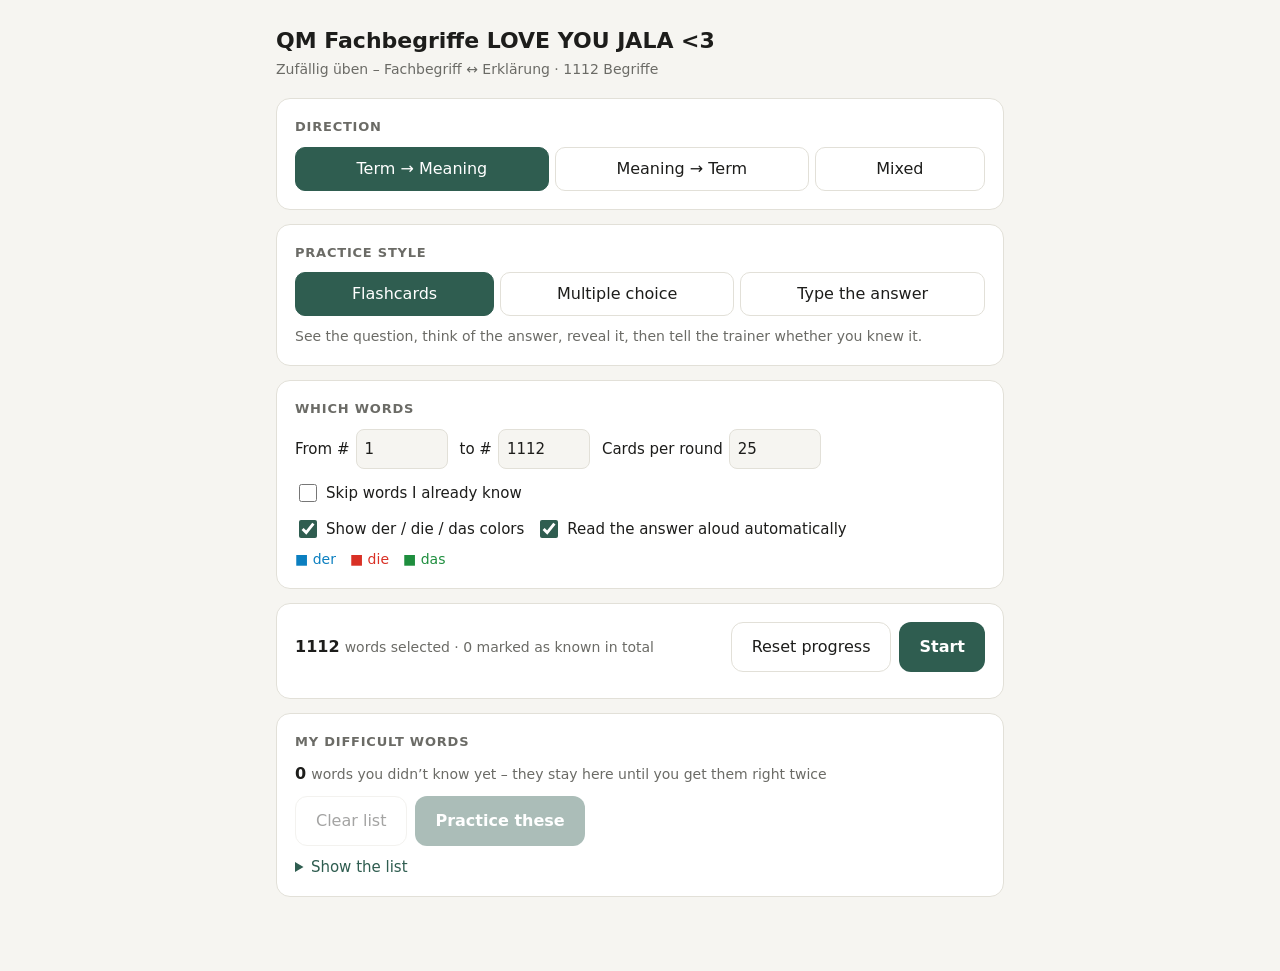
==== commit 4bab809e: "Add files via upload Made some changes" ====
--- a/index.html
+++ b/index.html
@@ -129,7 +129,7 @@
   <div class="panel">
     <h2>My difficult words</h2>
     <div class="top">
-      <div><b id="hardCount">0</b> <span class="meta">words she didn’t know – they stay here until she gets them right twice</span></div>
+      <div><b id="hardCount">0</b> <span class="meta">words you didn’t know yet – they stay here until you get them right twice</span></div>
       <div style="display:flex;gap:8px">
         <button class="btn ghost" id="hardClear">Clear list</button>
         <button class="btn" id="hardBtn">Practice these</button>
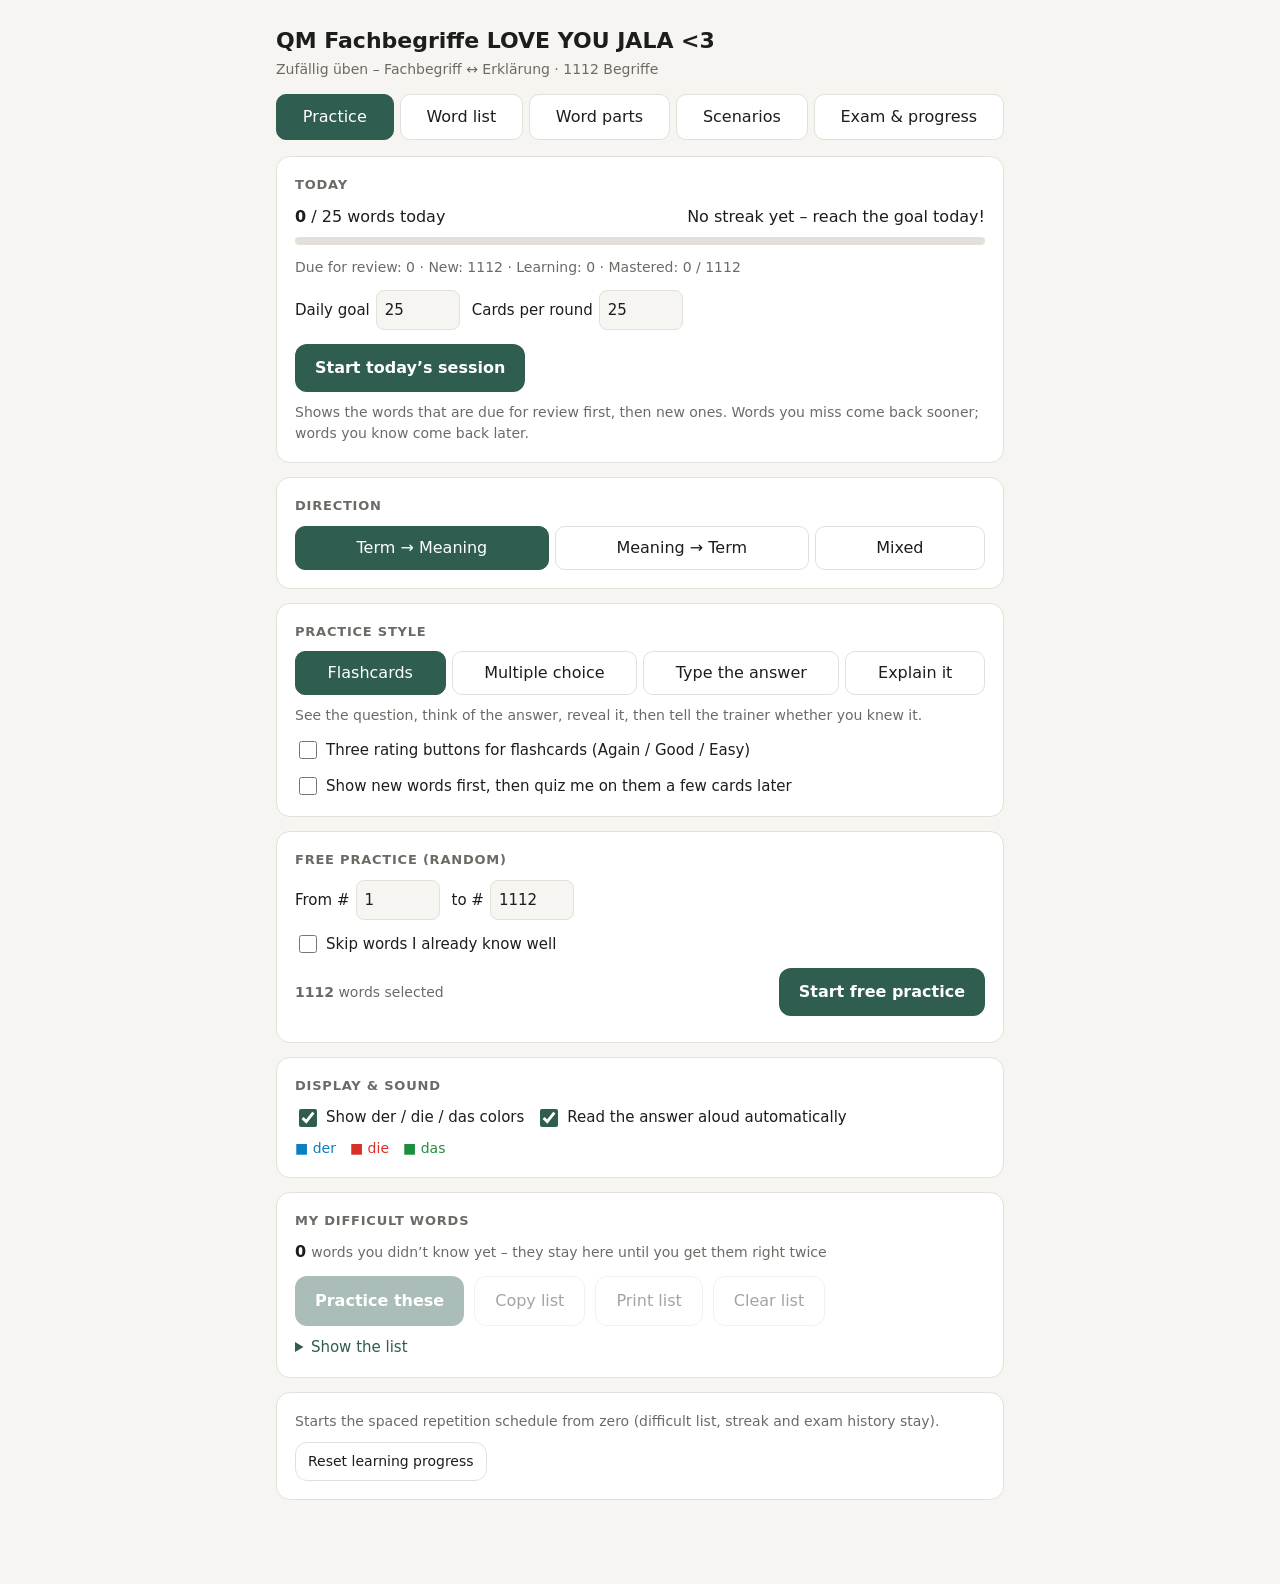
==== commit 32caff39: "Add files via upload Updated functionalities with an home based app and anki style timers" ====
--- a/index.html
+++ b/index.html
@@ -2,8 +2,15 @@
 <html lang="de">
 <head>
 <meta charset="utf-8">
-<meta name="viewport" content="width=device-width, initial-scale=1">
+<meta name="viewport" content="width=device-width, initial-scale=1, viewport-fit=cover">
 <title>QM Fachbegriffe – Übungstrainer</title>
+<link rel="manifest" href="manifest.webmanifest">
+<link rel="apple-touch-icon" href="apple-touch-icon.png">
+<meta name="theme-color" content="#2f5d50">
+<meta name="mobile-web-app-capable" content="yes">
+<meta name="apple-mobile-web-app-capable" content="yes">
+<meta name="apple-mobile-web-app-title" content="QM Trainer">
+<meta name="apple-mobile-web-app-status-bar-style" content="default">
 <style>
 :root{
   --bg:#f6f5f1; --card:#ffffff; --ink:#1d1d1b; --mute:#6b6b66; --line:#e2e0d8;
@@ -16,34 +23,42 @@
 }
 *{box-sizing:border-box}
 body{margin:0;background:var(--bg);color:var(--ink);font:16px/1.5 system-ui,-apple-system,"Segoe UI",Roboto,sans-serif}
-.wrap{max-width:760px;margin:0 auto;padding:20px 16px 60px}
+.wrap{max-width:760px;margin:0 auto;padding:calc(20px + env(safe-area-inset-top)) 16px calc(70px + env(safe-area-inset-bottom))}
 h1{font-size:22px;margin:4px 0 2px}
-.sub{color:var(--mute);margin:0 0 18px;font-size:14px}
+.sub{color:var(--mute);margin:0 0 14px;font-size:14px}
 .panel{background:var(--card);border:1px solid var(--line);border-radius:14px;padding:18px;margin-bottom:14px}
 .panel h2{font-size:13px;letter-spacing:.06em;text-transform:uppercase;color:var(--mute);margin:0 0 10px;font-weight:600}
+.tabs{display:flex;gap:6px;margin:0 0 14px;overflow-x:auto;padding-bottom:2px}
+.tabs button{flex:1 0 auto;border:1px solid var(--line);background:var(--card);color:var(--ink);padding:10px 14px;border-radius:10px;font:inherit;cursor:pointer;white-space:nowrap}
+.tabs button[aria-pressed=true]{background:var(--accent);color:var(--accent-ink);border-color:var(--accent)}
 .seg{display:flex;gap:6px;flex-wrap:wrap}
 .seg button{flex:1 1 auto;border:1px solid var(--line);background:transparent;color:var(--ink);padding:9px 12px;border-radius:10px;font:inherit;cursor:pointer}
 .seg button[aria-pressed=true]{background:var(--accent);color:var(--accent-ink);border-color:var(--accent)}
 .row{display:flex;gap:12px;align-items:center;flex-wrap:wrap;margin-top:12px}
 .row label{display:flex;gap:6px;align-items:center;color:var(--ink);font-size:15px}
-input[type=number]{width:92px;padding:8px;border:1px solid var(--line);border-radius:8px;background:var(--bg);color:var(--ink);font:inherit}
+input[type=number]{width:84px;padding:8px;border:1px solid var(--line);border-radius:8px;background:var(--bg);color:var(--ink);font:inherit}
 input[type=checkbox]{width:18px;height:18px;accent-color:var(--accent)}
 .btn{border:0;background:var(--accent);color:var(--accent-ink);padding:12px 20px;border-radius:12px;font:inherit;font-weight:600;cursor:pointer}
 .btn.ghost{background:transparent;color:var(--ink);border:1px solid var(--line);font-weight:500}
 .btn.ok{background:var(--ok);color:#fff}.btn.bad{background:var(--bad);color:#fff}
 .btn:disabled{opacity:.4;cursor:default}
+.btn.sm{padding:8px 12px;font-size:14px}
 .meta{color:var(--mute);font-size:14px}
 .legend{display:flex;gap:14px;font-size:14px;margin-top:8px}
 .c-d{color:var(--der)}.c-f{color:var(--die)}.c-n{color:var(--das)}
 .nocolor .c-d,.nocolor .c-f,.nocolor .c-n{color:inherit}
-.bar{height:6px;background:var(--line);border-radius:6px;overflow:hidden;margin:6px 0 16px}
-.bar>i{display:block;height:100%;background:var(--accent);width:0}
+.bar{height:8px;background:var(--line);border-radius:8px;overflow:hidden;margin:8px 0 12px}
+.bar>i{display:block;height:100%;background:var(--accent);width:0;transition:width .3s}
+.bar.thin{height:6px;margin:6px 0}
 .top{display:flex;justify-content:space-between;align-items:center;gap:10px;flex-wrap:wrap}
 .q{font-size:26px;line-height:1.35;font-weight:600;margin:6px 0 4px;word-break:break-word}
 .q.long{font-size:20px;font-weight:500}
 .tag{display:inline-block;font-size:12px;padding:2px 9px;border-radius:99px;background:var(--bg);border:1px solid var(--line);color:var(--mute)}
-.ans{margin-top:14px;padding:14px;border-radius:12px;background:var(--bg);border:1px dashed var(--line);font-size:20px;word-break:break-word}
+.ans{margin-top:14px;padding:14px;border-radius:12px;background:var(--bg);border:1px dashed var(--line);font-size:20px;word-break:break-word;display:flex;justify-content:space-between;align-items:center;gap:12px}
 .ans.long{font-size:17px}
+.spk{flex:none;border:1px solid var(--line);background:var(--card);border-radius:10px;font-size:18px;padding:6px 10px;cursor:pointer}
+.spk:hover{border-color:var(--accent)}
+.nosound .spk,.nosound #soundRow{display:none!important}
 .opts{display:grid;gap:8px;margin-top:14px}
 .opt{text-align:left;border:1px solid var(--line);background:var(--card);color:var(--ink);padding:12px 14px;border-radius:12px;font:inherit;cursor:pointer;display:flex;gap:10px}
 .opt b{color:var(--mute);font-weight:600;min-width:1.2em}
@@ -52,24 +67,52 @@
 .opt.wrong{background:var(--badbg);border-color:var(--bad)}
 .opt:disabled{cursor:default;color:var(--ink)}
 textarea,input[type=text]{width:100%;margin-top:14px;padding:12px;border:1px solid var(--line);border-radius:12px;background:var(--bg);color:var(--ink);font:inherit;font-size:18px}
+input.slim{margin:0;font-size:15px;padding:9px 12px;width:auto;flex:1 1 180px}
+.chars{display:flex;gap:6px;margin-top:8px}
+.chars button{border:1px solid var(--line);background:var(--card);color:var(--ink);border-radius:8px;padding:4px 12px;font:inherit;font-size:18px;cursor:pointer}
 .actions{display:flex;gap:10px;margin-top:16px;flex-wrap:wrap}
 .verdict{margin-top:12px;font-weight:600}
 .verdict.ok{color:var(--ok)}.verdict.bad{color:var(--bad)}
+.spell{margin-top:10px;padding:10px 12px;border-radius:10px;background:var(--bg);font-size:18px;font-family:ui-monospace,Menlo,Consolas,monospace;line-height:1.8}
+.spell .meta{display:inline-block;width:5.5em;font-family:system-ui,sans-serif;font-size:13px}
+.dx-bad{color:var(--bad);font-weight:700;text-decoration:underline}
+.dx-miss{color:var(--bad);font-weight:700}
+.dx-fix{background:var(--okbg);color:var(--ok);font-weight:700;border-radius:3px}
 .stats{display:grid;grid-template-columns:repeat(3,1fr);gap:10px;text-align:center;margin:10px 0 14px}
 .stats div{background:var(--bg);border-radius:12px;padding:12px}
 .stats b{display:block;font-size:26px}
 .miss{margin:8px 0 0;padding:0;list-style:none;font-size:15px}
 .miss li{padding:8px 0;border-top:1px solid var(--line)}
-.ans{display:flex;justify-content:space-between;align-items:center;gap:12px}
-.spk{flex:none;border:1px solid var(--line);background:var(--card);border-radius:10px;font-size:18px;padding:6px 10px;cursor:pointer}
-.spk:hover{border-color:var(--accent)}
-.nosound .spk,.nosound #soundRow{display:none!important}
+#hardList li{display:flex;justify-content:space-between;gap:10px;align-items:flex-start}
 .x{flex:none;border:0;background:transparent;color:var(--mute);cursor:pointer;font-size:16px;padding:2px 6px}
 .x:hover{color:var(--bad)}
-#hardList li{display:flex;justify-content:space-between;gap:10px;align-items:flex-start}
 details summary{cursor:pointer;color:var(--accent);margin-top:10px;font-size:15px}
 .hide{display:none!important}
 .kbd{color:var(--mute);font-size:13px;margin-top:12px}
+.chip{display:inline-block;margin:4px 6px 0 0;padding:4px 10px;border-radius:99px;background:var(--bg);border:1px solid var(--line);font-size:14px}
+.chip i{color:var(--mute);font-style:normal}
+.part .pl{font-size:20px}
+.blank{display:inline-block;min-width:5em;border-bottom:2px solid var(--accent);text-align:center;color:var(--accent);font-weight:700}
+.scen-text{font-size:20px;line-height:1.5;margin:8px 0}
+.big{font-size:48px;font-weight:700;line-height:1.1}
+.hist{display:grid;grid-template-columns:5.5em 1fr 5em;gap:8px;align-items:center;font-size:14px;margin:4px 0}
+.mini{height:10px;border-radius:6px;background:var(--line);overflow:hidden}
+.mini>i{display:block;height:100%;background:var(--accent)}
+.btn small{display:block;font-weight:400;opacity:.85;font-size:12px}
+.dot{display:inline-block;width:10px;height:10px;border-radius:50%;margin-right:8px;background:var(--line)}
+.dot.l{background:#e0a21b}.dot.m{background:var(--ok)}.dot.h{background:var(--bad)}
+.wl{display:flex;justify-content:space-between;gap:10px;align-items:center;cursor:pointer}
+.wl-detail{margin:8px 0 2px 18px;padding:10px 12px;border-radius:10px;background:var(--bg)}
+.toast{position:fixed;left:50%;bottom:22px;transform:translateX(-50%);background:var(--ink);color:var(--bg);padding:10px 18px;border-radius:99px;font-size:15px;z-index:50;box-shadow:0 4px 18px rgba(0,0,0,.25)}
+#printArea{display:none}
+@media print{
+  body.printing .wrap>*:not(#printArea){display:none!important}
+  body.printing #printArea{display:block!important;color:#000;background:#fff}
+  body.printing{background:#fff}
+  #printArea table{width:100%;border-collapse:collapse;font-size:12pt}
+  #printArea td{border-bottom:1px solid #bbb;padding:5px 6px;vertical-align:top}
+  #printArea td:first-child{width:38%;font-weight:600}
+}
 </style>
 </head>
 <body>
@@ -79,72 +122,158 @@
   <h1>QM Fachbegriffe LOVE YOU JALA &lt;3</h1>
   <p class="sub">Zufällig üben – Fachbegriff ↔ Erklärung · <span id="totalCount"></span> Begriffe</p>
 
-  <div class="panel">
-    <h2>Direction</h2>
-    <div class="seg" id="segDir">
-      <button data-v="t2d" aria-pressed="true">Term → Meaning</button>
-      <button data-v="d2t" aria-pressed="false">Meaning → Term</button>
-      <button data-v="mix" aria-pressed="false">Mixed</button>
+  <div class="tabs" id="tabs">
+    <button data-tab="practice" aria-pressed="true">Practice</button>
+    <button data-tab="list" aria-pressed="false">Word list</button>
+    <button data-tab="parts" aria-pressed="false">Word parts</button>
+    <button data-tab="scen" aria-pressed="false">Scenarios</button>
+    <button data-tab="exam" aria-pressed="false">Exam &amp; progress</button>
+  </div>
+
+  <!-- ===== PRACTICE ===== -->
+  <section id="tab-practice">
+    <div class="panel">
+      <h2>Today</h2>
+      <div class="top"><div><b id="goalNow">0</b> / <span id="goalTarget">25</span> words today</div><div id="streakTxt"></div></div>
+      <div class="bar"><i id="goalBar"></i></div>
+      <p class="meta" id="srsStats" style="margin:0 0 12px"></p>
+      <div class="row" style="margin:0 0 14px">
+        <label>Daily goal <input type="number" id="goal" min="5" max="500" value="25"></label>
+        <label>Cards per round <input type="number" id="limit" min="5" max="200" value="25"></label>
+      </div>
+      <button class="btn" id="smartBtn">Start today’s session</button>
+      <p class="meta" id="smartNote" style="margin:10px 0 0">Shows the words that are due for review first, then new ones. Words you miss come back sooner; words you know come back later.</p>
     </div>
-  </div>
-
-  <div class="panel">
-    <h2>Practice style</h2>
-    <div class="seg" id="segMode">
-      <button data-v="card" aria-pressed="true">Flashcards</button>
-      <button data-v="mc" aria-pressed="false">Multiple choice</button>
-      <button data-v="type" aria-pressed="false">Type the answer</button>
-    </div>
-    <p class="meta" id="modeHelp" style="margin:10px 0 0"></p>
-  </div>
-
-  <div class="panel">
-    <h2>Which words</h2>
-    <div class="row" style="margin-top:0">
-      <label>From # <input type="number" id="from" min="1" value="1"></label>
-      <label>to # <input type="number" id="to" min="1" value="1"></label>
-      <label>Cards per round <input type="number" id="limit" min="5" value="25"></label>
-    </div>
-    <div class="row">
-      <label><input type="checkbox" id="unmastered"> Skip words I already know</label>
-    </div>
-    <div class="row">
-      <label><input type="checkbox" id="colors" checked> Show der / die / das colors</label>
-      <label id="soundRow"><input type="checkbox" id="sound" checked> Read the answer aloud automatically</label>
-    </div>
-    <div class="legend"><span class="c-d">■ der</span><span class="c-f">■ die</span><span class="c-n">■ das</span></div>
-  </div>
-
-  <div class="panel">
-    <div class="top">
-      <div><b id="selCount">0</b> <span class="meta">words selected · <span id="knownCount">0</span> marked as known in total</span></div>
-      <div style="display:flex;gap:8px">
-        <button class="btn ghost" id="resetBtn">Reset progress</button>
-        <button class="btn" id="startBtn">Start</button>
+
+    <div class="panel">
+      <h2>Direction</h2>
+      <div class="seg" id="segDir">
+        <button data-v="t2d" aria-pressed="true">Term → Meaning</button>
+        <button data-v="d2t" aria-pressed="false">Meaning → Term</button>
+        <button data-v="mix" aria-pressed="false">Mixed</button>
       </div>
     </div>
-    <p class="meta" id="resetNote" style="margin:8px 0 0"></p>
-  </div>
-
-  <div class="panel">
-    <h2>My difficult words</h2>
-    <div class="top">
-      <div><b id="hardCount">0</b> <span class="meta">words you didn’t know yet – they stay here until you get them right twice</span></div>
-      <div style="display:flex;gap:8px">
+
+    <div class="panel">
+      <h2>Practice style</h2>
+      <div class="seg" id="segMode">
+        <button data-v="card" aria-pressed="true">Flashcards</button>
+        <button data-v="mc" aria-pressed="false">Multiple choice</button>
+        <button data-v="type" aria-pressed="false">Type the answer</button>
+        <button data-v="explain" aria-pressed="false">Explain it</button>
+      </div>
+      <p class="meta" id="modeHelp" style="margin:10px 0 0"></p>
+      <div class="row"><label><input type="checkbox" id="rate3"> Three rating buttons for flashcards (Again / Good / Easy)</label></div>
+      <div class="row"><label><input type="checkbox" id="intro"> Show new words first, then quiz me on them a few cards later</label></div>
+    </div>
+
+    <div class="panel">
+      <h2>Free practice (random)</h2>
+      <div class="row" style="margin-top:0">
+        <label>From # <input type="number" id="from" min="1" value="1"></label>
+        <label>to # <input type="number" id="to" min="1" value="1"></label>
+      </div>
+      <div class="row">
+        <label><input type="checkbox" id="unmastered"> Skip words I already know well</label>
+      </div>
+      <div class="row" style="justify-content:space-between">
+        <span class="meta"><b id="selCount">0</b> words selected</span>
+        <button class="btn" id="startBtn">Start free practice</button>
+      </div>
+      <p class="meta" id="resetNote" style="margin:8px 0 0"></p>
+    </div>
+
+    <div class="panel">
+      <h2>Display &amp; sound</h2>
+      <div class="row" style="margin-top:0">
+        <label><input type="checkbox" id="colors" checked> Show der / die / das colors</label>
+        <label id="soundRow"><input type="checkbox" id="sound" checked> Read the answer aloud automatically</label>
+      </div>
+      <div class="legend"><span class="c-d">■ der</span><span class="c-f">■ die</span><span class="c-n">■ das</span></div>
+    </div>
+
+    <div class="panel">
+      <h2>My difficult words</h2>
+      <div class="top">
+        <div><b id="hardCount">0</b> <span class="meta">words you didn’t know yet – they stay here until you get them right twice</span></div>
+      </div>
+      <div class="actions" style="margin-top:12px">
+        <button class="btn" id="hardBtn">Practice these</button>
+        <button class="btn ghost" id="hardCopy">Copy list</button>
+        <button class="btn ghost" id="hardPrint">Print list</button>
         <button class="btn ghost" id="hardClear">Clear list</button>
-        <button class="btn" id="hardBtn">Practice these</button>
+      </div>
+      <details><summary>Show the list</summary><ul class="miss" id="hardList"></ul></details>
+    </div>
+
+    <div class="panel">
+      <div class="top"><span class="meta">Starts the spaced repetition schedule from zero (difficult list, streak and exam history stay).</span>
+      <button class="btn ghost sm" id="resetBtn">Reset learning progress</button></div>
+    </div>
+  </section>
+
+  <!-- ===== WORD LIST ===== -->
+  <section id="tab-list" class="hide">
+    <div class="panel">
+      <input type="text" id="wlSearch" placeholder="Search a term or its meaning…" style="margin-top:0" autocomplete="off">
+      <div class="row"><label>Show <select id="wlRange"></select></label><span class="meta" id="wlCount"></span></div>
+      <p class="meta" style="margin:8px 0 0"><span class="dot"></span>new <span class="dot l" style="margin-left:8px"></span>learning <span class="dot m" style="margin-left:8px"></span>mastered <span class="dot h" style="margin-left:8px"></span>difficult</p>
+      <ul class="miss" id="wlList"></ul>
+    </div>
+  </section>
+
+  <!-- ===== WORD PARTS ===== -->
+  <section id="tab-parts" class="hide">
+    <div class="panel">
+      <h2>Word parts</h2>
+      <p class="meta" style="margin:0 0 12px">Many terms are built from the same pieces (-ektomie, -itis, hämo-…). Learn these and hundreds of words become easier. The examples come from your own list.</p>
+      <div class="row" style="margin-top:0">
+        <input type="text" id="partSearch" class="slim" placeholder="Filter, e.g. Niere, itis, blood…">
+        <button class="btn" id="partQuizBtn">Quiz me (10)</button>
       </div>
     </div>
-    <details><summary>Show the list</summary><ul class="miss" id="hardList"></ul></details>
-  </div>
+    <div class="panel hide" id="partQuiz"></div>
+    <div id="partList"></div>
+  </section>
+
+  <!-- ===== SCENARIOS ===== -->
+  <section id="tab-scen" class="hide">
+    <div class="panel" id="scenPanel"></div>
+  </section>
+
+  <!-- ===== EXAM & PROGRESS ===== -->
+  <section id="tab-exam" class="hide">
+    <div class="panel">
+      <h2>Exam</h2>
+      <p class="meta" style="margin:0 0 12px">No hints, no repeats and no feedback until the end – then a score. Wrong words go to your difficult list. Exams don’t change the review schedule.</p>
+      <div class="row" style="margin-top:0">
+        <label>Questions <input type="number" id="exN" min="5" max="200" value="50"></label>
+        <label>From # <input type="number" id="exFrom" min="1" value="1"></label>
+        <label>to # <input type="number" id="exTo" min="1" value="1"></label>
+      </div>
+      <div class="row"><span class="meta" style="min-width:5em">Format</span>
+        <div class="seg" id="segExFmt" style="flex:1"><button data-v="mc" aria-pressed="true">Multiple choice</button><button data-v="type" aria-pressed="false">Typing</button></div></div>
+      <div class="row"><span class="meta" style="min-width:5em">Direction</span>
+        <div class="seg" id="segExDir" style="flex:1"><button data-v="t2d" aria-pressed="false">Term → Meaning</button><button data-v="d2t" aria-pressed="false">Meaning → Term</button><button data-v="mix" aria-pressed="true">Mixed</button></div></div>
+      <div class="actions"><button class="btn" id="examBtn">Start exam</button></div>
+    </div>
+    <div class="panel"><h2>Exam history</h2><div id="examHist" class="meta">No exams yet.</div></div>
+    <div class="panel"><h2>Progress by section</h2><div id="sections"></div></div>
+    <div class="panel">
+      <h2>Share my progress</h2>
+      <pre id="progPre" class="meta" style="white-space:pre-wrap;margin:0 0 12px;font-family:inherit"></pre>
+      <button class="btn" id="copyProg">Copy my progress</button>
+    </div>
+  </section>
 </div>
 
+<!-- ===== QUIZ ===== -->
 <div id="quiz" class="hide">
   <div class="top">
     <button class="btn ghost" id="quitBtn">← Back</button>
     <span class="meta"><span id="progressTxt"></span> · <span id="timerTxt">⏱ 0:00</span></span>
   </div>
-  <div class="bar"><i id="barFill"></i></div>
+  <div class="bar thin"><i id="barFill"></i></div>
   <div class="panel" id="qcard">
     <span class="tag" id="qtag"></span>
     <div class="q" id="qtext"></div>
@@ -153,6 +282,7 @@
   <p class="kbd" id="kbd"></p>
 </div>
 
+<!-- ===== ROUND DONE ===== -->
 <div id="done" class="hide">
   <h1>Round finished 🎉</h1>
   <div class="stats">
@@ -165,10 +295,7 @@
     <div><b id="sAvg">0s</b><span class="meta">average per card</span></div>
     <div><b id="sSlowest">0s</b><span class="meta">slowest card</span></div>
   </div>
-  <div class="panel hide" id="slowPanel">
-    <h2>Took the longest</h2>
-    <ul class="miss" id="slowList"></ul>
-  </div>
+  <div class="panel hide" id="slowPanel"><h2>Took the longest</h2><ul class="miss" id="slowList"></ul></div>
   <div class="panel" id="missPanel">
     <h2>Words to review <span class="meta" style="text-transform:none;letter-spacing:0">· saved to “My difficult words”</span></h2>
     <ul class="miss" id="missList"></ul>
@@ -180,96 +307,42 @@
   </div>
 </div>
 
+<!-- ===== EXAM DONE ===== -->
+<div id="examDone" class="hide">
+  <h1>Exam finished</h1>
+  <div class="panel" style="text-align:center">
+    <div class="big" id="exScore">0/0</div>
+    <div id="exPct" style="font-size:20px;margin-top:4px"></div>
+    <div class="meta" id="exMeta" style="margin-top:6px"></div>
+  </div>
+  <div class="panel" id="exWrongPanel"><h2>Mistakes</h2><ul class="miss" id="exWrong"></ul></div>
+  <div class="actions">
+    <button class="btn" id="exAgain">New exam</button>
+    <button class="btn ghost" id="exBack">Back</button>
+  </div>
+</div>
+
+<div id="printArea"></div>
+<div id="toast" class="toast hide"></div>
 </div>
 
 <script>
 const DATA = [{"id":1,"t":[["Abdomen ","n"],["/ ",null],["Venter","d"]],"d":[["Bauch","d"]]},{"id":2,"t":[["abdominal",null]],"d":[["zum ",null],["Unterleib ","d"],["gehörig, den Bauch betreffend",null]]},{"id":3,"t":[["abducent",null]],"d":[["wegführend",null]]},{"id":4,"t":[["Abrasio ","f"],["uteri",null]],"d":[["Kürettage","f"],[", Ausschabung der Gebärmutterschleimhaut",null]]},{"id":5,"t":[["Absorption, Resorption",null]],"d":[["Nährstoffaufnahme",null]]},{"id":6,"t":[["Abszess","d"]],"d":[["abgekapselte Eiteransammlung",null]]},{"id":7,"t":[["Abusus","d"]],"d":[["Missbrauch","d"]]},{"id":8,"t":[["Achalasie",null]],"d":[["Funktionsstörung der glatten ",null],["Muskulatur ","f"],["von Hohlorganen (Erschlaffung)",null]]},{"id":9,"t":[["Adduktion",null]],"d":[["Heranführen einer Extremität zur Körpermitte",null]]},{"id":10,"t":[["Adenektomie",null]],"d":[["Entfernung des ",null],["Adenoid","n"]]},{"id":11,"t":[["Adenom","n"]],"d":[["Drüsen",null],["geschwulst","f"]]},{"id":12,"t":[["Adenotomie",null]],"d":[["Operative Entfernung von ",null],["Rachenmandel","f"],["n",null]]},{"id":13,"t":[["Adenotonsillektomie",null]],"d":[["Rachenmandel- und Gaumenmandelentfernung",null]]},{"id":14,"t":[["adipös",null]],"d":[["fettsüchtig, fettleibig, übergewichtig",null]]},{"id":15,"t":[["Adipositas, Adiposität","f"]],"d":[["Fettsucht / Fettleibigkeit","f"]]},{"id":16,"t":[["adjuvant",null]],"d":[["unterstützend",null]]},{"id":17,"t":[["Adnektomie",null]],"d":[["Operative Entfernung von ",null],["Eileiter ","d"],["und ",null],["Eierstock","d"]]},{"id":18,"t":[["Adnexitis",null]],"d":[["Entzündung der Eierstöcke und Eileiter",null]]},{"id":19,"t":[["afferent, afferens",null]],"d":[["hinführend, zuführend, heranführend",null]]},{"id":20,"t":[["Agammaglobulinämie",null]],"d":[["angeborenes oder erworbenes Fehlen von Gammaglobulin im ",null],["Blutserum","n"],[".",null]]},{"id":21,"t":[["agastrisch",null]],"d":[["ohne ",null],["Magen","d"]]},{"id":22,"t":[["Agglutination",null]],"d":[["Verklumpung/ Zusammenballung",null]]},{"id":23,"t":[["Agonie",null]],"d":[["Todeskrampf","d"]]},{"id":24,"t":[["Akromegalie",null]],"d":[["Vergrößerung der Körperendteile",null]]},{"id":25,"t":[["Akromioklavikulargelenk",null]],"d":[["Schultereck",null],["gelenk","n"]]},{"id":26,"t":[["Akromion","n"]],"d":[["Schulterhöhe",null]]},{"id":27,"t":[["Akzidentiell",null]],"d":[["Zufällig",null]]},{"id":28,"t":[["Algie / Dynie",null]],"d":[["Schmerzhaft",null]]},{"id":29,"t":[["Allergie",null]],"d":[["Überempfindlichkeit",null]]},{"id":30,"t":[["allergische ",null],["Rhinitis","f"],[", ",null],["Pollinose","f"]],"d":[["Heuschnupfen","d"]]},{"id":31,"t":[["Alopezie",null]],"d":[["Haarausfall","d"],[", Haarlosigkeit",null]]},{"id":32,"t":[["Alveole","f"]],"d":[["Lungenbläschen","n"]]},{"id":33,"t":[["Alzheimer","d"]],"d":[["Demenz","f"]]},{"id":34,"t":[["Amaurose","f"]],"d":[["Vollständige Blindheit",null]]},{"id":35,"t":[["Amaurosis ","f"],["fugax",null]],"d":[["Vorübergehende Blindheit",null]]},{"id":36,"t":[["Amblyopie",null]],"d":[["Schwachsichtigkeit",null]]},{"id":37,"t":[["Ametropie",null]],"d":[["Fehlsichtigkeit",null]]},{"id":38,"t":[["Amnesie",null]],"d":[["Gedächtnisverlust","d"]]},{"id":39,"t":[["Amnion","n"]],"d":[["Fruchtblase","f"]]},{"id":40,"t":[["Amnioskopie",null]],"d":[["Fruchtwasserspiegelung",null]]},{"id":41,"t":[["Amniozentese",null]],"d":[["Fruchtwasserpunktion",null]]},{"id":42,"t":[["Amputation",null]],"d":[["Abtrennung",null]]},{"id":43,"t":[["Amyotrophie, Muskelatrophie, Myatrophie",null]],"d":[["Muskelschwund","d"]]},{"id":44,"t":[["Anakusis",null]],"d":[["Hörverlust","d"],[", Gehörlosigkeit, Taubheit",null]]},{"id":45,"t":[["Analgetikum","n"]],"d":[["Schmerzmittel","n"]]},{"id":46,"t":[["Anämie",null]],"d":[["Blutarmut ","f"],["/ ",null],["Blutmangel","d"]]},{"id":47,"t":[["Anamnese",null]],"d":[["Vorgeschichte von Patienten, Krankengeschichte",null]]},{"id":48,"t":[["Anaphylaktischer ",null],["Schock ","d"],[", allergischer ",null],["Schock","d"]],"d":[["schweres allergisches ",null],["Kreislaufversagen","n"]]},{"id":49,"t":[["Anästhesie",null]],"d":[["Narkose ","f"],[", Betäubung",null]]},{"id":50,"t":[["Anästhesist",null]],"d":[["Narkosearzt","d"]]},{"id":51,"t":[["Aneurysma","n"]],"d":[["arterielle Aussackung",null]]},{"id":52,"t":[["Angina ","f"],["pectoris",null]],"d":[["Brustenge","f"]]},{"id":53,"t":[["Angiographie",null]],"d":[["bildliche, radiologische ",null],["Gefäß","n"],["darstellung",null]]},{"id":54,"t":[["Angiologe",null]],"d":[["Gefäßarzt",null]]},{"id":55,"t":[["Angiologie",null]],"d":[["Fachgebiet ","n"],["für Gefäßerkrankungen",null]]},{"id":56,"t":[["angiologisch",null]],"d":[["die Blutgefäßlehre betreffend",null]]},{"id":57,"t":[["Anhidrose / Hypohidrose / Hyperhidrose",null]],"d":[["fehlende / verminderte / vermehrte Schweißbildung, Schweißausbruch",null]]},{"id":58,"t":[["Ankylose",null]],"d":[["Vollständige Gelenkversteifung",null]]},{"id":59,"t":[["Anomalie",null]],"d":[["Unregelmäßigkeit, Abnormität",null]]},{"id":60,"t":[["Anorexia ","f"],["nervosa",null]],"d":[["Magersucht","f"]]},{"id":61,"t":[["Anorexie","f"],[", ",null],["Inappetenz","f"]],"d":[["Appetitverlust","d"],[", Appetitlosigkeit",null]]},{"id":62,"t":[["Anosmie",null]],"d":[["Geruchsminderung",null]]},{"id":63,"t":[["Antazidum","n"],["( Antazida )",null]],"d":[["Magensäuremittel","n"]]},{"id":64,"t":[["Antebrachium",null]],"d":[["Unterarm",null]]},{"id":65,"t":[["Anterior",null]],"d":[["vorne / zur Vorderseite hin gelegen, vordere",null]]},{"id":66,"t":[["Antibiotikum(Antibiotika)",null]],"d":[["Mittel ","n"],["gegen Krankheitserreger",null]]},{"id":67,"t":[["Antidot ","n"],[", ",null],["Antitoxin","n"]],"d":[["Gegenmittel","n"],[", ",null],["Gegengift","n"]]},{"id":68,"t":[["Antiemetika",null]],"d":[["Mittel gegen Übelkeit und Erbrechen",null]]},{"id":69,"t":[["Antikoagulans ","n"],[", ",null],["Antikoagulantium","n"],[", Antithrombotikum, Heparin",null]],"d":[["gerinnungshemmendes Mittel, Blutverdünner",null]]},{"id":70,"t":[["Antikoagulation",null]],"d":[["Blutverdünnung, Gerinnungshemmung",null]]},{"id":71,"t":[["Antiphlogistikum",null]],"d":[["entzündungshemmendes Mittel",null]]},{"id":72,"t":[["Antipyretika",null]],"d":[["fiebersenkendes Mittel",null]]},{"id":73,"t":[["Antitussiva",null]],"d":[["Hustenstiller ","d"],[", ",null],["Hustenmittel","n"]]},{"id":74,"t":[["Aorta","f"]],"d":[["Hauptschlagader","f"]]},{"id":75,"t":[["Aortenaneurysma","n"]],"d":[["sackförmige Erweiterung der ",null],["Hauptschlagader ","f"],["/ Aussackung der Hauptschlagader",null]]},{"id":76,"t":[["Aphasie",null]],"d":[["Sprachstörung / ",null],["sprachverlust","d"]]},{"id":77,"t":[["Apnoe",null]],"d":[["Atemstillstand","d"]]},{"id":78,"t":[["Apoplex ","d"],["(ie), ",null],["Insult","d"],[", Stroke",null]],"d":[["Schlaganfall","d"]]},{"id":79,"t":[["Appendektomie",null]],"d":[["Wurmfortsatzentfernung",null]]},{"id":80,"t":[["Appendix ","d"],["(vermiformis)",null]],"d":[["Wurmfortsatz ","d"],["des ",null],["Blinddarm","d"],["s",null]]},{"id":81,"t":[["Appendizitis",null]],"d":[["Wurmfortsatzentzündung, Blinddarmentzündung",null]]},{"id":82,"t":[["Apraxie",null]],"d":[["Untätigkeit, Unfähigkeit, bestimmte Handlungen/ Bewegungen durchzuführen",null]]},{"id":83,"t":[["Arcus","d"]],"d":[["Bogen","d"]]},{"id":84,"t":[["Arcus zygomaticus",null]],"d":[["Jochbogen","d"]]},{"id":85,"t":[["Arrhythmie",null]],"d":[["Herzrhythmusstörung",null]]},{"id":86,"t":[["Arteria Carotis",null]],"d":[["Halsschlagader","f"]]},{"id":87,"t":[["Arteria cerebri",null]],"d":[["Hirnschlagader","f"]]},{"id":88,"t":[["Arteria coronaria",null]],"d":[["Herzkranzschlagader, Herzkranzarterie","f"]]},{"id":89,"t":[["Arteria femoralis, Femoralarterie",null]],"d":[["Oberschenkelschlagader","f"]]},{"id":90,"t":[["Arteria pulmonalis",null]],"d":[["Lungenschlagader","f"]]},{"id":91,"t":[["Arterie","f"]],"d":[["Schlagader","f"]]},{"id":92,"t":[["Arteriosklerose, Atherosklerose","f"]],"d":[["Arterienverkalkung, Gefäßverkalkung, Schlagaderverkalkung",null]]},{"id":93,"t":[["Arthralgie",null]],"d":[["Gelenkschmerzen",null]]},{"id":94,"t":[["Arthritis ","f"],["urica",null]],"d":[["Gicht","f"]]},{"id":95,"t":[["Arthrose",null]],"d":[["degenerative Gelenkerkrankung, Gelenkverschleiß",null]]},{"id":96,"t":[["Arthroskopie",null]],"d":[["Gelenkspiegelung",null]]},{"id":97,"t":[["Articulatio acromioclavicularis",null]],"d":[["Schultereck",null],["gelenk","n"]]},{"id":98,"t":[["Articulatio cubiti",null]],"d":[["Ellenbogengelenk","n"]]},{"id":99,"t":[["Articulatio humeroscapularis",null]],"d":[["Schultergelenk","n"]]},{"id":100,"t":[["Articulatio manus, Articulatio carpi",null]],"d":[["Handgelenk","n"]]},{"id":101,"t":[["Articulatio sacroiliaca",null]],"d":[["Sakroiliakalgelenk/ Kreuzdarmbeingelenk","n"]]},{"id":102,"t":[["Articulatio talocruralis",null]],"d":[["oberes ",null],["Sprunggelenk","n"]]},{"id":103,"t":[["Articulatio talotarsalis",null]],"d":[["unteres ",null],["Sprunggelenk","n"]]},{"id":104,"t":[["Aspiration",null]],"d":[["verschlucken",null]]},{"id":105,"t":[["Asystolie","f"]],"d":[["Herzstillstand","d"]]},{"id":106,"t":[["aszendent",null]],"d":[["aufsteigend",null]]},{"id":107,"t":[["aszendierend",null]],"d":[["aufsteigend",null]]},{"id":108,"t":[["Aszites","d"]],"d":[["Bauchwassersucht","f"],[", der Wasserbauch, Flüssigkeitsansammlung im Bauch",null]]},{"id":109,"t":[["Atlas","d"]],"d":[["1.",null],["Halswirbel ","d"],["/ ",null],["Träger","d"]]},{"id":110,"t":[["Atrepsie",null]],"d":[["Gedeihstörung",null]]},{"id":111,"t":[["Atrium","n"]],"d":[["Vorhof","d"]]},{"id":112,"t":[["Atrium fibrillation",null]],"d":[["Vorhofflimmern",null]]},{"id":113,"t":[["atrophieren / atrophiert / atrophisch",null]],"d":[["schrumpfen / geschrumpft / schwindend",null]]},{"id":114,"t":[["Auris ","f"],["media",null]],"d":[["Mittelohr","n"]]},{"id":115,"t":[["Auskultation",null]],"d":[["Abhören",null]]},{"id":116,"t":[["Außenrotation, Rotation externus",null]],"d":[["Auswärtsdrehung",null]]},{"id":117,"t":[["Axilla","f"]],"d":[["Achsel ","f"],["/ Achselhöhle",null]]},{"id":118,"t":[["axillär",null]],"d":[["die Achselhöhle betreffend",null]]},{"id":119,"t":[["Axis","d"]],"d":[["2. ",null],["Halswirbel ","d"],["/ ",null],["Dreher","d"]]},{"id":120,"t":[["Balanitis",null]],"d":[["Eichelentzündung",null]]},{"id":121,"t":[["Basaliom","n"]],"d":[["Basalzellkarzinom","n"],["/ ",null],["Basalzellenkrebs","d"]]},{"id":122,"t":[["Basis ","f"],["cranii",null]],"d":[["Schädelbasis","f"]]},{"id":123,"t":[["Befund","d"]],"d":[["das Ergebnis medizinischer Untersuchungen",null]]},{"id":124,"t":[["benigne",null]],"d":[["gutartig",null]]},{"id":125,"t":[["benigne Prostatahyperplasie (BPH)",null]],"d":[["gutartige Vorsteherdrüsenvergrößerung /gutartige Prostatavergrößerung",null]]},{"id":126,"t":[["benigner / maligner ",null],["Tumor","d"]],"d":[["gutartige / bösartige Geschwulst",null]]},{"id":127,"t":[["Benommenheit",null]],"d":[["reduzierte Wachheit",null]]},{"id":128,"t":[["biliär",null]],"d":[["gallig,die Galle betreffend",null]]},{"id":129,"t":[["Biopsie",null]],"d":[["Gewebeentnahme zum Untersuchungs",null],["zweck","d"]]},{"id":130,"t":[["Bluttransfusion",null]],"d":[["Blutübertragung",null]]},{"id":131,"t":[["Borborygmus",null]],"d":[["Bauchknurren",null]]},{"id":132,"t":[["Bougieren",null]],"d":[["Aufdehnen",null]]},{"id":133,"t":[["brachial",null]],"d":[["Den ",null],["Oberarm ","d"],["bezogen",null]]},{"id":134,"t":[["Brachialgie",null]],"d":[["Armschmerzen",null]]},{"id":135,"t":[["Brachium","n"]],"d":[["Oberarm","d"]]},{"id":136,"t":[["Bradykardie",null]],"d":[["verlangsamter ",null],["Herzschlag","d"]]},{"id":137,"t":[["Bradypnoe",null]],"d":[["verlangsamte ",null],["Atemfrequenz","f"]]},{"id":138,"t":[["brevis",null]],"d":[["kurz",null]]},{"id":139,"t":[["bronchial",null]],"d":[["zu ",null],["Bronchie","f"],["n /Luftröhrenästen gehörig",null]]},{"id":140,"t":[["Bronchialkarzinom",null]],"d":[["bösartige Geschwulst der Luftröhrenäste",null]]},{"id":141,"t":[["Bronchitis",null]],"d":[["Atemweg","d"],["sentzündung",null]]},{"id":142,"t":[["Bronchokonstriktion",null]],"d":[["Atemwegsverengung, Verengung der Bronchien",null]]},{"id":143,"t":[["Bronchoskopie",null]],"d":[["Atemwegsspiegelung, Spiegelung der Luftröhrenäste",null]]},{"id":144,"t":[["Bronchospasmus, Bronchialspasmus",null]],"d":[["Atemwegsverkrampfung, krampfartige Verengung der Luftröhrenäste",null]]},{"id":145,"t":[["Brucella",null]],"d":[["stäbchenförmiges, grammnegatives ",null],["Bakterium","n"]]},{"id":146,"t":[["Bucca / Regio buccalis",null]],"d":[["Wange / Wangenregion",null]]},{"id":147,"t":[["Bukkal",null]],"d":[["zur Backe gehörend",null]]},{"id":148,"t":[["Bulbus ","d"],["oculi",null]],"d":[["Augapfel","d"]]},{"id":149,"t":[["Bursitis",null]],"d":[["Schleimbeutelentzündung",null]]},{"id":150,"t":[["Bypass",null]],"d":[["künstlich angelegte Umgehung eines Blutgefäßabschnittes",null]]},{"id":151,"t":[["Caecum, ",null],["Zäkum","n"]],"d":[["Blinddarm","d"]]},{"id":152,"t":[["Calcaneus","d"]],"d":[["Fersenbein","n"]]},{"id":153,"t":[["Calor ","d"],[" / ",null],["Rubor ","d"],["/ ",null],["Dolor ","d"],["/ ",null],["Pallor","d"]],"d":[["Wärme, Überwärmung / Rötung / ",null],["Schmerz ","d"],["/ Blässe",null]]},{"id":154,"t":[["Canalis ","d"],["inguinalis",null]],"d":[["Leistenkanal","d"]]},{"id":155,"t":[["Canalis ","d"],["vertebralis",null]],"d":[["Rückenmarkskanal, Wirbelkanal",null]]},{"id":156,"t":[["Caput ","n"],[",Cephalon",null]],"d":[["Kopf","d"]]},{"id":157,"t":[["Caput femoris",null]],"d":[["Oberschenkelknochenkopf",null]]},{"id":158,"t":[["Caput Humeri",null]],"d":[["Oberarmkopf",null]]},{"id":159,"t":[["Caput tibialis",null]],"d":[["Schienbeinkopf",null]]},{"id":160,"t":[["Carotis sklerosis",null]],"d":[["Halsschlagaderverhärtung /Halsschlagaderverkalkung",null]]},{"id":161,"t":[["Cartilago","f"]],"d":[["Knorpel","d"]]},{"id":162,"t":[["Casus ","d"],[", ",null],["Kasuistik","f"]],"d":[["Fallbeschreibung, ",null],["Fallbericht","d"]]},{"id":163,"t":[["Cavitas glenoidalis",null]],"d":[["Schultergelenkpfanne","f"]]},{"id":164,"t":[["Cavum","n"]],"d":[["Höhle","f"]]},{"id":165,"t":[["Cavum ","n"],["tympani",null]],"d":[["Paukenhöhle",null]]},{"id":166,"t":[["CEA",null]],"d":[["Carcinoembryonales Antigen",null]]},{"id":167,"t":[["Cephalgie",null]],"d":[["Kopfschmerzen",null]]},{"id":168,"t":[["Cerebellum","n"]],"d":[["Kleinhirn","n"]]},{"id":169,"t":[["cerebral, zerebral",null]],"d":[["Das Gehirn betreffend",null]]},{"id":170,"t":[["Cerebrum","n"]],"d":[["Gehirn ","n"],["/ ",null],["Großhirn","n"]]},{"id":171,"t":[["Cervix uteri",null]],"d":[["Gebärmutterhals","d"]]},{"id":172,"t":[["Cheilos / ",null],["Labium","n"]],"d":[["Lippe","f"]]},{"id":173,"t":[["Chirotherapie",null]],"d":[["Manuelle Therapie / Manuelle Medizin",null]]},{"id":174,"t":[["Cholangitis",null]],"d":[["Gallengangentzündung",null]]},{"id":175,"t":[["Cholelithiasis","f"]],"d":[["Gallensteinleiden","n"]]},{"id":176,"t":[["Cholestase","f"]],"d":[["Gallestauung","f"]]},{"id":177,"t":[["Cholesteatom","n"]],"d":[["Perlgeschwulst ","f"],["/ Zwiebelgeschwulst",null]]},{"id":178,"t":[["Cholezystektomie",null]],"d":[["Gallenblasenentfernung",null]]},{"id":179,"t":[["Cholezystitis",null]],"d":[["Gallenblasenentzündung",null]]},{"id":180,"t":[["Cholezystolithiasis",null]],"d":[["Gallenblasensteinleiden",null]]},{"id":181,"t":[["Chondritis","f"]],"d":[["Knorpelentzündung",null]]},{"id":182,"t":[["Chronische Rhinitis","f"]],"d":[["andauernde Nasenschleimhautentzündung",null]]},{"id":183,"t":[["Chronische Rhinosinusitis",null]],"d":[["andauernde Nasennebenhöhlenentzündung",null]]},{"id":184,"t":[["Claudicatio",null]],"d":[["Hinken",null]]},{"id":185,"t":[["Claudicatio intermittens",null]],"d":[["Schaufensterkrankheit",null]]},{"id":186,"t":[["Clavicula","f"]],"d":[["Schlüsselbein","n"]]},{"id":187,"t":[["Cochlea","f"]],"d":[["Hörschnecke","f"]]},{"id":188,"t":[["Colliculus ","d"],["seminalis",null]],"d":[["Samenhügel","d"]]},{"id":189,"t":[["Collum ","n"],["(ossis) femoris",null]],"d":[["Oberschenkelhalsknochen","d"]]},{"id":190,"t":[["Colon ","n"],["irritabile, Colitis spastica",null]],"d":[["Reizdarmsyndrom","n"]]},{"id":191,"t":[["Colon","n"],[", ",null],["Intestinum ","n"],["crassum",null]],"d":[["Dickdarm","d"],[", ",null],["Grimmdarm","d"]]},{"id":192,"t":[["Columna ","f"],["vertebralis",null]],"d":[["Wirbelsäule","f"]]},{"id":193,"t":[["Coma ","n"],["vigile",null]],"d":[["Wachkoma","n"]]},{"id":194,"t":[["Commotio cerebri",null]],"d":[["Gehirnerschütterung",null]]},{"id":195,"t":[["Concha ","f"],["nasalis, Conchae nasals",null]],"d":[["Nasenmuschel","f"],[", Nasenmuscheln",null]]},{"id":196,"t":[["Condylom","n"],["a acuminatum",null]],"d":[["Feigwarze","f"],["n",null]]},{"id":197,"t":[["Contusio, Kontusion",null]],"d":[["Prellung, Quetschung, blauer ",null],["Fleck","d"]]},{"id":198,"t":[["Cor ","n"],["/ Kardio",null]],"d":[["Herz","n"]]},{"id":199,"t":[["Cornea","f"]],"d":[["Hornhaut","f"]]},{"id":200,"t":[["Corpus ","n"],["luteum",null]],"d":[["Gelbkörper","d"]]},{"id":1112,"t":[["Cortex cerebri/ Cortex",null]],"d":[["Großhirnrinde / Rinde",null]]},{"id":201,"t":[["Crista ","f"],["iliaca",null]],"d":[["Darmbeinkamm","d"]]},{"id":202,"t":[["Crus","d"]],"d":[["Unterschenkel ","d"],[", ",null],["Schenkel ","d"],[", ",null],["Bein","n"]]},{"id":203,"t":[["Crusta",null]],"d":[["Kruste, ",null],["Schorf","d"],[", ",null],["Borke","f"]]},{"id":204,"t":[["Cubitus","d"]],"d":[["Ellenbogen","d"]]},{"id":205,"t":[["CVI",null]],"d":[["Chronische venöse Insuffizienz",null]]},{"id":206,"t":[["Defäkation",null]],"d":[["Darmentleerung, Stuhlgang, Stuhlausscheidung",null]]},{"id":207,"t":[["Deformation",null]],"d":[["Fehlbildung, Missbildung",null]]},{"id":208,"t":[["Dehydration, ",null],["Exsikkose","f"]],"d":[["Austrocknung",null]]},{"id":209,"t":[["Dehydriert",null]],"d":[["ausgetrocknet",null]]},{"id":210,"t":[["Dekubitus","d"]],"d":[["Druckgeschwür","n"],[", ",null],["Durchliegegeschwür","n"],[", ",null],["Wundliegen","n"]]},{"id":211,"t":[["delirant",null]],"d":[["verwirrt",null]]},{"id":212,"t":[["Delirium","n"]],"d":[["Bewusstseinstrübung, Bewusstseinsstörung, Verwirrung / verwirrter Zustand",null]]},{"id":213,"t":[["Demenz","f"]],"d":[["geistiger Verfall, Schwachsinn, Wahnsinn, Vergesslichkeit",null]]},{"id":214,"t":[["Dens","d"]],"d":[["Zahn","d"]]},{"id":215,"t":[["Deprimere",null]],"d":[["Depression",null]]},{"id":216,"t":[["Derma ","n"],["/ ",null],["Cutis","f"]],"d":[["Haut","f"]]},{"id":217,"t":[["Dermatitis",null]],"d":[["Hautentzündung",null]]},{"id":218,"t":[["Dermatologe",null]],"d":[["Hautarzt",null]]},{"id":219,"t":[["Dermatologie",null]],"d":[["Lehre von Hauterkrankungen",null]]},{"id":220,"t":[["Descensus ","d"],["uteri / ",null],["Uterusprolaps","d"]],"d":[["Gebärmuttersenkung / Gebärmuttervorfall",null]]},{"id":221,"t":[["deszendierend, deszendent",null]],"d":[["absteigend, absinkend",null]]},{"id":222,"t":[["Diabetes ","d"],["mellitus",null]],"d":[["Zuckerkrankheit",null]]},{"id":223,"t":[["Diaphragma","n"]],"d":[["Zwerchfell","n"]]},{"id":224,"t":[["Diaphyse","f"]],"d":[["Knochenschaft","d"]]},{"id":225,"t":[["Diarrhoe","f"]],"d":[["Durchfall","d"]]},{"id":226,"t":[["Diencephalon","n"]],"d":[["Zwischenhirn","n"]]},{"id":227,"t":[["Digestion",null]],"d":[["Verdauung",null]]},{"id":228,"t":[["Digitale Untersuchung, Digital-rektale Untersuchung",null]],"d":[["Mastdarmuntersuchung mit dem ",null],["Finger","d"]]},{"id":229,"t":[["Digiti (manus) (Einzahl: ",null],["Digitus","d"],[")",null]],"d":[["Finger","d"]]},{"id":230,"t":[["Digiti (pedis) (Einzahl: Digitus pedis)",null]],"d":[["Zehe","f"],["n",null]]},{"id":231,"t":[["Digitus ","d"],["malleus",null]],"d":[["Hammerzehe","f"]]},{"id":232,"t":[["Dilution",null]],"d":[["Verdünnung",null]]},{"id":233,"t":[["Diplopie","f"]],"d":[["Doppeltsehen","n"]]},{"id":234,"t":[["Diskusprolaps ","d"],["/ ",null],["Nucleus ","d"],["pulposus Prolaps/",null],["Diskushernie","f"]],"d":[["Bandscheibenvorfall","d"]]},{"id":235,"t":[["Dislokation",null]],"d":[["Fehlstellung","f"]]},{"id":236,"t":[["Disloziert",null]],"d":[["verschoben, verlagert",null]]},{"id":237,"t":[["disseminiert",null]],"d":[["ausgestreut, verbreitet",null]]},{"id":238,"t":[["Distal",null]],"d":[["körperfern",null]]},{"id":239,"t":[["Distorsion",null]],"d":[["Verstauchung / Verdrehung",null]]},{"id":240,"t":[["Diurese",null]],"d":[["Harnausscheidung",null]]},{"id":241,"t":[["Diuretikum","n"]],"d":[["Harntreibendes Mittel",null]]},{"id":242,"t":[["Divertikulitis",null]],"d":[["entzündete Schleimhautausstülpung/ entzündung von Aussackung der hohleorganswand",null]]},{"id":243,"t":[["Divertikulose",null]],"d":[["zahlreiche Darmausstülpungen, Darmaussackungen,Viel Aussackungen der wand eines Hohlorgans",null]]},{"id":244,"t":[["Dolor","d"]],"d":[["Schmerz","d"]]},{"id":245,"t":[["Dolorosus, dolent",null]],"d":[["Schmerzhaft",null]]},{"id":246,"t":[["Donor",null]],"d":[["Spender",null]]},{"id":247,"t":[["dorsal",null]],"d":[["rückenwärts,rückenseitig, in Richtung Rücken, den Rücken betreffend, zur Rückseite",null]]},{"id":248,"t":[["Dorsum","n"]],"d":[["Rücken","d"]]},{"id":249,"t":[["Dorsum ","n"],["manus",null]],"d":[["Handrücken",null]]},{"id":250,"t":[["dorsum ","n"],["pedis",null]],"d":[["Fußrücken",null]]},{"id":251,"t":[["Drainage","f"]],"d":[["Ableitung, Ableitung von Körperflüssigkeiten oder Gasen",null]]},{"id":252,"t":[["Ductus ","d"],["/ ",null],["Canalis","d"]],"d":[["Gang ","d"],["/ ",null],["Kanal","d"]]},{"id":253,"t":[["Ductus ","d"],["choledochus",null]],"d":[["Hauptgallengang","d"]]},{"id":254,"t":[["Ductus ","d"],["Cysticus",null]],"d":[["Gallenblasengang",null]]},{"id":255,"t":[["Ductus ","d"],["deferens",null]],"d":[["Samenleiter",null]]},{"id":256,"t":[["Duodenalstenose",null]],"d":[["Verengung des Zwölffingerdarms",null]]},{"id":257,"t":[["Duodenum","n"]],"d":[["Zwölffingerdarm","d"]]},{"id":258,"t":[["Duplexsonographie",null]],"d":[["Ultraschalluntersuchung von Schlagadern und Venen sowie der Blutflussgeschwindigkeit",null]]},{"id":259,"t":[["Dura ","f"],["mater",null]],"d":[["harte Hirnhaut und harte Rückenmarkshaut",null]]},{"id":260,"t":[["Dysarthrie",null]],"d":[["sprechstörung",null]]},{"id":261,"t":[["Dysästhesie",null]],"d":[["schmerzhafte, unangenehme Missempfindung",null]]},{"id":262,"t":[["Dyslexie",null]],"d":[["Lesestörung",null]]},{"id":263,"t":[["Dyspareunie",null]],"d":[["schmerzhafter ",null],["verkehr","d"]]},{"id":264,"t":[["Dysphagie",null]],"d":[["Schluckstörung",null]]},{"id":265,"t":[["Dysphasie",null]],"d":[["Sprachstörung",null]]},{"id":266,"t":[["Dysphonie",null]],"d":[["Stimmstörungen / Heiserkeit",null]]},{"id":267,"t":[["Dysplasie",null]],"d":[["Fehlbildung",null]]},{"id":268,"t":[["Dyspnoe","f"]],"d":[["Atemnot","f"],[", Atemstörung, ",null],["Luftnot","f"]]},{"id":269,"t":[["Dysurie, Algurie",null]],"d":[["schmerzhaftes Wasserlassen",null]]},{"id":270,"t":[["Echokardiographie",null]],"d":[["Ultraschalluntersuchung des Herzens",null]]},{"id":271,"t":[["efferent, efferens",null]],"d":[["herausführend",null]]},{"id":272,"t":[["Effloreszenz","f"]],"d":[["Hautblüte / krankhafte Hautveränderung",null]]},{"id":273,"t":[["Ekzem","n"]],"d":[["Juckflechte","f"]]},{"id":274,"t":[["Elektrokardiographie",null]],"d":[["Aufzeichnung/Messung der elektronischen Aktivität des Herzens",null]]},{"id":275,"t":[["Elevation",null]],"d":[["Anheben",null]]},{"id":276,"t":[["Embolie","f"],[", ",null],["Embolismus","d"]],"d":[["Verschluss ","d"],["eines ",null],["Blutgefäß","n"],["es durch einen ",null],["Gefäßpfropf","d"]]},{"id":277,"t":[["Embolus","d"]],"d":[["Gefäßpfropf","d"]]},{"id":278,"t":[["Embryo","d"]],"d":[["Fetus","d"]]},{"id":279,"t":[["Emission",null]],"d":[["Ausstrahlung / Abstrahlung",null]]},{"id":280,"t":[["Emmetropie",null]],"d":[["Normalsichtigkeit",null]]},{"id":281,"t":[["Emphysem","n"]],"d":[["Lungenaufblähung",null]]},{"id":282,"t":[["Empyem","n"]],"d":[["Eiteransammlung in einer Körperhöhle",null]]},{"id":283,"t":[["Endokard","n"]],"d":[["Herzinnenhaut",null]]},{"id":284,"t":[["Endokarditis","f"]],"d":[["Herzinnenhautentzündung",null]]},{"id":285,"t":[["Endometriose",null]],"d":[["Gebärmutterschleimhaut außerhalb der Gebärmutterhöhle vorkommt",null]]},{"id":286,"t":[["Endometritis",null]],"d":[["Gebärmutterschleimhautentzündung",null]]},{"id":287,"t":[["Endometrium","n"]],"d":[["Gebärmutterschleimhaut",null]]},{"id":288,"t":[["Endometriumkarzinom",null]],"d":[["Krebserkrankung der Gebärmutterschleimhaut, Korpuskarzinom",null]]},{"id":289,"t":[["Endoskopie",null]],"d":[["diagnostische Spiegelung von Hohlorganen",null]]},{"id":290,"t":[["enteral",null]],"d":[["zum Darm gehörig, die Eingeweide bezogen",null]]},{"id":291,"t":[["Enteritis",null]],"d":[["Dünndarmentzündung",null]]},{"id":292,"t":[["Enterocolitis",null]],"d":[["Dünn- und Dickdarmentzündung",null]]},{"id":293,"t":[["Enteron","n"]],"d":[["Dünndarm","d"]]},{"id":294,"t":[["Enterostoma ","n"],[" Anus praeter",null]],"d":[["künstlicher ",null],["Darmausgang","d"]]},{"id":295,"t":[["Enzephalitis",null]],"d":[["Gehirnentzündung, Hirnentzündung",null]]},{"id":296,"t":[["Enzephalomyelitis",null]],"d":[["Hirn- und Rückenmarksentzündung",null]]},{"id":297,"t":[["Enzephalopathie",null]],"d":[["Gehirnkrankheit",null]]},{"id":298,"t":[["Epidermis","f"]],"d":[["Oberhaut","f"]]},{"id":299,"t":[["Epididymitis",null]],"d":[["Nebenhodenentzündung",null]]},{"id":300,"t":[["Epidural",null]],"d":[["Zum Epiduralraum gehörig (zwischen der Knochenhaut und der harten Hirnhaut)",null]]},{"id":301,"t":[["epidurales ",null],["Hämatom ","n"],[", ",null],["Epiduralhämatom","n"]],"d":[["Blutung zwischen dem Schädelknochen und der harten Hirnhaut, Bluterguss außerhalb der harten Hirnhaut",null]]},{"id":302,"t":[["epigastrisch",null]],"d":[["den Oberbauch betreffend",null]]},{"id":303,"t":[["Epiglottis","f"]],"d":[["Kehldeckel","d"]]},{"id":304,"t":[["Epiglottitis",null]],"d":[["Kehldeckelentzündung",null]]},{"id":305,"t":[["Epikard","n"]],"d":[["inneres ",null],["Blatt ","n"],["des ",null],["Herzbeutel","d"],["s",null]]},{"id":306,"t":[["Epikondylus ","d"],["/ ",null],["kondylus","d"]],"d":[["Gelenkhöcker ","d"],["/ ",null],["Gelenkkopf","d"]]},{"id":307,"t":[["Epilepsie",null]],"d":[["Krampfleiden","n"],[", ",null],["Krampfanfall","d"],[", ",null],["Fallsucht","f"],[", ",null],["Anfallsleiden","n"]]},{"id":308,"t":[["Episiotomie",null]],"d":[["Dammschnitt ","d"],["(",null],["Damm","d"],[": ",null],["Perineum","n"],[")",null]]},{"id":309,"t":[["Epistaxis","f"]],"d":[["Nasenbluten","n"]]},{"id":310,"t":[["ERCP",null]],"d":[["endoskopische retrograde Cholangiopankreatographie",null]]},{"id":311,"t":[["Erosion, Exkoriation, excoriation",null]],"d":[["Hautabschürfung, oberflächlicher ",null],["Hautdefekt","d"]]},{"id":312,"t":[["Erysipel","n"]],"d":[["Wundrose",null]]},{"id":313,"t":[["Erythem",null]],"d":[["Hautrötung",null]]},{"id":314,"t":[["Erythrozyt ","d"],["(en)",null]],"d":[["rotes ",null],["Blutkörperchen","n"],["/ rote ",null],["Blutzelle","f"]]},{"id":315,"t":[["ESWL",null]],"d":[["extrakorporale Stoß-wellenlithotripsie",null]]},{"id":316,"t":[["Eupnoe",null]],"d":[["physiologische, regelmäßige und ruhige Atmung",null]]},{"id":317,"t":[["Exanthem","n"]],"d":[["Hautausschlag","d"]]},{"id":318,"t":[["Exazerbation",null]],"d":[["Verschlimmerung einer Krankheit",null]]},{"id":319,"t":[["Expektorat","n"],[", ",null],["Sputum","n"]],"d":[["Auswurf","d"]]},{"id":320,"t":[["Expektoration / expektorieren",null]],"d":[["Abhusten / abhusten",null]]},{"id":321,"t":[["Exportieren",null]],"d":[["ausführen",null]]},{"id":322,"t":[["exsikkiert",null]],"d":[["ausgetrocknet",null]]},{"id":323,"t":[["Exspiration",null]],"d":[["Ausatmung",null]]},{"id":324,"t":[["Extension",null]],"d":[["Streckung",null]]},{"id":325,"t":[["Extraktion",null]],"d":[["Herausziehen",null]]},{"id":326,"t":[["Extrasystole","f"]],"d":[["vorzeitig einsetzender ",null],["Herzschlag ","d"],["/ ",null],["Herzstolpern","n"]]},{"id":327,"t":[["extrauterine Gravidität",null]],"d":[["Eileiterschwangerschaft, ektopische Schwangerschaft",null]]},{"id":328,"t":[["Extremität","f"]],"d":[["Bein ","n"],["oder ",null],["Arm","d"]]},{"id":329,"t":[["Exzision / exzidieren",null]],"d":[["Ausschneidung, Entfernung / herausschneiden",null]]},{"id":330,"t":[["Faeces","f"],[", ",null],["Fäzes","f"]],"d":[["Stuhl","d"],[", ",null],["Kot","d"]]},{"id":331,"t":[["Fatigue, Malaise",null]],"d":[["Erschöpfung, Ermüdung, Ermattung, chronische Müdigkeit, Abgeschlagenheit, Schlappheit",null]]},{"id":332,"t":[["Fazialisparese",null]],"d":[["Gesichtslähmung",null]]},{"id":333,"t":[["femoral",null]],"d":[["Oberschenkel ","d"],["betreffend",null]]},{"id":334,"t":[["Femur","n"]],"d":[["Oberschenkelknochen","d"]]},{"id":335,"t":[["Femurfraktur","f"]],"d":[["Oberschenkelbruch","d"]]},{"id":336,"t":[["Fenestra ovalis, vestibuli",null]],"d":[["ovales Fenster. ovale Öffnung, in der dem ",null],["Labyrinth ","n"],["zugewandten Wand der Paukenhöhle.",null]]},{"id":337,"t":[["Ferrum","n"]],"d":[["Eisen","n"]]},{"id":338,"t":[["Fertilisation",null]],"d":[["Befruchtung",null]]},{"id":339,"t":[["Fibrinogen",null]],"d":[["das ",null],["Gerinnungseiweiß ","n"],["aus der ",null],["Leber","f"]]},{"id":340,"t":[["Fibula","f"]],"d":[["Wadenbein","n"]]},{"id":341,"t":[["Fissur","f"]],"d":[["Spalte ","f"],["/ ",null],["Riss ","d"],["/ ",null],["Ritze","f"]]},{"id":342,"t":[["Flatulenz","f"]],"d":[["Blähung",null]]},{"id":343,"t":[["Flexion",null]],"d":[["Biegung / Beugung",null]]},{"id":344,"t":[["Flexor","d"]],"d":[["Beuger","d"]]},{"id":345,"t":[["Fluor ","n"],["genitalis / vaginalis",null]],"d":[["Scheidenausfluss","d"]]},{"id":346,"t":[["FOBT",null]],"d":[["Fäkaler okkulter Bluttest",null]]},{"id":347,"t":[["fokal",null]],"d":[["herdförmig, einen Krankheitsherd betreffend",null]]},{"id":348,"t":[["Foramen ","n"],["ovale",null]],"d":[["ovales ",null],["Loch ","n"],["in der ",null],["Vorhofscheidewand","f"]]},{"id":349,"t":[["Fossa","f"]],"d":[["Grube","f"]]},{"id":350,"t":[["Fraktur","f"]],"d":[["Knochenbruch","d"]]},{"id":351,"t":[["Frons","f"]],"d":[["Stirn","f"]]},{"id":352,"t":[["frontal = frontalis",null]],"d":[["die Stirn betreffend, stirnwärts gelegen",null]]},{"id":353,"t":[["Fructose ","f"],[", ",null],["Fruktose","f"]],"d":[["Fruchtzucker","d"]]},{"id":354,"t":[["fugax, transient, transitorisch, temporär",null]],"d":[["vorübergehend",null]]},{"id":355,"t":[["Funiculus ","d"],["spermaticus",null]],"d":[["Samenstrang","d"]]},{"id":356,"t":[["Funiculus ","d"],["umbilicalis",null]],"d":[["Nabelschnur","f"]]},{"id":357,"t":[["Galaktorrhö","f"]],"d":[["krankhafter ",null],["milchfluß","d"]]},{"id":358,"t":[["Ganglion","n"]],"d":[["Überbein ","n"],["/ ",null],["Nervenknoten","d"]]},{"id":359,"t":[["Gangrän","f"]],"d":[["wundbrand",null]]},{"id":360,"t":[["Gaster","f"],[", ",null],["Ventriculus","d"]],"d":[["Magen","d"]]},{"id":361,"t":[["Gastrektomie",null]],"d":[["Magenentfernung",null]]},{"id":362,"t":[["Gastritis",null]],"d":[["Magenschleimhautentzündung",null]]},{"id":363,"t":[["Gastroenteritis",null]],"d":[["Magen-Darm-Entzündung / ",null],["Brechdurchfall","d"]]},{"id":364,"t":[["gastroenterologisch, gastrointestinal",null]],"d":[["den Magen-Darm-",null],["Trakt ","d"],["betreffend",null]]},{"id":365,"t":[["Gastroösophageale Refluxkrankheit (GERD)",null]],"d":[["Speiseröhrenentzündung wegen ",null],["Rückfluss ","d"],["der Magensäure",null]]},{"id":366,"t":[["Gastroparese",null]],"d":[["Magenlähmung",null]]},{"id":367,"t":[["Gastroskopie",null]],"d":[["Magenspiegelung",null]]},{"id":368,"t":[["Geminus","d"],["(Gemini)",null]],"d":[["Zwilling","d"],["(e)",null]]},{"id":369,"t":[["Genu valgum",null]],"d":[["X-Beine / physiologische x-förmige",null]]},{"id":370,"t":[["Genu varum",null]],"d":[["O-Beine / physiologische o-förmige",null]]},{"id":371,"t":[["Gingiva","f"]],"d":[["Zahnfleisch","n"]]},{"id":372,"t":[["Gingivitis",null]],"d":[["Zahnfleischentzündung",null]]},{"id":373,"t":[["Glandula",null]],"d":[["Drüse",null]]},{"id":374,"t":[["Glandula ","f"],["adrenalis",null]],"d":[["Nebenniere",null]]},{"id":375,"t":[["Glandula ","f"],["parotis / Parotis",null]],"d":[["Ohrspeicheldrüse",null]]},{"id":376,"t":[["Glandula ","f"],["pituitaria / Hypophyse",null]],"d":[["Hirnanhangdrüse",null]]},{"id":377,"t":[["Glandula ","f"],["thyreoidea",null]],"d":[["Schilddrüse",null]]},{"id":378,"t":[["Glandulae parathyreoideae",null]],"d":[["die Nebenschilddrüsen, Epithelkörperchen",null]]},{"id":379,"t":[["Glans ","f"],["Penis",null]],"d":[["Eichel","f"]]},{"id":380,"t":[["Glaukom","n"]],"d":[["Grüner ",null],["Star","d"]]},{"id":381,"t":[["Glossa ","f"],["/ ",null],["Lingua","f"]],"d":[["Zunge","f"]]},{"id":382,"t":[["Glossitis",null]],"d":[["Zungenentzündung",null]]},{"id":383,"t":[["Glukose","f"]],"d":[["Traubenzucker","d"]]},{"id":384,"t":[["Glutäal",null]],"d":[["auf das Gesäß bezogen",null]]},{"id":385,"t":[["Gonarthrose","f"]],"d":[["Kniegelenkverschleiß","d"]]},{"id":386,"t":[["Gonorrhoe","f"]],"d":[["Tripper","d"]]},{"id":387,"t":[["gravid / gravidus",null]],"d":[["schwanger",null]]},{"id":388,"t":[["Gravida","f"]],"d":[["Schwangere","f"]]},{"id":389,"t":[["Gravidität ","f"],[" / ",null],["Gestatio","f"]],"d":[["Schwangerschaft","f"]]},{"id":390,"t":[["Gynäkologie",null]],"d":[["Frauenheilkunde",null]]},{"id":391,"t":[["Gynäkologin",null]],"d":[["Fachärztin für Frauenheilkunde",null]]},{"id":392,"t":[["Halitosis ","f"],[", Foetor ex ore",null]],"d":[["Mundgeruch","d"]]},{"id":393,"t":[["Hallux ","d"],["/ ",null],["Hallux ","d"],["valgus",null]],"d":[["Großzehe ","f"],["/ Großzehen Abweichung nach lateral",null]]},{"id":394,"t":[["Hämangiom","n"]],"d":[["Blutschwamm","d"]]},{"id":395,"t":[["Hämatemesis","f"]],"d":[["Bluterbrechen, Kaffeesatzerbrechen",null]]},{"id":396,"t":[["Hämatochezie",null]],"d":[["Blutstuhl","d"]]},{"id":397,"t":[["Hämatom","n"]],"d":[["Bluterguss","d"]]},{"id":398,"t":[["Hämaturie",null]],"d":[["Blut ","n"],["im ",null],["Urin","d"]]},{"id":399,"t":[["Hämodialyse / Dialyse",null]],"d":[["Blutwäsche",null]]},{"id":400,"t":[["Hämoglobin","n"]],"d":[["roter ",null],["Blutfarbstoff","d"]]},{"id":401,"t":[["Hämopathie",null]],"d":[["Blutkrankheiten / Bluterkrankung",null]]},{"id":402,"t":[["Hämophilie",null]],"d":[["Blutgerinnungsstörung/ Bluterkrankheit",null]]},{"id":403,"t":[["Hämoptoe","f"]],"d":[["Bluthusten",null]]},{"id":404,"t":[["Hämoptyse",null]],"d":[["Beimischung von ",null],["Blut ","n"],["im ",null],["Auswurf","d"]]},{"id":405,"t":[["Hämorrhagie",null]],"d":[["Blutung",null]]},{"id":406,"t":[["Hämorrhoiden",null]],"d":[["Venenerweiterungen im Afterbereich",null]]},{"id":407,"t":[["Hämostyptikum","n"]],"d":[["Blutstillungsmittel","n"]]},{"id":408,"t":[["Harninkontinenz","f"]],"d":[["Blasenschwäche","f"]]},{"id":409,"t":[["Hba1c",null]],"d":[["glykiertes ",null],["Hämoglobin","n"],[", verzuckerter roter ",null],["Blutfarbstoff ","d"],[", Langzeitblutzucker",null],["wert","d"],["e",null]]},{"id":410,"t":[["Hemeralopie",null]],"d":[["Nachtblindheit",null]]},{"id":411,"t":[["Hemianopsie",null]],"d":[["Halbseitenblindheit",null]]},{"id":412,"t":[["Hemikolektomie",null]],"d":[["Teilentfernung des Dickdarms",null]]},{"id":413,"t":[["Hemiparese",null]],"d":[["teilweise Halbseitenlähmung, Lähmung einer Körperseite",null]]},{"id":414,"t":[["Hemiplegie",null]],"d":[["Halbseitenlähmung",null]]},{"id":415,"t":[["Hemmen",null]],"d":[["Hindern",null]]},{"id":416,"t":[["Hepar","n"]],"d":[["Leber","f"]]},{"id":417,"t":[["Hepatitis",null]],"d":[["Leberentzündung",null]]},{"id":418,"t":[["Hepatomegalie",null]],"d":[["Lebervergrößerung",null]]},{"id":419,"t":[["Hepatopathie",null]],"d":[["Leberkrankheit",null]]},{"id":420,"t":[["Hepatose",null]],"d":[["Leberschädigung",null]]},{"id":421,"t":[["Hepatotoxisch",null]],"d":[["Leberschädigend",null]]},{"id":422,"t":[["hereditär",null]],"d":[["erblich",null]]},{"id":423,"t":[["Hermaphrodit","d"]],"d":[["Zwitter","d"]]},{"id":424,"t":[["Hernia ","f"],[", ",null],["Hernie","f"]],"d":[["Bruch ","d"],[", ",null],["Eingeweidebruch","d"],[", ",null],["Weichteilbruch","d"]]},{"id":425,"t":[["Hernia ","f"],["diaphragmatica, Hiatushernie",null]],"d":[["Zwerchfellbruch","d"]]},{"id":426,"t":[["Hernia ","f"],["femoralis",null]],"d":[["Schenkelbruch ","d"],["/-hernie",null]]},{"id":427,"t":[["Hernia ","f"],["inguinalis",null]],"d":[["Leistenbruch","d"]]},{"id":428,"t":[["Hernia ","f"],["umbilicalis",null]],"d":[["Nabelbruch","d"]]},{"id":429,"t":[["Herpes ","d"],["zoster",null]],"d":[["Gürtelrose","f"]]},{"id":430,"t":[["Hiatus","d"]],"d":[["Spalt ","d"],["/ ",null],["Schlitz","d"]]},{"id":431,"t":[["Histologie",null]],"d":[["Gewebelehre",null]]},{"id":432,"t":[["histologisch",null]],"d":[["die ",null],["Gewebe ","n"],["betreffend",null]]},{"id":433,"t":[["histologischer ",null],["Befund","d"]],"d":[["Ergebnis ","n"],["einer Gewebeuntersuchung",null]]},{"id":434,"t":[["HMV",null]],"d":[["Herzminutenvolumen",null]]},{"id":435,"t":[["Hodentorsion",null]],"d":[["Hodenverdrehung",null]]},{"id":436,"t":[["Hordeolum","n"]],"d":[["Gerstenkorn","n"]]},{"id":437,"t":[["Hydronephrose",null]],"d":[["Wassersackniere, Harnstauungsniere",null]]},{"id":438,"t":[["Hydrozele","f"]],"d":[["Wasserbruch","d"]]},{"id":439,"t":[["Hydrozele ","f"],["funiculi",null]],"d":[["Flüssigkeitsansammlung im ",null],["Samenstrang","d"]]},{"id":440,"t":[["Hydrozele ","f"],["testis",null]],"d":[["Hodenwasserbruch","d"],[", Flüssigkeitsansammlung im Hodensack",null]]},{"id":441,"t":[["Hydrozephalus","d"]],"d":[["Wasserkopf","d"]]},{"id":442,"t":[["Hypakusis",null]],"d":[["Schwerhörigkeit",null]]},{"id":443,"t":[["Hypästhesie",null]],"d":[["Taubheitsgefühl","n"]]},{"id":444,"t":[["Hyperämie",null]],"d":[["Mehrdurchblutung",null]]},{"id":445,"t":[["Hypercholesterinämie, Dyslipidämie",null]],"d":[["Cholesterinüberschuss","d"],[", Fettstoffwechselstörung",null]]},{"id":446,"t":[["Hyperglykämie",null]],"d":[["erhöhter Blutzuckerspiegel",null]]},{"id":447,"t":[["Hyperkapnie",null]],"d":[["erhöhter Kohlendioxidgehalt im ",null],["Blut","n"]]},{"id":448,"t":[["Hyperlipidämie",null]],"d":[["Erhöhung der ",null],["Fett","n"],["e im ",null],["Blut ","n"],["/ erhöhte Blutfettwerte",null]]},{"id":449,"t":[["Hyperopie / Hypermetropie",null]],"d":[["Weitsichtigkeit",null]]},{"id":450,"t":[["Hyperparathyreoidismus ","d"],[", Hyperparathyreose",null]],"d":[["Nebenschilddrüsenüberfunktion",null]]},{"id":451,"t":[["Hyperthermie",null]],"d":[["Überwärmung","f"]]},{"id":452,"t":[["Hyperthyreose",null]],"d":[["Schilddrüsenüberfunktion",null]]},{"id":453,"t":[["Hypertonie ","f"],[", arterielle Hypertonie",null]],"d":[["Bluthochdruck","d"]]},{"id":454,"t":[["Hyperurikämie",null]],"d":[["erhöhter ",null],["Harnsäurespiegel ","d"],["im Blut",null]]},{"id":455,"t":[["Hyperventilation",null]],"d":[["beschleunigte Atmung",null]]},{"id":456,"t":[["Hypoadrenalismus","d"]],"d":[["Nebennierenunterfunktion",null]]},{"id":457,"t":[["Hypoglykämie",null]],"d":[["erniedrigter ",null],["Blutzuckerspiegel","d"]]},{"id":458,"t":[["Hypokaliämie, Hypokalämie",null]],"d":[["Kaliummangel ","d"],["im Blut",null]]},{"id":459,"t":[["Hypoparathyreose ",null],["Hypoparathyreoidismus","d"]],"d":[["Nebenschilddrüsenunterfunktion",null]]},{"id":460,"t":[["Hypothermie",null]],"d":[["Unterkühlung",null]]},{"id":461,"t":[["Hypothyreose",null]],"d":[["Schilddrüsenunterfunktion",null]]},{"id":462,"t":[["Hypotonie",null]],"d":[["niedriger / erniedrigter ",null],["Blutdruck","d"]]},{"id":463,"t":[["Hypovolämie",null]],"d":[["vermindertes ",null],["Blutvolumen","n"]]},{"id":464,"t":[["Hypoxämie",null]],"d":[["Sauerstoffmangel ","d"],["im Blut",null]]},{"id":465,"t":[["Hysterektomie",null]],"d":[["Gebärmutterentfernung",null]]},{"id":466,"t":[["i.m. Injektion [intramuskuläre Injektion]",null]],"d":[["Eine spritzung in einen ",null],["Muskel","d"]]},{"id":467,"t":[["i.v.",null]],"d":[["intravenös",null]]},{"id":468,"t":[["i.v. Injektion",null]],"d":[["Verabreichung von Medikamenten oder Flüssigkeiten in eine Vene",null]]},{"id":469,"t":[["iatrogen",null]],"d":[["durch ärztliche Behandlung verursacht",null]]},{"id":470,"t":[["Ikterus","d"]],"d":[["Gelbsucht","f"]]},{"id":471,"t":[["Ileostoma ","n"],[" Anus praeter",null]],"d":[["künstlicher ",null],["Darmausgang","d"]]},{"id":472,"t":[["Ileum","n"]],"d":[["Krummdarm","d"]]},{"id":473,"t":[["Ileus","d"]],"d":[["Darmverschluss","d"]]},{"id":474,"t":[["Immobilisation",null]],"d":[["Ruhigstellung, Unbeweglichkeit",null]]},{"id":475,"t":[["Incarnatio",null]],"d":[["Einwachsen ins ",null],["Fleisch","n"]]},{"id":476,"t":[["Incisura / ",null],["Inzisur","f"]],"d":[["Einschnitt","d"]]},{"id":477,"t":[["indolent",null]],"d":[["schmerzlos",null]]},{"id":478,"t":[["Infektiös",null]],"d":[["Ansteckend",null]]},{"id":479,"t":[["inferior",null]],"d":[["unten gelegen, unter",null]]},{"id":480,"t":[["Inflammatio",null]],"d":[["Entzündung",null]]},{"id":481,"t":[["Influenza","f"]],"d":[["Grippe","f"]]},{"id":482,"t":[["Infusion",null]],"d":[["Flüssigkeitsgabe in die Venen",null]]},{"id":483,"t":[["Inguinal",null]],"d":[["den Leistenbereich betreffend",null]]},{"id":484,"t":[["Inhalation",null]],"d":[["die Einatmung von Gasen oder Aerosolen.",null]]},{"id":485,"t":[["inhalieren",null]],"d":[["einatmen, eine Inhalation vornehmen",null]]},{"id":486,"t":[["Inject / Injizieren",null]],"d":[["Einspritzen",null]]},{"id":487,"t":[["Injektion",null]],"d":[["die Spritze / Einspritzung",null]]},{"id":488,"t":[["Inkarnation",null]],"d":[["Fleischwerdung",null]]},{"id":489,"t":[["Inkarzeration",null]],"d":[["Einklemmung einer Hernie",null]]},{"id":490,"t":[["Inkarzeriert",null]],"d":[["Eingeklemmt",null]]},{"id":491,"t":[["Inkontinenz",null]],"d":[["Unfähigkeit, Urin oder Stuhl zu halten [zurückzuhalten] und kontrolliert abzugeben",null]]},{"id":492,"t":[["Innenrotation",null]],"d":[["Einwärtsdrehung",null]]},{"id":493,"t":[["Innervation",null]],"d":[["Nervenversorgung",null]]},{"id":494,"t":[["Insomnie, asomnie, Dyssomnie",null]],"d":[["Einschlafstörung, Schlaflosigkeit",null]]},{"id":495,"t":[["Inspektion",null]],"d":[["Betrachten, Äußerliche untersuchung mit den Augen",null]]},{"id":496,"t":[["Intercostalraum","d"]],"d":[["Raum zwischen den Rippen",null]]},{"id":497,"t":[["interkostal",null]],"d":[["zwichen den Rippen",null]]},{"id":498,"t":[["Interruptio","f"]],"d":[["Abbruch","d"]]},{"id":499,"t":[["Intoxikation",null]],"d":[["Vergiftung",null]]},{"id":500,"t":[["intraartikulär",null]],"d":[["in einem ",null],["Gelenk ","n"],["liegend",null]]},{"id":501,"t":[["Intrakraniell/ intrakranial",null]],"d":[["innerhalb des Schädels",null]]},{"id":502,"t":[["intrakutan",null]],"d":[["in die / in der Haut",null]]},{"id":503,"t":[["intraokular",null]],"d":[["innerhalb des Auges gelegen",null]]},{"id":504,"t":[["intraokularer Druck",null]],"d":[["Augeninnendruck",null]]},{"id":505,"t":[["intravasal",null]],"d":[["innnerhalb eines Blut- oder Lymph",null],["gefäß","n"],["es",null]]},{"id":506,"t":[["intravenös",null]],"d":[["in die / in der ",null],["Vene","f"]]},{"id":507,"t":[["Intubation",null]],"d":[["Einführung eines ",null],["Rohr","n"],["s in die Luftröhre zum Beatmen",null]]},{"id":508,"t":[["intubieren",null]],"d":[["einen ",null],["Tubus ","d"],["einführen; eine Intubation durchführen",null]]},{"id":509,"t":[["Invagination, Intussuszeption",null]],"d":[["Darmeinstülpung",null]]},{"id":510,"t":[["In-vitro-Fertilisation",null]],"d":[["Künstliche Befruchtung",null]]},{"id":511,"t":[["Involution, Regression",null]],"d":[["Rückbildung, Rückentwicklung",null]]},{"id":512,"t":[["Inzision / inzidieren",null]],"d":[["operativer ",null],["Schnitt","d"],[", Einschnitt / einschneiden",null]]},{"id":513,"t":[["ipsilateral, homolateral / kontralateral",null]],"d":[["auf der gleichen Seite / auf der Gegenseite, gegenseitig, entgegengesetzt",null]]},{"id":514,"t":[["Iris","f"]],"d":[["Regenbogenhaut",null]]},{"id":515,"t":[["Iritis",null]],"d":[["Regenbogenhautentzündung",null]]},{"id":516,"t":[["Ischämie","f"]],"d":[["Minderdurchblutung",null]]},{"id":517,"t":[["Jejunum","n"]],"d":[["Leerdarm","d"]]},{"id":518,"t":[["juvenil",null]],"d":[["jugendlich",null]]},{"id":519,"t":[["Kachexie / kachektisch",null]],"d":[["pathologischer Gewichtsverlust, Auszehrung, Abmagerung / abgemagert, ausgezehrt",null]]},{"id":520,"t":[["Kanzerophobie",null]],"d":[["die ",null],["Angst ","f"],["vor ",null],["Krebs ","d"],["/ Angst vor bösartiger ",null],["Geschwulst","f"]]},{"id":521,"t":[["kardial",null]],"d":[["das ",null],["Herz ","n"],["betreffend",null]]},{"id":522,"t":[["Kardiologe",null]],"d":[["Facharzt für Herzkrankheiten",null]]},{"id":523,"t":[["Kardiologie",null]],"d":[["Lehre von den Herzkrankheiten",null]]},{"id":524,"t":[["karzinogen / kanzerogen",null]],"d":[["krebserzeugend, krebserregend",null]]},{"id":525,"t":[["Karzinogene / Kanzerogene",null]],"d":[["krebserzeugende ",null],["Stoff","d"],["e",null]]},{"id":526,"t":[["Karzinom",null]],"d":[["bösartige ",null],["Geschwulst ","f"],["des ",null],["Epithelgewebe","n"],["s",null]]},{"id":527,"t":[["Katarakt","f"]],"d":[["Grauer ",null],["Star","d"]]},{"id":528,"t":[["Kaudal",null]],"d":[["schwanzwärts, steißwärts",null]]},{"id":529,"t":[["Keloid",null]],"d":[["Wulstnarbe",null]]},{"id":530,"t":[["Keratitis",null]],"d":[["Hornhautentzündung",null]]},{"id":531,"t":[["Klavikula","f"]],"d":[["Schlüsselbein","n"]]},{"id":532,"t":[["Klimax ","f"],[", ",null],["Klimakterium","n"]],"d":[["Wechseljahre der Frau",null]]},{"id":533,"t":[["Koagel, Koagulum",null]],"d":[["extravasaler ",null],["Blutpfropf ","d"],["/ extravasales ",null],["Blutgerinnsel","n"],[": außerhalb eines Blutgefäßes",null]]},{"id":534,"t":[["Koagulation / koagulieren / koaguliert",null]],"d":[["Gerinnung / gerinnen / geronnen",null]]},{"id":535,"t":[["Koagulopathie",null]],"d":[["Blutgerinnungsstörung",null]]},{"id":536,"t":[["Kolon","n"]],"d":[["Dickdarm","d"]]},{"id":537,"t":[["Kolonkarzinom","n"]],"d":[["Dickdarmkrebs","d"]]},{"id":538,"t":[["kolorektales ",null],["Karzinom","n"]],"d":[["Dickdarm- und ",null],["Mastdarmkrebs","d"]]},{"id":539,"t":[["Koloskopie",null]],"d":[["Dickdarmspiegelung",null]]},{"id":540,"t":[["Kondylus ","d"],["/ ",null],["Kondyle","f"]],"d":[["Gelenkkopf","d"]]},{"id":541,"t":[["kongenital",null]],"d":[["angeboren",null]]},{"id":542,"t":[["Konjunktiva","f"]],"d":[["Bindehaut",null]]},{"id":543,"t":[["Konjunktivitis",null]],"d":[["Bindehautentzündung",null]]},{"id":544,"t":[["Konstriktion",null]],"d":[["Verengung, Einengung, Einschnürung",null]]},{"id":545,"t":[["kontinuierlich",null]],"d":[["fortgesetzt",null]]},{"id":546,"t":[["Kontrahieren",null]],"d":[["zusammenziehen / Kontraktieren/ schrumpfen",null]]},{"id":547,"t":[["Kontraktion",null]],"d":[["Verkürzung, Zusammenziehung",null]]},{"id":548,"t":[["Kontraktur","f"]],"d":[["Verkürzung, Schrumpfung",null]]},{"id":549,"t":[["Kontrazeptiva Kontrazeptivum",null]],"d":[["Verhütungsmittel","n"]]},{"id":550,"t":[["Kornea","f"]],"d":[["Hornhaut",null]]},{"id":551,"t":[["koronar",null]],"d":[["zu den Herzkranzgefäßen gehörend",null]]},{"id":552,"t":[["Koronarsklerose, Koronararteriosklerose",null]],"d":[["Herzgefäßverkalkung, Herzkranzschlagaderverkalkung",null]]},{"id":553,"t":[["Koronarstenose",null]],"d":[["Herzkranzgefäßverengung",null]]},{"id":554,"t":[["Koxarthrose",null]],"d":[["Hüftgelenkverschleiß","d"]]},{"id":555,"t":[["kranial",null]],"d":[["schädelwärts, in Richtung Kopf, Zum Kopf hin",null]]},{"id":556,"t":[["Krebs","d"]],"d":[["bösartige Krankheit",null]]},{"id":557,"t":[["kurabel / inkurabel",null]],"d":[["heilbar / unheilbar",null]]},{"id":558,"t":[["kurativ",null]],"d":[["heilend",null]]},{"id":559,"t":[["Labia majora",null]],"d":[["Große schamlippe",null]]},{"id":560,"t":[["Labyrinthitis",null]],"d":[["Innenohrentzündung",null]]},{"id":561,"t":[["Laktose","f"]],"d":[["Milchzucker","d"]]},{"id":562,"t":[["Laparoskopie",null]],"d":[["Bauchspiegelung",null]]},{"id":563,"t":[["Laparotomie",null]],"d":[["Bauchschnitt, operative Eröffnung der Bauchhöhle",null]]},{"id":564,"t":[["Laryngektomie",null]],"d":[["Kehlkopfentfernung",null]]},{"id":565,"t":[["Laryngitis",null]],"d":[["Kehlkopfentzündung",null]]},{"id":566,"t":[["Laryngoskop/ie",null]],"d":[["Kehlkopfspiegel/ung",null]]},{"id":567,"t":[["larynx","d"]],"d":[["Kehlkopf","d"]]},{"id":568,"t":[["Larynxkarzinom",null]],"d":[["Kehlkopfkrebs",null]]},{"id":569,"t":[["Läsion",null]],"d":[["Verletzung, Schädigung",null]]},{"id":570,"t":[["lateral",null]],"d":[["seitlich gelegen, zur Seite hin gelegen",null]]},{"id":571,"t":[["Lavage","f"]],"d":[["Spülung",null]]},{"id":572,"t":[["Laxativum, Laxans(Laxantien)",null]],"d":[["Abführmittel",null]]},{"id":573,"t":[["Leberzirrhose",null]],"d":[["Schrumpfleber, Spätstadium der Leberfibrose",null]]},{"id":574,"t":[["letal",null]],"d":[["tödlich",null]]},{"id":575,"t":[["Leukämie",null]],"d":[["Blutkrebs","d"]]},{"id":576,"t":[["Leukopenie, Leukozytopenie",null]],"d":[["Verminderung der weißen Blutkörperchen",null]]},{"id":577,"t":[["Leukozyt ","d"],["(en)",null]],"d":[["weißes Blutkörperchen",null]]},{"id":578,"t":[["Leukozytose",null]],"d":[["Vermehrung der weißen Blutkörperchen",null]]},{"id":579,"t":[["Ligament","n"]],"d":[["Band","n"]]},{"id":580,"t":[["Ligamentum ","n"],["cruciatum anterius",null]],"d":[["vorderes ",null],["Kreuzband","n"]]},{"id":581,"t":[["Ligamentum ","n"],["inguinale",null]],"d":[["Leistenband","n"]]},{"id":582,"t":[["Ligamentum ","n"],["patellae / patellar ligament",null]],"d":[["Kniescheibensehne/ Patellarsehne",null]]},{"id":583,"t":[["Ligamentum ","n"],["vocale",null]],"d":[["Stimmband","n"]]},{"id":584,"t":[["lingual",null]],"d":[["die Zunge betreffend",null]]},{"id":585,"t":[["Liquor","d"]],"d":[["Flüssigkeit, Körperflüssigkeit",null]]},{"id":586,"t":[["Liquor cerebrospinalis",null]],"d":[["Gehirn- und Rückenmarksflüssigkeit",null]]},{"id":587,"t":[["Lobektomie",null]],"d":[["lappenentfernung",null]]},{"id":588,"t":[["Lobus ","d"],["frontalis",null]],"d":[["Stirnlappen","d"]]},{"id":589,"t":[["Logopädie",null]],"d":[["Sprachheilkunde / Sprachtherapie",null]]},{"id":590,"t":[["longus",null]],"d":[["lang",null]]},{"id":591,"t":[["Lumbago, Lumbalgie",null]],"d":[["Hexenschuss","d"]]},{"id":592,"t":[["Lumbal ",null],["lordose","f"]],"d":[["Biegung der Lendenwirbelsäule nach vorn /Wirbelsäulenkrümmung nach vorne",null]]},{"id":593,"t":[["Lumbalpunktion",null]],"d":[["Nervenwasserentnahme ","f"],["/ Entnahme der Rückenmarksflüssigkeit aus dem Lendenwirbelkanal durch Nadeleinstich",null]]},{"id":594,"t":[["Lungenembolie",null]],"d":[["Verstopfung einer Lungenarterie durch einen ",null],["Embolus ","d"],["als Folge einer Thrombose / Verschluss einer ",null],["Lungenschlagader ","f"],["durch ein ",null],["Blutgerinnsel","n"]]},{"id":595,"t":[["Luxation",null]],"d":[["vollständige Verrenkung, Ausrenkung, Auskugelung",null]]},{"id":596,"t":[["Lymphadenitis",null]],"d":[["Lymphknotenentzündung",null]]},{"id":597,"t":[["Lymphödem","n"]],"d":[["Schwellung durch Lymphstauung",null]]},{"id":598,"t":[["Magnus",null]],"d":[["Groß",null]]},{"id":599,"t":[["Makroglossie",null]],"d":[["Vergrößerung der ",null],["Zunge","f"]]},{"id":600,"t":[["Malabsorption",null]],"d":[["gestörte Nährstoffaufnahme",null]]},{"id":601,"t":[["Maläse","f"]],"d":[["Müdigkeit",null]]},{"id":602,"t":[["maligne",null]],"d":[["bösartig",null]]},{"id":603,"t":[["Malignität",null]],"d":[["Bösartigkeit",null]]},{"id":604,"t":[["Malignom","n"]],"d":[["bösartige Geschwulst / Krebs",null]]},{"id":605,"t":[["Malleolus lateralis",null]],"d":[["Außenknöchel","d"]]},{"id":606,"t":[["Malleolus medialis",null]],"d":[["Innenknöchel","d"]]},{"id":607,"t":[["Malnutrition",null]],"d":[["Mangelernährung, schlechte Ernährung, Unterernährung",null]]},{"id":608,"t":[["Mamille","f"]],"d":[["Brustwarze","f"]]},{"id":609,"t":[["Mammakarzinom",null]],"d":[["Brustkrebs","d"],[", bösartige Geschwulst der ",null],["Brust","f"]]},{"id":610,"t":[["Mandibula","f"]],"d":[["Unterkiefer","d"]]},{"id":611,"t":[["Manus","n"]],"d":[["Hand","f"]]},{"id":612,"t":[["Marasmus","d"]],"d":[["Gedeihstörung, ",null],["Kräfteschwund ","d"],[", ",null],["kräfteverfall","d"]]},{"id":613,"t":[["Mastektomie / Ablatio mammae",null]],"d":[["Brustentfernung",null]]},{"id":614,"t":[["Mastitis",null]],"d":[["Brustentzündung",null]]},{"id":615,"t":[["maturus",null]],"d":[["reif",null]]},{"id":616,"t":[["Maxilla","f"]],"d":[["Oberkiefer","d"]]},{"id":617,"t":[["Meatus ","d"],["acusticus externus",null]],"d":[["äußerer ",null],["Gehörgang","d"]]},{"id":618,"t":[["Meatus ","d"],["acusticus internus",null]],"d":[["innerer ",null],["Gehörgang","d"]]},{"id":619,"t":[["medial",null]],"d":[["zur Mitte hin gelegen",null]]},{"id":620,"t":[["Medulla ","f"],["spinalis",null]],"d":[["Rückenmark","n"]]},{"id":621,"t":[["Megakolon","n"]],"d":[["Dickdarmerweiterung",null]]},{"id":622,"t":[["Meiose",null]],"d":[["Reifeteilung",null]]},{"id":623,"t":[["Meläna","f"]],"d":[["Teerstuhl","d"]]},{"id":624,"t":[["Melanom","n"]],"d":[["schwarzer ",null],["Hautkrebs","d"]]},{"id":625,"t":[["Membrana tympani",null]],"d":[["Trommelfell","n"]]},{"id":626,"t":[["Menarche","f"]],"d":[["erste Monatsblutung",null]]},{"id":627,"t":[["Meningen","f"]],"d":[["Hirn- / Rückenmarkshäute",null]]},{"id":628,"t":[["Meningitis",null]],"d":[["Hirnhautentzündung",null]]},{"id":629,"t":[["Meninx","f"]],"d":[["Hirnhaut",null]]},{"id":630,"t":[["Meniscus","d"]],"d":[["Meniskus","d"],[", scheibenförmiger ",null],["Knorpel ","d"],["im ",null],["Kniegelenk","n"]]},{"id":631,"t":[["Meniscus lateralis / medialis",null]],"d":[["Außenmeniskus, Innenmeniskus",null]]},{"id":632,"t":[["Menopause","f"]],"d":[["Wechseljahre ","f"],["der Frau",null]]},{"id":633,"t":[["Menstruation",null]],"d":[["Regelblutung",null]]},{"id":634,"t":[["Mentum","n"]],"d":[["Kinn","n"]]},{"id":635,"t":[["Mesencephalon","n"]],"d":[["Mittelhirn","n"]]},{"id":636,"t":[["Mesenterium","n"]],"d":[["Gekröse","n"]]},{"id":637,"t":[["metabolisch",null]],"d":[["stoffwechselbedingt",null]]},{"id":638,"t":[["Metastase","f"],["n",null]],"d":[["Tochtergeschwülste",null]]},{"id":639,"t":[["Meteorismus",null]],"d":[["Blähsucht, Blähungen",null]]},{"id":640,"t":[["Mikroorganismus ","d"],["(Mikroorganismen)",null]],"d":[["Erreger","d"]]},{"id":641,"t":[["Miktion",null]],"d":[["Wasserlassen, Harnlassen, Blasenentleerung",null]]},{"id":642,"t":[["Minor",null]],"d":[["Kleiner",null]]},{"id":643,"t":[["Miosis","f"]],"d":[["Pupillenverengung",null]]},{"id":644,"t":[["Mitralklappenstenose = Mitralstenose",null]],"d":[["Verengung der ",null],["Herzklappe ","f"],["zwischen linkem ",null],["Vorhof ","d"],["und linker ",null],["Kammer","f"]]},{"id":645,"t":[["Mobil",null]],"d":[["Beweglich",null]]},{"id":646,"t":[["Monotherapie",null]],"d":[["Behandlung mit einem einzigen ",null],["Wirkstoff","d"]]},{"id":647,"t":[["Mons ","d"],["pubis",null]],"d":[["Schamhügel","d"],[", ",null],["Venushügel","d"]]},{"id":648,"t":[["Morbilli","f"]],"d":[["Masern","f"]]},{"id":649,"t":[["Morbus Crohn, Colitis ulcerosa",null]],"d":[["chronisch entzündliche Darmerkrankung (CED)",null]]},{"id":650,"t":[["Morbus ","d"],["Parkinson",null]],"d":[["Schüttellähmung",null]]},{"id":651,"t":[["Mors","f"]],"d":[["Sterben / ",null],["Tod","d"]]},{"id":652,"t":[["Mukolytikum","n"]],"d":[["schleimlösendes Mittel",null]]},{"id":653,"t":[["Musculus ","d"],["gluteus maximus",null]],"d":[["Großer ",null],["Gesäßmuskel","d"]]},{"id":654,"t":[["Musculus ","d"],["masseter",null]],"d":[["Kaumuskel","d"]]},{"id":655,"t":[["Musculus ","d"],["pectoralis major",null]],"d":[["Großer ",null],["Brustmuskel","d"]]},{"id":656,"t":[["Musculus ","d"],["quadriceps femoris",null]],"d":[["Vierköpfiger ",null],["Oberschenkelmuskel","d"]]},{"id":657,"t":[["Musculus ","d"],["rectus abdominalis",null]],"d":[["gerader ",null],["Bauchmuskel","d"]]},{"id":658,"t":[["Musculus ","d"],["sternocleidomastoideus",null]],"d":[["Kopfnicker","d"],[", ",null],["Kopfwendermuskel","d"]]},{"id":659,"t":[["Musculus ","d"],["tibialis anterior",null]],"d":[["vorderer ",null],["Schienbeinmuskel","d"]]},{"id":660,"t":[["Muskeldystrophie",null]],"d":[["Muskelschwund","d"]]},{"id":661,"t":[["Myalgie",null]],"d":[["Muskelschmerz",null]]},{"id":662,"t":[["Myasthenia",null]],"d":[["Muskelschwäche","f"]]},{"id":663,"t":[["Mydriasis ","f"],["/ ",null],["Mydriase","f"]],"d":[["Pupillenerweiterung",null]]},{"id":664,"t":[["Myelitis",null]],"d":[["Rückenmarkentzündung",null]]},{"id":665,"t":[["Mykose","f"]],"d":[["Pilz","d"],["infektion",null]]},{"id":666,"t":[["Myokard","n"]],"d":[["Herzmuskel","d"]]},{"id":667,"t":[["Myokardinfarkt","d"]],"d":[["Herzinfarkt","d"],[", der ",null],["Gewebstod ","d"],["des Herzmuskels",null]]},{"id":668,"t":[["Myokardinsuffizienz / Herzinsuffizienz",null]],"d":[["Herzmuskelschwäche / Herzschwäche, Herzleistungsschwäche",null]]},{"id":669,"t":[["Myokarditis",null]],"d":[["Herzmuskelentzündung",null]]},{"id":670,"t":[["Myopathie",null]],"d":[["Muskelerkrankung",null]]},{"id":671,"t":[["Myopie",null]],"d":[["Kurzsichtigkeit",null]]},{"id":672,"t":[["Myositis",null]],"d":[["Muskelentzündung",null]]},{"id":673,"t":[["Naris","f"]],"d":[["Nasenöffnung",null]]},{"id":674,"t":[["Narkolepsie",null]],"d":[["Schlafkrankheit, Schlummersucht",null]]},{"id":675,"t":[["Nausea","f"]],"d":[["Übelkeit, ",null],["Brechreiz","d"]]},{"id":676,"t":[["Nävus","d"]],"d":[["Muttermal","n"]]},{"id":677,"t":[["Nävus ","d"],["flammeus",null]],"d":[["Feuermal","n"]]},{"id":678,"t":[["Nekrose",null]],"d":[["örtlicher ",null],["Gewebstod","d"]]},{"id":679,"t":[["Nephrektomie",null]],"d":[["Nierenentfernung",null]]},{"id":680,"t":[["Nephrolithiasis / Urolithiasis",null]],"d":[["Nierensteinleiden / Harnsteinleiden",null]]},{"id":681,"t":[["Nephrologie",null]],"d":[["Nierenlehre",null]]},{"id":682,"t":[["Nephrologisch",null]],"d":[["die Nierenlehre betreffend / die Nierenheilkunde betreffend",null]]},{"id":683,"t":[["Nephroptose",null]],"d":[["Senkniere / wanderniere",null]]},{"id":684,"t":[["Nephrotoxisch",null]],"d":[["nierenschädigend",null]]},{"id":685,"t":[["Nephrotoxizität",null]],"d":[["Nierenschädigung",null]]},{"id":686,"t":[["Nervus ","d"],["auricularis / magnus, posterior",null]],"d":[["großer / hinterer ",null],["Ohrnerv","d"]]},{"id":687,"t":[["Nervus ","d"],["facialis",null]],"d":[["Gesichtsnerv","d"]]},{"id":688,"t":[["Nervus ","d"],["opticus",null]],"d":[["Sehnerv","d"]]},{"id":689,"t":[["Nervus ","d"],["phrenicus",null]],"d":[["Zwerchfellnerv","d"]]},{"id":690,"t":[["Neuralgie",null]],"d":[["Nervenschmerzen",null]]},{"id":691,"t":[["Neuritis",null]],"d":[["Nervenentzündung",null]]},{"id":692,"t":[["Noxe","f"]],"d":[["Schadstoff","d"]]},{"id":693,"t":[["NSAR",null]],"d":[["Nichtsteroidales Antirheumatikum",null]]},{"id":694,"t":[["Nucleus ","d"],["pulposus",null]],"d":[["Gallertkern","d"]]},{"id":695,"t":[["Nullipara","f"]],"d":[["die Frau, die noch kein Kind geboren hat",null]]},{"id":696,"t":[["Nykturie",null]],"d":[["nächtliches Wasserlassen",null]]},{"id":697,"t":[["Nystagmus","d"]],"d":[["Augenzittern",null]]},{"id":698,"t":[["Obduktion / Autopsie / Sektion",null]],"d":[["Leichenöffnung / Leicheneröffnung",null]]},{"id":699,"t":[["Obstipation",null]],"d":[["Verstopfung",null]]},{"id":700,"t":[["Oculus ","d"],["/ ",null],["Ophthalmos","d"]],"d":[["Auge","n"]]},{"id":701,"t":[["Ödem","n"]],"d":[["Wassersucht","f"],[", Wassereinlagerung, Wasseransammlung",null]]},{"id":702,"t":[["ÖGD",null]],"d":[["Ösophago-Gastro-Duodenoskopie, Magenspiegelung",null]]},{"id":703,"t":[["okkult",null]],"d":[["unsichtbar,verborgen",null]]},{"id":704,"t":[["Okzipital",null]],"d":[["in Richtung Hinterhaupt, am Hinterhaupt gelegen",null]]},{"id":705,"t":[["Olekranon","n"]],"d":[["Ellenbogenspitze","f"]]},{"id":706,"t":[["Omentum","n"]],"d":[["Bauchnetz ","n"],["/ ",null],["Darmnetz","n"]]},{"id":707,"t":[["Onkologe",null]],"d":[["Krebsarzt",null]]},{"id":708,"t":[["Onkologie",null]],"d":[["Lehre von den Tumoren",null]]},{"id":709,"t":[["Onychie ","f"],[", ",null],["Panaritium ","n"],["subunguale",null]],"d":[["Nagelbettentzündung",null]]},{"id":710,"t":[["oozyt","d"]],"d":[["Eizelle","f"]]},{"id":711,"t":[["Ophthalmologie",null]],"d":[["Augenheilkunde",null]]},{"id":712,"t":[["Ophthalmologin",null]],"d":[["Augenärztin",null]]},{"id":713,"t":[["oral",null]],"d":[["den ",null],["Mund ","d"],["betreffend",null]]},{"id":714,"t":[["Orbita","f"]],"d":[["Augenhöhle",null]]},{"id":715,"t":[["Orchiektomie",null]],"d":[["Hodenentfernung",null]]},{"id":716,"t":[["Orchis ","d"],[", ",null],["Testis","d"],[", ",null],["Didymus","d"]],"d":[["Hoden","d"]]},{"id":717,"t":[["Orchitis",null]],"d":[["Hodenentzündung",null]]},{"id":718,"t":[["Os","n"]],"d":[["1. ",null],["Knochen ","d"],["/ 2. ",null],["Mund","d"]]},{"id":719,"t":[["Os ","n"],["capitatum",null]],"d":[["Kopfbein","n"]]},{"id":720,"t":[["Os ","n"],["Coccygeum",null]],"d":[["Steißbein","n"]]},{"id":721,"t":[["Os ","n"],["cranium",null]],"d":[["Schädel","d"]]},{"id":722,"t":[["Os ","n"],["cuboideum",null]],"d":[["Würfelbein","n"]]},{"id":723,"t":[["Os ","n"],["cuneiforme, ",null],["Os ","n"],["sphenoidale",null]],"d":[["Keilbein","n"]]},{"id":724,"t":[["Os ","n"],["ethmoidale",null]],"d":[["Siebbein","n"]]},{"id":725,"t":[["Os ","n"],["frontale",null]],"d":[["Stirnbein","n"]]},{"id":726,"t":[["Os ","n"],["Hyoideum",null]],"d":[["Zungenbein","n"]]},{"id":727,"t":[["Os ","n"],["ilium",null]],"d":[["Darmbein","n"]]},{"id":728,"t":[["Os ","n"],["ischii",null]],"d":[["Sitzbein","n"]]},{"id":729,"t":[["Os ","n"],["nasale",null]],"d":[["Nasenbein","n"]]},{"id":730,"t":[["Os ","n"],["naviculare, ",null],["Os ","n"],["scaphoideum",null]],"d":[["Kahnbein","n"]]},{"id":731,"t":[["Os ","n"],["occipitale",null]],"d":[["Hinterhauptsbein","n"]]},{"id":732,"t":[["Os ","n"],["parietale",null]],"d":[["Scheitelbein","n"]]},{"id":733,"t":[["Os ","n"],["pubis",null]],"d":[["Schambein","n"]]},{"id":734,"t":[["Os ","n"],["sacrum",null]],"d":[["Kreuzbein","n"]]},{"id":735,"t":[["Os ","n"],["Styloideum",null]],"d":[["Akzessorischer knochen im ",null],["Handwurzel","f"]]},{"id":736,"t":[["Os ","n"],["temporale",null]],"d":[["Schläfenbein","n"]]},{"id":737,"t":[["Ösophagoskopie",null]],"d":[["Speiseröhrenspiegelung",null]]},{"id":738,"t":[["Ösophagus",null]],"d":[["Speiseröhre",null]]},{"id":739,"t":[["Ossa ","f"],["carpi",null]],"d":[["Handwurzelknochen",null]]},{"id":740,"t":[["ossa ","f"],["cranii",null]],"d":[["Schädelknochen",null]]},{"id":741,"t":[["Ossa ","f"],["metacarpalia",null]],"d":[["Mittelhandknochen",null]]},{"id":742,"t":[["Ossa ","f"],["metatarsalia",null]],"d":[["Mittelfußknochen",null]]},{"id":743,"t":[["Ossa ","f"],["tarsi",null]],"d":[["Fußwurzelknochen",null]]},{"id":744,"t":[["Ossär",null]],"d":[["die Knochen betreffend",null]]},{"id":745,"t":[["Ossifikation / Osteogenese",null]],"d":[["Knochenbildung",null]]},{"id":746,"t":[["Osteolyse",null]],"d":[["Knochenabbau ","d"],[", Knochenauflösung",null]]},{"id":747,"t":[["Osteomyelitis",null]],"d":[["Knochen- und Knochenmarkentzündung",null]]},{"id":748,"t":[["Osteoporose",null]],"d":[["Knochenschwund","d"]]},{"id":749,"t":[["Osteosarkom",null]],"d":[["bösartige ",null],["Knochengeschwulst","f"]]},{"id":750,"t":[["Ostitis",null]],"d":[["Knochenentzündung",null]]},{"id":751,"t":[["Ostitis Pubis",null]],"d":[["Schambeinentzündung",null]]},{"id":752,"t":[["Otalgie / Otodynie",null]],"d":[["Ohrenschmerzen",null]]},{"id":753,"t":[["Otitis",null]],"d":[["Ohrenentzündung",null]]},{"id":754,"t":[["Otitis media",null]],"d":[["Mittelohrentzündung",null]]},{"id":755,"t":[["Otologe",null]],"d":[["Ohrenarzt",null]]},{"id":756,"t":[["Otologie",null]],"d":[["Fachgebiet ","n"],["von Ohrenkrankheiten",null]]},{"id":757,"t":[["Ovar, Ovarium, Oophoron","n"]],"d":[["Eierstock","d"]]},{"id":758,"t":[["Ovulation",null]],"d":[["Eisprung","d"]]},{"id":759,"t":[["Pacemaker",null]],"d":[["Herzschrittmacher","d"]]},{"id":760,"t":[["Pädiater",null]],"d":[["Kinderarzt",null]]},{"id":761,"t":[["Pädiatrie",null]],"d":[["Kinderheilkunde",null]]},{"id":762,"t":[["Palatum","n"]],"d":[["Gaumen","d"]]},{"id":763,"t":[["palliativ",null]],"d":[["lindernd, symptomatische Therapie, krankheitsmildernd",null]]},{"id":764,"t":[["Pallor","d"]],"d":[["Blässe","f"]]},{"id":765,"t":[["palmar / Palma manus",null]],"d":[["handwärts, handflächenseitig/ Handfläche",null]]},{"id":766,"t":[["palpabel",null]],"d":[["tastbar",null]]},{"id":767,"t":[["Palpation",null]],"d":[["Abtasten",null]]},{"id":768,"t":[["Palpitation",null]],"d":[["Herzklopfen","n"],[", ",null],["Herzpochen","n"]]},{"id":769,"t":[["Panaritium","n"]],"d":[["Nagelgeschwür","n"]]},{"id":770,"t":[["Pankreas","n"]],"d":[["Bauchspeicheldrüse",null]]},{"id":771,"t":[["Pankreaskarzinom","n"]],"d":[["Bauchspeicheldrüsenkrebs","d"]]},{"id":772,"t":[["Pankreatitis",null]],"d":[["Bauchspeicheldrüsenentzündung",null]]},{"id":773,"t":[["Panzytopenie",null]],"d":[["Verminderung aller Blutkörperchen",null]]},{"id":774,"t":[["Paralyse",null]],"d":[["vollständige Lähmung",null]]},{"id":775,"t":[["Paralytischer ",null],["Ileus","d"]],"d":[["Darmlähmung, ",null],["Darmstillstand","d"]]},{"id":776,"t":[["Paraplegie",null]],"d":[["Querschnittslähmung, vollständige Lähmung beider Beine oder beider Arme",null]]},{"id":777,"t":[["Parasomnie",null]],"d":[["Durchschlafstörung",null]]},{"id":778,"t":[["Parästhesie",null]],"d":[["Missempfindung, kribbeln",null]]},{"id":779,"t":[["parenteral",null]],"d":[["Nahrungsaufnahme als Infusion",null]]},{"id":780,"t":[["Parese",null]],"d":[["unvollständige Lähmung",null]]},{"id":781,"t":[["parietal",null]],"d":[["Zur Wand eines Organes gehörig",null]]},{"id":782,"t":[["Paronychie Panaritium parunguale",null]],"d":[["Nagelhautentzündung",null]]},{"id":783,"t":[["Parotitis","f"]],"d":[["Mumps ","d"],["/ ",null],["Ziegenpeter","d"]]},{"id":784,"t":[["paroxysmal",null]],"d":[["anfallsartig",null]]},{"id":785,"t":[["Partus","d"]],"d":[["Geburt","f"]]},{"id":786,"t":[["Partus ","d"],["Praematurus",null]],"d":[["Frühgeburtlichkeit",null]]},{"id":787,"t":[["Patella","f"]],"d":[["Kniescheibe","f"]]},{"id":788,"t":[["Pathologie",null]],"d":[["Krankheitslehre",null]]},{"id":789,"t":[["pathologisch",null]],"d":[["krankhaft",null]]},{"id":790,"t":[["pAVK",null]],"d":[["periphere arterielle Verschlusskrankheit",null]]},{"id":791,"t":[["Pelvis","f"]],"d":[["Becken","n"]]},{"id":792,"t":[["Penis ","d"],["/ ",null],["Phallos","d"]],"d":[["männliches ",null],["Glied","n"]]},{"id":793,"t":[["Perforation",null]],"d":[["Durchbruch","d"],[", Durchbohrung",null]]},{"id":794,"t":[["Perikard","n"]],"d":[["Herzbeutel","d"]]},{"id":795,"t":[["Perikarditis",null]],"d":[["Herzbeutelentzündung",null]]},{"id":796,"t":[["Perineum","n"]],"d":[["Damm","d"]]},{"id":797,"t":[["Periost","n"]],"d":[["Knochenhaut","f"]]},{"id":798,"t":[["peripher",null]],"d":[["fern vom Zentrum / am ",null],["Rand ","d"],["liegend, abseits des Zentrums",null]]},{"id":799,"t":[["Peritoneum","n"]],"d":[["Bauchfell","n"]]},{"id":800,"t":[["Peritonitis",null]],"d":[["Bauchfellentzündung",null]]},{"id":801,"t":[["periumbilikal",null]],"d":[["um den ",null],["Nabel ","d"],["herum",null]]},{"id":802,"t":[["Perkussion",null]],"d":[["Abklopfen",null]]},{"id":803,"t":[["perkutan = transdermal = transkutan",null]],"d":[["durch die Haut",null]]},{"id":804,"t":[["Persistierend, persistent",null]],"d":[["Dauerhaft, Bleibend, andauernd",null]]},{"id":805,"t":[["Pertussis","f"]],"d":[["Keuchhusten",null]]},{"id":806,"t":[["Pes","d"]],"d":[["Fuß","d"]]},{"id":807,"t":[["Pes ","d"],["equinus",null]],"d":[["Spitzfuß","d"]]},{"id":808,"t":[["Pes ","d"],["planus",null]],"d":[["Plattfuß","d"]]},{"id":809,"t":[["Phalanx","f"]],"d":[["Fingerglied","n"]]},{"id":810,"t":[["Pharmakokinetik",null]],"d":[["die Gesamtheit aller Prozesse, denen ein Arzneistoff im Körper unterliegt",null]]},{"id":811,"t":[["Pharyngitis",null]],"d":[["Rachenentzündung",null]]},{"id":812,"t":[["Pharynx","d"]],"d":[["Rachen","d"]]},{"id":813,"t":[["Phimose",null]],"d":[["Vorhautverengung",null]]},{"id":814,"t":[["Phlebektomie",null]],"d":[["Venenentfernung",null]]},{"id":815,"t":[["Phlebitis",null]],"d":[["Venenentzündung",null]]},{"id":816,"t":[["Phlebothrombose",null]],"d":[["tiefe Beinvenenentzündung, tiefe Venenthrombose [TVT] (",null],["Verschluss ","d"],["tiefer Vene durch Blutgerinnsel)",null]]},{"id":817,"t":[["Phlegmone","f"]],"d":[["diffuse eitrige Entzündung in Unterhaut und Bindegewebe",null]]},{"id":818,"t":[["Photosensitivität",null]],"d":[["Lichtempfindlichkeit",null]]},{"id":819,"t":[["Phototherapie",null]],"d":[["Lichttherapie",null]]},{"id":820,"t":[["Phytopharmakon / Phytotherapie",null]],"d":[["pflanzliche Arzneimittel / Pflanzenheilkunde",null]]},{"id":821,"t":[["Pilus","d"]],"d":[["Haar","n"]]},{"id":822,"t":[["Placebo",null]],"d":[["Scheinmedikament",null]]},{"id":823,"t":[["Placenta ","f"],["praevia",null]],"d":[["Fehllage ","f"],["des ",null],["Mutterkuchen","d"],["s",null]]},{"id":824,"t":[["plantar / planta pedis",null]],"d":[["fußwärts, die Fußsohle betreffend,fußsohlenseitig / ",null],["Fußsohle","f"]]},{"id":825,"t":[["Plazenta","f"]],"d":[["Mutterkuchen","d"]]},{"id":826,"t":[["Pleura","f"]],"d":[["Brustfell","n"]]},{"id":827,"t":[["Pleura ","f"],["parietalis/ ",null],["Pleura ","f"],["costalis",null]],"d":[["Rippenfell","n"]]},{"id":828,"t":[["Pleura ","f"],["visceralis/ ",null],["Pleura ","f"],["pulmonalis",null]],"d":[["Lungenfell","n"]]},{"id":829,"t":[["Pleuritis",null]],"d":[["Brustfellentzündung/Rippenfellentzündung",null]]},{"id":830,"t":[["Plica ","f"],["vocalis",null]],"d":[["Stimmlippe / Stimmfalte",null]]},{"id":831,"t":[["Pneumologe",null]],"d":[["Facharzt für Lungenerkrankungen",null]]},{"id":832,"t":[["Pneumonie",null]],"d":[["Lungenentzündung",null]]},{"id":833,"t":[["Pneumothorax","d"]],"d":[["Gasbrust, ","f"],["Eintritt ","d"],["von Luft in den ",null],["Pleuraspalt","d"]]},{"id":834,"t":[["Poliomyelitis",null]],"d":[["Kinderlähmung",null]]},{"id":835,"t":[["Pollakisurie",null]],"d":[["häufiges Wasserlassen",null]]},{"id":836,"t":[["Polydipsie",null]],"d":[["Trinkzwang, gesteigerter ",null],["Durst","d"]]},{"id":837,"t":[["Polyneuropathie",null]],"d":[["Die entzündliche Schädigung mehrerer Nerven",null]]},{"id":838,"t":[["Polyp ","d"],["/ Polyposis",null]],"d":[["Schleimhautvorwölbung / zahlreiche Schleimhautvorwölbungen",null]]},{"id":839,"t":[["Polypektomie",null]],"d":[["Entfernung einer Schleimhautvorwölbung",null]]},{"id":840,"t":[["Polyphagie",null]],"d":[["Fresssucht","f"],[", gesteigerter ",null],["Hunger","d"],[", Gefräßigkeit",null]]},{"id":841,"t":[["Polytrauma","n"]],"d":[["Mehrfachverletzung",null]]},{"id":842,"t":[["Polyurie",null]],"d":[["vermehrte Harnmenge",null]]},{"id":843,"t":[["Poplitea",null]],"d":[["Kniekehle","f"]]},{"id":844,"t":[["Portio",null]],"d":[["Scheidelteil ","d"],["der Gebärmutter, Muttermund",null]]},{"id":845,"t":[["Portio Uteri",null]],"d":[["Muttermund","d"]]},{"id":846,"t":[["posterior, posterius",null]],"d":[["hinten gelegen, hinter, zur Rückenseite hin gelegen",null]]},{"id":847,"t":[["Posthitis",null]],"d":[["vorhautentzündung",null]]},{"id":848,"t":[["postpartal",null]],"d":[["nach der ",null],["Geburt ","f"],["eines Kindes",null]]},{"id":849,"t":[["postprandial",null]],"d":[["nach dem Essen",null]]},{"id":850,"t":[["Prädilektionsstelle",null]],"d":[["bevorzugte Stelle für das Auftreten einer Krankheit",null]]},{"id":851,"t":[["Präputium","n"]],"d":[["Vorhaut ","f"],["[des ",null],["Penis","d"],["]",null]]},{"id":852,"t":[["prätibial",null]],"d":[["vor dem Schienbein gelegen",null]]},{"id":853,"t":[["Präventiv",null]],"d":[["vorbeugend",null]]},{"id":854,"t":[["Presbyakusis","f"]],"d":[["Altersschwerhörigkeit",null]]},{"id":855,"t":[["Presbyopia","f"]],"d":[["Altersweitsichtigkeit",null]]},{"id":856,"t":[["Processus ","d"],["articularis",null]],"d":[["Gelenkfortsatz","d"]]},{"id":857,"t":[["Processus ","d"],["costalis",null]],"d":[["Rippenfortsatz","d"]]},{"id":858,"t":[["Processus ","d"],["mastoideus",null]],"d":[["Warzenfortsatz","d"]]},{"id":859,"t":[["Processus ","d"],["spinosus",null]],"d":[["Dornfortsatz","d"]]},{"id":860,"t":[["Processus ","d"],["transversus",null]],"d":[["Querfortsatz","d"]]},{"id":861,"t":[["Processus ","d"],["xiphoideus",null]],"d":[["Schwertfortsatz","d"]]},{"id":862,"t":[["Proctitis",null]],"d":[["Mastdarmentzündung",null]]},{"id":863,"t":[["Prodrom","n"]],"d":[["Frühsymptom ","n"],["/ ",null],["vorzeichen","n"]]},{"id":864,"t":[["profundus",null]],"d":[["tief gelegen",null]]},{"id":865,"t":[["progredient, progressiv",null]],"d":[["fortschreitend, zunehmend",null]]},{"id":866,"t":[["Proktoskopie",null]],"d":[["analkanalspiegelung, Enddarmspiegelung",null]]},{"id":867,"t":[["Prolaps","d"]],"d":[["Vorfall","d"]]},{"id":868,"t":[["Prophylaktisch",null]],"d":[["vorbeugend",null]]},{"id":869,"t":[["Prophylaxe",null]],"d":[["Prävention / Vorbeugung",null]]},{"id":870,"t":[["Prostata ","f"],[" / ",null],["Glandula ","f"],["Prostatica",null]],"d":[["Vorsteherdrüse",null]]},{"id":871,"t":[["Prostatitis",null]],"d":[["Vorsteherdrüsenentzündung",null]]},{"id":872,"t":[["Protein","n"]],"d":[["Eiweiß","n"]]},{"id":873,"t":[["Proteinurie",null]],"d":[["Ausscheidung von ",null],["Eiweiß ","n"],["im ",null],["Harn","d"]]},{"id":874,"t":[["Protrusion",null]],"d":[["Vorwölbung",null]]},{"id":875,"t":[["Proximal",null]],"d":[["Körpernah",null]]},{"id":876,"t":[["Pruritus","d"]],"d":[["Juckreiz","d"]]},{"id":877,"t":[["Psoriasis ","f"],["vulgaris",null]],"d":[["Schuppenflechte","f"]]},{"id":878,"t":[["PTA",null]],"d":[["Perkutane transluminale Angioplastie (z.B Carotis-PTA)",null]]},{"id":879,"t":[["PTCA",null]],"d":[["perkutane transluminale Coronar-Angioplastie",null]]},{"id":880,"t":[["Ptosis / Ptose",null]],"d":[["Lidsenkung, Herabhängen des ",null],["Oberlid","n"],["s",null]]},{"id":881,"t":[["Pulmo","d"]],"d":[["Lunge","f"]]},{"id":882,"t":[["Pulmologie / Pneumologie",null]],"d":[["Lungenheilkunde",null]]},{"id":883,"t":[["Punktion",null]],"d":[["Einstechen mit Hohlnadel, Entnahme von Flüssigkeit oder Gewebe aus einer Körperhöhle durch Nadeleinstich",null]]},{"id":884,"t":[["Pupille","f"]],"d":[["Sehloch ","n"],["in Regenbogenhaut des Auges",null]]},{"id":885,"t":[["purulent",null]],"d":[["eitrig",null]]},{"id":886,"t":[["Pus","n"]],"d":[["Eiter","d"]]},{"id":887,"t":[["Pustel","f"]],"d":[["Pickel","d"],[", Eiterbläschen",null]]},{"id":888,"t":[["putrid",null]],"d":[["faulig, jauchig",null]]},{"id":889,"t":[["Pyelonephritis",null]],"d":[["Nierenbeckenentzündung",null]]},{"id":890,"t":[["Pylorus",null]],"d":[["Magenpförtner",null]]},{"id":891,"t":[["Pyrexie, ",null],["Febris","f"]],"d":[["Fieber","n"]]},{"id":892,"t":[["Pyrosis","f"]],"d":[["Sodbrennen","n"]]},{"id":893,"t":[["Rabies","f"],[", ",null],["Lyssa","f"]],"d":[["Tollwut","f"],[", Wutkrankheit",null]]},{"id":894,"t":[["radikulär",null]],"d":[["eine ",null],["Nervenwurzel ","f"],["betreffend",null]]},{"id":895,"t":[["Radikulitis",null]],"d":[["Wurzelneuritis",null]]},{"id":896,"t":[["Radiologie",null]],"d":[["Strahlenheilkunde",null]]},{"id":897,"t":[["Radiotherapie",null]],"d":[["Strahlentherapie",null]]},{"id":898,"t":[["Radius","d"]],"d":[["Speiche","f"]]},{"id":899,"t":[["Reanimation",null]],"d":[["Wiederbelebung",null]]},{"id":900,"t":[["Rectus",null]],"d":[["gerade",null]]},{"id":901,"t":[["Reflux, ","d"],["Regurgitation",null]],"d":[["Rückfluss","d"]]},{"id":902,"t":[["Regio ","f"],["inguinalis",null]],"d":[["Leistenregion","f"],[", ",null],["Leistengegend","f"],[", ",null],["Leiste ","f"],["→ r+l",null]]},{"id":903,"t":[["Rekonvaleszenz","f"]],"d":[["Genesung",null]]},{"id":904,"t":[["Rektum","n"]],"d":[["Mastdarm","d"]]},{"id":905,"t":[["Rektumprolaps","d"]],"d":[["Mastdarmvorfall","d"]]},{"id":906,"t":[["Remission",null]],"d":[["vorübergehende Verbesserung der Krankheitssymptome, Abklingen, Nachlassen, Rückgang",null]]},{"id":907,"t":[["renal",null]],"d":[["die Nieren betreffend",null]]},{"id":908,"t":[["Renal Insuffizienz",null]],"d":[["Nierenversagen","n"]]},{"id":909,"t":[["Resektion / resezieren",null]],"d":[["operative Teilentfernung / teilweise entfernen",null]]},{"id":910,"t":[["Retina","f"]],"d":[["Netzhaut",null]]},{"id":911,"t":[["Retinitis",null]],"d":[["Netzhautentzündung",null]]},{"id":912,"t":[["Retinopathie",null]],"d":[["Netzhauterkrankung",null]]},{"id":913,"t":[["retrobulbär",null]],"d":[["hinter dem Augapfel",null]]},{"id":914,"t":[["reversibel",null]],"d":[["Umkehrbar",null]]},{"id":915,"t":[["Rezidiv ","n"],[", ",null],["Relaps","d"]],"d":[["Rückfall ","d"],[", Wiederauftreten einer Krankheit",null]]},{"id":916,"t":[["Rhinitis",null]],"d":[["Nasenschleimhautentzündung / ",null],["Schnupfen","d"]]},{"id":917,"t":[["Rhinoplastik","f"]],"d":[["Nasenkorrektur","f"]]},{"id":918,"t":[["Rhinorrhoe",null]],"d":[["laufende Nase, Nasenlaufen",null]]},{"id":919,"t":[["Rhinosinusitis",null]],"d":[["Nasennebenhöhlenentzündung",null]]},{"id":920,"t":[["Rhinoskopie",null]],"d":[["Nasenspiegelung",null]]},{"id":921,"t":[["Rigor, Rigidität",null]],"d":[["Muskelsteifheit, Steifigkeit, Starrheit, Starre",null]]},{"id":922,"t":[["Rigor ","d"],["mortis",null]],"d":[["Totenstarre","f"],[", ",null],["Leichenstarre","f"]]},{"id":923,"t":[["Rima ","f"],["ani",null]],"d":[["Gesäßspalte ","f"],[", ",null],["Gesäßfalte","f"]]},{"id":924,"t":[["Rotieren / Öffnen",null]],"d":[["Aufdrehen",null]]},{"id":925,"t":[["Rubella","f"]],"d":[["Röteln","f"]]},{"id":926,"t":[["Ructus","d"],[", ",null],["Ruktus","d"],[", Ruktation",null]],"d":[["Aufstoßen, Rülpsen, Bäuerchen",null]]},{"id":927,"t":[["Ruptur","f"]],"d":[["Zerreißung, ",null],["Riss","d"]]},{"id":928,"t":[["s.c.-Injektion, subkutane Injektion",null]],"d":[["Einspritzung von Medikamenten oder Impfstoffen in das ",null],["Unterhautfettgewebe","n"]]},{"id":929,"t":[["Saccus ","d"],["lacrimalis",null]],"d":[["Tränensack",null]]},{"id":930,"t":[["Salpingektomie",null]],"d":[["Eileiterentfernung",null]]},{"id":931,"t":[["Salpingitis, Adnexitis",null]],"d":[["Eileiterentzündung",null]]},{"id":932,"t":[["Salpinx ","f"],["/ ",null],["Tuba ","f"],["uterina",null]],"d":[["Eileiter","d"]]},{"id":933,"t":[["Sarkom",null]],"d":[["bösartige Geschwulst des Bindegewebes",null]]},{"id":934,"t":[["Scabies ","f"],[", Skabies",null]],"d":[["Krätze","f"]]},{"id":935,"t":[["Scapula ","f"],[" Skapula",null]],"d":[["Schulterblatt","n"]]},{"id":936,"t":[["Scarlatina","f"]],"d":[["Scharlach","d"]]},{"id":937,"t":[["Schlafapnoe","f"]],"d":[["Atemstillstände während des ",null],["Schlaf","d"],["s",null]]},{"id":938,"t":[["Schock","d"]],"d":[["1.akutes ",null],["Kreislaufversagen ","n"],["2.seelische Erschütterung",null]]},{"id":939,"t":[["Sclera ","f"],[", ",null],["Sklera","f"]],"d":[["Lederhaut",null]]},{"id":940,"t":[["Sectio ","f"],["caesarea",null]],"d":[["Kaiserschnitt","d"]]},{"id":941,"t":[["Sedativa",null]],"d":[["Beruhigungsmittel",null]]},{"id":942,"t":[["Sella ","f"],["turcica",null]],"d":[["Türkensattel","d"]]},{"id":943,"t":[["Sepsis","f"]],"d":[["Blutvergiftung",null]]},{"id":944,"t":[["Septum ","n"],["nasi",null]],"d":[["Nasenscheidewand","f"]]},{"id":945,"t":[["SHT",null]],"d":[["Schädel-Hirn-Trauma",null]]},{"id":946,"t":[["Sideropenie",null]],"d":[["Eisenmangel","d"]]},{"id":947,"t":[["Silikose / Pneumokoniose",null]],"d":[["Quarzstaublunge",null]]},{"id":948,"t":[["Singultus","d"]],"d":[["Schluckauf","d"]]},{"id":949,"t":[["Sinus","d"]],"d":[["Nebenhöhle",null]]},{"id":950,"t":[["Sinus ","d"],["frontalis",null]],"d":[["Stirnhöhle",null]]},{"id":951,"t":[["Sinus ","d"],["maxillaris",null]],"d":[["Oberkieferhöhle",null]]},{"id":952,"t":[["Sinus ","d"],["paranasales",null]],"d":[["Nasennebenhöhlen",null]]},{"id":953,"t":[["Sinusitis",null]],"d":[["Nebenhöhlenentzündung",null]]},{"id":954,"t":[["Sinusitis maxillaris",null]],"d":[["Kieferhöhlenentzündung",null]]},{"id":955,"t":[["Skotom","n"]],"d":[["Gesichtsfeldausfall","d"]]},{"id":956,"t":[["Skrotum","n"]],"d":[["Hodensack","d"]]},{"id":957,"t":[["Somnolenz","f"]],"d":[["krankhafte Schläfrigkeit",null]]},{"id":958,"t":[["Sonographie",null]],"d":[["Ultraschall ","d"],["/Ultraschalluntersuchung",null]]},{"id":959,"t":[["Spasmolytikum","n"]],"d":[["Krampflöser, krampflösendes Mittel",null]]},{"id":960,"t":[["Spasmus","d"]],"d":[["Krampf","d"],[", Verkrampfung",null]]},{"id":961,"t":[["Sperma","n"]],"d":[["Samenflüssigkeit",null]]},{"id":962,"t":[["Spermium ","n"],["(Spermien)",null]],"d":[["Samenzelle","f"],["(n) / reife männliche ",null],["Keimzelle","f"],["(n)",null]]},{"id":963,"t":[["Sphincter","d"]],"d":[["Ringmuskel ","d"],["/ ",null],["Schließmuskel","d"]]},{"id":964,"t":[["Spina ","f"],["bifida",null]],"d":[["Wirbelbogen","d"],["-spalte",null]]},{"id":965,"t":[["Spinaliom ","n"],["/ ",null],["Plattenepithelkarzinom","n"]],"d":[["heller Hautkrebs",null]]},{"id":966,"t":[["Spinalkanal","d"]],"d":[["Wirbelkanal","d"]]},{"id":967,"t":[["Splenektomie",null]],"d":[["Milzentfernung",null]]},{"id":968,"t":[["Splenomegalie",null]],"d":[["Milzvergrößerung",null]]},{"id":969,"t":[["Squama","f"]],"d":[["Schuppe","f"]]},{"id":970,"t":[["Stapes","d"]],"d":[["Steigbügel","d"]]},{"id":971,"t":[["Stenose",null]],"d":[["Verengung von Hohlorganen",null]]},{"id":972,"t":[["Sterilität",null]],"d":[["unfruchtbarkeit",null]]},{"id":973,"t":[["Sternum","n"]],"d":[["Brustbein","n"]]},{"id":974,"t":[["Stomatitis",null]],"d":[["Mundschleimhautentzündung",null]]},{"id":975,"t":[["Strabismus","d"]],"d":[["Schielen","n"]]},{"id":976,"t":[["Streptococcus ","d"],["Viridans",null]],"d":[["Streptokokkens, die auf bluthaltigen Nährböden eine vergrünung zeigen ( ",null],["Streptokokkus","d"],[")",null]]},{"id":977,"t":[["Stressinkontinenz","f"]],"d":[["unwillkürlicher ",null],["Urinabgang ","d"],["bei Belastung, ungewollter ",null],["Harnabgang ","d"],["unter Belastung",null]]},{"id":978,"t":[["Struma","f"]],"d":[["Kropf","d"]]},{"id":979,"t":[["Sub",null]],"d":[["Unter",null]]},{"id":980,"t":[["Subarachnoidal",null],["blutung ","f"],[", subarachnoidale Hämorrhagie",null]],"d":[["Blutung zwischen der mittleren Hirnhaut (Spinngewebshaut) und der inneren (weichen) Hirnhaut",null]]},{"id":981,"t":[["Subduralhämatom","n"]],"d":[["Blutung zwischen harter Hirnhaut und der Spinngewebshaut",null]]},{"id":982,"t":[["subkutan, S.c",null]],"d":[["unter der Haut",null]]},{"id":983,"t":[["sublingual",null]],"d":[["unter der Zunge",null]]},{"id":984,"t":[["submokös",null]],"d":[["unter der Schleimhaut gelegen",null]]},{"id":985,"t":[["substituieren/ Substitution",null]],"d":[["ersetzen / Ersatz",null]]},{"id":986,"t":[["Suizid","d"]],"d":[["Selbstmord","d"]]},{"id":987,"t":[["superficialis,superfiziell",null]],"d":[["oberflächlich",null]]},{"id":988,"t":[["superior",null]],"d":[["oben gelegen",null]]},{"id":989,"t":[["Suppositorium","n"]],"d":[["Zäpfchen","n"]]},{"id":990,"t":[["suprapubischer Katheter",null]],"d":[["Bauchdeckenkatheter",null]]},{"id":991,"t":[["Sutura ","f"],["frontalis",null]],"d":[["Stirnnaht","f"]]},{"id":992,"t":[["Symphysis pubica / Symphyse",null]],"d":[["Schambeinfuge","f"]]},{"id":993,"t":[["Synkope","f"]],"d":[["kurze Bewusstlosigkeit, kurze ",null],["Ohnmacht","f"],[", ",null],["Kreislaufkollaps","d"]]},{"id":994,"t":[["Synthetisch / artifiziell",null]],"d":[["Künstlich",null]]},{"id":995,"t":[["Systema ","n"],["nervosum centrale",null]],"d":[["zentrales ",null],["Nervensystem ","n"],["(ZNS)",null]]},{"id":996,"t":[["Tachykardie","f"]],"d":[["beschleunigte ",null],["Herzfrequenz","f"],[", ",null],["Herzrasen ","n"],[", schneller ",null],["Herzschlag","d"]]},{"id":997,"t":[["Talus","d"]],"d":[["Sprungbein","n"]]},{"id":998,"t":[["temporal",null]],"d":[["die ",null],["Schläfe ","f"],["betreffend",null]]},{"id":999,"t":[["Tendinitis",null]],"d":[["Sehnenentzündung",null]]},{"id":1000,"t":[["Tendo","d"]],"d":[["Sehne","f"]]},{"id":1001,"t":[["Tendovaginitis, Tendosynovitis, Tenosynovitis",null]],"d":[["Sehnenscheidenentzündung",null]]},{"id":1002,"t":[["Tenesmus","d"]],"d":[["schmerzhafter Stuhl- oder ",null],["Harndrang","d"]]},{"id":1003,"t":[["Tetanus",null]],"d":[["Wundstarrkrampf",null]]},{"id":1004,"t":[["Thenar","n"]],"d":[["Daumenballen","d"]]},{"id":1005,"t":[["Therapie",null]],"d":[["Behandlung",null]]},{"id":1006,"t":[["thorakal",null]],"d":[["den Thorax [Brustraum / Brustkorb] betreffend",null]]},{"id":1007,"t":[["Thorax ","d"],["/ ",null],["Pectus","n"],["/ Stethos",null]],"d":[["Brustkorb","d"]]},{"id":1008,"t":[["Thrombopenie / Thrombozytopenie",null]],"d":[["Mangel ","d"],["von ",null],["Blutplättchen ","n"],[", ",null],["Blutplättchenmangel","d"]]},{"id":1009,"t":[["Thrombophlebitis",null]],"d":[["oberflächliche Beinvenenentzündung",null]]},{"id":1010,"t":[["Thrombose",null]],"d":[["eine Blutgerinnselbildung bzw.ein ",null],["Gefäßverschluss ","d"],["durch ",null],["Blutgerinnsel","n"]]},{"id":1011,"t":[["Thrombozyten (pl.)",null]],"d":[["Blutplättchen","n"]]},{"id":1012,"t":[["Thrombus","d"]],"d":[["Blutgerinnsel","n"]]},{"id":1013,"t":[["TIA",null]],"d":[["transitorische ischämische Attacke",null]]},{"id":1014,"t":[["Tibia","f"]],"d":[["Schienbein","n"]]},{"id":1015,"t":[["Tinnitus","d"]],"d":[["Ohrensausen","n"],[", ",null],["Ohrenklingen","n"],[", Ohrengeräusche",null]]},{"id":1016,"t":[["Tokolyse","f"]],"d":[["Wehenhemmung",null]]},{"id":1017,"t":[["Tonsilla ","f"],["lingualis",null]],"d":[["Zungenmandel","f"]]},{"id":1018,"t":[["Tonsilla ","f"],["palatina",null]],"d":[["Gaumenmandel","f"]]},{"id":1019,"t":[["Tonsilla ","f"],["pharyngea",null]],"d":[["Rachenmandel","f"]]},{"id":1020,"t":[["Tonsillektomie",null]],"d":[["Gaumenmandelentfernung",null]]},{"id":1021,"t":[["Tonsille","f"],["n",null]],"d":[["Mandel","f"],["n",null]]},{"id":1022,"t":[["Tonsillitis, Angina tonsillaris",null]],"d":[["Mandelentzündung",null]]},{"id":1023,"t":[["Trachea","f"]],"d":[["Luftröhre","f"]]},{"id":1024,"t":[["Tracheitis",null]],"d":[["Luftröhrenentzündung",null]]},{"id":1025,"t":[["Tracheoskopie",null]],"d":[["Luftröhrenspiegelung",null]]},{"id":1026,"t":[["Tracheostoma","n"]],"d":[["künstliche Öffnung der Luftröhre",null]]},{"id":1027,"t":[["Tracheotomie, Tracheostomie",null]],"d":[["Luftröhrenschnitt","d"]]},{"id":1028,"t":[["Trauma","n"]],"d":[["körperliche bzw. seelische Verletzung",null]]},{"id":1029,"t":[["Traumatologie",null]],"d":[["Unfallheilkunde",null]]},{"id":1030,"t":[["Tremor","d"]],"d":[["Zittern",null]]},{"id":1031,"t":[["Trepanation",null]],"d":[["operative Öffnung der Schädelhöhle",null]]},{"id":1032,"t":[["Trochanter ","d"],["major",null]],"d":[["großer ",null],["Rollhügel","d"]]},{"id":1033,"t":[["Truncus ","d"],["Cerebri",null]],"d":[["Hirnstamm","d"]]},{"id":1034,"t":[["Tuberkulose",null]],"d":[["Schwindsucht ","f"],["/ ",null],["Morbus ","d"],["Koch",null]]},{"id":1035,"t":[["Tularämie",null]],"d":[["Hasenpest","f"]]},{"id":1036,"t":[["Tumor","d"]],"d":[["Geschwulst","f"]]},{"id":1037,"t":[["Tussis","f"]],"d":[["Husten","d"]]},{"id":1038,"t":[["Tympanum ","n"],["/ ",null],["Tympanon ","n"],["/ ",null],["Cavitas ","f"],["tympani",null]],"d":[["Paukenhöhle im ",null],["Mittelohr","n"]]},{"id":1039,"t":[["Ulcus ","n"],["duodeni",null]],"d":[["Zwölffingerdarmgeschwür","n"]]},{"id":1040,"t":[["Ulcus ","n"],["molle",null]],"d":[["Weicher ",null],["Schanker","d"]]},{"id":1041,"t":[["Ulcus ","n"],["ventriculi",null]],"d":[["Magengeschwür","n"]]},{"id":1042,"t":[["Ulna","f"]],"d":[["Elle","f"]]},{"id":1043,"t":[["Umbilicus","d"]],"d":[["Nabel","d"]]},{"id":1044,"t":[["undulierend, ondulierend",null]],"d":[["wellenförmig",null]]},{"id":1045,"t":[["Unguis ","d"],["incarnatus Onychocryptosis",null]],"d":[["Eingewachsener Nagel",null]]},{"id":1046,"t":[["Untersuchung",null]],"d":[["Die Durchführung einer diagnostischen Maßnahme",null]]},{"id":1047,"t":[["Urämie",null]],"d":[["Harnvergiftung",null]]},{"id":1048,"t":[["Ureter","d"]],"d":[["Harnleiter","d"]]},{"id":1049,"t":[["Ureterolithiasis","f"]],"d":[["Harnleitersteinleiden",null]]},{"id":1050,"t":[["Ureterstenose",null]],"d":[["Harnleiterverengung",null]]},{"id":1051,"t":[["Urethra",null]],"d":[["Harnröhre",null]]},{"id":1052,"t":[["Urethritis",null]],"d":[["Harnröhrenentzündung",null]]},{"id":1053,"t":[["Urosepsis",null]],"d":[["durch Zersetzung des Harns bewirkte Allgemeininfektion",null]]},{"id":1054,"t":[["Urtikaria","f"]],"d":[["Nesselsucht","f"]]},{"id":1055,"t":[["Uterus","d"]],"d":[["Gebärmutter","f"]]},{"id":1056,"t":[["Uteruskarzinom",null]],"d":[["Gebärmutterkrebs",null]]},{"id":1057,"t":[["Uvea","f"]],"d":[["Mittlere Augenhaut",null]]},{"id":1058,"t":[["Uvula","f"],[", Uvula palatina",null]],"d":[["Zäpfchen","n"],[", Gaumenzäpfchen",null]]},{"id":1059,"t":[["Vagina","f"]],"d":[["Scheide","f"]]},{"id":1060,"t":[["Vagina ","f"],["(synovialis) tendinis",null]],"d":[["Sehnenscheide","f"]]},{"id":1061,"t":[["Vaginitis / Kolpitis",null]],"d":[["Scheidenentzündung",null]]},{"id":1062,"t":[["Vakzine",null]],"d":[["Impfstoff","d"]]},{"id":1063,"t":[["Varikosis / Varikose",null]],"d":[["Krampfaderleiden, ",null],["Krampfader","f"],["n, Krampfaderbildung",null]]},{"id":1064,"t":[["Varikozele","f"]],"d":[["Krampfaderbruch","d"],[", ",null],["Hodenkrampfader","f"]]},{"id":1065,"t":[["Variola","f"]],"d":[["Pocken","f"]]},{"id":1066,"t":[["Varix","f"],[", ",null],["Varize","f"],["(Varizen)",null]],"d":[["Krampfader ","f"],["(Krampfadern,Venenknoten)",null]]},{"id":1067,"t":[["Varizellen","f"]],"d":[["Windpocken","f"],[", ",null],["Wasserpocken","f"]]},{"id":1068,"t":[["vaskulär",null]],"d":[["die Blutgefäße betreffend",null]]},{"id":1069,"t":[["Vaskulitis",null]],"d":[["Gefäßentzündung",null]]},{"id":1070,"t":[["Vasodilatation",null]],"d":[["Gefäßerweiterung",null]]},{"id":1071,"t":[["Vasokonstriktion",null]],"d":[["Gefäßverengung",null]]},{"id":1072,"t":[["Vasospasmus","d"]],"d":[["Gefäßkrampf","d"]]},{"id":1073,"t":[["Vena ","f"],["cava superior / inferior",null]],"d":[["obere / untere Hohlvene",null]]},{"id":1074,"t":[["Vena ","f"],["jugularis externa",null]],"d":[["äußere Drosselvene",null]]},{"id":1075,"t":[["Ventilation",null]],"d":[["Belüftung",null]]},{"id":1076,"t":[["ventral",null]],"d":[["den Bauch betreffend /bauchseitig",null]]},{"id":1077,"t":[["Ventrikel","d"]],"d":[["Herzkammer","f"]]},{"id":1078,"t":[["vermiformis (Bsp. Appendix vermiformis)",null]],"d":[["wurmartig",null]]},{"id":1079,"t":[["Vertebra ","f"],["/ ",null],["Spondylus","d"]],"d":[["Wirbel","d"]]},{"id":1080,"t":[["Vertebra ","f"],["prominens",null]],"d":[["7. Halswirbel",null]]},{"id":1081,"t":[["Vertebra ","f"],["Sacralis",null]],"d":[["Kreuzbein","n"]]},{"id":1082,"t":[["Vertebrae cervicales (pl.)",null]],"d":[["Halswirbel (pl.)",null]]},{"id":1083,"t":[["Vertebrae lumbales (pl.)",null]],"d":[["Lendenwirbel (pl.)",null]]},{"id":1084,"t":[["vertebral",null]],"d":[["die Wirbelsäule betreffend",null]]},{"id":1085,"t":[["Vertigo","f"]],"d":[["Schwindelgefühl, ","n"],["Gleichgewichtsstörung","f"]]},{"id":1086,"t":[["verus",null]],"d":[["echt",null]]},{"id":1087,"t":[["Vesica ","f"],["biliaris, ",null],["Vesica ","f"],["fellea",null]],"d":[["Gallenblase","f"]]},{"id":1088,"t":[["Vesica ","f"],["urinaria",null]],"d":[["Harnblase","f"]]},{"id":1089,"t":[["Vesicula","f"]],"d":[["Bläschen","n"]]},{"id":1090,"t":[["Vesicula ","f"],["seminalis",null]],"d":[["Samenbläschen","n"]]},{"id":1091,"t":[["vesikulär",null]],"d":[["bläschenförmig",null]]},{"id":1092,"t":[["Vigilanz","f"]],"d":[["Wachheit",null]]},{"id":1093,"t":[["Virus / ","d"],["Virus","n"]],"d":[["nicht lebender Krankheitserreger, der aus einer Hülle, einem Eiweiß und einer Erbsubstanz besteht",null]]},{"id":1094,"t":[["Visus","d"]],"d":[["Sehschärfe, Sehstärke",null]]},{"id":1095,"t":[["Vitium","n"]],"d":[["Defekt","d"]]},{"id":1096,"t":[["Volvulus","d"]],"d":[["Darmverdrehung, Darmverschlingung",null]]},{"id":1097,"t":[["Vomitus ","d"],[", ",null],["Emesis","f"]],"d":[["Erbrechen",null]]},{"id":1098,"t":[["vulnerabel",null]],"d":[["verletzlich",null]]},{"id":1099,"t":[["Vulva","f"]],"d":[["Äußere Weibliche Geschlechtsorgane",null]]},{"id":1100,"t":[["Zerumen ","n"],["/ ",null],["Cerumen","n"]],"d":[["Ohrenschmalz","n"]]},{"id":1101,"t":[["zervikal / cervical",null]],"d":[["den ",null],["Hals ","d"],["betreffend",null]]},{"id":1102,"t":[["Zervix ","f"],["/ ",null],["Kollum ","n"],["\\",null],["Collum","n"]],"d":[["Hals","d"]]},{"id":1103,"t":[["Zervixkarzinom","n"]],"d":[["Gebärmutterhalskrebs","d"]]},{"id":1104,"t":[["ZNS",null]],"d":[["Zentralnervensystem","n"]]},{"id":1105,"t":[["Zöliakie","f"]],"d":[["Glutenunverträglichkeit",null]]},{"id":1106,"t":[["ZVK",null]],"d":[["Ein zentraler ",null],["Venenkatheter","d"]]},{"id":1107,"t":[["Zyanose, Cyanosis",null]],"d":[["Blausucht ","f"],[", Blaufärbung der Haut",null]]},{"id":1108,"t":[["Zyste",null]],"d":[["gekapselter flüssigkeitsgefüllter ",null],["Hohlraum ","d"],["im Gewebe",null]]},{"id":1109,"t":[["Zystitis",null]],"d":[["Harnblasenentzündung",null]]},{"id":1110,"t":[["Zystoskopie, Cystoskopie",null]],"d":[["Blasenspiegelung",null]]},{"id":1111,"t":[["Zytotoxisch",null]],"d":[["zellschädigend",null]]}];
+const PARTS = [{"l": "-ektomie", "k": "s", "a": ["ektomie"], "x": [], "de": "operative Entfernung", "en": "surgical removal"}, {"l": "-tomie", "k": "s", "a": ["tomie"], "x": ["ektomie"], "de": "operativer Schnitt, Eröffnung", "en": "cutting open, incision"}, {"l": "-skopie", "k": "s", "a": ["skopie"], "x": [], "de": "Spiegelung, Untersuchung mit Endoskop", "en": "looking inside with a scope"}, {"l": "-itis", "k": "s", "a": ["itis"], "x": [], "de": "Entzündung", "en": "inflammation"}, {"l": "-ose", "k": "s", "a": ["ose"], "x": ["diagnose", "narkose", "dose"], "de": "nicht entzündliche, oft chronische Erkrankung / Zustand", "en": "condition (not inflammatory)"}, {"l": "-om", "k": "s", "a": ["om"], "x": ["syndrom", "chrom"], "de": "Geschwulst", "en": "tumour / swelling"}, {"l": "-pathie", "k": "s", "a": ["pathie"], "x": [], "de": "Erkrankung", "en": "disease"}, {"l": "-algie", "k": "s", "a": ["algie"], "x": [], "de": "Schmerz", "en": "pain"}, {"l": "-ämie", "k": "s", "a": ["ämie"], "x": [], "de": "Blutzustand / Blutgehalt", "en": "blood condition"}, {"l": "-urie", "k": "s", "a": ["urie"], "x": [], "de": "Harn(ausscheidung)", "en": "urine"}, {"l": "-rhagie", "k": "s", "a": ["rhagie"], "x": [], "de": "Blutung, Fluss", "en": "bleeding"}, {"l": "-lyse", "k": "s", "a": ["lyse"], "x": [], "de": "Auflösung", "en": "breaking down"}, {"l": "-zele", "k": "s", "a": ["zele"], "x": [], "de": "Bruch, Vorwölbung", "en": "hernia, protrusion"}, {"l": "-penie", "k": "s", "a": ["penie"], "x": [], "de": "Mangel", "en": "deficiency"}, {"l": "-megalie", "k": "s", "a": ["megalie"], "x": [], "de": "Vergrößerung", "en": "enlargement"}, {"l": "-graphie", "k": "s", "a": ["graphie"], "x": [], "de": "bildliche Darstellung, Aufzeichnung", "en": "imaging, recording"}, {"l": "-logie", "k": "s", "a": ["logie"], "x": [], "de": "Lehre, Heilkunde", "en": "study of"}, {"l": "-therapie", "k": "s", "a": ["therapie"], "x": [], "de": "Behandlung", "en": "treatment"}, {"l": "-sklerose", "k": "s", "a": ["sklerose", "sklerosis"], "x": [], "de": "Verhärtung", "en": "hardening"}, {"l": "-lithiasis", "k": "s", "a": ["lithiasis"], "x": [], "de": "Steinleiden", "en": "stone formation"}, {"l": "-stenose", "k": "s", "a": ["stenose"], "x": [], "de": "Verengung", "en": "narrowing"}, {"l": "häm(o)-", "k": "p", "a": ["häm"], "x": [], "de": "Blut", "en": "blood"}, {"l": "kardi(o)- / cardi(o)-", "k": "p", "a": ["kardi", "cardi"], "x": [], "de": "Herz", "en": "heart"}, {"l": "gastr(o)-", "k": "p", "a": ["gastr"], "x": [], "de": "Magen", "en": "stomach"}, {"l": "enter(o)-", "k": "p", "a": ["enter"], "x": [], "de": "Darm", "en": "intestine"}, {"l": "nephr(o)-", "k": "p", "a": ["nephr"], "x": [], "de": "Niere", "en": "kidney"}, {"l": "hepat(o)-", "k": "p", "a": ["hepat"], "x": [], "de": "Leber", "en": "liver"}, {"l": "pulmo- / pneumo-", "k": "p", "a": ["pulmo", "pneumo"], "x": [], "de": "Lunge", "en": "lung"}, {"l": "zephal- / cephal-", "k": "p", "a": ["zephal", "cephal"], "x": [], "de": "Kopf", "en": "head"}, {"l": "zerebr- / cerebr-", "k": "p", "a": ["zerebr", "cerebr"], "x": [], "de": "Gehirn", "en": "brain"}, {"l": "neur(o)-", "k": "p", "a": ["neur"], "x": [], "de": "Nerv", "en": "nerve"}, {"l": "derm(ato)-", "k": "p", "a": ["derm"], "x": [], "de": "Haut", "en": "skin"}, {"l": "oste(o)-", "k": "p", "a": ["oste"], "x": [], "de": "Knochen", "en": "bone"}, {"l": "arthr(o)-", "k": "p", "a": ["arthr"], "x": [], "de": "Gelenk", "en": "joint"}, {"l": "myo-", "k": "p", "a": ["myo"], "x": ["myopie"], "de": "Muskel", "en": "muscle"}, {"l": "zyst(o)- / cyst(o)-", "k": "p", "a": ["zyst", "cyst"], "x": [], "de": "Blase", "en": "bladder"}, {"l": "uro-", "k": "p", "a": ["uro"], "x": [], "de": "Harn", "en": "urine"}, {"l": "gyn(äko)-", "k": "p", "a": ["gyn"], "x": [], "de": "Frau", "en": "woman"}, {"l": "hyper-", "k": "p", "a": ["hyper"], "x": [], "de": "über, zu viel", "en": "over, too much"}, {"l": "hypo-", "k": "p", "a": ["hypo"], "x": [], "de": "unter, zu wenig", "en": "under, too little"}, {"l": "brady-", "k": "p", "a": ["brady"], "x": [], "de": "langsam", "en": "slow"}, {"l": "tachy-", "k": "p", "a": ["tachy"], "x": [], "de": "schnell", "en": "fast"}, {"l": "dys-", "k": "p", "a": ["dys"], "x": [], "de": "gestört, schlecht", "en": "disordered, bad"}, {"l": "anti-", "k": "p", "a": ["anti"], "x": [], "de": "gegen", "en": "against"}, {"l": "endo-", "k": "p", "a": ["endo"], "x": [], "de": "innen", "en": "inside"}, {"l": "peri-", "k": "p", "a": ["peri"], "x": [], "de": "um … herum", "en": "around"}, {"l": "sub-", "k": "p", "a": ["sub"], "x": [], "de": "unter", "en": "below"}, {"l": "poly-", "k": "p", "a": ["poly"], "x": [], "de": "viel", "en": "many"}, {"l": "hemi-", "k": "p", "a": ["hemi"], "x": [], "de": "halb", "en": "half"}, {"l": "leuk(o)-", "k": "p", "a": ["leuk"], "x": [], "de": "weiß", "en": "white"}, {"l": "erythr(o)-", "k": "p", "a": ["erythr"], "x": [], "de": "rot", "en": "red"}, {"l": "zyan- / cyan-", "k": "p", "a": ["zyan", "cyan"], "x": [], "de": "blau", "en": "blue"}, {"l": "laryng(o)-", "k": "p", "a": ["laryng"], "x": [], "de": "Kehlkopf", "en": "larynx"}, {"l": "pharyng(o)-", "k": "p", "a": ["pharyng"], "x": [], "de": "Rachen", "en": "pharynx"}, {"l": "trache(o)-", "k": "p", "a": ["trache"], "x": [], "de": "Luftröhre", "en": "trachea"}, {"l": "bronch(o)-", "k": "p", "a": ["bronch"], "x": [], "de": "Bronchien", "en": "bronchi"}, {"l": "rhin(o)-", "k": "p", "a": ["rhin"], "x": [], "de": "Nase", "en": "nose"}, {"l": "ot(o)-", "k": "p", "a": ["oto"], "x": [], "de": "Ohr", "en": "ear"}, {"l": "ophthalm(o)-", "k": "p", "a": ["ophthalm"], "x": [], "de": "Auge", "en": "eye"}, {"l": "arteri(o)-", "k": "p", "a": ["arteri"], "x": [], "de": "Schlagader", "en": "artery"}, {"l": "phleb(o)-", "k": "p", "a": ["phleb"], "x": [], "de": "Vene", "en": "vein"}, {"l": "angi(o)-", "k": "p", "a": ["angio"], "x": [], "de": "Gefäß", "en": "vessel"}, {"l": "lapar(o)-", "k": "p", "a": ["lapar"], "x": [], "de": "Bauch(höhle)", "en": "abdomen"}, {"l": "splen(o)-", "k": "p", "a": ["splen"], "x": [], "de": "Milz", "en": "spleen"}, {"l": "append(o)-", "k": "p", "a": ["append"], "x": [], "de": "Wurmfortsatz", "en": "appendix"}, {"l": "kolo- / colo-", "k": "p", "a": ["kolo", "colo", "kolon"], "x": [], "de": "Dickdarm", "en": "colon"}, {"l": "onko- / onkol-", "k": "p", "a": ["onko"], "x": [], "de": "Tumor, Geschwulst", "en": "tumour"}];
+const SCEN = [{"t": "Beim Husten bringt die Patientin hellrotes Blut hoch. Der Fachbegriff dafür ist ____.", "id": 403, "x": []}, {"t": "Die Urinprobe ist rot gefärbt. Der Arzt dokumentiert: ____.", "id": 398, "x": []}, {"t": "Nach einer Magenblutung ist der Stuhl des Patienten schwarz und klebrig: ____.", "id": 623, "x": []}, {"t": "Der Patient erbricht Blut, teils dunkel wie Kaffeesatz: ____.", "id": 395, "x": []}, {"t": "Auf dem Stuhl der Patientin liegt frisches rotes Blut: ____.", "id": 396, "x": []}, {"t": "Seit fünf Tagen hatte der Patient keinen Stuhlgang mehr: ____.", "id": 699, "x": []}, {"t": "Die Patientin hat seit zwei Tagen mehrmals täglich dünnen, flüssigen Stuhl: ____.", "id": 225, "x": []}, {"t": "Dem Patienten ist flau im Magen, er muss würgen, aber er hat sich noch nicht übergeben: ____.", "id": 675, "x": []}, {"t": "Nach dem Essen muss sich der Patient mehrmals übergeben: ____.", "id": 1097, "x": []}, {"t": "Beim Treppensteigen bekommt der Patient kaum noch Luft. Er klagt über ____.", "id": 268, "x": []}, {"t": "Seine Frau beobachtet, dass er nachts laut schnarcht und zwischendurch nicht atmet: ____.", "id": 937, "x": []}, {"t": "Vor Aufregung atmet die Patientin sehr schnell und tief: ____.", "id": 455, "x": []}, {"t": "Der Patient hustet seit einer Woche. In der Akte steht: ____.", "id": 1037, "x": [805, 141, 832]}, {"t": "Der Patient kratzt sich die ganze Nacht und klagt über starken ____.", "id": 876, "x": [1054, 934]}, {"t": "Das Kind hat Fieber und ein rotes ____ am ganzen Körper.", "id": 317, "x": [313, 1054, 877, 272]}, {"t": "Rund um die Wunde ist die Haut deutlich gerötet: ____.", "id": 313, "x": [317, 272]}, {"t": "Die Patientin ist auffallend blass: ____.", "id": 764, "x": [46]}, {"t": "Lippen und Fingerspitzen des Patienten sind bläulich verfärbt: ____.", "id": 1107, "x": []}, {"t": "Haut und Augäpfel des Patienten sind gelb verfärbt: ____.", "id": 470, "x": []}, {"t": "Der Patient klagt, dass sich alles dreht und er unsicher auf den Beinen ist: ____.", "id": 1085, "x": [127]}, {"t": "Die Hände des Patienten zittern sichtbar, sodass er den Kaffee verschüttet: ____.", "id": 1030, "x": [650]}, {"t": "Plötzlich verkrampft sich der Wadenmuskel schmerzhaft: ____.", "id": 960, "x": []}, {"t": "Beim Bücken verspürt der Patient einen plötzlichen, stechenden Schmerz im unteren Rücken: ____.", "id": 591, "x": []}, {"t": "Die Patientin hört ein dauerndes Klingeln im Ohr, obwohl es keine Geräuschquelle gibt: ____.", "id": 1015, "x": []}, {"t": "Nach dem fetten Essen brennt es hinter dem Brustbein und Säure steigt auf: ____.", "id": 892, "x": []}, {"t": "Nach kurzer Gehstrecke bekommt der Patient Beinschmerzen und muss stehen bleiben. Im Stehen lassen sie nach: ____.", "id": 185, "x": []}, {"t": "Bei Belastung spürt der Patient einen Druck hinter dem Brustbein, der in Ruhe wieder vergeht: ____.", "id": 52, "x": [667]}, {"t": "Plötzlicher starker Brustschmerz mit Ausstrahlung in den linken Arm und kaltem Schweiß: Verdacht auf ____.", "id": 667, "x": [52, 105]}, {"t": "Beim Pulsfühlen merkt die Pflegekraft, dass der Herzschlag unregelmäßig ist: ____.", "id": 85, "x": [112, 136, 996]}, {"t": "Der Puls des Patienten ist in Ruhe auffallend langsam: ____.", "id": 136, "x": [85]}, {"t": "Der Puls des Patienten ist in Ruhe auffallend schnell: ____.", "id": 996, "x": [85]}, {"t": "Das EKG zeigt einen unregelmäßigen Herzschlag, der von den Vorhöfen ausgeht: ____.", "id": 112, "x": [85]}, {"t": "Bei mehreren Messungen ist der Blutdruck des Patienten dauerhaft zu hoch: ____.", "id": 453, "x": []}, {"t": "Der Patient atmet nicht mehr und hat keinen Puls. Das Team beginnt sofort mit der ____.", "id": 899, "x": []}, {"t": "In der Beinvene hat sich ein Blutgerinnsel gebildet: ein ____.", "id": 1012, "x": [277, 1010]}, {"t": "Das Bein ist geschwollen, schmerzhaft und überwärmt: Verdacht auf eine tiefe Beinvenen-____.", "id": 1010, "x": [1009, 815, 1012, 277]}, {"t": "Der Patient hatte kurz eine Sprachstörung und eine Lähmung, die nach wenigen Minuten vollständig verschwanden: eine ____.", "id": 1013, "x": [78]}, {"t": "Plötzlich hängt der Mundwinkel, der Arm ist gelähmt und die Sprache verwaschen: Verdacht auf ____.", "id": 78, "x": [332, 414, 1013, 76, 780]}, {"t": "Fieber, Husten mit gelblichem Auswurf und Schmerzen beim Atmen; das Röntgenbild zeigt Verschattungen: ____.", "id": 832, "x": [141, 481]}, {"t": "Seit einer Woche hat der Patient Husten mit Auswurf, das Röntgenbild der Lunge ist unauffällig: ____.", "id": 141, "x": [832, 481, 1037]}, {"t": "Nach einer verschmutzten Wunde ohne Impfschutz kann sich ein ____ entwickeln.", "id": 1003, "x": []}, {"t": "Im Winter plötzlich hohes Fieber, starke Gliederschmerzen und Husten: ____.", "id": 481, "x": [832, 141]}, {"t": "Das Kind hat anfallsartige Hustenattacken mit ziehendem Einatmen: ____.", "id": 805, "x": [1037, 481]}, {"t": "Fieber, Husten, gerötete Augen und ein fleckiger Ausschlag, der hinter den Ohren beginnt: ____.", "id": 648, "x": [925, 936, 1067]}, {"t": "Das Kind hat juckende Bläschen am ganzen Körper, in verschiedenen Stadien: ____.", "id": 1067, "x": [1065, 429, 648]}, {"t": "Ein schmerzhafter Bläschenausschlag, der sich streifenförmig um eine Körperhälfte legt: ____.", "id": 429, "x": [1067]}, {"t": "Das Kind hat dicke Wangen vor den Ohren, Fieber und Schmerzen beim Kauen: ____.", "id": 783, "x": []}, {"t": "Hohes Fieber, starke Kopfschmerzen und ein steifer Nacken: Verdacht auf ____.", "id": 628, "x": [295, 296]}, {"t": "Nach einer Infektion fällt der Blutdruck ab, das Fieber steigt und der Patient wird verwirrt: ____.", "id": 943, "x": [800]}, {"t": "Die Magenspiegelung zeigt eine gerötete, entzündete Magenschleimhaut: ____.", "id": 362, "x": [1041]}, {"t": "Bei der Magenspiegelung wird ein Geschwür in der Magenwand gefunden: ____.", "id": 1041, "x": [362, 793]}, {"t": "Der Bauch ist aufgebläht, der Patient erbricht und es geht weder Stuhl noch Wind ab: ____.", "id": 473, "x": []}, {"t": "Nach dem Darmdurchbruch tritt Darminhalt in die Bauchhöhle aus, der Bauch ist bretthart und druckschmerzhaft: ____.", "id": 800, "x": [793, 943]}, {"t": "Wegen der Blinddarmentzündung wird heute eine ____ durchgeführt.", "id": 79, "x": []}, {"t": "Schmerzen, die am Nabel beginnen und in den rechten Unterbauch wandern: Verdacht auf ____.", "id": 81, "x": []}, {"t": "Nach fettreichem Essen bekommt die Patientin kolikartige Schmerzen im rechten Oberbauch; im Ultraschall sieht man Steine in der Gallenblase: ____.", "id": 175, "x": []}, {"t": "Wegen der wiederkehrenden Koliken wird der Patientin die Gallenblase operativ entfernt: ____.", "id": 178, "x": []}, {"t": "Die Leber ist durch Viren entzündet, die Leberwerte sind stark erhöht: ____.", "id": 417, "x": [420, 419]}, {"t": "Starke gürtelförmige Oberbauchschmerzen; die Bauchspeicheldrüse ist entzündet: ____.", "id": 772, "x": []}, {"t": "Beim Stuhlgang findet der Patient hellrotes Blut auf dem Papier; die Ursache sind erweiterte Venen am After: ____.", "id": 406, "x": []}, {"t": "Beim Husten wölbt sich in der Leistengegend eine weiche Schwellung vor: ____.", "id": 427, "x": []}, {"t": "Nach glutenhaltigen Speisen wie Brot und Nudeln bekommt der Patient Durchfall und Bauchschmerzen; die Dünndarmschleimhaut ist geschädigt: ____.", "id": 1105, "x": []}, {"t": "Die Patientin hat Brennen beim Wasserlassen, der Urin ist trüb, im Urinstreifentest sind Leukozyten und Nitrit positiv: Diagnose ____.", "id": 1109, "x": [269, 835, 889]}, {"t": "Die Patientin klagt über Schmerzen und Brennen beim Wasserlassen. Dieses Symptom heißt ____.", "id": 269, "x": [1109, 835]}, {"t": "Der Patient muss tagsüber sehr oft Wasser lassen, jeweils nur kleine Mengen: ____.", "id": 835, "x": [269, 696, 842]}, {"t": "Die ältere Patientin muss nachts mehrmals zur Toilette: ____.", "id": 696, "x": [835, 842]}, {"t": "Die Patientin scheidet ungewöhnlich große Harnmengen aus: ____.", "id": 842, "x": [835, 696]}, {"t": "Die Patientin kann Urin oder Stuhl nicht mehr halten: ____.", "id": 491, "x": []}, {"t": "Die Nieren scheiden kaum noch Urin aus und Giftstoffe sammeln sich im Blut: ____.", "id": 908, "x": []}, {"t": "Fieber, Schüttelfrost und Schmerzen in der Flanke; das Nierenbecken ist entzündet: ____.", "id": 889, "x": []}, {"t": "Plötzliche kolikartige Flankenschmerzen: Ein Stein sitzt im Harnleiter: ____.", "id": 1049, "x": []}, {"t": "Weil die Nieren versagen, wird das Blut des Patienten regelmäßig in einem Gerät gereinigt: ____.", "id": 399, "x": []}, {"t": "Weil das Kind quer liegt, wird die Geburt operativ über einen Bauchschnitt durchgeführt: ____.", "id": 940, "x": []}, {"t": "Etwa in der Mitte des Zyklus platzt der Follikel und die Eizelle wird freigesetzt: ____.", "id": 758, "x": []}, {"t": "Der Schwangerschaftstest ist positiv. Die Patientin befindet sich in der ____.", "id": 389, "x": []}, {"t": "Zwei Stunden nach der Entbindung kontrolliert die Hebamme die Blutung. Die Überwachung erfolgt ____.", "id": 848, "x": []}, {"t": "Bei dem Jungen lässt sich die Vorhaut nicht über die Eichel zurückziehen: ____.", "id": 813, "x": [847]}, {"t": "Nach dem Sturz auf den Kopf war der Patient kurz bewusstlos, ihm ist schwindelig und übel; im CT gibt es keine Blutung: ____.", "id": 194, "x": [197]}, {"t": "Die Patientin kann die Stirn nicht mehr runzeln und der Mundwinkel hängt auf einer Seite: ____.", "id": 332, "x": [78, 414]}, {"t": "Nach dem Schlaganfall ist die gesamte rechte Körperhälfte gelähmt: ____.", "id": 414, "x": [78, 780]}, {"t": "Der Patient kann den Arm noch bewegen, aber nur mit stark verminderter Kraft: ____.", "id": 780, "x": [78, 414]}, {"t": "Zittern in Ruhe, steife Muskeln und kleine, schlurfende Schritte: ____.", "id": 650, "x": [1030]}, {"t": "Nach dem Schlaganfall kann die Patientin Wörter nicht mehr finden oder verstehen: ____.", "id": 76, "x": [78, 265, 260]}, {"t": "Nach dem Unfall kann sich der Patient an die Stunden davor nicht mehr erinnern: ____.", "id": 38, "x": []}, {"t": "Der Patient ist ungewöhnlich schläfrig, lässt sich aber noch wecken und antwortet: ____.", "id": 957, "x": [127, 1092]}, {"t": "Der Augeninnendruck ist dauerhaft erhöht und schädigt den Sehnerv: ____.", "id": 380, "x": [527]}, {"t": "Die Linse trübt sich und die Patientin sieht wie durch Nebel: ____.", "id": 527, "x": [380]}, {"t": "Das Kind sieht in der Ferne unscharf, in der Nähe scharf: ____.", "id": 671, "x": [37, 449, 855]}, {"t": "Die Augen des Kindes stehen nicht parallel: ____.", "id": 975, "x": []}, {"t": "Die Augen sind gerötet, tränen und fühlen sich sandig an, die Bindehaut ist entzündet: ____.", "id": 543, "x": [515, 530]}, {"t": "Das Kind hat Ohrenschmerzen und Fieber, das Trommelfell ist gerötet und vorgewölbt: ____.", "id": 754, "x": []}, {"t": "Dem Patienten fallen die Haare büschelweise aus: ____.", "id": 31, "x": []}, {"t": "Rote Hautflecken mit silbrigen Schuppen an Ellenbogen und Knien: ____.", "id": 877, "x": [273]}, {"t": "Nach einem Medikament bekommt die Patientin juckende Quaddeln am ganzen Körper: ____.", "id": 1054, "x": [317, 313, 272]}, {"t": "Nach dem Stoß gegen die Tischkante ist das Schienbein druckschmerzhaft; die Haut ist unverletzt und der Knochen nicht gebrochen: ____.", "id": 197, "x": [397, 239]}, {"t": "Nach dem Sturz hat sich unter der Haut am Oberschenkel Blut angesammelt und bildet eine schmerzhafte Schwellung: ____.", "id": 397, "x": [197]}, {"t": "Das Gewebe an der Zehe ist abgestorben und schwarz verfärbt: ____.", "id": 678, "x": [359]}, {"t": "Nachts starker Juckreiz, kleine Milbengänge zwischen den Fingern: ____.", "id": 934, "x": [876, 1054]}, {"t": "Zwischen den Zehen ist die Haut weiß, aufgeweicht und juckt, durch einen Pilzbefall: ____.", "id": 665, "x": []}, {"t": "Ein dunkler Hautfleck, der seine Größe und Farbe verändert und blutet: Verdacht auf ____.", "id": 624, "x": [121, 933, 526]}, {"t": "Nach dem Sturz ist der Unterarm verformt und schmerzhaft. Das Röntgenbild zeigt: ____.", "id": 350, "x": []}, {"t": "Beim Fußballspielen ist er umgeknickt. Das Röntgenbild zeigt keinen Bruch, nur eine ____ des Sprunggelenks.", "id": 239, "x": [350, 197, 235, 236]}, {"t": "Bei der älteren Frau nimmt die Knochendichte ab, schon ein leichter Sturz führt zum Bruch: ____.", "id": 748, "x": [746]}, {"t": "Plötzlich ist das Großzehengrundgelenk rot, heiß und sehr schmerzhaft, die Harnsäure ist erhöht: ____.", "id": 94, "x": []}, {"t": "Das Kniegelenk der älteren Patientin ist abgenutzt und schmerzt bei Belastung: ____.", "id": 385, "x": [554]}, {"t": "Nach dem ersten Training seit Jahren schmerzen der Patientin alle Muskeln: ____.", "id": 661, "x": [93]}, {"t": "Der Patient klagt über Schmerzen in mehreren Gelenken, ohne dass sie geschwollen sind: ____.", "id": 93, "x": [661]}, {"t": "Die Patientin hat großen Durst, muss oft Wasser lassen und nimmt ab; der Langzeitblutzucker ist dauerhaft erhöht. Die Diagnose lautet ____.", "id": 222, "x": [446, 457]}, {"t": "Der Diabetiker ist plötzlich schweißnass, zittrig und verwirrt, sein Blutzucker ist zu niedrig: ____.", "id": 457, "x": [446, 222]}, {"t": "Im Labor wird bei dem Patienten ein stark erhöhter Blutzucker gemessen. Dieser Befund heißt ____.", "id": 446, "x": [222, 457]}, {"t": "Der Patient ist nervös, schwitzt stark und nimmt trotz gutem Appetit ab; die Schilddrüse arbeitet zu stark: ____.", "id": 452, "x": [461]}, {"t": "Der Hals des Patienten ist vorne sichtbar verdickt, weil die Schilddrüse vergrößert ist: ____.", "id": 978, "x": [452, 461]}, {"t": "Die Patientin ist blass und müde, ihr roter Blutfarbstoff ist erniedrigt: ____.", "id": 46, "x": [764]}, {"t": "Schon kleine Verletzungen bluten bei dem Jungen sehr lange, weil die Blutgerinnung gestört ist: ____.", "id": 402, "x": [535]}, {"t": "Die Schmerzen sitzen im Oberbauch, direkt unter dem Brustbein; sie sind ____ lokalisiert.", "id": 302, "x": []}, {"t": "Die Schmerzen liegen rund um den Nabel; sie sind ____ lokalisiert.", "id": 801, "x": []}, {"t": "Die Nadel wird zwischen zwei Rippen eingeführt: Die Punktion erfolgt ____.", "id": 497, "x": []}, {"t": "Insulin wird unter die Haut gespritzt: ____.", "id": 982, "x": []}, {"t": "Die Tablette wird unter die Zunge gelegt: ____.", "id": 983, "x": []}, {"t": "Das Antibiotikum wird direkt in die Vene gegeben: ____.", "id": 506, "x": [779, 467]}, {"t": "Der Patient schluckt die Tablette. Die Gabe erfolgt ____.", "id": 713, "x": []}, {"t": "Der Patient kann nicht essen; die Nährstoffe gelangen unter Umgehung des Magen-Darm-Trakts direkt ins Blut, die Ernährung erfolgt ____.", "id": 779, "x": [506, 467]}, {"t": "Das Handgelenk liegt weiter vom Rumpf entfernt als der Ellenbogen: Es liegt ____ vom Ellenbogen.", "id": 238, "x": [875]}, {"t": "Die Nase liegt in der Mitte des Gesichts, die Ohren weiter außen: Die Ohren liegen ____ zur Nase.", "id": 570, "x": [619]}, {"t": "Der Arzt schiebt eine Kamera durch den Mund in den Magen: ____.", "id": 367, "x": [289]}, {"t": "Zur Krebsvorsorge wird der Dickdarm mit einer Kamera untersucht: ____.", "id": 539, "x": [289]}, {"t": "Ohne Röntgenstrahlen, mit Schallwellen, wird die Leber untersucht: ____.", "id": 958, "x": [270]}, {"t": "Dem Patienten wird ein kleines Stück Gewebe entnommen und unter dem Mikroskop untersucht: ____.", "id": 129, "x": []}, {"t": "Mit einer Hohlnadel wird Flüssigkeit aus dem Kniegelenk entnommen. Das nennt man ____.", "id": 883, "x": []}, {"t": "Die Ärztin hört mit dem Stethoskop die Lunge ab. Diese Untersuchung heißt ____.", "id": 115, "x": [767, 802]}, {"t": "Die Ärztin tastet den Bauch mit den Händen ab: ____.", "id": 767, "x": [115, 802]}, {"t": "Der Arzt klopft mit den Fingern auf den Brustkorb. Diese Untersuchung heißt ____.", "id": 802, "x": [115, 767]}, {"t": "Die Harnblase wird von innen mit einer Kamera angesehen: ____.", "id": 1110, "x": [289, 920]}, {"t": "Nach starkem Blutverlust bekommt der Patient Blut von einem Spender: eine ____.", "id": 130, "x": [482]}, {"t": "Der Patient bekommt über die Vene eine Flüssigkeit, die langsam einläuft: eine ____.", "id": 482, "x": [130]}, {"t": "Das Kind erbricht alles, deshalb wird das Fiebermittel rektal verabreicht, als ____.", "id": 989, "x": []}, {"t": "Nach der Lungenentzündung erholt sich der Patient langsam: Er befindet sich in der ____.", "id": 903, "x": []}, {"t": "Der gebrochene Arm wird mit Schiene oder Gips ruhiggestellt: ____.", "id": 474, "x": []}, {"t": "Gegen die Schmerzen bekommt der Patient ein ____.", "id": 45, "x": [959, 693]}, {"t": "Gegen das hohe Fieber bekommt das Kind Medikamente aus der Gruppe der ____.", "id": 72, "x": []}, {"t": "Wegen starker Übelkeit und Erbrechen bekommt die Patientin ____.", "id": 68, "x": []}, {"t": "Gegen den trockenen Reizhusten bekommt der Patient ____.", "id": 73, "x": []}, {"t": "Bei der bakteriellen Lungenentzündung verordnet der Arzt ein ____.", "id": 66, "x": []}, {"t": "Gegen die Wassereinlagerungen in den Beinen bekommt der Patient ein ____.", "id": 241, "x": []}, {"t": "Vor der Untersuchung bekommt der aufgeregte Patient ____, damit er ruhiger wird.", "id": 941, "x": []}, {"t": "Die Koliken entstehen durch Krämpfe der Darmmuskulatur; zur Entspannung der Muskulatur bekommt die Patientin ein ____.", "id": 959, "x": [45]}, {"t": "Der Schleim sitzt zäh in den Bronchien: Der Arzt verordnet ein ____.", "id": 652, "x": []}, {"t": "Gegen Sodbrennen nimmt der Patient ein ____, das Magensäure bindet.", "id": 63, "x": []}, {"t": "Zur Vorbeugung von Thrombosen wird die Blutgerinnung des Patienten medikamentös gehemmt: ____.", "id": 70, "x": []}, {"t": "Nach dem Verkehrsunfall hat der Patient mehrere schwere Verletzungen an verschiedenen Körperteilen: ____.", "id": 841, "x": []}, {"t": "Das Magengeschwür ist durch die Magenwand durchgebrochen: ____.", "id": 793, "x": [1041, 800]}, {"t": "Die Patientin hat kaum getrunken, die Haut steht in Falten und die Zunge ist trocken: Verdacht auf ____.", "id": 208, "x": [209, 322]}];
 const $ = s => document.querySelector(s);
-const esc = s => s.replace(/[&<>"]/g, c => ({'&':'&amp;','<':'&lt;','>':'&gt;','"':'&quot;'}[c]));
+const esc = s => String(s).replace(/[&<>"]/g, c => ({'&':'&amp;','<':'&lt;','>':'&gt;','"':'&quot;'}[c]));
 const plain = parts => parts.map(p => p[0]).join('');
+const load = (k, d) => { try { const v = localStorage.getItem(k); return v ? JSON.parse(v) : d; } catch (e) { return d; } };
+const save = (k, v) => { try { localStorage.setItem(k, JSON.stringify(v)); } catch (e) {} };
 DATA.forEach(e => { e.tp = plain(e.t); e.dp = plain(e.d); });
 const byId = new Map(DATA.map(e => [e.id, e]));
 const maxId = Math.max(...DATA.map(e => e.id));
-
-/* ---------- storage (optional convenience) ---------- */
-let known = new Set();
-const KEY = 'qm-fachbegriffe-known-v1';
-try { known = new Set(JSON.parse(localStorage.getItem(KEY) || '[]')); } catch (e) {}
-function saveKnown() { try { localStorage.setItem(KEY, JSON.stringify([...known])); } catch (e) {} }
-let hard = {};
-const HKEY = 'qm-fachbegriffe-hard-v1';
-try { hard = JSON.parse(localStorage.getItem(HKEY) || '{}') || {}; } catch (e) { hard = {}; }
-function saveHard() { try { localStorage.setItem(HKEY, JSON.stringify(hard)); } catch (e) {} }
-function hardUpdate(id, ok) {
-  if (!ok) hard[id] = 0;
-  else if (id in hard) { hard[id]++; if (hard[id] >= 2) delete hard[id]; }
-  saveHard();
-}
-
-/* ---------- settings ---------- */
-const S = { dir: 't2d', mode: 'card' };
-function seg(id, key, cb) {
-  const el = $(id);
-  el.addEventListener('click', ev => {
-    const b = ev.target.closest('button'); if (!b) return;
-    S[key] = b.dataset.v;
-    el.querySelectorAll('button').forEach(x => x.setAttribute('aria-pressed', x === b));
-    cb && cb();
-  });
-}
-const modeText = {
-  card: 'See the question, think of the answer, reveal it, then tell the trainer whether you knew it.',
-  mc: 'Pick the right answer out of four.',
-  type: 'Type your answer. Small typos are tolerated; you can overrule the check.'
-};
-seg('#segDir', 'dir'); seg('#segMode', 'mode', () => { $('#modeHelp').textContent = modeText[S.mode]; });
-$('#modeHelp').textContent = modeText.card;
-$('#totalCount').textContent = DATA.length;
-$('#from').value = 1; $('#to').value = maxId;
-['from', 'to', 'limit', 'unmastered'].forEach(i => $('#' + i).addEventListener('input', refreshCount));
-$('#colors').addEventListener('change', () => document.body.classList.toggle('nocolor', !$('#colors').checked));
-
-function pool() {
-  const a = +$('#from').value || 1, b = +$('#to').value || maxId;
-  const lo = Math.min(a, b), hi = Math.max(a, b);
-  return DATA.filter(e => e.id >= lo && e.id <= hi
-
-    && (!$('#unmastered').checked || !known.has(e.id)));
-}
-function refreshCount() {
-  $('#selCount').textContent = pool().length;
-  $('#knownCount').textContent = known.size;
-  renderHard();
-}
-function renderHard() {
-  const ids = Object.keys(hard).map(Number).filter(id => byId.has(id));
-  $('#hardCount').textContent = ids.length;
-  $('#hardBtn').disabled = !ids.length; $('#hardClear').disabled = !ids.length;
-  $('#hardList').innerHTML = ids.map(id => { const e = byId.get(id); return `<li><div><b>${html(e.t)}</b><br><span class="meta">${html(e.d)}</span></div><button class="x" data-rm="${id}" title="Remove from list">✕</button></li>`; }).join('');
-}
-$('#hardList').addEventListener('click', ev => {
-  const b = ev.target.closest('[data-rm]'); if (!b) return;
-  delete hard[b.dataset.rm]; saveHard(); renderHard();
-});
-$('#hardBtn').onclick = () => { const ids = Object.keys(hard).map(Number).filter(id => byId.has(id)); if (ids.length) startRound(ids); };
-function arm(btn, label, fn) {
-  let armed = false;
-  btn.onclick = () => {
-    if (!armed) { armed = true; btn.textContent = 'Click again to confirm'; setTimeout(() => { armed = false; btn.textContent = label; }, 3500); return; }
-    armed = false; btn.textContent = label; fn();
-  };
-}
-arm($('#hardClear'), 'Clear list', () => { hard = {}; saveHard(); renderHard(); });
-
-/* ---------- helpers ---------- */
-refreshCount();
+function html(parts) { return parts.map(([t, c]) => c ? `<span class="c-${c}">${esc(t)}</span>` : esc(t)).join(''); }
 function shuffle(a) { a = a.slice(); for (let i = a.length - 1; i > 0; i--) { const j = Math.random() * (i + 1) | 0; [a[i], a[j]] = [a[j], a[i]]; } return a; }
-function html(parts) {
-  return parts.map(([t, c]) => c ? `<span class="c-${c}">${esc(t)}</span>` : esc(t)).join('');
-}
 function fold(s) {
   return s.toLowerCase().replace(/\([^)]*\)/g, ' ').replace(/ß/g, 'ss').replace(/ä/g, 'a').replace(/ö/g, 'o').replace(/ü/g, 'u')
-    .replace(/[*★]/g, '').replace(/[^a-z0-9 ]+/g, ' ').replace(/\s+/g, ' ').trim();
+    .replace(/[^a-z0-9 ]+/g, ' ').replace(/\s+/g, ' ').trim();
 }
 function lev(a, b) {
   const m = a.length, n = b.length; if (!m) return n; if (!n) return m;
@@ -281,19 +354,161 @@
   }
   return prev[n];
 }
-function sim(a, b) { const L = Math.max(a.length, b.length); return L ? 1 - lev(a, b) / L : 1; }
-function alternatives(text) {
-  const full = fold(text);
-  const alts = text.split(/[,;\/=]| oder /).map(fold).filter(Boolean);
-  return [full, ...alts];
-}
-function grade(input, answerText) {
-  const x = fold(input); if (!x) return false;
-  return alternatives(answerText).some(alt => alt.length <= 3 ? x === alt : lev(x, alt) <= Math.max(1, Math.floor(alt.length * 0.2)));
-}
 function side(e, which) { return which === 't' ? { p: e.t, s: e.tp } : { p: e.d, s: e.dp }; }
-
-/* ---------- sound ---------- */
+const z2 = n => String(n).padStart(2, '0');
+const dayStr = (d = new Date()) => d.getFullYear() + '-' + z2(d.getMonth() + 1) + '-' + z2(d.getDate());
+const dayNum = () => Math.floor((Date.now() - new Date().getTimezoneOffset() * 60000) / 86400000);
+const fmt = ms => { const s = Math.floor(ms / 1000); return Math.floor(s / 60) + ':' + z2(s % 60); };
+const fmtS = ms => (ms / 1000).toFixed(ms < 10000 ? 1 : 0) + 's';
+let toastT = null;
+function toast(msg) { const t = $('#toast'); t.textContent = msg; t.classList.remove('hide'); clearTimeout(toastT); toastT = setTimeout(() => t.classList.add('hide'), 3200); }
+function copyText(text, okMsg) {
+  const fallback = () => {
+    try { const ta = document.createElement('textarea'); ta.value = text; ta.style.position = 'fixed'; ta.style.opacity = '0'; document.body.appendChild(ta); ta.select(); const ok = document.execCommand('copy'); ta.remove(); toast(ok ? okMsg : 'Copy not possible here – select the text manually'); } catch (e) { toast('Copy not possible here'); }
+  };
+  try { navigator.clipboard.writeText(text).then(() => toast(okMsg), fallback); } catch (e) { fallback(); }
+}
+function arm(btn, label, fn) {
+  let armed = false;
+  btn.onclick = () => {
+    if (!armed) { armed = true; btn.textContent = 'Click again to confirm'; setTimeout(() => { armed = false; btn.textContent = label; }, 3500); return; }
+    armed = false; btn.textContent = label; fn();
+  };
+}
+
+/* ================= STORED PROGRESS ================= */
+// spaced repetition: id -> [box, dueDay, lapses, reps]
+let srs = load('qm-srs-v2', {});
+const saveSrs = () => save('qm-srs-v2', srs);
+const INT = [0, 1, 3, 7, 14, 30];
+if (!load('qm-migrated-v2', false)) {   // carry over "known" words from the first version
+  load('qm-fachbegriffe-known-v1', []).forEach(id => { if (!srs[id]) srs[id] = [2, dayNum() + 3, 0, 1]; });
+  saveSrs(); save('qm-migrated-v2', true);
+}
+function srsApply(id, ok) {
+  const s = srs[id] ? srs[id].slice() : null, t = dayNum();
+  if (ok) { const easy = ok === 'easy'; const box = s ? Math.min(5, s[0] + (easy ? 2 : 1)) : (easy ? 4 : 2); srs[id] = [box, t + INT[box], s ? s[2] : 0, (s ? s[3] : 0) + 1]; }
+  else srs[id] = [0, t, (s ? s[2] : 0) + 1, (s ? s[3] : 0) + 1];
+  saveSrs();
+}
+const isMastered = id => srs[id] && srs[id][0] >= 3;
+function srsCounts() {
+  const t = dayNum(); let due = 0, learning = 0, mastered = 0, seen = 0;
+  for (const k in srs) { if (!byId.has(+k)) continue; seen++; const s = srs[k]; if (s[1] <= t) due++; if (s[0] >= 3) mastered++; else learning++; }
+  return { due, learning, mastered, seen, fresh: DATA.length - seen };
+}
+// difficult words: id -> consecutive correct answers
+let hard = load('qm-fachbegriffe-hard-v1', {});
+const saveHard = () => save('qm-fachbegriffe-hard-v1', hard);
+function hardUpdate(id, ok) {
+  if (!ok) hard[id] = 0;
+  else if (id in hard) { hard[id]++; if (hard[id] >= 2) delete hard[id]; }
+  saveHard();
+}
+const hardEntries = () => Object.keys(hard).map(Number).filter(id => byId.has(id)).map(id => byId.get(id));
+// daily goal + streak
+let daily = Object.assign({ date: '', ids: [], goal: 25, last: '', streak: 0 }, load('qm-daily-v1', {}));
+const saveDaily = () => save('qm-daily-v1', daily);
+function rollDaily() { if (daily.date !== dayStr()) { daily.date = dayStr(); daily.ids = []; } }
+function streakNow() { const y = new Date(); y.setDate(y.getDate() - 1); return (daily.last === dayStr() || daily.last === dayStr(y)) ? daily.streak : 0; }
+function dailyRecord(id) {
+  rollDaily();
+  if (daily.ids.includes(id)) return;
+  daily.ids.push(id);
+  if (daily.ids.length >= daily.goal && daily.last !== dayStr()) {
+    const y = new Date(); y.setDate(y.getDate() - 1);
+    daily.streak = daily.last === dayStr(y) ? daily.streak + 1 : 1; daily.last = dayStr();
+    toast('Daily goal reached! 🔥 ' + daily.streak + (daily.streak === 1 ? ' day' : ' days') + ' in a row');
+  }
+  saveDaily(); renderToday();
+}
+let exams = load('qm-exams-v1', []);
+let OPT = Object.assign({ rate3: false, intro: false }, load('qm-opts-v1', {}));
+const saveOpt = () => save('qm-opts-v1', OPT);
+
+/* ================= SETUP SCREEN ================= */
+const S = { dir: 't2d', mode: 'card' }, X = { fmt: 'mc', dir: 'mix' };
+function seg(id, obj, key, cb) {
+  const el = $(id);
+  el.addEventListener('click', ev => {
+    const b = ev.target.closest('button'); if (!b) return;
+    obj[key] = b.dataset.v;
+    el.querySelectorAll('button').forEach(x => x.setAttribute('aria-pressed', x === b));
+    cb && cb();
+  });
+}
+const modeText = {
+  card: 'See the question, think of the answer, reveal it, then tell the trainer whether you knew it.',
+  mc: 'Pick the right answer out of four.',
+  type: 'Type your answer. Small typos are accepted and the trainer shows you exactly which letters were wrong.',
+  explain: 'Say the meaning out loud in your own words (Term → Meaning only), then reveal and check yourself.'
+};
+seg('#segDir', S, 'dir'); seg('#segMode', S, 'mode', () => { $('#modeHelp').textContent = modeText[S.mode]; });
+seg('#segExFmt', X, 'fmt'); seg('#segExDir', X, 'dir');
+$('#modeHelp').textContent = modeText.card;
+$('#totalCount').textContent = DATA.length;
+$('#from').value = 1; $('#to').value = maxId; $('#exFrom').value = 1; $('#exTo').value = maxId;
+$('#goal').value = daily.goal;
+$('#goal').addEventListener('input', () => { daily.goal = Math.max(1, +$('#goal').value || 25); saveDaily(); renderToday(); });
+['from', 'to', 'unmastered'].forEach(i => $('#' + i).addEventListener('input', refreshCount));
+$('#rate3').checked = OPT.rate3; $('#intro').checked = OPT.intro;
+$('#rate3').addEventListener('change', () => { OPT.rate3 = $('#rate3').checked; saveOpt(); });
+$('#intro').addEventListener('change', () => { OPT.intro = $('#intro').checked; saveOpt(); });
+$('#colors').addEventListener('change', () => document.body.classList.toggle('nocolor', !$('#colors').checked));
+
+$('#tabs').addEventListener('click', ev => {
+  const b = ev.target.closest('button'); if (!b) return;
+  $('#tabs').querySelectorAll('button').forEach(x => x.setAttribute('aria-pressed', x === b));
+  ['practice', 'list', 'parts', 'scen', 'exam'].forEach(t => $('#tab-' + t).classList.toggle('hide', t !== b.dataset.tab));
+  if (b.dataset.tab === 'exam') renderExamTab();
+  if (b.dataset.tab === 'list') renderList();
+  if (b.dataset.tab === 'scen') renderScenIntro();
+});
+
+function pool() {
+  const a = +$('#from').value || 1, b = +$('#to').value || maxId;
+  const lo = Math.min(a, b), hi = Math.max(a, b);
+  return DATA.filter(e => e.id >= lo && e.id <= hi && (!$('#unmastered').checked || !isMastered(e.id)));
+}
+function renderToday() {
+  rollDaily();
+  const n = daily.ids.length, g = daily.goal;
+  $('#goalNow').textContent = n; $('#goalTarget').textContent = g;
+  $('#goalBar').style.width = Math.min(100, n / g * 100) + '%';
+  const st = streakNow();
+  $('#streakTxt').textContent = st ? '🔥 ' + st + (st === 1 ? ' day' : ' days') + ' in a row' + (daily.last === dayStr() ? ' ✓' : '') : 'No streak yet – reach the goal today!';
+  const c = srsCounts();
+  $('#srsStats').textContent = `Due for review: ${c.due} · New: ${c.fresh} · Learning: ${c.learning} · Mastered: ${c.mastered} / ${DATA.length}`;
+}
+function refreshCount() {
+  $('#selCount').textContent = pool().length;
+  renderToday(); renderHard();
+}
+function renderHard() {
+  const es = hardEntries();
+  $('#hardCount').textContent = es.length;
+  ['hardBtn', 'hardCopy', 'hardPrint', 'hardClear'].forEach(i => $('#' + i).disabled = !es.length);
+  $('#hardList').innerHTML = es.map(e => `<li><div><b>${html(e.t)}</b><br><span class="meta">${html(e.d)}</span></div><button class="x" data-rm="${e.id}" title="Remove from list">✕</button></li>`).join('');
+}
+$('#hardList').addEventListener('click', ev => {
+  const b = ev.target.closest('[data-rm]'); if (!b) return;
+  delete hard[b.dataset.rm]; saveHard(); renderHard();
+});
+$('#hardBtn').onclick = () => { const ids = hardEntries().map(e => e.id); if (ids.length) startRound(ids); };
+$('#hardCopy').onclick = () => copyText(hardEntries().map(e => e.tp + ' — ' + e.dp).join('\n'), 'List copied');
+$('#hardPrint').onclick = () => {
+  const es = hardEntries();
+  $('#printArea').innerHTML = `<h2>My difficult words – ${dayStr()}</h2><table>${es.map(e => `<tr><td>${esc(e.tp)}</td><td>${esc(e.dp)}</td></tr>`).join('')}</table>`;
+  document.body.classList.add('printing');
+  const off = () => { document.body.classList.remove('printing'); window.removeEventListener('afterprint', off); };
+  window.addEventListener('afterprint', off);
+  try { window.print(); } catch (e) { off(); toast('Printing is not available here – use “Copy list”'); }
+  setTimeout(() => { if (document.body.classList.contains('printing')) off(); }, 60000);
+};
+arm($('#hardClear'), 'Clear list', () => { hard = {}; saveHard(); renderHard(); });
+arm($('#resetBtn'), 'Reset learning progress', () => { srs = {}; saveSrs(); refreshCount(); toast('Learning progress reset'); });
+
+/* ================= SOUND ================= */
 const canSpeak = 'speechSynthesis' in window && 'SpeechSynthesisUtterance' in window;
 if (!canSpeak) document.body.classList.add('nosound');
 let voice = null;
@@ -304,21 +519,22 @@
 }
 if (canSpeak) { pickVoice(); try { speechSynthesis.addEventListener('voiceschanged', pickVoice); } catch (e) {} }
 function speak(text) {
-  if (!canSpeak) return;
+  if (!canSpeak || !text) return;
   try {
     speechSynthesis.cancel();
-    const u = new SpeechSynthesisUtterance(text.replace(/\*/g, '').replace(/\s*[\/=]\s*/g, ', ').replace(/\s+/g, ' ').trim());
+    const u = new SpeechSynthesisUtterance(text.replace(/\*/g, '').replace(/\s*[\/=]\s*/g, ', ').replace(/_{2,}/g, ' ').replace(/\s+/g, ' ').trim());
     u.lang = 'de-DE'; if (voice) u.voice = voice; u.rate = 0.9;
     speechSynthesis.speak(u);
   } catch (e) {}
 }
-function autoSpeak() { if ($('#sound').checked && cur) speak(cur.A.s); }
-document.addEventListener('click', ev => { if (ev.target.closest('[data-say]') && cur) speak(cur.A.s); });
-
-/* ---------- timer ---------- */
+const soundOn = () => canSpeak && $('#sound').checked;
+document.addEventListener('click', ev => {
+  const b = ev.target.closest('[data-say]'); if (!b) return;
+  speak(b.dataset.say || (cur && cur.A && cur.A.s));
+});
+
+/* ================= TIMER ================= */
 let roundMs = 0, cardMs = 0, cardRunning = false, lastTick = performance.now(), times = {}, answerCount = 0;
-const fmt = ms => { const s = Math.floor(ms / 1000); return Math.floor(s / 60) + ':' + String(s % 60).padStart(2, '0'); };
-const fmtS = ms => (ms / 1000).toFixed(ms < 10000 ? 1 : 0) + 's';
 setInterval(() => {
   const now = performance.now(), dt = now - lastTick; lastTick = now;
   if ($('#quiz').classList.contains('hide') || document.hidden) return;
@@ -332,77 +548,150 @@
   times[cur.id] = (times[cur.id] || 0) + cardMs;
 }
 
-/* ---------- quiz engine ---------- */
-let queue = [], total = 0, cur = null, missed = new Map(), firstTry = new Set(), asked = new Set(), answered = false, lastSetup = [];
-
+/* ================= GRADING + SPELLING ================= */
+function alternatives(text) {
+  const full = fold(text);
+  const alts = text.split(/[,;\/=]| oder /).map(fold).filter(Boolean);
+  return [full, ...alts];
+}
+function grade(input, answerText) {
+  const x = fold(input); if (!x) return false;
+  return alternatives(answerText).some(alt => alt.length <= 3 ? x === alt : lev(x, alt) <= Math.max(1, Math.floor(alt.length * 0.2)));
+}
+function diffOps(a, b) {
+  const m = a.length, n = b.length;
+  const D = Array.from({ length: m + 1 }, () => new Array(n + 1).fill(0));
+  for (let i = 0; i <= m; i++) D[i][0] = i;
+  for (let j = 0; j <= n; j++) D[0][j] = j;
+  for (let i = 1; i <= m; i++) for (let j = 1; j <= n; j++)
+    D[i][j] = Math.min(D[i - 1][j] + 1, D[i][j - 1] + 1, D[i - 1][j - 1] + (a[i - 1] === b[j - 1] ? 0 : 1));
+  let i = m, j = n; const ops = [];
+  while (i > 0 || j > 0) {
+    if (i > 0 && j > 0 && D[i][j] === D[i - 1][j - 1] + (a[i - 1] === b[j - 1] ? 0 : 1)) { ops.push([a[i - 1] === b[j - 1] ? 'eq' : 'sub', i - 1, j - 1]); i--; j--; }
+    else if (i > 0 && D[i][j] === D[i - 1][j] + 1) { ops.push(['ins', i - 1, -1]); i--; }
+    else { ops.push(['del', -1, j - 1]); j--; }
+  }
+  return ops.reverse();
+}
+function spellCheck(typed, answer) {
+  const a = typed.trim().replace(/\s+/g, ' '); if (!a) return '';
+  const cands = [answer.replace(/\s*\([^)]*\)/g, '').trim(), ...answer.split(/[,;\/=]/).map(s => s.replace(/\s*\([^)]*\)/g, '').trim())].filter(Boolean);
+  let best = null, bd = 1e9;
+  for (const c of cands) { const d = lev(a.toLowerCase(), c.toLowerCase()); if (d < bd) { bd = d; best = c; } }
+  if (!best || bd === 0 || best.length > 40 || bd > Math.max(3, Math.ceil(best.length * 0.5))) return '';
+  const ops = diffOps(a.toLowerCase(), best.toLowerCase());
+  let you = '', cor = '';
+  for (const [t, i, j] of ops) {
+    if (t === 'eq') { you += esc(a[i]); cor += esc(best[j]); }
+    else if (t === 'sub') { you += `<span class="dx-bad">${esc(a[i] === ' ' ? '␣' : a[i])}</span>`; cor += `<span class="dx-fix">${esc(best[j])}</span>`; }
+    else if (t === 'ins') { you += `<span class="dx-bad">${esc(a[i] === ' ' ? '␣' : a[i])}</span>`; }
+    else { you += `<span class="dx-miss">_</span>`; cor += `<span class="dx-fix">${esc(best[j] === ' ' ? '␣' : best[j])}</span>`; }
+  }
+  return `<div class="spell"><div><span class="meta">You wrote</span>${you}</div><div><span class="meta">Correct</span>${cor}</div></div>`;
+}
+
+/* ================= QUIZ ENGINE ================= */
+let queue = [], total = 0, cur = null, missed = new Map(), firstTry = new Set(), answered = false, exam = null;
+const MODE = () => exam ? exam.fmt : S.mode;
+function show(w) { ['setup', 'quiz', 'done', 'examDone'].forEach(x => $('#' + x).classList.toggle('hide', x !== w)); window.scrollTo(0, 0); }
 function makeQ(id) {
-  const dir = S.dir === 'mix' ? (Math.random() < .5 ? 't2d' : 'd2t') : S.dir;
+  let dir = exam ? exam.dir : S.dir;
+  if (!exam && S.mode === 'explain') dir = 't2d';
+  if (dir === 'mix') dir = Math.random() < .5 ? 't2d' : 'd2t';
   return { id, dir };
 }
+function resetTimers() { roundMs = 0; cardMs = 0; cardRunning = false; times = {}; answerCount = 0; }
 function startRound(ids) {
-  lastSetup = ids;
-  queue = shuffle(ids).map(makeQ);
-  total = queue.length; missed = new Map(); firstTry = new Set(); asked = new Set();
-  roundMs = 0; cardMs = 0; cardRunning = false; times = {}; answerCount = 0;
+  exam = null; queue = shuffle(ids).map(makeQ);
+  total = queue.length; missed = new Map(); firstTry = new Set(); resetTimers();
   show('quiz'); next();
 }
-function show(w) { ['setup', 'quiz', 'done'].forEach(x => $('#' + x).classList.toggle('hide', x !== w)); window.scrollTo(0, 0); }
-
 $('#startBtn').onclick = () => {
-  let ids = shuffle(pool().map(e => e.id));
-  const lim = Math.max(1, +$('#limit').value || ids.length);
-  ids = ids.slice(0, lim);
-  if (!ids.length) { $('#resetNote').textContent = 'No words match these settings – widen the range or untick a filter.'; return; }
-  $('#resetNote').textContent = '';
+  let ids = shuffle(pool().map(e => e.id)).slice(0, Math.max(1, +$('#limit').value || 25));
+  if (!ids.length) { $('#resetNote').textContent = 'No words match these settings – widen the range or untick the filter.'; return; }
+  $('#resetNote').textContent = ''; startRound(ids);
+};
+function smartIds(n) {
+  const t = dayNum();
+  const due = Object.keys(srs).map(Number).filter(id => byId.has(id) && srs[id][1] <= t)
+    .sort((a, b) => srs[a][0] - srs[b][0] || srs[a][1] - srs[b][1]);
+  const picked = due.slice(0, n);
+  if (picked.length < n) picked.push(...shuffle(DATA.filter(e => !srs[e.id]).map(e => e.id)).slice(0, n - picked.length));
+  return picked;
+}
+$('#smartBtn').onclick = () => {
+  const ids = smartIds(Math.max(1, +$('#limit').value || 25));
+  if (!ids.length) { $('#smartNote').textContent = 'Nothing is due and there are no new words left – great work! Come back tomorrow.'; return; }
   startRound(ids);
 };
-$('#quitBtn').onclick = () => { show('setup'); refreshCount(); };
+$('#quitBtn').onclick = () => { exam = null; cardRunning = false; show('setup'); refreshCount(); };
 $('#toSetup').onclick = () => { show('setup'); refreshCount(); };
-$('#newRound').onclick = () => { show('setup'); refreshCount(); $('#startBtn').click(); };
+$('#newRound').onclick = () => { show('setup'); refreshCount(); $('#smartBtn').click(); };
 $('#againMiss').onclick = () => { const ids = [...missed.keys()]; if (ids.length) startRound(ids); else $('#newRound').click(); };
-let resetArmed = false;
-$('#resetBtn').onclick = () => {
-  if (!resetArmed) { resetArmed = true; $('#resetBtn').textContent = 'Click again to confirm'; setTimeout(() => { resetArmed = false; $('#resetBtn').textContent = 'Reset progress'; }, 3500); return; }
-  known.clear(); saveKnown(); resetArmed = false; $('#resetBtn').textContent = 'Reset progress'; refreshCount();
-};
 
 function updateProgress() {
+  if (exam) {
+    $('#progressTxt').textContent = `Question ${Math.min(total - queue.length, total)} / ${total}`;
+    $('#barFill').style.width = ((total - queue.length - 1) / total * 100) + '%'; return;
+  }
   const done = total - new Set(queue.map(q => q.id)).size;
   $('#progressTxt').textContent = `${Math.min(done + 1, total)} / ${total}` + (missed.size ? ` · ${missed.size} to repeat` : '');
   $('#barFill').style.width = (done / total * 100) + '%';
 }
-function setQuestion(parts, long) {
-  const el = $('#qtext'); el.innerHTML = html(parts);
-  el.classList.toggle('long', long);
-}
+function setQuestion(parts, long) { const el = $('#qtext'); el.innerHTML = html(parts); el.classList.toggle('long', long); }
 function next() {
-  if (!queue.length) return finish();
+  if (!queue.length) return exam ? finishExam() : finish();
   cur = queue.shift(); answered = false; cardMs = 0; cardRunning = true;
   const e = byId.get(cur.id);
   const qs = cur.dir === 't2d' ? 't' : 'd', as = cur.dir === 't2d' ? 'd' : 't';
   const Q = side(e, qs), A = side(e, as);
   cur.A = A; cur.e = e;
-  $('#qtag').textContent = `#${e.id} · ` + (cur.dir === 't2d' ? 'Term → meaning' : 'Meaning → term');
+  if (!exam && OPT.intro && !srs[cur.id]) return renderIntro(e);
+  $('#qtag').textContent = (exam ? 'Exam · ' : '') + `#${e.id} · ` + (cur.dir === 't2d' ? 'Term → meaning' : 'Meaning → term');
   setQuestion(Q.p, Q.s.length > 60);
   updateProgress();
-  if (S.mode === 'card') renderCard(); else if (S.mode === 'mc') renderMC(); else renderType();
+  const m = MODE();
+  if (m === 'card' || m === 'explain') renderCard(); else if (m === 'mc') renderMC(); else renderType();
+}
+function renderIntro(e) {
+  cardRunning = false; cur.intro = true; cur.A = { p: e.d, s: e.dp }; answered = true;
+  $('#qtag').textContent = `New word · #${e.id}`;
+  setQuestion(e.t, e.tp.length > 60); updateProgress();
+  $('#qbody').innerHTML = ansBox(cur.A) + `<div class="actions"><button class="btn ghost" id="iKnow">I already know it</button><button class="btn" id="iGot">Got it – quiz me later</button></div>`;
+  $('#kbd').textContent = 'Enter = got it · R = replay sound';
+  $('#iGot').onclick = () => introDone(e, false); $('#iKnow').onclick = () => introDone(e, true);
+  if (soundOn()) speak(e.tp + '. ' + e.dp);
+}
+function introDone(e, known) {
+  const t = dayNum();
+  if (known) srs[e.id] = [4, t + INT[4], 0, 1];
+  else { srs[e.id] = [0, t, 0, 0]; queue.splice(Math.min(queue.length, 4 + (Math.random() * 3 | 0)), 0, makeQ(e.id)); }
+  saveSrs(); dailyRecord(e.id); next();
+}
+function ivlTxt(id, r) {
+  if (r === 'again') return 'today';
+  const s = srs[id], b = s ? Math.min(5, s[0] + (r === 'easy' ? 2 : 1)) : (r === 'easy' ? 4 : 2), d = INT[b];
+  return d + (d === 1 ? ' day' : ' days');
+}
+function applyResult(id, ok) { hardUpdate(id, ok); srsApply(id, ok); }
+function restoreSnap() {
+  const id = cur.id;
+  if (cur.snapS) srs[id] = cur.snapS; else delete srs[id];
+  if (cur.snapH !== undefined) hard[id] = cur.snapH; else delete hard[id];
+  saveSrs(); saveHard();
 }
 function record(ok) {
-  const id = cur.id; asked.add(id);
-  hardUpdate(id, ok);
-  if (ok) {
-    if (!missed.has(id) && !firstTry.has(id)) { firstTry.add(id); known.add(id); saveKnown(); }
-    else if (!missed.has(id)) { /* already counted */ }
-  } else {
-    if (!missed.has(id)) missed.set(id, 0);
-    missed.set(id, missed.get(id) + 1);
-    known.delete(id); saveKnown();
-    // repeat later in this round: insert 3-6 cards ahead (or at end if queue short)
-    const pos = Math.min(queue.length, 3 + (Math.random() * 4 | 0));
-    queue.splice(pos, 0, makeQ(id));
-  }
-}
-function ansBox(A) { return `<div class="ans ${A.s.length > 60 ? 'long' : ''}"><span>${html(A.p)}</span><button class="spk" data-say title="Play sound (R)" aria-label="Play sound">🔊</button></div>`; }
+  const id = cur.id;
+  cur.snapS = srs[id] ? srs[id].slice() : null; cur.snapH = (id in hard) ? hard[id] : undefined;
+  applyResult(id, ok); dailyRecord(id);
+  if (ok) { if (!missed.has(id)) firstTry.add(id); }
+  else {
+    missed.set(id, (missed.get(id) || 0) + 1);
+    queue.splice(Math.min(queue.length, 3 + (Math.random() * 4 | 0)), 0, makeQ(id));
+  }
+}
+function ansBox(A) { return `<div class="ans ${A.s.length > 60 ? 'long' : ''}"><span>${html(A.p)}</span><button class="spk" data-say="" title="Play sound (R)" aria-label="Play sound">🔊</button></div>`; }
+function autoSpeak() { if (soundOn() && cur && !exam) speak(cur.A.s); }
 function finish() {
   show('done');
   $('#sTotal').textContent = total; $('#sFirst').textContent = firstTry.size; $('#sMiss').textContent = missed.size;
@@ -417,41 +706,48 @@
   $('#missList').innerHTML = [...missed.keys()].map(id => { const e = byId.get(id); return `<li><b>${html(e.t)}</b><br><span class="meta">${html(e.d)}</span></li>`; }).join('');
 }
 
-/* flashcards */
+/* ----- flashcards / explain ----- */
 function renderCard() {
-  $('#qbody').innerHTML = `<div class="actions"><button class="btn" id="reveal">Show answer</button></div>`;
-  $('#kbd').textContent = 'Space / Enter = show answer · 1 = didn’t know · 2 = knew it · R = replay sound';
+  const explain = MODE() === 'explain';
+  $('#qbody').innerHTML = (explain ? `<p class="meta" style="margin:10px 0 0">Say it out loud in your own words, then reveal.</p>` : '') + `<div class="actions"><button class="btn" id="reveal">Show answer</button></div>`;
+  $('#kbd').textContent = OPT.rate3 ? 'Space / Enter = show answer · 1 = again · 2 = good · 3 = easy · R = replay sound' : 'Space / Enter = show answer · 1 = didn’t know · 2 = knew it · R = replay sound';
   $('#reveal').onclick = revealCard;
 }
 function revealCard() {
   if (answered) return; answered = true; stopCard();
-  $('#qbody').innerHTML = ansBox(cur.A) + `<div class="actions"><button class="btn bad" id="no">✗ Didn’t know</button><button class="btn ok" id="yes">✓ Knew it</button></div>`;
+  const id = cur.id;
+  $('#qbody').innerHTML = ansBox(cur.A) + (OPT.rate3
+    ? `<div class="actions"><button class="btn bad" id="no">Again<small>${ivlTxt(id, 'again')}</small></button><button class="btn ok" id="yes">Good<small>${ivlTxt(id, 'good')}</small></button><button class="btn" id="easy">Easy<small>${ivlTxt(id, 'easy')}</small></button></div>`
+    : `<div class="actions"><button class="btn bad" id="no">✗ Didn’t know</button><button class="btn ok" id="yes">✓ Knew it</button></div>`);
   $('#no').onclick = () => { record(false); next(); };
   $('#yes').onclick = () => { record(true); next(); };
+  if (OPT.rate3) $('#easy').onclick = () => { record('easy'); next(); };
   autoSpeak();
 }
 
-/* multiple choice */
+/* ----- multiple choice ----- */
 function distractors(e, as) {
   const correct = side(e, as).s, len = correct.length;
   const others = DATA.filter(x => x.id !== e.id && side(x, as).s !== correct);
-  // prefer similar length, shuffle within the closest group
   others.sort((a, b) => Math.abs(side(a, as).s.length - len) - Math.abs(side(b, as).s.length - len));
   const near = shuffle(others.slice(0, 60));
-  const picks = []; const seen = new Set([correct]);
+  const picks = [], seen = new Set([correct]);
   for (const x of near) { const s = side(x, as).s; if (!seen.has(s)) { seen.add(s); picks.push(x); if (picks.length === 3) break; } }
   return picks;
 }
 function renderMC() {
   const as = cur.dir === 't2d' ? 'd' : 't';
   const opts = shuffle([cur.e, ...distractors(cur.e, as)]);
-  $('#qbody').innerHTML = `<div class="opts">${opts.map((o, i) => `<button class="opt" data-id="${o.id}"><b>${i + 1}</b><span>${html(side(o, as).p)}</span></button>`).join('')}</div><div id="after"></div>`;
-  $('#kbd').textContent = 'Keys 1–4 to answer · Enter = next';
+  $('#qbody').innerHTML = `<div class="opts">${opts.map((o, i) => `<button class="opt" data-id="${o.id}"><b>${i + 1}</b><span>${html(side(o, as).p)}</span></button>`).join('')}</div><div id="after"></div>`
+    + (exam ? `<div class="actions"><button class="btn ghost sm" id="examSkip">Skip</button></div>` : '');
+  $('#kbd').textContent = exam ? 'Keys 1–4 to answer' : 'Keys 1–4 to answer · Enter = next · R = replay sound';
   $('#qbody').querySelectorAll('.opt').forEach(b => b.onclick = () => pickMC(b));
+  if (exam) $('#examSkip').onclick = () => { if (answered) return; answered = true; stopCard(); exam.results.push({ id: cur.id, dir: cur.dir, ok: false, given: '–' }); next(); };
 }
 function pickMC(b) {
   if (answered) return; answered = true; stopCard();
   const ok = +b.dataset.id === cur.id;
+  if (exam) { exam.results.push({ id: cur.id, dir: cur.dir, ok, given: b.querySelector('span').textContent }); return next(); }
   $('#qbody').querySelectorAll('.opt').forEach(x => { x.disabled = true; if (+x.dataset.id === cur.id) x.classList.add('good'); });
   if (!ok) b.classList.add('wrong');
   record(ok);
@@ -460,13 +756,16 @@
   autoSpeak();
 }
 
-/* typing */
+/* ----- typing ----- */
 function renderType() {
   const long = cur.A.s.length > 60;
   $('#qbody').innerHTML = (long ? `<textarea id="inp" rows="3" placeholder="Your answer…" autocomplete="off"></textarea>` : `<input type="text" id="inp" placeholder="Your answer…" autocomplete="off" autocapitalize="off" spellcheck="false">`)
-    + `<div class="actions"><button class="btn" id="chk">Check</button><button class="btn ghost" id="skip">I don’t know</button></div><div id="after"></div>`;
-  $('#kbd').textContent = 'Enter = check · then Enter = next';
-  $('#chk').onclick = checkType; $('#skip').onclick = () => checkType(true);
+    + `<div class="chars" id="chars">${['ä', 'ö', 'ü', 'ß'].map(c => `<button type="button" data-ch="${c}">${c}</button>`).join('')}</div>`
+    + `<div class="actions"><button class="btn" id="chk">${exam ? 'Next →' : 'Check'}</button><button class="btn ghost" id="skip">I don’t know</button></div><div id="after"></div>`;
+  $('#kbd').textContent = exam ? 'Enter = next' : 'Enter = check · then Enter = next · R = replay sound';
+  $('#chk').onclick = () => checkType(); $('#skip').onclick = () => checkType(true);
+  $('#chars').addEventListener('mousedown', ev => ev.preventDefault());
+  $('#chars').addEventListener('click', ev => { const b = ev.target.closest('[data-ch]'); if (!b) return; const el = $('#inp'); if (el.disabled) return; el.setRangeText(b.dataset.ch, el.selectionStart, el.selectionEnd, 'end'); el.focus(); });
   $('#inp').addEventListener('keydown', ev => { if (ev.key === 'Enter' && !ev.shiftKey) { ev.preventDefault(); checkType(); } });
   setTimeout(() => $('#inp').focus(), 0);
 }
@@ -475,48 +774,252 @@
   const val = $('#inp').value;
   answered = true; stopCard();
   let ok = skip === true ? false : grade(val, cur.A.s);
-  // long meanings: also accept when most key words are covered
   if (!ok && skip !== true && cur.A.s.length > 40) {
     const want = fold(cur.A.s).split(' ').filter(w => w.length > 3), got = new Set(fold(val).split(' '));
     if (want.length && want.filter(w => got.has(w)).length / want.length >= 0.7) ok = true;
   }
-  $('#inp').disabled = true; $('#chk').classList.add('hide'); $('#skip').classList.add('hide');
-  const showVerdict = good => `<div class="verdict ${good ? 'ok' : 'bad'}">${good ? '✓ Correct' : '✗ Not quite'}</div>`;
-  $('#after').innerHTML = showVerdict(ok) + ansBox(cur.A)
-    + `<div class="actions"><button class="btn" id="nxt">Next →</button>` + `<button class="btn ghost" id="flip">${ok ? 'Actually I was wrong' : 'I was right (typo)'}</button></div>`;
+  if (exam) { exam.results.push({ id: cur.id, dir: cur.dir, ok, given: val.trim() || '–' }); return next(); }
+  $('#inp').disabled = true; ['chk', 'skip', 'chars'].forEach(i => $('#' + i).classList.add('hide'));
+  const sp = skip === true ? '' : spellCheck(val, cur.A.s);
+  const verdict = good => `<div class="verdict ${good ? 'ok' : 'bad'}">${good ? (sp ? '✓ Correct – watch the spelling' : '✓ Correct') : '✗ Not quite'}</div>`;
+  $('#after').innerHTML = verdict(ok) + sp + ansBox(cur.A)
+    + `<div class="actions"><button class="btn" id="nxt">Next →</button><button class="btn ghost" id="flip">${ok ? 'Actually I was wrong' : 'I was right (typo)'}</button></div>`;
   let result = ok; record(result);
   $('#flip').onclick = () => {
-    // undo previous record, apply the opposite
-    if (result) { firstTry.delete(cur.id); known.delete(cur.id); saveKnown(); result = false; record(false); }
+    restoreSnap();
+    if (result) { firstTry.delete(cur.id); result = false; record(false); }
     else {
-      // remove the repeat that was queued for this card
       const i = queue.findIndex(q => q.id === cur.id); if (i >= 0) queue.splice(i, 1);
       const n = (missed.get(cur.id) || 1) - 1; if (n <= 0) missed.delete(cur.id); else missed.set(cur.id, n);
-      result = true; if (!missed.has(cur.id)) { firstTry.add(cur.id); known.add(cur.id); saveKnown(); }
+      result = true; applyResult(cur.id, true); if (!missed.has(cur.id)) firstTry.add(cur.id);
     }
-    $('#after').querySelector('.verdict').outerHTML = showVerdict(result);
+    $('#after').querySelector('.verdict').outerHTML = verdict(result);
     $('#flip').classList.add('hide');
   };
   $('#nxt').onclick = next; $('#nxt').focus();
   autoSpeak();
 }
 
-/* keyboard */
+/* ================= EXAM ================= */
+$('#examBtn').onclick = () => {
+  const a = +$('#exFrom').value || 1, b = +$('#exTo').value || maxId, lo = Math.min(a, b), hi = Math.max(a, b);
+  let ids = shuffle(DATA.filter(e => e.id >= lo && e.id <= hi).map(e => e.id)).slice(0, Math.max(5, +$('#exN').value || 50));
+  if (ids.length < 5) { toast('Too few words in that range'); return; }
+  exam = { fmt: X.fmt, dir: X.dir, results: [] };
+  queue = ids.map(makeQ); total = queue.length; missed = new Map(); firstTry = new Set(); resetTimers();
+  show('quiz'); next();
+};
+function finishExam() {
+  const r = exam.results, score = r.filter(x => x.ok).length, n = r.length, pct = Math.round(score / n * 100);
+  const prevBest = exams.length ? Math.max(...exams.map(e => e.p)) : null;
+  exams.push({ t: dayStr() + ' ' + z2(new Date().getHours()) + ':' + z2(new Date().getMinutes()), s: score, n, p: pct, ms: Math.round(roundMs), f: exam.fmt, d: exam.dir });
+  exams = exams.slice(-30); save('qm-exams-v1', exams);
+  r.filter(x => !x.ok).forEach(x => hardUpdate(x.id, false));
+  show('examDone');
+  $('#exScore').textContent = score + ' / ' + n;
+  $('#exPct').textContent = pct + '%' + (prevBest !== null ? (pct > prevBest ? ' · new personal best 🎉' : ' · best so far: ' + prevBest + '%') : '');
+  $('#exMeta').textContent = 'Time ' + fmt(roundMs) + ' · ' + (exam.fmt === 'mc' ? 'multiple choice' : 'typing');
+  const wrong = r.filter(x => !x.ok);
+  $('#exWrongPanel').classList.toggle('hide', !wrong.length);
+  $('#exWrong').innerHTML = wrong.map(x => {
+    const e = byId.get(x.id), q = x.dir === 't2d' ? e.t : e.d, a = x.dir === 't2d' ? e.d : e.t;
+    return `<li><b>${html(q)}</b><br><span class="meta">Correct:</span> ${html(a)}<br><span class="meta">Your answer: ${esc(x.given)}</span></li>`;
+  }).join('');
+  exam = null;
+}
+$('#exAgain').onclick = () => { show('setup'); $('#examBtn').click(); };
+$('#exBack').onclick = () => { show('setup'); refreshCount(); renderExamTab(); };
+function renderExamTab() {
+  $('#examHist').innerHTML = exams.length ? exams.slice(-10).reverse().map(e =>
+    `<div class="hist"><span>${esc(e.t.slice(5, 10).split('-').reverse().join('.'))}</span><div class="mini"><i style="width:${e.p}%"></i></div><b>${e.s}/${e.n} · ${e.p}%</b></div>`).join('')
+    + `<p class="meta" style="margin:8px 0 0">Best: ${Math.max(...exams.map(e => e.p))}% · ${exams.length} exam${exams.length === 1 ? '' : 's'} taken</p>` : 'No exams yet.';
+  const blocks = [];
+  for (let s = 1; s <= maxId; s += 100) {
+    const es = DATA.filter(e => e.id >= s && e.id < s + 100);
+    const m = es.filter(e => isMastered(e.id)).length, seen = es.filter(e => srs[e.id]).length;
+    blocks.push(`<div style="margin:8px 0"><div class="top"><span>#${s}–${Math.min(s + 99, maxId)}</span><span class="meta">${m} mastered · ${seen} seen · ${es.length} words</span></div><div class="bar thin"><i style="width:${m / es.length * 100}%"></i></div></div>`);
+  }
+  $('#sections').innerHTML = blocks.join('');
+  $('#progPre').textContent = progressText();
+}
+function progressText() {
+  const c = srsCounts(); rollDaily();
+  const d = new Date(), date = z2(d.getDate()) + '.' + z2(d.getMonth() + 1) + '.' + d.getFullYear();
+  const worst = Object.keys(srs).map(Number).filter(id => byId.has(id) && srs[id][2] > 0).sort((a, b) => srs[b][2] - srs[a][2]).slice(0, 8).map(id => byId.get(id).tp + ' (' + srs[id][2] + '×)');
+  const last = exams[exams.length - 1];
+  return `QM Fachbegriffe – progress ${date}\n`
+    + `Mastered: ${c.mastered} / ${DATA.length} (${Math.round(c.mastered / DATA.length * 100)}%) · learning ${c.learning} · new ${c.fresh} · due today ${c.due}\n`
+    + `Today: ${daily.ids.length} / ${daily.goal} words · streak ${streakNow()} day${streakNow() === 1 ? '' : 's'}\n`
+    + (last ? `Last exam: ${last.s}/${last.n} (${last.p}%) on ${last.t.slice(8, 10)}.${last.t.slice(5, 7)}. · best ${Math.max(...exams.map(e => e.p))}%\n` : 'No exam taken yet\n')
+    + (worst.length ? `Hardest words: ${worst.join(', ')}` : '');
+}
+$('#copyProg').onclick = () => copyText(progressText(), 'Progress copied');
+
+/* ================= WORD LIST ================= */
+const sfold = s => s.toLowerCase().replace(/ß/g, 'ss').replace(/ä/g, 'a').replace(/ö/g, 'o').replace(/ü/g, 'u');
+let wlOpen = -1;
+(function () { let h = '<option value="all">All terms</option>'; for (let s = 1; s <= maxId; s += 100) h += `<option value="${s}">#${s}–${Math.min(s + 99, maxId)}</option>`; $('#wlRange').innerHTML = h; })();
+function wlState(id) { return id in hard ? 'h' : !srs[id] ? '' : srs[id][0] >= 3 ? 'm' : 'l'; }
+function renderList() {
+  const q = sfold($('#wlSearch').value.trim()), r = $('#wlRange').value;
+  const es = q ? DATA.filter(e => sfold(e.tp).includes(q) || sfold(e.dp).includes(q)) : DATA.filter(e => r === 'all' || (e.id >= +r && e.id < +r + 100));
+  $('#wlCount').textContent = es.length + ' terms' + (es.length > 150 ? ' (showing 150)' : '');
+  $('#wlList').innerHTML = es.slice(0, 150).map(e => {
+    const short = e.dp.length > 70 ? e.dp.slice(0, 70) + '…' : e.dp;
+    return `<li data-id="${e.id}"><div class="wl"><span><span class="dot ${wlState(e.id)}"></span><b>${html(e.t)}</b> <span class="meta">– ${esc(short)}</span></span><button class="spk" data-say="${esc(e.tp + '. ' + e.dp)}" aria-label="Play sound">🔊</button></div>`
+      + (e.id === wlOpen ? `<div class="wl-detail"><div><b>${html(e.t)}</b></div><div style="margin-top:4px">${html(e.d)}</div><div class="actions"><button class="btn ghost sm" data-know="${e.id}">I already know this</button><button class="btn ghost sm" data-hardadd="${e.id}">Add to difficult words</button></div></div>` : '') + '</li>';
+  }).join('');
+}
+$('#wlSearch').addEventListener('input', renderList);
+$('#wlRange').addEventListener('change', () => { $('#wlSearch').value = ''; wlOpen = -1; renderList(); });
+$('#wlList').addEventListener('click', ev => {
+  const k = ev.target.closest('[data-know]'), h = ev.target.closest('[data-hardadd]');
+  if (k) { srs[+k.dataset.know] = [4, dayNum() + INT[4], 0, 1]; saveSrs(); toast('Marked as known'); renderList(); return; }
+  if (h) { hard[+h.dataset.hardadd] = 0; saveHard(); toast('Added to difficult words'); renderList(); return; }
+  if (ev.target.closest('.spk') || ev.target.closest('.wl-detail')) return;
+  const li = ev.target.closest('li'); if (!li) return; const id = +li.dataset.id; wlOpen = wlOpen === id ? -1 : id; renderList();
+});
+
+/* ================= WORD PARTS ================= */
+PARTS.forEach(p => {
+  p.m = DATA.filter(e => {
+    const toks = e.tp.toLowerCase().replace(/\([^)]*\)/g, ' ').split(/[^a-zäöüß]+/).filter(Boolean);
+    return toks.some(tk => !(p.x || []).some(x => tk.includes(x)) && (p.k === 's' ? p.a.some(a => tk.endsWith(a)) : p.a.some(a => tk.startsWith(a))));
+  });
+});
+const PV = PARTS.filter(p => p.m.length);
+function renderParts() {
+  const q = $('#partSearch').value.trim().toLowerCase();
+  const list = PV.filter(p => !q || (p.l + ' ' + p.de + ' ' + p.en).toLowerCase().includes(q));
+  const chip = e => `<span class="chip">${html(e.t)} <i>${esc(e.dp.length > 46 ? e.dp.slice(0, 44) + '…' : e.dp)}</i></span>`;
+  $('#partList').innerHTML = list.length ? list.map(p => `<div class="panel part"><div class="top"><div><b class="pl">${esc(p.l)}</b> <span class="tag">${p.k === 's' ? 'ending' : 'beginning'}</span></div><span class="meta">${p.m.length} word${p.m.length === 1 ? '' : 's'} in your list</span></div>
+    <div style="margin:4px 0 6px">${esc(p.de)} <span class="meta">· ${esc(p.en)}</span></div>
+    <div>${p.m.slice(0, 5).map(chip).join('')}</div>
+    ${p.m.length > 5 ? `<details><summary>Show all ${p.m.length}</summary><div>${p.m.slice(5).map(chip).join('')}</div></details>` : ''}</div>`).join('')
+    : '<div class="panel meta">Nothing found.</div>';
+}
+$('#partSearch').addEventListener('input', renderParts);
+renderParts();
+let pq = null;
+$('#partQuizBtn').onclick = () => { pq = { list: shuffle(PV).slice(0, 10), i: 0, score: 0 }; renderPQ(); };
+function renderPQ() {
+  const box = $('#partQuiz'); box.classList.remove('hide');
+  if (pq.i >= pq.list.length) {
+    box.innerHTML = `<h2>Word parts quiz</h2><div class="big">${pq.score} / ${pq.list.length}</div><div class="actions"><button class="btn" id="pqAgain">Again</button><button class="btn ghost" id="pqClose">Close</button></div>`;
+    $('#pqAgain').onclick = () => $('#partQuizBtn').click(); $('#pqClose').onclick = () => box.classList.add('hide'); return;
+  }
+  const p = pq.list[pq.i];
+  const opts = shuffle([p, ...shuffle(PV.filter(x => x.de !== p.de)).slice(0, 3)]);
+  box.innerHTML = `<span class="tag">${pq.i + 1} / ${pq.list.length}</span><div class="q">${esc(p.l)}</div><div class="meta">What does this word part mean?</div>
+    <div class="opts">${opts.map((o, i) => `<button class="opt" data-k="${PV.indexOf(o)}"><b>${i + 1}</b><span>${esc(o.de)}</span></button>`).join('')}</div><div id="pqAfter"></div>`;
+  let done = false;
+  box.querySelectorAll('.opt').forEach(b => b.onclick = () => {
+    if (done) return; done = true;
+    const ok = PV[+b.dataset.k] === p; if (ok) pq.score++;
+    box.querySelectorAll('.opt').forEach(x => { x.disabled = true; if (PV[+x.dataset.k] === p) x.classList.add('good'); });
+    if (!ok) b.classList.add('wrong');
+    $('#pqAfter').innerHTML = `<p class="meta" style="margin:12px 0 0">e.g. ${p.m.slice(0, 3).map(e => esc(e.tp)).join(', ')}</p><div class="actions"><button class="btn" id="pqNext">Next →</button></div>`;
+    $('#pqNext').onclick = () => { pq.i++; renderPQ(); }; $('#pqNext').focus();
+  });
+}
+
+/* ================= SCENARIOS ================= */
+const SC_ROUND = 20;
+let sc = null, flags = load('qm-scen-flags-v1', {});
+const saveFlags = () => save('qm-scen-flags-v1', flags);
+const defStems = def => new Set(fold(def).split(' ').filter(t => t.length >= 7).map(t => t.slice(0, 6)));
+// wrong options: never a term that could also fit the sentence (synonyms, related words, listed exceptions)
+function scenDistractors(q, e) {
+  const bt = fold(e.tp), bst = bt.split(' ').filter(t => t.length >= 5).map(t => t.slice(0, 5)), bd = defStems(e.dp), ex = new Set(q.x || []);
+  const okc = x => {
+    if (x.id === e.id || ex.has(x.id)) return false;
+    const a = fold(x.tp);
+    if (!a || a.includes(bt) || bt.includes(a)) return false;
+    if (a.split(' ').some(t => t.length >= 5 && bst.includes(t.slice(0, 5)))) return false;
+    for (const s of defStems(x.dp)) if (bd.has(s)) return false;
+    return true;
+  };
+  const len = e.tp.length;
+  const cand = DATA.filter(okc).sort((a, b) => Math.abs(a.tp.length - len) - Math.abs(b.tp.length - len)).slice(0, 80);
+  return shuffle(cand).slice(0, 3);
+}
+const scSentence = (q, e) => q.t.replace('____', e.tp.split(/[,\/=]/)[0].trim());
+function flagLines() {
+  return Object.keys(flags).map(Number).map(id => { const q = SCEN.find(s => s.id === id), e = byId.get(id); return q ? `Scenario (answer: ${e.tp}): ${q.t}` : ''; }).filter(Boolean);
+}
+function bindFlagButtons() {
+  const c = $('#scCopyFlags'); if (c) c.onclick = () => copyText(flagLines().join('\n'), 'Flagged list copied');
+  const x = $('#scClearFlags'); if (x) x.onclick = () => { flags = {}; saveFlags(); renderScenIntro(); };
+}
+function startSc() { sc = { list: shuffle(SCEN).slice(0, SC_ROUND), i: 0, score: 0 }; renderSc(); }
+function renderScenIntro() {
+  if (sc) return;
+  const nf = flagLines().length;
+  $('#scenPanel').innerHTML = `<h2>Scenarios</h2>
+    <p class="meta" style="margin:0 0 12px">Practice sentences to learn the terms. The meanings always come from your word list. ${SCEN.length} situations in total; every round shows ${SC_ROUND} random ones.</p>
+    <div class="actions" style="margin-top:0"><button class="btn" id="scStart">Start</button>${nf ? `<button class="btn ghost" id="scCopyFlags">Copy flagged (${nf})</button><button class="btn ghost" id="scClearFlags">Clear flags</button>` : ''}</div>
+    <p class="meta" style="margin:12px 0 0">Something looks wrong or confusing? Tap “⚑ Flag this” on that question, then copy the flagged list and send it to the person who made this page.</p>`;
+  $('#scStart').onclick = startSc; bindFlagButtons();
+}
+function renderSc() {
+  const box = $('#scenPanel');
+  if (sc.i >= sc.list.length) {
+    const nf = flagLines().length, score = sc.score, n = sc.list.length; sc = null;
+    box.innerHTML = `<h2>Scenarios</h2><div class="big">${score} / ${n}</div><p class="meta">Words you missed were added to “My difficult words”.</p>
+      <div class="actions"><button class="btn" id="scAgain">Another ${SC_ROUND}</button><button class="btn ghost" id="scBack">Back</button>${nf ? `<button class="btn ghost" id="scCopyFlags">Copy flagged (${nf})</button>` : ''}</div>`;
+    $('#scAgain').onclick = startSc; $('#scBack').onclick = renderScenIntro; bindFlagButtons(); return;
+  }
+  const q = sc.list[sc.i], e = byId.get(q.id);
+  const opts = shuffle([e, ...scenDistractors(q, e)]);
+  const blank = '<span class="blank">&nbsp;&nbsp;&nbsp;&nbsp;&nbsp;&nbsp;</span>';
+  box.innerHTML = `<div class="top"><h2 style="margin:0">Scenarios · ${sc.i + 1} / ${sc.list.length}</h2><button class="btn ghost sm" id="scFlag">${flags[q.id] ? '⚑ Flagged ✓' : '⚑ Flag this'}</button></div>
+    <div class="scen-text">${esc(q.t).replace('____', blank)}</div>
+    <div class="opts">${opts.map((o, i) => `<button class="opt" data-id="${o.id}"><b>${i + 1}</b><span>${html(o.t)}</span></button>`).join('')}</div><div id="scAfter"></div>`;
+  $('#scFlag').onclick = () => { if (flags[q.id]) delete flags[q.id]; else flags[q.id] = 1; saveFlags(); $('#scFlag').textContent = flags[q.id] ? '⚑ Flagged ✓' : '⚑ Flag this'; };
+  let done = false;
+  box.querySelectorAll('.opt').forEach(b => b.onclick = () => {
+    if (done) return; done = true;
+    const ok = +b.dataset.id === q.id; if (ok) sc.score++;
+    box.querySelectorAll('.opt').forEach(x => { x.disabled = true; if (+x.dataset.id === q.id) x.classList.add('good'); });
+    if (!ok) b.classList.add('wrong');
+    hardUpdate(q.id, ok);
+    const sentence = scSentence(q, e);
+    box.querySelector('.blank').innerHTML = html(e.t);
+    $('#scAfter').innerHTML = `<p style="margin:12px 0 0"><b>${html(e.t)}</b> = ${html(e.d)}</p><div class="actions"><button class="spk" data-say="${esc(sentence)}" title="Play sentence">🔊</button><button class="btn" id="scNext">Next →</button></div>`;
+    $('#scNext').onclick = () => { sc.i++; renderSc(); }; $('#scNext').focus();
+    if (soundOn()) speak(sentence);
+  });
+}
+
+/* ================= KEYBOARD ================= */
 document.addEventListener('keydown', ev => {
   if ($('#quiz').classList.contains('hide')) return;
   const typing = ev.target.matches('input,textarea');
-  if (answered && !typing && (ev.key === 'r' || ev.key === 'R')) { speak(cur.A.s); return; }
-  if (S.mode === 'card') {
+  const m = MODE();
+  if (cur && cur.intro && !exam && $('#iGot')) {
+    if (ev.key === 'Enter') { ev.preventDefault(); introDone(cur.e, false); }
+    else if (ev.key === 'r' || ev.key === 'R') speak(cur.e.tp + '. ' + cur.e.dp);
+    return;
+  }
+  if (answered && !typing && !exam && (ev.key === 'r' || ev.key === 'R')) { speak(cur.A.s); return; }
+  if (m === 'card' || m === 'explain') {
     if (!answered && (ev.key === ' ' || ev.key === 'Enter')) { ev.preventDefault(); revealCard(); }
     else if (answered && ev.key === '1') { record(false); next(); }
+    else if (answered && ev.key === '3' && OPT.rate3) { record('easy'); next(); }
     else if (answered && (ev.key === '2' || ev.key === 'Enter')) { ev.preventDefault(); record(true); next(); }
-  } else if (S.mode === 'mc') {
+  } else if (m === 'mc') {
     if (!answered && '1234'.includes(ev.key) && ev.key) { const b = $('#qbody').querySelectorAll('.opt')[+ev.key - 1]; if (b) pickMC(b); }
     else if (answered && ev.key === 'Enter') { ev.preventDefault(); next(); }
-  } else if (S.mode === 'type') {
+  } else if (m === 'type') {
     if (answered && ev.key === 'Enter' && !typing) { ev.preventDefault(); next(); }
   }
 });
+
+/* ================= INIT ================= */
+refreshCount();
+if ('serviceWorker' in navigator && /^https?:$/.test(location.protocol)) {
+  window.addEventListener('load', () => { navigator.serviceWorker.register('sw.js').catch(() => {}); });
+}
 </script>
 </body>
 </html>
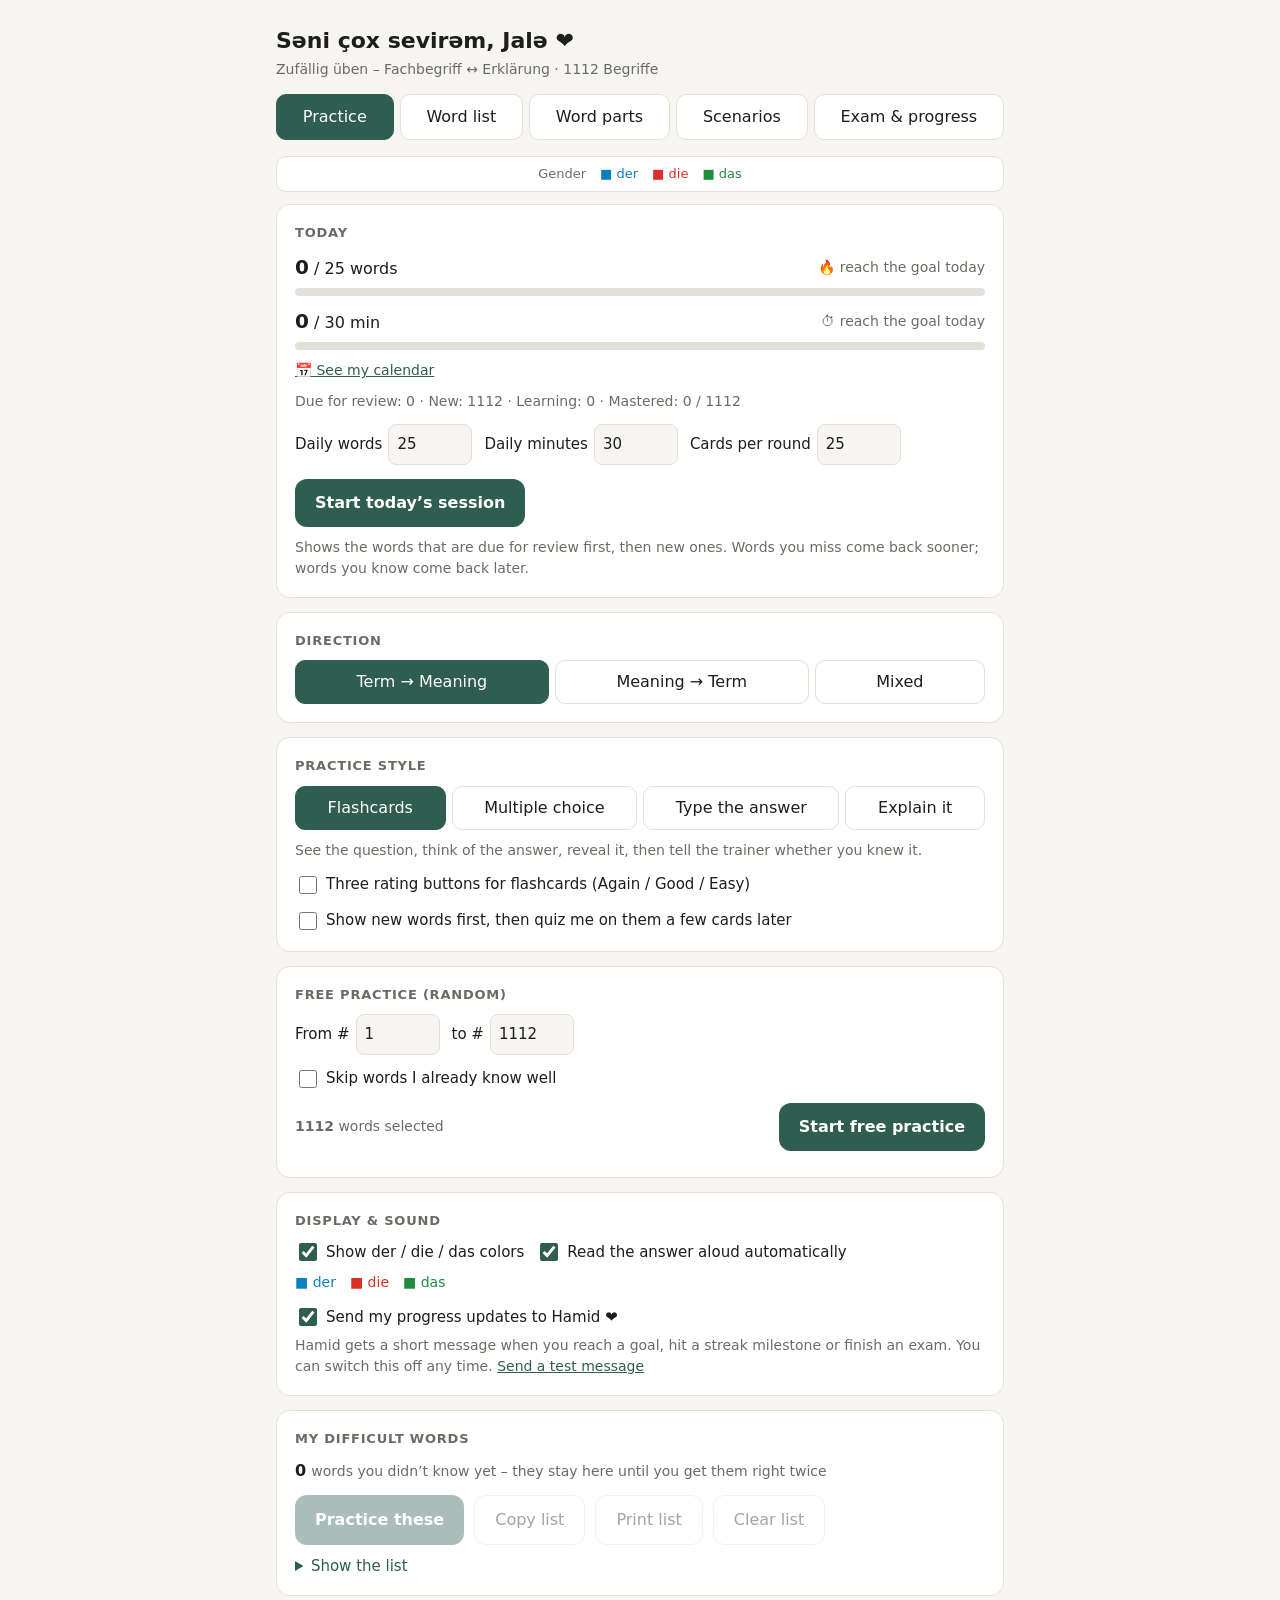
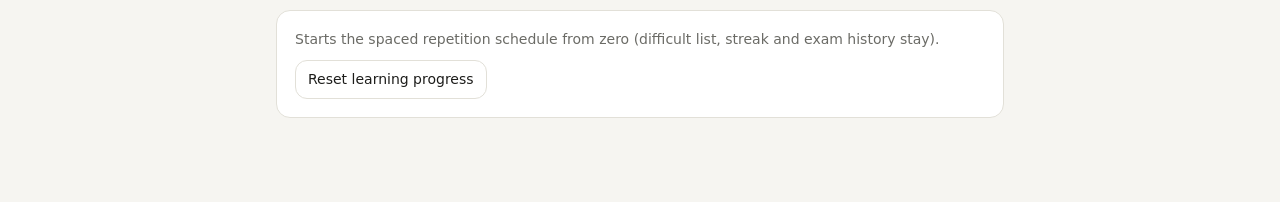
==== commit 6029f046: "Add files via upload Many other chanegs that I am tired to say" ====
--- a/index.html
+++ b/index.html
@@ -3,13 +3,13 @@
 <head>
 <meta charset="utf-8">
 <meta name="viewport" content="width=device-width, initial-scale=1, viewport-fit=cover">
-<title>QM Fachbegriffe – Übungstrainer</title>
+<title>Flanna</title>
 <link rel="manifest" href="manifest.webmanifest">
 <link rel="apple-touch-icon" href="apple-touch-icon.png">
 <meta name="theme-color" content="#2f5d50">
 <meta name="mobile-web-app-capable" content="yes">
 <meta name="apple-mobile-web-app-capable" content="yes">
-<meta name="apple-mobile-web-app-title" content="QM Trainer">
+<meta name="apple-mobile-web-app-title" content="Flanna">
 <meta name="apple-mobile-web-app-status-bar-style" content="default">
 <style>
 :root{
@@ -45,6 +45,10 @@
 .btn.sm{padding:8px 12px;font-size:14px}
 .meta{color:var(--mute);font-size:14px}
 .legend{display:flex;gap:14px;font-size:14px;margin-top:8px}
+.legend.strip{margin:0 0 12px;padding:7px 12px;border:1px solid var(--line);border-radius:10px;background:var(--card);justify-content:center;font-size:13px}
+.legend.strip b{color:var(--mute);font-weight:500}
+.nocolor .legend.strip{display:none}
+.bonus{color:#b8860b;font-weight:600}
 .c-d{color:var(--der)}.c-f{color:var(--die)}.c-n{color:var(--das)}
 .nocolor .c-d,.nocolor .c-f,.nocolor .c-n{color:inherit}
 .bar{height:8px;background:var(--line);border-radius:8px;overflow:hidden;margin:8px 0 12px}
@@ -104,6 +108,41 @@
 .wl{display:flex;justify-content:space-between;gap:10px;align-items:center;cursor:pointer}
 .wl-detail{margin:8px 0 2px 18px;padding:10px 12px;border-radius:10px;background:var(--bg)}
 .toast{position:fixed;left:50%;bottom:22px;transform:translateX(-50%);background:var(--ink);color:var(--bg);padding:10px 18px;border-radius:99px;font-size:15px;z-index:50;box-shadow:0 4px 18px rgba(0,0,0,.25)}
+.goals .g{margin:0 0 6px}
+.goals .top b{font-size:20px}
+.goals .bar{margin:6px 0 10px}
+.goals .bar.t>i{background:#c9507a}
+.strk{font-size:14px;color:var(--mute);white-space:nowrap}
+.cal-h{display:flex;justify-content:space-between;align-items:center;margin:0 0 8px}
+.cal-h b{font-size:17px}
+.cal{display:grid;grid-template-columns:repeat(7,1fr);gap:4px}
+.cal .dn{font-size:11px;color:var(--mute);text-align:center;padding:2px 0}
+.cal button{border:1px solid var(--line);background:var(--bg);color:var(--ink);border-radius:9px;padding:4px 2px;min-height:58px;font:inherit;font-size:11px;line-height:1.25;cursor:pointer;display:flex;flex-direction:column;align-items:center;justify-content:flex-start;gap:1px}
+.cal button b{font-size:13px}
+.cal button.e{visibility:hidden}
+.cal button.s{border-color:var(--accent)}
+.cal button.o{border:2px solid var(--accent);background:var(--card)}
+.cal button.b{background:var(--accent);color:var(--accent-ink);border-color:var(--accent)}
+.cal button.td{outline:2px solid #c9507a;outline-offset:1px}
+.cal button.sel{box-shadow:0 0 0 3px rgba(201,80,122,.35)}
+.cal button.f{opacity:.45;cursor:default}
+.cal-leg{display:flex;gap:12px;flex-wrap:wrap;font-size:12px;color:var(--mute);margin:10px 0 0}
+.cal-leg i{display:inline-block;width:12px;height:12px;border-radius:4px;vertical-align:-2px;margin-right:4px;border:2px solid var(--accent)}
+.cal-leg i.b{background:var(--accent)}
+.cal-leg i.s{border-width:1px}
+.cal-det{margin-top:12px;padding:12px 14px;border-radius:12px;background:var(--bg)}
+.cal-msg{margin-top:8px;padding:10px 12px;border-radius:10px;background:rgba(201,80,122,.12);border:1px solid rgba(201,80,122,.4)}
+.love{position:fixed;inset:0;z-index:70;background:rgba(12,8,24,.92);display:flex;align-items:center;justify-content:center;padding:24px;text-align:center;animation:lfade .4s ease}
+.love canvas{position:absolute;inset:0;width:100%;height:100%;pointer-events:none}
+.love-box{position:relative;color:#fff;max-width:420px}
+.love-t{font-size:27px;line-height:1.25;font-weight:700;text-shadow:0 0 18px rgba(255,90,150,.8),0 0 40px rgba(255,90,150,.5);animation:lpop .7s cubic-bezier(.2,1.4,.4,1) both}
+.love-s{margin-top:14px;font-size:18px;opacity:.92;animation:lfade 1.2s ease .5s both}
+.love-n{margin-top:16px;font-size:14px;opacity:.75}
+.love-g{margin-top:10px;font-size:16px;font-weight:600;color:#ffd77a}
+.love .btn{margin-top:22px;background:#e0527f;color:#fff}
+@keyframes lfade{from{opacity:0}to{opacity:1}}
+@keyframes lpop{0%{transform:scale(.5);opacity:0}60%{transform:scale(1.1);opacity:1}100%{transform:scale(1)}}
+@media (prefers-reduced-motion:reduce){.love,.love-t,.love-s{animation:none}}
 #printArea{display:none}
 @media print{
   body.printing .wrap>*:not(#printArea){display:none!important}
@@ -119,7 +158,7 @@
 <div class="wrap" id="app">
 
 <div id="setup">
-  <h1>QM Fachbegriffe LOVE YOU JALA &lt;3</h1>
+  <h1>Səni çox sevirəm, Jalə ❤️</h1>
   <p class="sub">Zufällig üben – Fachbegriff ↔ Erklärung · <span id="totalCount"></span> Begriffe</p>
 
   <div class="tabs" id="tabs">
@@ -129,16 +168,23 @@
     <button data-tab="scen" aria-pressed="false">Scenarios</button>
     <button data-tab="exam" aria-pressed="false">Exam &amp; progress</button>
   </div>
+  <div class="legend strip"><b>Gender</b><span class="c-d">■ der</span><span class="c-f">■ die</span><span class="c-n">■ das</span></div>
 
   <!-- ===== PRACTICE ===== -->
   <section id="tab-practice">
     <div class="panel">
       <h2>Today</h2>
-      <div class="top"><div><b id="goalNow">0</b> / <span id="goalTarget">25</span> words today</div><div id="streakTxt"></div></div>
-      <div class="bar"><i id="goalBar"></i></div>
+      <div class="goals">
+        <div class="g"><div class="top"><div><b id="goalNow">0</b> / <span id="goalTarget">25</span> words</div><div class="strk" id="streakW"></div></div>
+          <div class="bar"><i id="goalBar"></i></div></div>
+        <div class="g"><div class="top"><div><b id="minNow">0</b> / <span id="minTarget">30</span> min</div><div class="strk" id="streakT"></div></div>
+          <div class="bar t"><i id="minBar"></i></div></div>
+      </div>
+      <p class="meta" style="margin:0 0 10px"><a href="#" id="toCal" style="color:var(--accent)">📅 See my calendar</a></p>
       <p class="meta" id="srsStats" style="margin:0 0 12px"></p>
       <div class="row" style="margin:0 0 14px">
-        <label>Daily goal <input type="number" id="goal" min="5" max="500" value="25"></label>
+        <label>Daily words <input type="number" id="goal" min="5" max="500" value="25"></label>
+        <label>Daily minutes <input type="number" id="tgoal" min="5" max="600" value="30"></label>
         <label>Cards per round <input type="number" id="limit" min="5" max="200" value="25"></label>
       </div>
       <button class="btn" id="smartBtn">Start today’s session</button>
@@ -190,6 +236,9 @@
         <label id="soundRow"><input type="checkbox" id="sound" checked> Read the answer aloud automatically</label>
       </div>
       <div class="legend"><span class="c-d">■ der</span><span class="c-f">■ die</span><span class="c-n">■ das</span></div>
+      <div class="row"><label><input type="checkbox" id="notifyOn" checked> Send my progress updates to Hamid ❤️</label></div>
+      <p class="meta" style="margin:6px 0 0">Hamid gets a short message when you reach a goal, hit a streak milestone or finish an exam. You can switch this off any time.
+        <span id="notifyTestWrap"><a href="#" id="notifyTest" style="color:var(--accent)">Send a test message</a> <span id="notifyTestRes"></span></span></p>
     </div>
 
     <div class="panel">
@@ -243,6 +292,14 @@
 
   <!-- ===== EXAM & PROGRESS ===== -->
   <section id="tab-exam" class="hide">
+    <div class="panel" id="calPanel">
+      <h2>My days</h2>
+      <div class="cal-h"><button class="btn ghost sm" id="calPrev" aria-label="Previous month">‹</button><b id="calTitle"></b><button class="btn ghost sm" id="calNext" aria-label="Next month">›</button></div>
+      <div class="cal" id="calGrid"></div>
+      <div class="cal-leg"><span><i class="b"></i>both goals</span><span><i></i>one goal</span><span><i class="s"></i>some study</span><span>w = words · m = minutes</span></div>
+      <div class="cal-det" id="calDet"></div>
+      <p class="meta" id="calSum" style="margin:10px 0 0"></p>
+    </div>
     <div class="panel">
       <h2>Exam</h2>
       <p class="meta" style="margin:0 0 12px">No hints, no repeats and no feedback until the end – then a score. Wrong words go to your difficult list. Exams don’t change the review schedule.</p>
@@ -260,7 +317,7 @@
     <div class="panel"><h2>Exam history</h2><div id="examHist" class="meta">No exams yet.</div></div>
     <div class="panel"><h2>Progress by section</h2><div id="sections"></div></div>
     <div class="panel">
-      <h2>Share my progress</h2>
+      <h2>Send my progress to my Mümü</h2>
       <pre id="progPre" class="meta" style="white-space:pre-wrap;margin:0 0 12px;font-family:inherit"></pre>
       <button class="btn" id="copyProg">Copy my progress</button>
     </div>
@@ -274,6 +331,7 @@
     <span class="meta"><span id="progressTxt"></span> · <span id="timerTxt">⏱ 0:00</span></span>
   </div>
   <div class="bar thin"><i id="barFill"></i></div>
+  <div class="legend strip"><b>Gender</b><span class="c-d">■ der</span><span class="c-f">■ die</span><span class="c-n">■ das</span></div>
   <div class="panel" id="qcard">
     <span class="tag" id="qtag"></span>
     <div class="q" id="qtext"></div>
@@ -285,6 +343,7 @@
 <!-- ===== ROUND DONE ===== -->
 <div id="done" class="hide">
   <h1>Round finished 🎉</h1>
+  <div class="legend strip"><b>Gender</b><span class="c-d">■ der</span><span class="c-f">■ die</span><span class="c-n">■ das</span></div>
   <div class="stats">
     <div><b id="sTotal">0</b><span class="meta">cards</span></div>
     <div><b id="sFirst" style="color:var(--ok)">0</b><span class="meta">right first time</span></div>
@@ -295,6 +354,7 @@
     <div><b id="sAvg">0s</b><span class="meta">average per card</span></div>
     <div><b id="sSlowest">0s</b><span class="meta">slowest card</span></div>
   </div>
+  <p class="bonus hide" id="bonusLine" style="margin:0 0 12px"></p>
   <div class="panel hide" id="slowPanel"><h2>Took the longest</h2><ul class="miss" id="slowList"></ul></div>
   <div class="panel" id="missPanel">
     <h2>Words to review <span class="meta" style="text-transform:none;letter-spacing:0">· saved to “My difficult words”</span></h2>
@@ -310,10 +370,12 @@
 <!-- ===== EXAM DONE ===== -->
 <div id="examDone" class="hide">
   <h1>Exam finished</h1>
+  <div class="legend strip"><b>Gender</b><span class="c-d">■ der</span><span class="c-f">■ die</span><span class="c-n">■ das</span></div>
   <div class="panel" style="text-align:center">
     <div class="big" id="exScore">0/0</div>
     <div id="exPct" style="font-size:20px;margin-top:4px"></div>
     <div class="meta" id="exMeta" style="margin-top:6px"></div>
+    <div class="bonus hide" id="exBonus" style="margin-top:6px"></div>
   </div>
   <div class="panel" id="exWrongPanel"><h2>Mistakes</h2><ul class="miss" id="exWrong"></ul></div>
   <div class="actions">
@@ -322,6 +384,16 @@
   </div>
 </div>
 
+<div id="love" class="love hide" role="dialog" aria-label="Message for Jalə">
+  <canvas id="fx"></canvas>
+  <div class="love-box">
+    <div class="love-t">Səni çox sevirəm, Jalə ❤️</div>
+    <div class="love-s" id="loveSub"></div>
+    <div class="love-g hide" id="loveGoal">🎆 Both daily goals done! 🎆</div>
+    <div class="love-n" id="loveNums"></div>
+    <button class="btn" id="loveOk">Davam et</button>
+  </div>
+</div>
 <div id="printArea"></div>
 <div id="toast" class="toast hide"></div>
 </div>
@@ -406,22 +478,95 @@
   saveHard();
 }
 const hardEntries = () => Object.keys(hard).map(Number).filter(id => byId.has(id)).map(id => byId.get(id));
-// daily goal + streak
-let daily = Object.assign({ date: '', ids: [], goal: 25, last: '', streak: 0 }, load('qm-daily-v1', {}));
+// daily goals (words + minutes), per-day history, two strict streaks
+let daily = Object.assign({ date: '', ids: [], goal: 25, tgoal: 30, last: '', streak: 0, seeded: false }, load('qm-daily-v1', {}));
 const saveDaily = () => save('qm-daily-v1', daily);
+let days = load('qm-days-v1', {});
+const saveDays = () => save('qm-days-v1', days);
 function rollDaily() { if (daily.date !== dayStr()) { daily.date = dayStr(); daily.ids = []; } }
-function streakNow() { const y = new Date(); y.setDate(y.getDate() - 1); return (daily.last === dayStr() || daily.last === dayStr(y)) ? daily.streak : 0; }
+function dayRec(k = dayStr()) { return days[k] || (days[k] = { w: 0, s: 0, g: daily.goal, tg: daily.tgoal }); }
+(function seed() {
+  rollDaily();
+  if (!daily.seeded) {
+    // carry over the old words streak: mark those days as goal-met (no numbers known)
+    if (daily.last && daily.streak > 0) {
+      const d = new Date(daily.last + 'T12:00:00');
+      for (let i = 0; i < daily.streak; i++) { const k = dayStr(d); (days[k] = days[k] || { w: 0, s: 0, g: daily.goal, tg: daily.tgoal }).l = 1; d.setDate(d.getDate() - 1); }
+    }
+    daily.seeded = true; saveDaily();
+  }
+  if (daily.ids.length) { const r = dayRec(); r.w = Math.max(r.w, daily.ids.length); }
+  saveDays();
+})();
+function dailyBonus(n) { rollDaily(); const r = dayRec(); r.b = Math.max(0, (r.b || 0) + n); saveDays(); }
+const isToday = k => k === dayStr();
+const wGoal = k => isToday(k) ? daily.goal : ((days[k] && days[k].g) || 25);
+const tGoal = k => isToday(k) ? daily.tgoal : ((days[k] && days[k].tg) || 30);
+const metW = k => !!days[k] && (!!days[k].l || days[k].w >= wGoal(k));
+const metT = k => !!days[k] && days[k].s >= tGoal(k) * 60;
+function streakOf(f) {
+  const d = new Date(); let n = 0;
+  if (!f(dayStr(d))) d.setDate(d.getDate() - 1);
+  while (f(dayStr(d))) { n++; d.setDate(d.getDate() - 1); }
+  return n;
+}
+const streakW = () => streakOf(metW), streakT = () => streakOf(metT);
 function dailyRecord(id) {
   rollDaily();
   if (daily.ids.includes(id)) return;
   daily.ids.push(id);
-  if (daily.ids.length >= daily.goal && daily.last !== dayStr()) {
-    const y = new Date(); y.setDate(y.getDate() - 1);
-    daily.streak = daily.last === dayStr(y) ? daily.streak + 1 : 1; daily.last = dayStr();
-    toast('Daily goal reached! 🔥 ' + daily.streak + (daily.streak === 1 ? ' day' : ' days') + ' in a row');
-  }
-  saveDaily(); renderToday();
-}
+  const r = dayRec(); r.w = daily.ids.length; r.g = daily.goal; r.tg = daily.tgoal;
+  if (r.w === daily.goal) { const n = streakW(); toast('Words goal reached! 🔥 ' + n + (n === 1 ? ' day' : ' days') + ' in a row'); saveDays(); goalEvent('w'); }
+  saveDaily(); saveDays(); renderToday();
+}
+// active study time: counts only while the page is visible and she is tapping/typing
+const IDLE_MS = 90000;
+let lastAct = Date.now(), actTick = Date.now(), tickN = 0;
+['pointerdown', 'keydown', 'touchstart', 'input', 'scroll', 'click'].forEach(ev => addEventListener(ev, () => { lastAct = Date.now(); }, { passive: true, capture: true }));
+setInterval(() => {
+  const now = Date.now(), dt = Math.min(now - actTick, 2000); actTick = now;
+  if (document.visibilityState !== 'visible' || now - lastAct > IDLE_MS) return;
+  rollDaily();
+  const r = dayRec(), before = r.s; r.s += dt / 1000; r.g = daily.goal; r.tg = daily.tgoal;
+  const tg = daily.tgoal * 60;
+  if (before < tg && r.s >= tg) { saveDays(); toast('⏱ ' + daily.tgoal + ' minutes done today! ' + streakT() + (streakT() === 1 ? ' day' : ' days') + ' in a row'); goalEvent('t'); }
+  if (++tickN % 5 === 0) { saveDays(); renderGoals(); }
+}, 1000);
+document.addEventListener('visibilitychange', () => { if (document.visibilityState === 'hidden') saveDays(); });
+addEventListener('pagehide', saveDays);
+setTimeout(flushNotify, 2500);
+// progress updates to Hamid via ntfy.sh (private topic); only text, only when the switch is on
+const NTFY_TOPIC = 'flanna-kv4sk693vwcubb66y7';
+let NOTE = Object.assign({ on: true, sent: {}, queue: [] }, load('qm-notify-v1', {}));
+const saveNote = () => save('qm-notify-v1', NOTE);
+let noteBusy = false;
+async function flushNotify() {
+  if (noteBusy || !NOTE.queue.length || !/^https?:$/.test(location.protocol)) return;
+  noteBusy = true;
+  try {
+    NOTE.queue = NOTE.queue.filter(q => Date.now() - q.t < 3 * 86400000).slice(-20);
+    while (NOTE.queue.length) {
+      await fetch('https://ntfy.sh/' + NTFY_TOPIC, { method: 'POST', body: NOTE.queue[0].m, mode: 'no-cors', cache: 'no-store' });
+      NOTE.queue.shift(); saveNote();
+    }
+  } catch (e) { /* offline: stays queued, retried later */ }
+  saveNote(); noteBusy = false;
+}
+function notifySend(msg) { if (!NOTE.on) return; NOTE.queue.push({ m: msg, t: Date.now() }); saveNote(); flushNotify(); }
+function notifyOnce(key, msg) {
+  const k = dayStr() + ':' + key; if (NOTE.sent[k]) return; NOTE.sent[k] = 1;
+  Object.keys(NOTE.sent).forEach(x => { if (!x.startsWith(dayStr())) delete NOTE.sent[x]; });
+  saveNote(); notifySend(msg);
+}
+const MILESTONES = [3, 7, 14, 30, 50, 100];
+function goalEvent(kind) {
+  const k = dayStr(), w = daily.ids.length, m = Math.floor(dayRec().s / 60), sw = streakW(), st = streakT();
+  if (metW(k) && metT(k)) notifyOnce('both', `Jalə: both daily goals done 🎆 ${w} words · ${m} min · streaks 🔥${sw} ⏱${st}`);
+  else notifyOnce(kind, kind === 'w' ? `Jalə reached her words goal 🔥 ${w} words · words streak ${sw}` : `Jalə reached her time goal ⏱ ${m} min · time streak ${st}`);
+  const s = kind === 'w' ? sw : st;
+  if (MILESTONES.includes(s)) notifyOnce('m' + kind + s, `Jalə: ${s}-day ${kind === 'w' ? 'words' : 'time'} streak 🔥🎉`);
+}
+addEventListener('online', flushNotify);
 let exams = load('qm-exams-v1', []);
 let OPT = Object.assign({ rate3: false, intro: false }, load('qm-opts-v1', {}));
 const saveOpt = () => save('qm-opts-v1', OPT);
@@ -450,6 +595,12 @@
 $('#from').value = 1; $('#to').value = maxId; $('#exFrom').value = 1; $('#exTo').value = maxId;
 $('#goal').value = daily.goal;
 $('#goal').addEventListener('input', () => { daily.goal = Math.max(1, +$('#goal').value || 25); saveDaily(); renderToday(); });
+$('#tgoal').value = daily.tgoal;
+$('#notifyOn').checked = NOTE.on; $('#notifyTestWrap').classList.toggle('hide', !NOTE.on);
+$('#notifyOn').addEventListener('change', () => { NOTE.on = $('#notifyOn').checked; if (!NOTE.on) NOTE.queue = []; saveNote(); $('#notifyTestWrap').classList.toggle('hide', !NOTE.on); });
+$('#notifyTest').addEventListener('click', ev => { ev.preventDefault(); notifySend('Jalə: test message ❤️ the updates are working'); $('#notifyTestRes').textContent = '✓ sent'; setTimeout(() => $('#notifyTestRes').textContent = '', 3000); });
+$('#tgoal').addEventListener('input', () => { daily.tgoal = Math.max(1, +$('#tgoal').value || 30); saveDaily(); renderToday(); });
+$('#toCal').addEventListener('click', ev => { ev.preventDefault(); $('#tabs button[data-tab="exam"]').click(); window.scrollTo(0, 0); });
 ['from', 'to', 'unmastered'].forEach(i => $('#' + i).addEventListener('input', refreshCount));
 $('#rate3').checked = OPT.rate3; $('#intro').checked = OPT.intro;
 $('#rate3').addEventListener('change', () => { OPT.rate3 = $('#rate3').checked; saveOpt(); });
@@ -470,13 +621,19 @@
   const lo = Math.min(a, b), hi = Math.max(a, b);
   return DATA.filter(e => e.id >= lo && e.id <= hi && (!$('#unmastered').checked || !isMastered(e.id)));
 }
-function renderToday() {
+function renderGoals() {
   rollDaily();
-  const n = daily.ids.length, g = daily.goal;
+  const n = daily.ids.length, g = daily.goal, r = days[dayStr()], secs = r ? r.s : 0, tg = daily.tgoal;
   $('#goalNow').textContent = n; $('#goalTarget').textContent = g;
   $('#goalBar').style.width = Math.min(100, n / g * 100) + '%';
-  const st = streakNow();
-  $('#streakTxt').textContent = st ? '🔥 ' + st + (st === 1 ? ' day' : ' days') + ' in a row' + (daily.last === dayStr() ? ' ✓' : '') : 'No streak yet – reach the goal today!';
+  $('#minNow').textContent = Math.floor(secs / 60); $('#minTarget').textContent = tg;
+  $('#minBar').style.width = Math.min(100, secs / (tg * 60) * 100) + '%';
+  const sw = streakW(), stt = streakT();
+  $('#streakW').textContent = sw ? '🔥 ' + sw + (sw === 1 ? ' day' : ' days') + (metW(dayStr()) ? ' ✓' : '') : '🔥 reach the goal today';
+  $('#streakT').textContent = stt ? '⏱ ' + stt + (stt === 1 ? ' day' : ' days') + (metT(dayStr()) ? ' ✓' : '') : '⏱ reach the goal today';
+}
+function renderToday() {
+  renderGoals();
   const c = srsCounts();
   $('#srsStats').textContent = `Due for review: ${c.due} · New: ${c.fresh} · Learning: ${c.learning} · Mastered: ${c.mastered} / ${DATA.length}`;
 }
@@ -558,6 +715,41 @@
   const x = fold(input); if (!x) return false;
   return alternatives(answerText).some(alt => alt.length <= 3 ? x === alt : lev(x, alt) <= Math.max(1, Math.floor(alt.length * 0.2)));
 }
+// multi-part answers: any one part = correct, all parts = bonus star
+const TAILS = new Set(['betreffend', 'betreffende', 'bezogen', 'gehorig', 'gehorend']);
+const FILL = new Set(['zu', 'zum', 'zur', 'auf', 'den', 'die', 'das', 'dem', 'der', 'des', 'ein', 'eine']);
+const stripF = s => fold(s).split(' ').filter(w => w && !TAILS.has(w) && !FILL.has(w)).join(' ');
+const hasTail = s => fold(s).split(' ').some(w => TAILS.has(w));
+function splitParts(text) {
+  const seen = new Set(), out = [];
+  for (const raw of text.split(/[,;\/=]| oder /)) {
+    const f = fold(raw); if (!f) continue;
+    const key = hasTail(raw) ? stripF(raw) || f : f;
+    if (seen.has(key)) continue; seen.add(key); out.push({ f, k: key, raw: raw.replace(/\s*\([^)]*\)/g, '').replace(/\*/g, '').trim(), tail: hasTail(raw) });
+  }
+  return out;
+}
+function partDist(part, cand) {
+  const targets = [...new Set([part.f, part.tail ? part.k : stripF(part.raw) || part.f])].filter(Boolean);
+  let best = Infinity;
+  for (const t of targets) {
+    if ((' ' + cand + ' ').includes(' ' + t + ' ') && t.length > 3) best = Math.min(best, 0);
+    else if (t.length <= 3) { if (cand === t) best = Math.min(best, 0); }
+    else { const d = lev(cand, t); if (d <= Math.max(1, Math.floor(t.length * 0.2))) best = Math.min(best, d); }
+  }
+  return best;
+}
+function gradeParts(input, answerText) {
+  const parts = splitParts(answerText), pieces = [input, ...input.split(/[,;\/=]| oder /)].map(s => s.trim()).filter(Boolean);
+  const credit = new Set(); let any = false;
+  for (const piece of pieces) {
+    const cands = [...new Set([fold(piece), stripF(piece)])].filter(Boolean);
+    const d = parts.map(p => Math.min(...cands.map(c => partDist(p, c)), Infinity)), m = Math.min(...d);
+    if (m < Infinity) { any = true; d.forEach((x, i) => { if (x === m) credit.add(i); }); }
+  }
+  const ok = any || grade(input, answerText), n = credit.size;
+  return { ok, matched: n, total: parts.length, bonus: ok && parts.length >= 2 && n === parts.length, missed: parts.filter((p, i) => !credit.has(i)).map(p => p.raw) };
+}
 function diffOps(a, b) {
   const m = a.length, n = b.length;
   const D = Array.from({ length: m + 1 }, () => new Array(n + 1).fill(0));
@@ -600,7 +792,8 @@
   if (dir === 'mix') dir = Math.random() < .5 ? 't2d' : 'd2t';
   return { id, dir };
 }
-function resetTimers() { roundMs = 0; cardMs = 0; cardRunning = false; times = {}; answerCount = 0; }
+let roundBonus = 0;
+function resetTimers() { roundBonus = 0; roundMs = 0; cardMs = 0; cardRunning = false; times = {}; answerCount = 0; }
 function startRound(ids) {
   exam = null; queue = shuffle(ids).map(makeQ);
   total = queue.length; missed = new Map(); firstTry = new Set(); resetTimers();
@@ -693,9 +886,10 @@
 function ansBox(A) { return `<div class="ans ${A.s.length > 60 ? 'long' : ''}"><span>${html(A.p)}</span><button class="spk" data-say="" title="Play sound (R)" aria-label="Play sound">🔊</button></div>`; }
 function autoSpeak() { if (soundOn() && cur && !exam) speak(cur.A.s); }
 function finish() {
-  show('done');
+  show('done'); celebrate();
   $('#sTotal').textContent = total; $('#sFirst').textContent = firstTry.size; $('#sMiss').textContent = missed.size;
   $('#sTime').textContent = fmt(roundMs);
+  $('#bonusLine').classList.toggle('hide', roundBonus <= 0); $('#bonusLine').textContent = '★ ' + roundBonus + ' bonus point' + (roundBonus === 1 ? '' : 's') + ' – you wrote every part of the answer';
   const tv = Object.entries(times).sort((a, b) => b[1] - a[1]);
   $('#sAvg').textContent = answerCount ? fmtS(Object.values(times).reduce((a, b) => a + b, 0) / answerCount) : '–';
   $('#sSlowest').textContent = tv.length ? fmtS(tv[0][1]) : '–';
@@ -742,12 +936,12 @@
     + (exam ? `<div class="actions"><button class="btn ghost sm" id="examSkip">Skip</button></div>` : '');
   $('#kbd').textContent = exam ? 'Keys 1–4 to answer' : 'Keys 1–4 to answer · Enter = next · R = replay sound';
   $('#qbody').querySelectorAll('.opt').forEach(b => b.onclick = () => pickMC(b));
-  if (exam) $('#examSkip').onclick = () => { if (answered) return; answered = true; stopCard(); exam.results.push({ id: cur.id, dir: cur.dir, ok: false, given: '–' }); next(); };
+  if (exam) $('#examSkip').onclick = () => { if (answered) return; answered = true; stopCard(); exam.results.push({ id: cur.id, dir: cur.dir, ok: false, given: '–' }); dailyRecord(cur.id); next(); };
 }
 function pickMC(b) {
   if (answered) return; answered = true; stopCard();
   const ok = +b.dataset.id === cur.id;
-  if (exam) { exam.results.push({ id: cur.id, dir: cur.dir, ok, given: b.querySelector('span').textContent }); return next(); }
+  if (exam) { exam.results.push({ id: cur.id, dir: cur.dir, ok, given: b.querySelector('span').textContent }); dailyRecord(cur.id); return next(); }
   $('#qbody').querySelectorAll('.opt').forEach(x => { x.disabled = true; if (+x.dataset.id === cur.id) x.classList.add('good'); });
   if (!ok) b.classList.add('wrong');
   record(ok);
@@ -773,21 +967,24 @@
   if (answered) return;
   const val = $('#inp').value;
   answered = true; stopCard();
-  let ok = skip === true ? false : grade(val, cur.A.s);
+  const gp = skip === true ? { ok: false, matched: 0, total: 0, bonus: false } : gradeParts(val, cur.A.s);
+  let ok = gp.ok, bonus = gp.bonus;
   if (!ok && skip !== true && cur.A.s.length > 40) {
     const want = fold(cur.A.s).split(' ').filter(w => w.length > 3), got = new Set(fold(val).split(' '));
     if (want.length && want.filter(w => got.has(w)).length / want.length >= 0.7) ok = true;
   }
-  if (exam) { exam.results.push({ id: cur.id, dir: cur.dir, ok, given: val.trim() || '–' }); return next(); }
+  if (bonus) { roundBonus++; dailyBonus(1); }
+  if (exam) { exam.results.push({ id: cur.id, dir: cur.dir, ok, bonus, given: val.trim() || '–' }); dailyRecord(cur.id); return next(); }
   $('#inp').disabled = true; ['chk', 'skip', 'chars'].forEach(i => $('#' + i).classList.add('hide'));
-  const sp = skip === true ? '' : spellCheck(val, cur.A.s);
-  const verdict = good => `<div class="verdict ${good ? 'ok' : 'bad'}">${good ? (sp ? '✓ Correct – watch the spelling' : '✓ Correct') : '✗ Not quite'}</div>`;
+  const sp = skip === true || gp.matched >= 2 ? '' : spellCheck(val, cur.A.s);
+  const partsTxt = !ok || gp.total < 2 ? '' : bonus ? ` · <span class="bonus">★ Bonus – all ${gp.total} parts</span>` : ` · ${gp.matched} of ${gp.total} parts (write them all for a ★)`;
+  const verdict = good => `<div class="verdict ${good ? 'ok' : 'bad'}">${good ? (sp ? '✓ Correct – watch the spelling' : '✓ Correct') + (ok ? partsTxt : '') : '✗ Not quite'}</div>`;
   $('#after').innerHTML = verdict(ok) + sp + ansBox(cur.A)
     + `<div class="actions"><button class="btn" id="nxt">Next →</button><button class="btn ghost" id="flip">${ok ? 'Actually I was wrong' : 'I was right (typo)'}</button></div>`;
   let result = ok; record(result);
   $('#flip').onclick = () => {
     restoreSnap();
-    if (result) { firstTry.delete(cur.id); result = false; record(false); }
+    if (result) { firstTry.delete(cur.id); result = false; record(false); if (bonus) { roundBonus--; dailyBonus(-1); bonus = false; } }
     else {
       const i = queue.findIndex(q => q.id === cur.id); if (i >= 0) queue.splice(i, 1);
       const n = (missed.get(cur.id) || 1) - 1; if (n <= 0) missed.delete(cur.id); else missed.set(cur.id, n);
@@ -810,14 +1007,18 @@
   show('quiz'); next();
 };
 function finishExam() {
+  celebrate();
   const r = exam.results, score = r.filter(x => x.ok).length, n = r.length, pct = Math.round(score / n * 100);
   const prevBest = exams.length ? Math.max(...exams.map(e => e.p)) : null;
   exams.push({ t: dayStr() + ' ' + z2(new Date().getHours()) + ':' + z2(new Date().getMinutes()), s: score, n, p: pct, ms: Math.round(roundMs), f: exam.fmt, d: exam.dir });
   exams = exams.slice(-30); save('qm-exams-v1', exams);
+  const bn = r.filter(x => x.bonus).length;
+  notifySend(`Jalə finished an exam: ${score}/${n} (${pct}%)` + (bn ? ` · ★${bn}` : '') + ` · ${fmt(roundMs)}`);
   r.filter(x => !x.ok).forEach(x => hardUpdate(x.id, false));
   show('examDone');
   $('#exScore').textContent = score + ' / ' + n;
   $('#exPct').textContent = pct + '%' + (prevBest !== null ? (pct > prevBest ? ' · new personal best 🎉' : ' · best so far: ' + prevBest + '%') : '');
+  $('#exBonus').classList.toggle('hide', !bn); $('#exBonus').textContent = '★ ' + bn + ' bonus point' + (bn === 1 ? '' : 's') + ' (all parts written)';
   $('#exMeta').textContent = 'Time ' + fmt(roundMs) + ' · ' + (exam.fmt === 'mc' ? 'multiple choice' : 'typing');
   const wrong = r.filter(x => !x.ok);
   $('#exWrongPanel').classList.toggle('hide', !wrong.length);
@@ -830,6 +1031,7 @@
 $('#exAgain').onclick = () => { show('setup'); $('#examBtn').click(); };
 $('#exBack').onclick = () => { show('setup'); refreshCount(); renderExamTab(); };
 function renderExamTab() {
+  renderCal();
   $('#examHist').innerHTML = exams.length ? exams.slice(-10).reverse().map(e =>
     `<div class="hist"><span>${esc(e.t.slice(5, 10).split('-').reverse().join('.'))}</span><div class="mini"><i style="width:${e.p}%"></i></div><b>${e.s}/${e.n} · ${e.p}%</b></div>`).join('')
     + `<p class="meta" style="margin:8px 0 0">Best: ${Math.max(...exams.map(e => e.p))}% · ${exams.length} exam${exams.length === 1 ? '' : 's'} taken</p>` : 'No exams yet.';
@@ -849,11 +1051,115 @@
   const last = exams[exams.length - 1];
   return `QM Fachbegriffe – progress ${date}\n`
     + `Mastered: ${c.mastered} / ${DATA.length} (${Math.round(c.mastered / DATA.length * 100)}%) · learning ${c.learning} · new ${c.fresh} · due today ${c.due}\n`
-    + `Today: ${daily.ids.length} / ${daily.goal} words · streak ${streakNow()} day${streakNow() === 1 ? '' : 's'}\n`
+    + `Today: ${daily.ids.length} / ${daily.goal} words · ${Math.floor((days[dayStr()] || { s: 0 }).s / 60)} / ${daily.tgoal} min\n`
+    + ((days[dayStr()] || {}).b ? `★ bonus today: ${days[dayStr()].b}\n` : '')
+    + `Streaks: words ${streakW()} day${streakW() === 1 ? '' : 's'} · time ${streakT()} day${streakT() === 1 ? '' : 's'}\n`
     + (last ? `Last exam: ${last.s}/${last.n} (${last.p}%) on ${last.t.slice(8, 10)}.${last.t.slice(5, 7)}. · best ${Math.max(...exams.map(e => e.p))}%\n` : 'No exam taken yet\n')
     + (worst.length ? `Hardest words: ${worst.join(', ')}` : '');
 }
 $('#copyProg').onclick = () => copyText(progressText(), 'Progress copied');
+
+/* ================= CALENDAR ================= */
+const LOVE_SUBS = [
+  'Səninlə fəxr edirəm, Jalə!',
+  'Bu gün çox yaxşı işlədin, əziz Jalə.',
+  'Hər gün arzuna bir az daha yaxınlaşırsan, gələcək həkimim.',
+  'Sən bacararsan, Jalə. Mən sənə inanıram!',
+  'Yaxşı ki, varsan, Jalə ❤️',
+  'Zəhmətin boşa getmir, Jalə.'
+];
+const MONTHS = ['January', 'February', 'March', 'April', 'May', 'June', 'July', 'August', 'September', 'October', 'November', 'December'];
+const WD = ['Mon', 'Tue', 'Wed', 'Thu', 'Fri', 'Sat', 'Sun'];
+let calY = new Date().getFullYear(), calM = new Date().getMonth(), calSel = dayStr();
+const minTxt = s => { const m = Math.floor(s / 60); return m >= 60 ? Math.floor(m / 60) + 'h ' + z2(m % 60) + 'm' : m + ' min'; };
+function renderCal() {
+  const first = new Date(calY, calM, 1), n = new Date(calY, calM + 1, 0).getDate(), off = (first.getDay() + 6) % 7, today = dayStr();
+  $('#calTitle').textContent = MONTHS[calM] + ' ' + calY;
+  const now = new Date(); $('#calNext').disabled = calY === now.getFullYear() && calM === now.getMonth();
+  let g = WD.map(d => `<div class="dn">${d}</div>`).join('') + '<button class="e" disabled></button>'.repeat(off);
+  let tw = 0, ts = 0, both = 0;
+  for (let d = 1; d <= n; d++) {
+    const k = calY + '-' + z2(calM + 1) + '-' + z2(d), r = days[k], w = metW(k), t = metT(k);
+    let cls = r && (r.w || r.s >= 60) ? 's' : ''; if (w || t) cls = 'o'; if (w && t) cls = 'b';
+    if (r) { tw += r.w; ts += r.s; if (w && t) both++; }
+    const fut = k > today;
+    g += `<button class="${cls} ${k === today ? 'td' : ''} ${k === calSel ? 'sel' : ''} ${fut ? 'f' : ''}" data-k="${k}" ${fut ? 'disabled' : ''}><b>${d}</b>${r && (r.w || r.s >= 60) ? `<span>${r.l && !r.w ? '✓' : r.w + 'w'}</span><span>${Math.floor(r.s / 60)}m</span>` : ''}</button>`;
+  }
+  $('#calGrid').innerHTML = g;
+  $('#calSum').textContent = `${MONTHS[calM]}: ${tw} words · ${minTxt(ts)} · ${both} day${both === 1 ? '' : 's'} with both goals`;
+  renderCalDet();
+}
+function loveFor(k) { let x = 0; for (const c of k) x = (x * 31 + c.charCodeAt(0)) >>> 0; return LOVE_SUBS[x % LOVE_SUBS.length]; }
+function renderCalDet() {
+  const k = calSel, r = days[k], d = new Date(k + 'T12:00:00');
+  const head = `<b>${WD[(d.getDay() + 6) % 7]} ${d.getDate()} ${MONTHS[d.getMonth()]}</b>`;
+  if (!r || (!r.w && !r.s && !r.l)) { $('#calDet').innerHTML = head + '<div class="meta">Nothing recorded this day.</div>'; return; }
+  const w = metW(k), t = metT(k);
+  $('#calDet').innerHTML = head + `<div>${r.l && !r.w ? 'Words goal reached ✓' : `${r.w} words (goal ${wGoal(k)}) ${w ? '✓' : ''}`}</div><div>${minTxt(r.s)} (goal ${tGoal(k)} min) ${t ? '✓' : ''}</div>`
+    + (r.b ? `<div class="bonus">★ ${r.b} bonus point${r.b === 1 ? '' : 's'}</div>` : '') + (w && t ? `<div class="cal-msg">❤️ Səni çox sevirəm, Jalə.<br>${loveFor(k)}</div>` : '');
+}
+$('#calGrid').addEventListener('click', ev => { const b = ev.target.closest('button[data-k]'); if (!b || b.disabled) return; calSel = b.dataset.k; renderCal(); });
+$('#calPrev').onclick = () => { calM--; if (calM < 0) { calM = 11; calY--; } renderCal(); };
+$('#calNext').onclick = () => { calM++; if (calM > 11) { calM = 0; calY++; } renderCal(); };
+
+/* ================= LOVE + FIREWORKS ================= */
+const FX = (() => {
+  const cv = $('#fx'), ctx = cv.getContext('2d');
+  let parts = [], hearts = [], raf = 0, timers = [], W = 0, H = 0;
+  function size() { const dpr = Math.min(2, window.devicePixelRatio || 1); W = innerWidth; H = innerHeight; cv.width = W * dpr; cv.height = H * dpr; ctx.setTransform(dpr, 0, 0, dpr, 0, 0); }
+  const HUES = [335, 350, 45, 50, 285, 195, 15];
+  function burst(x, y, big) {
+    const hue = HUES[Math.random() * HUES.length | 0], n = big ? 90 : 60;
+    for (let i = 0; i < n; i++) {
+      const a = Math.PI * 2 * i / n + Math.random() * .15, v = (big ? 5.2 : 3.8) * (.45 + Math.random() * .6);
+      parts.push({ x, y, vx: Math.cos(a) * v, vy: Math.sin(a) * v, life: 1, dec: .008 + Math.random() * .01, h: hue + Math.random() * 24 - 12, r: 1.5 + Math.random() * 1.5 });
+    }
+  }
+  function frame() {
+    ctx.globalCompositeOperation = 'destination-out'; ctx.fillStyle = 'rgba(0,0,0,.2)'; ctx.fillRect(0, 0, W, H);
+    ctx.globalCompositeOperation = 'lighter';
+    parts = parts.filter(p => p.life > 0);
+    for (const p of parts) {
+      p.x += p.vx; p.y += p.vy; p.vx *= .985; p.vy = p.vy * .985 + .045; p.life -= p.dec;
+      ctx.fillStyle = `hsla(${p.h},100%,65%,${Math.max(0, p.life)})`; ctx.beginPath(); ctx.arc(p.x, p.y, p.r, 0, 7); ctx.fill();
+    }
+    ctx.globalCompositeOperation = 'source-over';
+    hearts = hearts.filter(t => t.y > -40);
+    for (const t of hearts) { t.y += t.vy; t.x += Math.sin((t.y + t.ph) / 28) * .6; ctx.globalAlpha = .85; ctx.font = t.sz + 'px serif'; ctx.fillText('❤️', t.x, t.y); }
+    ctx.globalAlpha = 1;
+    if (parts.length || hearts.length || timers.length) raf = requestAnimationFrame(frame); else raf = 0;
+  }
+  function start(big) {
+    stop(); size(); ctx.clearRect(0, 0, W, H);
+    const nb = big ? 16 : 8, gap = big ? 380 : 450;
+    for (let i = 0; i < nb; i++) timers.push(setTimeout(() => { burst(W * (.15 + Math.random() * .7), H * (.12 + Math.random() * .42), big); timers.shift(); }, 150 + i * gap));
+    const nh = big ? 22 : 12;
+    for (let i = 0; i < nh; i++) hearts.push({ x: Math.random() * W, y: H + 20 + Math.random() * H * .8, vy: -(.9 + Math.random() * 1.4), ph: Math.random() * 100, sz: 16 + Math.random() * 18 | 0 });
+    raf = requestAnimationFrame(frame);
+  }
+  function stop() { timers.forEach(clearTimeout); timers = []; parts = []; hearts = []; if (raf) cancelAnimationFrame(raf); raf = 0; ctx.clearRect(0, 0, W, H); }
+  addEventListener('resize', () => { if (raf) size(); });
+  return { start, stop };
+})();
+let loveAt = 0, lastSub = -1, celT = null;
+function celebrate() {
+  clearTimeout(celT);
+  celT = setTimeout(() => {
+    rollDaily();
+    const k = dayStr(), r = days[k] || { s: 0 }, both = metW(k) && metT(k);
+    let i; do { i = Math.random() * LOVE_SUBS.length | 0; } while (i === lastSub && LOVE_SUBS.length > 1); lastSub = i;
+    $('#loveSub').textContent = LOVE_SUBS[i];
+    $('#loveGoal').classList.toggle('hide', !both);
+    $('#loveNums').textContent = `Today: ${daily.ids.length} / ${daily.goal} words · ${Math.floor(r.s / 60)} / ${daily.tgoal} min`;
+    $('#love').classList.remove('hide'); loveAt = Date.now();
+    if (!matchMedia('(prefers-reduced-motion: reduce)').matches) FX.start(both);
+    setTimeout(() => $('#loveOk').focus(), 50);
+  }, 450);
+}
+function closeLove() { if (Date.now() - loveAt < 900) return; $('#love').classList.add('hide'); FX.stop(); renderToday(); }
+$('#loveOk').onclick = closeLove;
+$('#love').addEventListener('click', ev => { if (ev.target.id === 'love' || ev.target.tagName === 'CANVAS') closeLove(); });
+document.addEventListener('keydown', ev => { if (!$('#love').classList.contains('hide') && (ev.key === 'Escape' || ev.key === 'Enter' || ev.key === ' ') && !ev.repeat) { ev.preventDefault(); ev.stopPropagation(); closeLove(); } }, true);
 
 /* ================= WORD LIST ================= */
 const sfold = s => s.toLowerCase().replace(/ß/g, 'ss').replace(/ä/g, 'a').replace(/ö/g, 'o').replace(/ü/g, 'u');
@@ -958,7 +1264,7 @@
   $('#scenPanel').innerHTML = `<h2>Scenarios</h2>
     <p class="meta" style="margin:0 0 12px">Practice sentences to learn the terms. The meanings always come from your word list. ${SCEN.length} situations in total; every round shows ${SC_ROUND} random ones.</p>
     <div class="actions" style="margin-top:0"><button class="btn" id="scStart">Start</button>${nf ? `<button class="btn ghost" id="scCopyFlags">Copy flagged (${nf})</button><button class="btn ghost" id="scClearFlags">Clear flags</button>` : ''}</div>
-    <p class="meta" style="margin:12px 0 0">Something looks wrong or confusing? Tap “⚑ Flag this” on that question, then copy the flagged list and send it to the person who made this page.</p>`;
+    <p class="meta" style="margin:12px 0 0">Something looks wrong or confusing? Tap “⚑ Flag this” on that question, then copy the flagged list and send it to your Mümü.</p>`;
   $('#scStart').onclick = startSc; bindFlagButtons();
 }
 function renderSc() {
@@ -967,7 +1273,7 @@
     const nf = flagLines().length, score = sc.score, n = sc.list.length; sc = null;
     box.innerHTML = `<h2>Scenarios</h2><div class="big">${score} / ${n}</div><p class="meta">Words you missed were added to “My difficult words”.</p>
       <div class="actions"><button class="btn" id="scAgain">Another ${SC_ROUND}</button><button class="btn ghost" id="scBack">Back</button>${nf ? `<button class="btn ghost" id="scCopyFlags">Copy flagged (${nf})</button>` : ''}</div>`;
-    $('#scAgain').onclick = startSc; $('#scBack').onclick = renderScenIntro; bindFlagButtons(); return;
+    $('#scAgain').onclick = startSc; $('#scBack').onclick = renderScenIntro; bindFlagButtons(); celebrate(); return;
   }
   const q = sc.list[sc.i], e = byId.get(q.id);
   const opts = shuffle([e, ...scenDistractors(q, e)]);
@@ -982,7 +1288,7 @@
     const ok = +b.dataset.id === q.id; if (ok) sc.score++;
     box.querySelectorAll('.opt').forEach(x => { x.disabled = true; if (+x.dataset.id === q.id) x.classList.add('good'); });
     if (!ok) b.classList.add('wrong');
-    hardUpdate(q.id, ok);
+    hardUpdate(q.id, ok); dailyRecord(q.id);
     const sentence = scSentence(q, e);
     box.querySelector('.blank').innerHTML = html(e.t);
     $('#scAfter').innerHTML = `<p style="margin:12px 0 0"><b>${html(e.t)}</b> = ${html(e.d)}</p><div class="actions"><button class="spk" data-say="${esc(sentence)}" title="Play sentence">🔊</button><button class="btn" id="scNext">Next →</button></div>`;
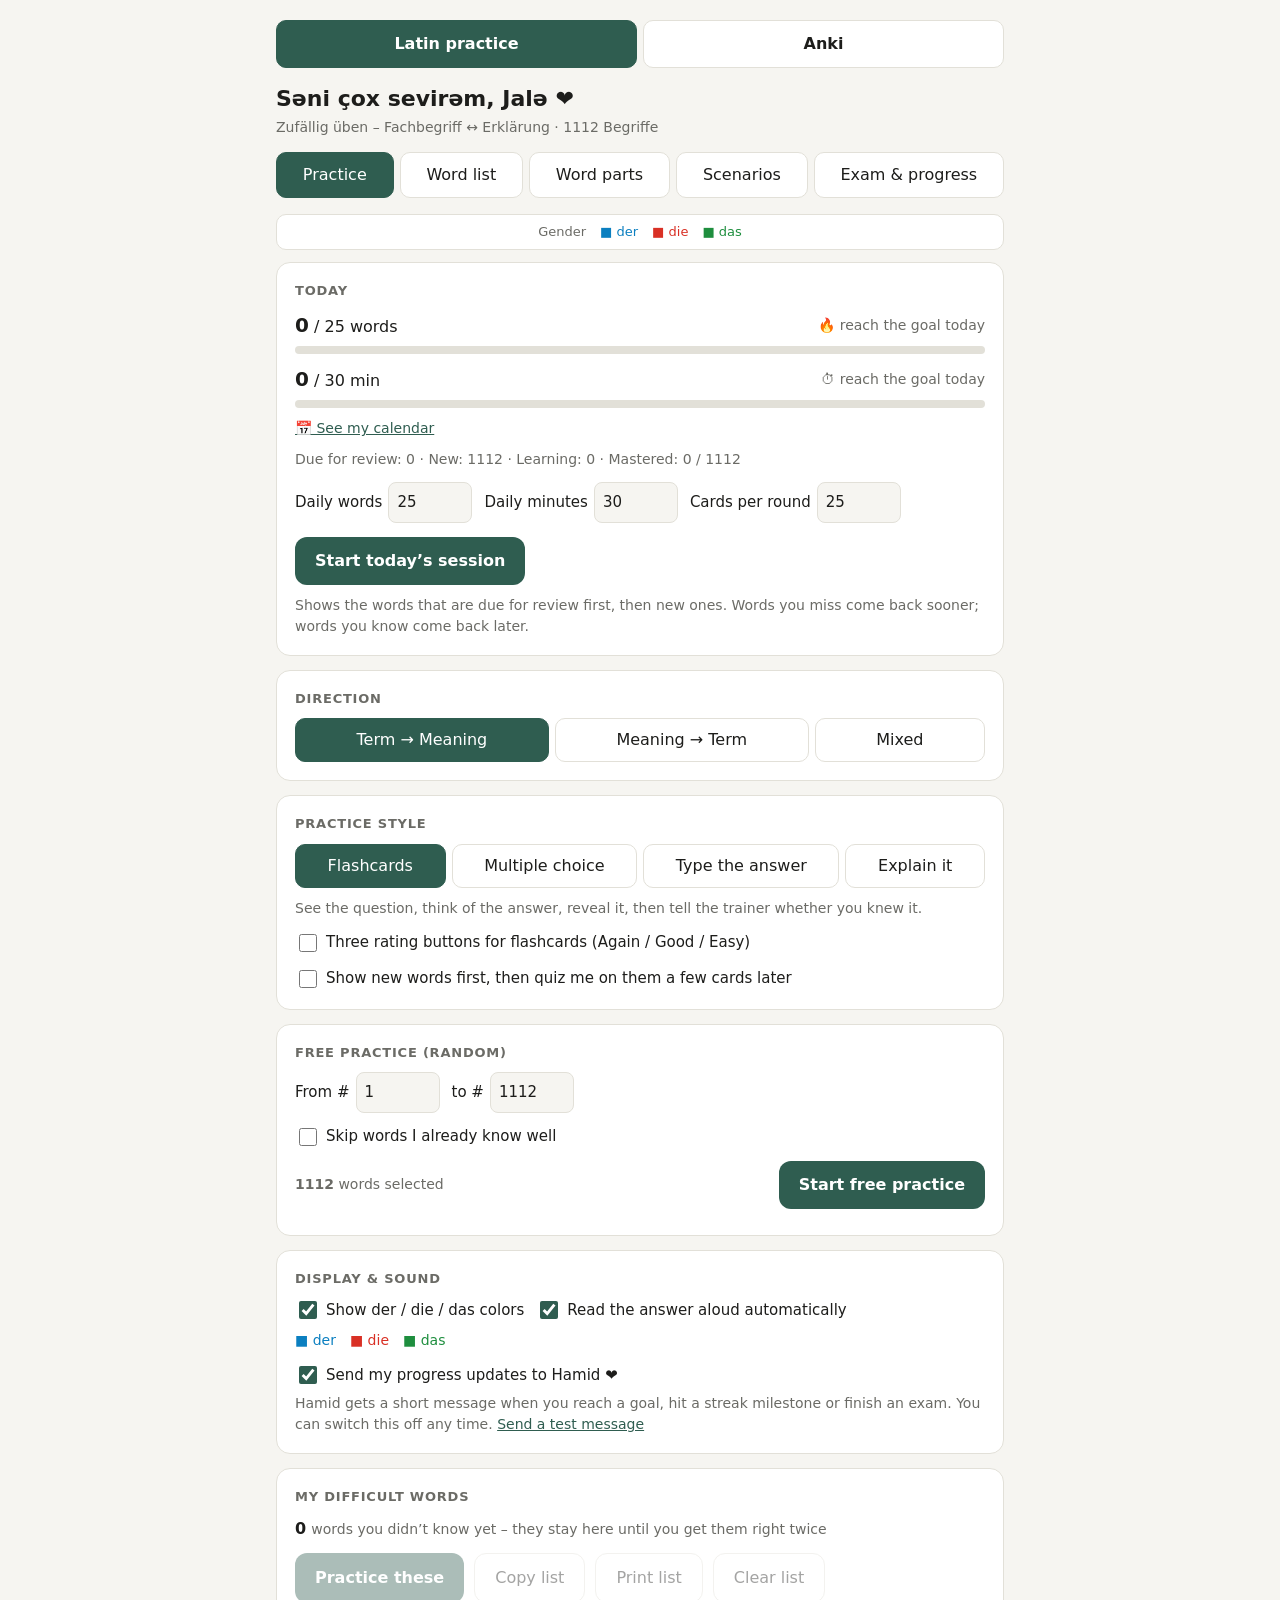
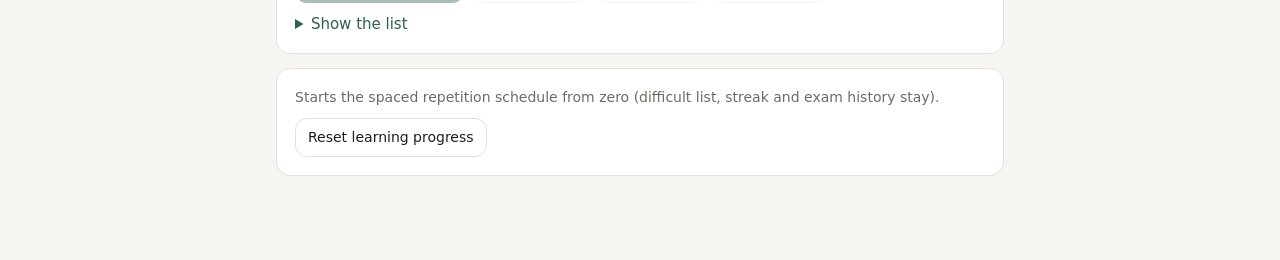
==== commit 0c00de80: "Add files via upload Added ANKI functionality" ====
--- a/index.html
+++ b/index.html
@@ -152,10 +152,28 @@
   #printArea td{border-bottom:1px solid #bbb;padding:5px 6px;vertical-align:top}
   #printArea td:first-child{width:38%;font-weight:600}
 }
+
+/* ===== Flanna: mode switch (Latin practice | Anki) ===== */
+.modebar{display:flex;gap:6px;margin:0 0 14px}
+.modebar button{flex:1;border:1px solid var(--line);background:var(--card);color:var(--ink);padding:11px 14px;border-radius:10px;font:inherit;font-weight:600;cursor:pointer}
+.modebar button[aria-pressed=true]{background:var(--accent);color:var(--accent-ink);border-color:var(--accent)}
+body:not([data-screen="setup"]):not(.anki) #modeBar{display:none}
+body.anki #setup{display:none!important}
+body.anki .wrap{padding-bottom:calc(8px + env(safe-area-inset-bottom))}
+#ankiPane iframe{width:100%;height:calc(100vh - 96px - env(safe-area-inset-top) - env(safe-area-inset-bottom));height:calc(100dvh - 96px - env(safe-area-inset-top) - env(safe-area-inset-bottom));min-height:460px;border:0;display:block;background:transparent}
+body.anki-study #modeBar{display:none}
+body.anki-study .wrap{max-width:none;padding:env(safe-area-inset-top) 0 0}
+body.anki-study #ankiPane iframe{height:calc(100vh - env(safe-area-inset-top));height:calc(100dvh - env(safe-area-inset-top))}
 </style>
 </head>
-<body>
+<body data-screen="setup">
 <div class="wrap" id="app">
+
+<div class="modebar" id="modeBar">
+  <button data-mode="latin" aria-pressed="true">Latin practice</button>
+  <button data-mode="anki" aria-pressed="false">Anki</button>
+</div>
+<div id="ankiPane" class="hide"><iframe id="ankiFrame" title="Anki" allow="autoplay; web-share"></iframe></div>
 
 <div id="setup">
   <h1>Səni çox sevirəm, Jalə ❤️</h1>
@@ -387,8 +405,7 @@
 <div id="love" class="love hide" role="dialog" aria-label="Message for Jalə">
   <canvas id="fx"></canvas>
   <div class="love-box">
-    <div class="love-t">Səni çox sevirəm, Jalə ❤️</div>
-    <div class="love-s" id="loveSub"></div>
+    <div class="love-t" id="loveTitle">Səni çox sevirəm, Jalə ❤️</div>
     <div class="love-g hide" id="loveGoal">🎆 Both daily goals done! 🎆</div>
     <div class="love-n" id="loveNums"></div>
     <button class="btn" id="loveOk">Davam et</button>
@@ -785,7 +802,7 @@
 /* ================= QUIZ ENGINE ================= */
 let queue = [], total = 0, cur = null, missed = new Map(), firstTry = new Set(), answered = false, exam = null;
 const MODE = () => exam ? exam.fmt : S.mode;
-function show(w) { ['setup', 'quiz', 'done', 'examDone'].forEach(x => $('#' + x).classList.toggle('hide', x !== w)); window.scrollTo(0, 0); }
+function show(w) { document.body.dataset.screen = w; ['setup', 'quiz', 'done', 'examDone'].forEach(x => $('#' + x).classList.toggle('hide', x !== w)); window.scrollTo(0, 0); }
 function makeQ(id) {
   let dir = exam ? exam.dir : S.dir;
   if (!exam && S.mode === 'explain') dir = 't2d';
@@ -1060,13 +1077,11 @@
 $('#copyProg').onclick = () => copyText(progressText(), 'Progress copied');
 
 /* ================= CALENDAR ================= */
-const LOVE_SUBS = [
-  'Səninlə fəxr edirəm, Jalə!',
-  'Bu gün çox yaxşı işlədin, əziz Jalə.',
+const LOVE_MSGS = [
+  'Səni çox sevirəm, Jalə ❤️',
+  'Yaxşı ki, varsan, Jalə ❤️',
   'Hər gün arzuna bir az daha yaxınlaşırsan, gələcək həkimim.',
-  'Sən bacararsan, Jalə. Mən sənə inanıram!',
-  'Yaxşı ki, varsan, Jalə ❤️',
-  'Zəhmətin boşa getmir, Jalə.'
+  'Səninlə fəxr edirəm, Jalə!'
 ];
 const MONTHS = ['January', 'February', 'March', 'April', 'May', 'June', 'July', 'August', 'September', 'October', 'November', 'December'];
 const WD = ['Mon', 'Tue', 'Wed', 'Thu', 'Fri', 'Sat', 'Sun'];
@@ -1089,14 +1104,14 @@
   $('#calSum').textContent = `${MONTHS[calM]}: ${tw} words · ${minTxt(ts)} · ${both} day${both === 1 ? '' : 's'} with both goals`;
   renderCalDet();
 }
-function loveFor(k) { let x = 0; for (const c of k) x = (x * 31 + c.charCodeAt(0)) >>> 0; return LOVE_SUBS[x % LOVE_SUBS.length]; }
+function loveFor(k) { let x = 0; for (const c of k) x = (x * 31 + c.charCodeAt(0)) >>> 0; return LOVE_MSGS[x % LOVE_MSGS.length]; }
 function renderCalDet() {
   const k = calSel, r = days[k], d = new Date(k + 'T12:00:00');
   const head = `<b>${WD[(d.getDay() + 6) % 7]} ${d.getDate()} ${MONTHS[d.getMonth()]}</b>`;
   if (!r || (!r.w && !r.s && !r.l)) { $('#calDet').innerHTML = head + '<div class="meta">Nothing recorded this day.</div>'; return; }
   const w = metW(k), t = metT(k);
   $('#calDet').innerHTML = head + `<div>${r.l && !r.w ? 'Words goal reached ✓' : `${r.w} words (goal ${wGoal(k)}) ${w ? '✓' : ''}`}</div><div>${minTxt(r.s)} (goal ${tGoal(k)} min) ${t ? '✓' : ''}</div>`
-    + (r.b ? `<div class="bonus">★ ${r.b} bonus point${r.b === 1 ? '' : 's'}</div>` : '') + (w && t ? `<div class="cal-msg">❤️ Səni çox sevirəm, Jalə.<br>${loveFor(k)}</div>` : '');
+    + (r.b ? `<div class="bonus">★ ${r.b} bonus point${r.b === 1 ? '' : 's'}</div>` : '') + (w && t ? `<div class="cal-msg">${loveFor(k)}</div>` : '');
 }
 $('#calGrid').addEventListener('click', ev => { const b = ev.target.closest('button[data-k]'); if (!b || b.disabled) return; calSel = b.dataset.k; renderCal(); });
 $('#calPrev').onclick = () => { calM--; if (calM < 0) { calM = 11; calY--; } renderCal(); };
@@ -1147,8 +1162,8 @@
   celT = setTimeout(() => {
     rollDaily();
     const k = dayStr(), r = days[k] || { s: 0 }, both = metW(k) && metT(k);
-    let i; do { i = Math.random() * LOVE_SUBS.length | 0; } while (i === lastSub && LOVE_SUBS.length > 1); lastSub = i;
-    $('#loveSub').textContent = LOVE_SUBS[i];
+    let i; do { i = Math.random() * LOVE_MSGS.length | 0; } while (i === lastSub && LOVE_MSGS.length > 1); lastSub = i;
+    $('#loveTitle').textContent = LOVE_MSGS[i];
     $('#loveGoal').classList.toggle('hide', !both);
     $('#loveNums').textContent = `Today: ${daily.ids.length} / ${daily.goal} words · ${Math.floor(r.s / 60)} / ${daily.tgoal} min`;
     $('#love').classList.remove('hide'); loveAt = Date.now();
@@ -1321,6 +1336,28 @@
   }
 });
 
+/* ================= MODE SWITCH (Latin practice | Anki) ================= */
+(function () {
+  const bar = document.getElementById('modeBar'), pane = document.getElementById('ankiPane'), frame = document.getElementById('ankiFrame');
+  function setMode(m, persist) {
+    const anki = m === 'anki';
+    document.body.classList.toggle('anki', anki);
+    bar.querySelectorAll('button').forEach(b => b.setAttribute('aria-pressed', String(b.dataset.mode === m)));
+    pane.classList.toggle('hide', !anki);
+    if (anki && !frame.getAttribute('src')) frame.setAttribute('src', 'recall.html');
+    if (!anki) document.body.classList.remove('anki-study');
+    if (persist !== false) { try { localStorage.setItem('flanna.mode', m); } catch (e) {} }
+    window.scrollTo(0, 0);
+  }
+  bar.addEventListener('click', e => { const b = e.target.closest('button[data-mode]'); if (b) setMode(b.dataset.mode); });
+  window.addEventListener('message', e => {
+    if (e.origin !== location.origin || !e.data || e.data.recall !== 'study') return;
+    document.body.classList.toggle('anki-study', !!e.data.on);
+  });
+  let m = 'latin'; try { m = localStorage.getItem('flanna.mode') || 'latin'; } catch (e) {}
+  setMode(m === 'anki' ? 'anki' : 'latin', false);
+})();
+
 /* ================= INIT ================= */
 refreshCount();
 if ('serviceWorker' in navigator && /^https?:$/.test(location.protocol)) {
